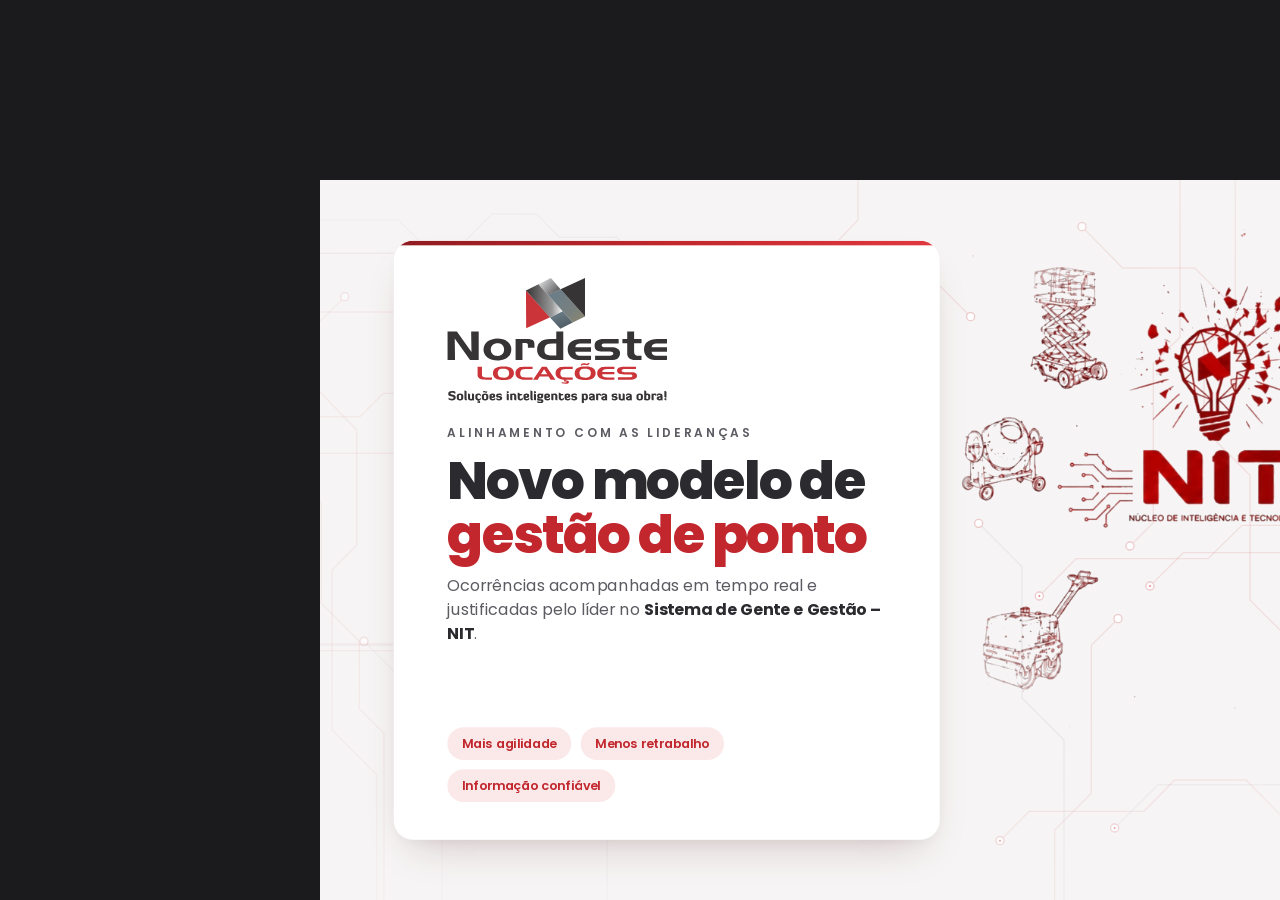
==== index.html @ 75534b96 "feat: apresentação do novo modelo de gestão de ponto (Gente e Gestão + NIT) 14 slides em HTML com tr" ====
<!doctype html>
<html lang="pt-BR">
<head>
<meta charset="utf-8">
<meta name="viewport" content="width=device-width, initial-scale=1">
<title>Novo Modelo de Gestão de Ponto</title>
<link rel="preconnect" href="https://fonts.googleapis.com">
<link rel="preconnect" href="https://fonts.gstatic.com" crossorigin>
<link href="https://fonts.googleapis.com/css2?family=Poppins:wght@300;400;500;600;700;800&display=swap" rel="stylesheet">
<style>
:root{
  --red:#C1272D; --red-2:#E0393F; --red-dark:#8E1B20; --red-soft:#FBE9EA;
  --ink:#2B2B2F; --grey:#5B5B62; --muted:#8C8C94; --line:#E7E2E2;
  --bg:#F6F4F4; --card:#FFFFFF;
  --ease:cubic-bezier(.2,.8,.2,1);
  --shadow:0 30px 60px -30px rgba(80,20,22,.25), 0 8px 24px -12px rgba(0,0,0,.08);
}
*{box-sizing:border-box;margin:0;padding:0}
html,body{height:100%;background:#1b1b1d;overflow:hidden;font-family:Poppins,"Segoe UI",system-ui,sans-serif;color:var(--ink)}
#viewport{position:fixed;inset:0;display:grid;place-items:center}
#stage{position:relative;width:1920px;height:1080px;background:var(--bg);overflow:hidden;transform-origin:center center;flex:none}

/* ---------- persistent background ---------- */
#circuit{position:absolute;inset:0;width:100%;height:100%;pointer-events:none}
#circuit .trace{fill:none;stroke:rgba(193,39,45,.10);stroke-width:2}
#circuit .trace.g{stroke:rgba(90,90,98,.08)}
#circuit .node{fill:#fff;stroke:rgba(193,39,45,.22);stroke-width:2}
#circuit .pulse{fill:none;stroke:var(--red);stroke-width:3;stroke-linecap:round;stroke-dasharray:.04 .96;opacity:.55;animation:pulse 7s linear infinite}
@keyframes pulse{from{stroke-dashoffset:1}to{stroke-dashoffset:0}}
.vignette{position:absolute;inset:0;pointer-events:none;background:radial-gradient(ellipse at 50% 45%,rgba(246,244,244,0) 40%,rgba(246,244,244,.85) 100%)}

/* ---------- chrome ---------- */
#header{position:absolute;top:0;left:0;right:0;height:120px;display:flex;align-items:center;justify-content:space-between;padding:0 110px;z-index:5;transition:opacity .6s,transform .6s var(--ease)}
#header.hide{opacity:0;transform:translateY(-30px)}
#chapter{display:flex;align-items:center;gap:18px;font-size:18px;font-weight:600;letter-spacing:.22em;color:var(--grey);text-transform:uppercase}
#chapter .num{color:#fff;background:var(--red);border-radius:999px;padding:6px 16px;letter-spacing:.1em}
#chapter .txt{transition:opacity .4s}
#footer{position:absolute;left:110px;right:110px;bottom:42px;display:flex;align-items:center;gap:36px;z-index:5;font-size:15px;letter-spacing:.2em;color:var(--muted);font-weight:500;transition:opacity .6s}
#footer.hide{opacity:0}
#footer b{color:var(--red);font-weight:600}
#progress{flex:1;display:flex;gap:10px}
#progress .seg{flex:1;height:5px;border-radius:9px;background:var(--line);overflow:hidden;position:relative}
#progress .seg i{position:absolute;inset:0;background:var(--red);transform:scaleX(0);transform-origin:left;transition:transform .8s var(--ease)}
#count{font-variant-numeric:tabular-nums;color:var(--ink);font-weight:600;letter-spacing:.1em}

/* ---------- slides & transitions ---------- */
.slide{position:absolute;inset:0;padding:150px 110px 120px;opacity:0;visibility:hidden;transform:translateX(90px) scale(.985);filter:blur(10px);
  transition:opacity .8s var(--ease),transform 1s var(--ease),filter .8s var(--ease),visibility 0s linear 1s;z-index:2}
.slide.past{transform:translateX(-90px) scale(.985)}
.slide.active{opacity:1;visibility:visible;transform:none;filter:none;transition:opacity .9s var(--ease) .15s,transform 1.1s var(--ease) .15s,filter .9s var(--ease) .15s,visibility 0s}

.a{opacity:0;transform:var(--from,translateY(40px));transition:opacity .8s var(--ease),transform 1s var(--ease);transition-delay:0s}
.slide.active .a{opacity:1;transform:none;transition-delay:calc(var(--d,0) * 1ms + 250ms)}
.up{--from:translateY(46px)} .dn{--from:translateY(-40px)} .lf{--from:translateX(-60px)} .rt{--from:translateX(60px)}
.sc{--from:scale(.82)} .fd{--from:none}
.draw path,.draw line,.draw circle.d{stroke-dasharray:1;stroke-dashoffset:1}
.slide.active .draw path,.slide.active .draw line,.slide.active .draw circle.d{stroke-dashoffset:0;transition:stroke-dashoffset 1.4s var(--ease);transition-delay:calc(var(--d,0) * 1ms + 250ms)}

/* ---------- type ---------- */
.kicker{display:inline-flex;align-items:center;gap:14px;font-size:20px;font-weight:600;letter-spacing:.24em;color:var(--red);text-transform:uppercase}
.kicker::before{content:"";width:46px;height:3px;background:var(--red);border-radius:3px}
h1.title{font-size:62px;line-height:1.1;font-weight:700;letter-spacing:-.02em;margin-top:16px;max-width:1700px}
h1.title em{font-style:normal;color:var(--red)}
.lead{font-size:27px;line-height:1.5;color:var(--grey);margin-top:22px;max-width:1150px;font-weight:400}
.lead b{color:var(--ink);font-weight:600}

/* ---------- components ---------- */
.card{background:var(--card);border-radius:30px;box-shadow:var(--shadow);border:1px solid rgba(0,0,0,.03);position:relative;overflow:hidden}
.card.top::before{content:"";position:absolute;left:0;right:0;top:0;height:7px;background:linear-gradient(90deg,var(--red-dark),var(--red),var(--red-2))}
.badge{display:inline-grid;place-items:center;width:58px;height:58px;border-radius:50%;background:var(--red-soft);color:var(--red);font-weight:700;font-size:24px;flex:none}
.pill{display:inline-flex;align-items:center;gap:10px;padding:10px 22px;border-radius:999px;font-size:19px;font-weight:600;background:var(--red-soft);color:var(--red)}
.pill.grey{background:#ECEAEA;color:var(--grey)}
.pill.solid{background:var(--red);color:#fff}
.ico{width:38px;height:38px;stroke:var(--red);fill:none;stroke-width:1.8;stroke-linecap:round;stroke-linejoin:round}
.bridge{position:absolute;right:110px;bottom:92px;display:flex;align-items:center;gap:16px;font-size:20px;color:var(--grey);font-weight:500}
.bridge b{color:var(--red);font-weight:600}
.bridge .arr{width:46px;height:46px;border-radius:50%;background:var(--red);display:grid;place-items:center;animation:nudge 1.8s ease-in-out infinite}
.bridge .arr svg{width:22px;height:22px;stroke:#fff;fill:none;stroke-width:2.6}
@keyframes nudge{0%,100%{transform:translateX(0)}50%{transform:translateX(7px)}}
.equip{position:absolute;pointer-events:none;animation:float 8s ease-in-out infinite}
@keyframes float{0%,100%{translate:0 0}50%{translate:0 -14px}}

/* ---------- logo ---------- */
.logo{display:flex;flex-direction:column;align-items:center;line-height:1}
.logo .wm{font-weight:700;color:#3C3C40;letter-spacing:-.01em}
.logo .sub{font-weight:600;color:var(--red);letter-spacing:.12em}
.logo-row{display:flex;align-items:center;gap:14px}

/* ---------- S1 cover ---------- */
#s1 .left{position:absolute;left:110px;top:90px;bottom:90px;width:820px;padding:56px 80px;display:flex;flex-direction:column}
#s1 .hero{position:absolute;right:20px;top:60px;width:960px;-webkit-mask-image:radial-gradient(ellipse 70% 70% at 50% 50%,#000 60%,transparent 100%);mask-image:radial-gradient(ellipse 70% 70% at 50% 50%,#000 60%,transparent 100%)}
#s1 h1{font-size:80px;line-height:1.02;font-weight:800;letter-spacing:-.03em;margin-top:18px}
#s1 h1 span{color:var(--red)}
#s1 .tag{font-size:18px;letter-spacing:.26em;color:var(--grey);font-weight:600;margin-top:30px}
#s1 .sub{font-size:24px;color:var(--grey);margin-top:18px;line-height:1.5}
#s1 .chips{display:flex;gap:14px;margin-top:auto;flex-wrap:wrap}
#s1 .date{position:absolute;right:110px;bottom:110px;display:flex;align-items:center;gap:22px;background:var(--red);color:#fff;border-radius:24px;padding:22px 34px}
#s1 .date small{display:block;font-size:15px;letter-spacing:.22em;opacity:.85}
#s1 .date strong{font-size:38px;font-weight:700}

/* ---------- S2 agenda ---------- */
#s2 .track{position:absolute;left:110px;right:110px;top:470px;height:360px}
#s2 .track svg{position:absolute;left:0;top:0;width:100%;height:100%;overflow:visible}
#s2 .stop{position:absolute;top:0;width:260px;text-align:center;display:flex;flex-direction:column;align-items:center}
#s2 .dot{width:92px;height:92px;border-radius:50%;background:#fff;border:3px solid var(--red);display:grid;place-items:center;font-size:28px;font-weight:700;color:var(--red);box-shadow:var(--shadow)}
#s2 .stop.key .dot{background:var(--red);color:#fff}
#s2 .stop h3{font-size:25px;margin-top:26px;font-weight:600}
#s2 .stop p{font-size:18px;color:var(--grey);margin-top:8px;line-height:1.45}

/* ---------- S3 context ---------- */
.grid3{display:grid;grid-template-columns:repeat(3,1fr);gap:36px;margin-top:64px}
.grid3 .card{padding:48px 44px 50px}
.grid3 h3{font-size:30px;font-weight:600;margin-top:28px}
.grid3 p{font-size:22px;line-height:1.55;color:var(--grey);margin-top:14px}
.callout{margin-top:44px;display:flex;align-items:center;gap:22px;font-size:25px;color:var(--ink);font-weight:500}
.callout::before{content:"";width:8px;height:60px;border-radius:6px;background:var(--red)}

/* ---------- flows ---------- */
.flow{position:relative;display:flex;justify-content:space-between;align-items:stretch;margin-top:60px;gap:0}
.step{width:290px;padding:34px 28px 32px;position:relative;z-index:2}
.step .n{font-size:16px;font-weight:700;letter-spacing:.2em;color:var(--muted)}
.step h4{font-size:24px;font-weight:600;margin-top:14px;line-height:1.25}
.step p{font-size:18px;color:var(--grey);margin-top:10px;line-height:1.5}
.step .ico{margin-bottom:8px}
.flowline{position:absolute;left:0;top:0;width:100%;height:100%;z-index:1;overflow:visible}
.stat-row{display:flex;gap:26px;margin-top:26px}
.stat{flex:1;padding:28px 34px;display:flex;align-items:center;gap:22px}
.stat strong{font-size:46px;font-weight:700;color:var(--red);letter-spacing:-.02em;white-space:nowrap}
.stat span{font-size:19px;color:var(--grey);line-height:1.4}

/* antes = dessaturado */
.old .step{background:#FBFAFA}
.old .step .ico{stroke:#9A9AA0}
.old .step.pain{background:#fff;border:2px solid var(--red)}
.old .step.pain .ico{stroke:var(--red)}

/* ---------- S5 cause/impact ---------- */
#s5 .ci{display:grid;grid-template-columns:1fr 200px 1fr;margin-top:44px;align-items:start}
#s5 .col h3{font-size:22px;letter-spacing:.22em;text-transform:uppercase;font-weight:700;color:var(--grey);margin-bottom:22px;display:flex;align-items:center;gap:14px}
#s5 .col.imp h3{color:var(--red)}
#s5 .item{padding:20px 30px;margin-bottom:18px;display:flex;gap:20px;align-items:center;height:108px}
#s5 .item h4{font-size:23px;font-weight:600}
#s5 .item p{font-size:18px;color:var(--grey);margin-top:4px;line-height:1.4}
#s5 .col.imp .item{border-left:6px solid var(--red)}
#s5 svg.links{width:200px;height:500px;margin-top:55px;overflow:visible}

/* ---------- S6 now ---------- */
#s6 .wrap{display:grid;grid-template-columns:1fr 600px;gap:60px;margin-top:34px}
.live{display:inline-flex;align-items:center;gap:12px;font-weight:600;font-size:19px;color:var(--red);letter-spacing:.14em}
.live i{width:14px;height:14px;border-radius:50%;background:var(--red);box-shadow:0 0 0 0 rgba(193,39,45,.5);animation:live 1.6s infinite}
@keyframes live{0%{box-shadow:0 0 0 0 rgba(193,39,45,.55)}100%{box-shadow:0 0 0 18px rgba(193,39,45,0)}}
.vflow{position:relative;margin-top:30px}
.vstep{display:flex;gap:26px;align-items:center;padding:18px 30px;margin-bottom:16px;position:relative;z-index:2}
.vstep h4{font-size:24px;font-weight:600}
.vstep p{font-size:18px;color:var(--grey);margin-top:3px}
.vstep .badge{width:60px;height:60px}
.vline{position:absolute;left:59px;top:40px;bottom:40px;width:3px;background:var(--line);z-index:1;overflow:hidden;border-radius:3px}
.vline i{position:absolute;left:0;width:3px;height:120px;background:linear-gradient(transparent,var(--red),transparent);animation:down 2.6s linear infinite}
@keyframes down{from{top:-120px}to{top:100%}}
.mail{padding:0;overflow:hidden}
.mail .bar{display:flex;align-items:center;gap:10px;padding:18px 26px;background:#F3F1F1;border-bottom:1px solid var(--line)}
.mail .bar i{width:13px;height:13px;border-radius:50%;background:#DAD5D5}
.mail .bar span{margin-left:12px;font-size:16px;color:var(--muted);letter-spacing:.06em}
.mail .body{padding:26px 36px 30px}
.mail .from{display:flex;gap:16px;align-items:center}
.mail .av{width:54px;height:54px;border-radius:50%;background:var(--red);display:grid;place-items:center;color:#fff;font-weight:700}
.mail .from b{display:block;font-size:20px}
.mail .from small{font-size:16px;color:var(--muted)}
.mail h5{font-size:24px;margin:20px 0 8px;font-weight:600}
.mail table{width:100%;border-collapse:collapse;font-size:20px}
.mail td{padding:11px 0;border-bottom:1px dashed var(--line)}
.mail td:first-child{color:var(--muted);width:42%}
.mail td:last-child{font-weight:600}
.mail .btn{margin-top:22px;background:var(--red);color:#fff;border-radius:16px;padding:20px;text-align:center;font-weight:700;letter-spacing:.12em;font-size:18px}
.notif{position:absolute;right:-24px;top:-30px;background:var(--ink);color:#fff;border-radius:18px;padding:14px 22px;font-size:17px;display:flex;gap:10px;align-items:center;box-shadow:var(--shadow);z-index:3}
.notif i{width:10px;height:10px;border-radius:50%;background:var(--red-2)}

/* ---------- S7 leader ---------- */
#s7 .opts{display:grid;grid-template-columns:1fr 1fr;gap:34px;margin-top:40px}
#s7 .opt{padding:46px 48px}
#s7 .opt h3{font-size:36px;font-weight:700;display:flex;align-items:center;gap:18px}
#s7 .opt p{font-size:22px;color:var(--grey);margin-top:16px;line-height:1.55}
#s7 .opt.ok h3{color:var(--red)}
#s7 .chips{display:flex;gap:14px;flex-wrap:wrap;margin-top:26px}
#s7 .steps4{display:grid;grid-template-columns:repeat(4,1fr);gap:26px;margin-top:44px}
#s7 .s4{padding:28px 30px;display:flex;gap:18px;align-items:center}
#s7 .s4 h4{font-size:21px;font-weight:600;line-height:1.3}

/* ---------- S8 compare ---------- */
#s8 .cmp{margin-top:46px;display:grid;grid-template-columns:330px 1fr 1fr;row-gap:14px;column-gap:24px}
#s8 .hd{font-size:22px;font-weight:700;letter-spacing:.22em;text-transform:uppercase;padding:0 30px 6px;display:flex;align-items:center;gap:14px}
#s8 .hd.before{color:var(--muted)}
#s8 .hd.after{color:var(--red)}
#s8 .lbl{font-size:21px;font-weight:600;display:flex;align-items:center;padding-left:6px;color:var(--ink)}
#s8 .c{padding:22px 30px;font-size:21px;line-height:1.4;border-radius:20px;display:flex;align-items:center;gap:16px;min-height:86px}
#s8 .c.b{background:#EFEDED;color:var(--grey)}
#s8 .c.n{background:#fff;box-shadow:var(--shadow);font-weight:500;border-left:6px solid var(--red)}
#s8 .c.b::before{content:"✕";color:#B0ABAB;font-weight:700}
#s8 .c.n::before{content:"✓";color:var(--red);font-weight:800}

/* ---------- S9 impact ---------- */
#s9 .kpis{display:grid;grid-template-columns:repeat(4,1fr);gap:30px;margin-top:56px}
#s9 .kpi{padding:40px 36px 34px;display:flex;flex-direction:column}
#s9 .kpi .v{font-size:76px;font-weight:800;color:var(--red);letter-spacing:-.03em;line-height:1}
#s9 .kpi .v small{font-size:34px;font-weight:700}
#s9 .kpi h4{font-size:23px;font-weight:600;margin-top:18px}
#s9 .kpi p{font-size:18px;color:var(--grey);margin:10px 0 18px;line-height:1.5}
#s9 .kpi .was{font-size:17px;color:var(--muted);margin-top:auto;padding-top:14px;border-top:1px dashed var(--line)}
#s9 .gains{display:flex;gap:22px;margin-top:40px}
#s9 .gain{flex:1;padding:26px 30px;display:flex;align-items:center;gap:18px;font-size:21px;font-weight:600}

/* ---------- S10 rules ---------- */
#s10 .wrap{display:grid;grid-template-columns:560px 1fr;gap:60px;margin-top:50px;align-items:start}
.ring{position:relative;width:480px;height:480px;display:grid;place-items:center}
.ring svg{position:absolute;inset:0;transform:rotate(-90deg)}
.ring .big{font-size:150px;font-weight:800;color:var(--red);letter-spacing:-.04em;line-height:1}
.ring .big small{font-size:70px}
.ring .cap{font-size:20px;letter-spacing:.2em;color:var(--grey);font-weight:600;text-align:center;margin-top:6px}
#s10 .rule{display:flex;gap:24px;padding:30px 36px;margin-bottom:22px;align-items:center}
#s10 .rule h4{font-size:25px;font-weight:600}
#s10 .rule p{font-size:19px;color:var(--grey);margin-top:6px;line-height:1.45}
#s10 .rule.alert{background:var(--red);color:#fff}
#s10 .rule.alert p{color:rgba(255,255,255,.85)}
#s10 .rule.alert .badge{background:rgba(255,255,255,.18);color:#fff}

/* ---------- S11 atestado ---------- */
#s11 .tl{position:relative;display:grid;grid-template-columns:repeat(4,1fr);gap:30px;margin-top:70px}
#s11 .tl .ln{position:absolute;left:6%;right:6%;top:46px;height:4px;background:var(--line);border-radius:4px;overflow:hidden}
#s11 .tl .ln i{position:absolute;inset:0;background:var(--red);transform:scaleX(0);transform-origin:left}
#s11.active .tl .ln i{transform:scaleX(1);transition:transform 2.4s var(--ease) .6s}
#s11 .ph{display:flex;flex-direction:column;align-items:center;text-align:center}
#s11 .ph .dot{width:96px;height:96px;border-radius:50%;background:#fff;border:3px solid var(--red);display:grid;place-items:center;box-shadow:var(--shadow);position:relative;z-index:2}
#s11 .ph.hot .dot{background:var(--red)}
#s11 .ph.hot .dot .ico{stroke:#fff}
#s11 .ph .when{margin-top:24px}
#s11 .ph h4{font-size:24px;font-weight:600;margin-top:16px;line-height:1.3}
#s11 .ph p{font-size:18px;color:var(--grey);margin-top:10px;line-height:1.5;max-width:330px}
#s11 .must{display:grid;grid-template-columns:repeat(3,1fr);gap:26px;margin-top:56px}
#s11 .must .card{padding:28px 32px;display:flex;gap:20px;align-items:center}
#s11 .must h5{font-size:21px;font-weight:600;line-height:1.35}

/* ---------- S12 veracity ---------- */
#s12 .quote{margin-top:46px;padding:60px 80px;background:var(--red);color:#fff;border-radius:34px;position:relative;overflow:hidden}
#s12 .quote::after{content:"”";position:absolute;right:50px;top:-70px;font-size:360px;opacity:.13;font-weight:800}
#s12 .quote p{font-size:52px;line-height:1.2;font-weight:700;letter-spacing:-.01em;max-width:1400px}
#s12 .quote small{display:block;margin-top:22px;font-size:20px;letter-spacing:.2em;opacity:.85}
#s12 .checks{display:grid;grid-template-columns:repeat(4,1fr);gap:26px;margin-top:40px}
#s12 .chk{padding:32px 30px}
#s12 .chk h4{font-size:23px;font-weight:600;margin-top:18px}
#s12 .chk p{font-size:18px;color:var(--grey);margin-top:8px;line-height:1.5}

/* ---------- S13 next ---------- */
#s13 .wrap{display:grid;grid-template-columns:1fr 560px;gap:60px;margin-top:46px}
#s13 .ms{display:flex;gap:28px;padding:26px 34px;margin-bottom:20px;align-items:center}
#s13 .ms .when{width:170px;flex:none;font-weight:700;color:var(--red);font-size:22px;line-height:1.2}
#s13 .ms h4{font-size:24px;font-weight:600}
#s13 .ms p{font-size:18px;color:var(--grey);margin-top:5px;line-height:1.45}
#s13 .ms.go{border:2px solid var(--red)}
#s13 .contact{padding:44px 44px}
#s13 .contact h3{font-size:22px;letter-spacing:.2em;color:var(--red);font-weight:700}
#s13 .contact .row{display:flex;gap:20px;align-items:center;margin-top:34px}
#s13 .contact .row b{display:block;font-size:26px}
#s13 .contact .row small{font-size:16px;color:var(--muted);letter-spacing:.14em}

/* ---------- S14 handoff ---------- */
#s14{display:flex;align-items:center;justify-content:center;text-align:center;flex-direction:column;padding-top:60px}
#s14 .nit{width:600px}
#s14 h2{font-size:64px;font-weight:700;letter-spacing:-.02em;margin-top:10px}
#s14 h2 em{font-style:normal;color:var(--red)}
#s14 p{font-size:26px;color:var(--grey);margin-top:16px}
#s14 .thanks{margin-top:36px;display:flex;gap:16px;justify-content:center}

/* ---------- notes & help ---------- */
#notes{position:fixed;left:50%;bottom:16px;transform:translateX(-50%) translateY(140%);width:min(1100px,92vw);background:rgba(25,25,28,.94);color:#eee;border-radius:16px;padding:18px 24px;font-size:16px;line-height:1.55;z-index:50;transition:transform .4s var(--ease);font-family:Poppins,system-ui,sans-serif}
#notes.on{transform:translateX(-50%) translateY(0)}
#notes b{color:#ff8a8e;letter-spacing:.12em;font-size:12px;display:block;margin-bottom:6px}
#hint{position:fixed;right:16px;top:14px;color:#aaa;font-size:12px;z-index:50;opacity:.0;transition:opacity .5s;font-family:system-ui}
body:hover #hint{opacity:.6}
@media (prefers-reduced-motion: reduce){*{animation:none!important;transition-duration:.01ms!important}}
</style>
</head>
<body>
<div id="hint">← → navegar · F tela cheia · N notas</div>
<div id="viewport"><div id="stage">

  <svg id="circuit" viewBox="0 0 1920 1080" preserveAspectRatio="none"></svg>
  <div class="vignette"></div>

  <header id="header">
    <img src="assets/logo-nordeste.svg" alt="Nordeste Locações" style="height:64px;width:auto;display:block">
    <div id="chapter"><span class="num">01</span><span class="txt">Contexto</span></div>
  </header>

  <!-- ================= 1 CAPA ================= -->
  <section class="slide" id="s1" data-chapter="0" data-label="Abertura"
    data-notes="Abertura. Hoje vamos alinhar o novo modelo de gestão de ponto. A partir de 23/11/2026, o ponto passa a ser acompanhado em tempo real dentro do Sistema de Gente e Gestão – NIT. Primeiro eu explico o porquê e as regras; depois o NIT faz o treinamento prático.">
    <img class="hero a fd" style="--d:200" src="assets/hero.png" alt="">
    <div class="left card top a lf" style="--d:0">
      <img class="a up" style="--d:300;width:330px;max-width:100%;display:block" src="assets/logo-nordeste-completo.svg" alt="Nordeste Locações – Soluções em engenharia para sua obra">
      <div class="tag a up" style="--d:450">ALINHAMENTO COM AS LIDERANÇAS</div>
      <h1 class="a up" style="--d:550">Novo modelo de <span>gestão de ponto</span></h1>
      <p class="sub a up" style="--d:700">Ocorrências acompanhadas em tempo real e justificadas pelo líder no <b style="color:var(--ink)">Sistema de Gente e Gestão – NIT</b>.</p>
      <div class="chips">
        <span class="pill a up" style="--d:900">Mais agilidade</span>
        <span class="pill a up" style="--d:1000">Menos retrabalho</span>
        <span class="pill a up" style="--d:1100">Informação confiável</span>
      </div>
    </div>
    <div class="date a rt" style="--d:1200">
      <svg class="ico" style="stroke:#fff;width:46px;height:46px" viewBox="0 0 24 24"><rect x="3" y="5" width="18" height="16" rx="3"/><path d="M3 10h18M8 3v4M16 3v4"/></svg>
      <div><small>VIGENTE A PARTIR DE</small><strong>23/11/2026</strong></div>
    </div>
  </section>

  <!-- ================= 2 ROTEIRO ================= -->
  <section class="slide" id="s2" data-chapter="0" data-label="Roteiro"
    data-notes="Este é o caminho de hoje: por que mudar, como era, o que muda, o impacto, as regras e os próximos passos. No final, eu passo a palavra ao NIT.">
    <span class="kicker a up">Roteiro de hoje</span>
    <h1 class="title a up" style="--d:100">Do <em>por quê</em> ao <em>como</em>: o caminho desta conversa</h1>
    <div class="track">
      <svg class="draw" viewBox="0 0 1700 360" preserveAspectRatio="none" style="--d:300">
        <path d="M130 46 H1570" pathLength="1" stroke="#C1272D" stroke-width="4" fill="none" stroke-linecap="round"/>
      </svg>
      <div class="stop a sc" style="left:0;--d:400"><div class="dot">01</div><h3>Contexto</h3><p>Por que estamos mudando</p></div>
      <div class="stop a sc" style="left:288px;--d:550"><div class="dot">02</div><h3>Como era</h3><p>O ciclo semanal por e-mail, suas causas e seu impacto</p></div>
      <div class="stop a sc key" style="left:576px;--d:700"><div class="dot">03</div><h3>O que muda</h3><p>Ponto em tempo real na plataforma</p></div>
      <div class="stop a sc" style="left:864px;--d:850"><div class="dot">04</div><h3>Impacto</h3><p>O que ganhamos com a mudança</p></div>
      <div class="stop a sc key" style="left:1152px;--d:1000"><div class="dot">05</div><h3>Regras</h3><p>Prazos, atestados e veracidade</p></div>
      <div class="stop a sc" style="left:1440px;--d:1150"><div class="dot">06</div><h3>Próximos passos</h3><p>Início e treinamento NIT</p></div>
    </div>
    <div class="bridge a fd" style="--d:1500"><span>Começamos pelo <b>contexto</b></span><span class="arr"><svg viewBox="0 0 24 24"><path d="M5 12h14M13 6l6 6-6 6"/></svg></span></div>
  </section>

  <!-- ================= 3 CONTEXTO ================= -->
  <section class="slide" id="s3" data-chapter="1" data-label="Contexto"
    data-notes="A empresa está em transição: jornadas mudando, incluindo a preparação para o fim da escala 6x1. Para acompanhar, as rotinas precisam ser mais ágeis. O ponto é um dos primeiros processos a evoluir.">
    <img class="equip a fd" src="assets/eq-betoneira.png" style="right:130px;top:150px;width:190px;opacity:.4;--d:600" alt="">
    <span class="kicker a up">01 · Contexto</span>
    <h1 class="title a up" style="--d:100">Estamos em um <em>momento de transição</em></h1>
    <p class="lead a up" style="--d:200">As rotinas internas precisam evoluir junto com a empresa, com mais agilidade e menos tarefas repetitivas.</p>
    <div class="grid3">
      <div class="card top a up" style="--d:350">
        <span class="badge">1</span>
        <h3>Mudanças na jornada</h3>
        <p>Transições na organização das jornadas, incluindo a preparação para o fim da escala 6x1.</p>
      </div>
      <div class="card top a up" style="--d:500">
        <span class="badge">2</span>
        <h3>Processos mais ágeis</h3>
        <p>Simplificar atividades operacionais e fazer a informação circular mais rápido entre líderes e Gente e Gestão.</p>
      </div>
      <div class="card top a up" style="--d:650">
        <span class="badge">3</span>
        <h3>Tempo bem aproveitado</h3>
        <p>Reduzir o trabalho manual para que líderes e Gente e Gestão dediquem tempo ao que realmente é gestão.</p>
      </div>
    </div>
    <div class="callout a lf" style="--d:850">A gestão de ponto é um dos primeiros processos a passar por essa otimização.</div>
    <div class="bridge a fd" style="--d:1100"><span>Mas antes: <b>como fazíamos até hoje?</b></span><span class="arr"><svg viewBox="0 0 24 24"><path d="M5 12h14M13 6l6 6-6 6"/></svg></span></div>
  </section>

  <!-- ================= 4 COMO ERA ================= -->
  <section class="slide old" id="s4" data-chapter="2" data-label="Como era"
    data-notes="Até agora, toda terça o Gente e Gestão montava um relatório por líder, cerca de 15 minutos cada, para aproximadamente 12 líderes: umas 3 horas só de montagem. O líder levava em média 48h para responder e depois ainda havia cerca de 2h por semana de conferência. Quando a resposta vinha divergente, era preciso reconferir.">
    <span class="kicker a up">02 · Como era</span>
    <h1 class="title a up" style="--d:100">Um ciclo <em>semanal, manual</em> e por e-mail</h1>
    <p class="lead a up" style="--d:200">Toda <b>terça-feira</b>, o relatório de ponto da semana anterior era enviado aos líderes e gestores para análise e justificativa.</p>
    <div class="flow" style="height:300px;margin-top:44px">
      <svg class="flowline draw" viewBox="0 0 1700 330" preserveAspectRatio="none" style="--d:500">
        <path d="M290 165 H1410" pathLength="1" stroke="#CFC9C9" stroke-width="3" stroke-dasharray="1" fill="none"/>
      </svg>
      <div class="step card a up" style="--d:350">
        <svg class="ico" viewBox="0 0 24 24"><rect x="3" y="5" width="18" height="16" rx="3"/><path d="M3 10h18M8 3v4M16 3v4"/></svg>
        <div class="n">SEGUNDA</div><h4>Semana fecha</h4><p>Ocorrências ficam paradas até o relatório sair.</p>
      </div>
      <div class="step card a up pain" style="--d:550">
        <svg class="ico" viewBox="0 0 24 24"><path d="M6 3h9l4 4v14H6z"/><path d="M9 12h7M9 16h7M9 8h3"/></svg>
        <div class="n">TERÇA</div><h4>G&amp;G monta 12 relatórios</h4><p>≈15 min por líder, um a um.</p>
      </div>
      <div class="step card a up" style="--d:750">
        <svg class="ico" viewBox="0 0 24 24"><rect x="3" y="5" width="18" height="14" rx="2"/><path d="m3 7 9 6 9-6"/></svg>
        <div class="n">TERÇA</div><h4>E-mail para cada líder</h4><p>Relatório da semana anterior.</p>
      </div>
      <div class="step card a up pain" style="--d:950">
        <svg class="ico" viewBox="0 0 24 24"><circle cx="12" cy="12" r="9"/><path d="M12 7v5l3 2"/></svg>
        <div class="n">ATÉ ~48H</div><h4>Líder analisa e responde</h4><p>Justificativas voltam por e-mail, sem padrão.</p>
      </div>
      <div class="step card a up pain" style="--d:1150">
        <svg class="ico" viewBox="0 0 24 24"><path d="M4 12a8 8 0 0 1 14-5.3M20 12a8 8 0 0 1-14 5.3"/><path d="M18 3v4h-4M6 21v-4h4"/></svg>
        <div class="n">≈2H/SEMANA</div><h4>G&amp;G confere</h4><p>Divergências levam a uma nova conferência.</p>
      </div>
    </div>
    <div class="a up" style="--d:1700;display:flex;justify-content:flex-end;margin-top:18px"><span class="pill solid">↺ Informação divergente = reconferência = retrabalho</span></div>
    <div class="stat-row">
      <div class="stat card a up" style="--d:1300"><strong>12</strong><span>líderes recebendo<br>e-mail toda terça</span></div>
      <div class="stat card a up" style="--d:1400"><strong>~3h</strong><span>de montagem de<br>relatórios por semana</span></div>
      <div class="stat card a up" style="--d:1500"><strong>~48h</strong><span>de espera pelo<br>retorno dos líderes</span></div>
      <div class="stat card a up" style="--d:1600"><strong>~2h</strong><span>de conferência<br>semanal pelo G&amp;G</span></div>
    </div>
  </section>

  <!-- ================= 5 CAUSA x IMPACTO ================= -->
  <section class="slide" id="s5" data-chapter="2" data-label="Causa e impacto"
    data-notes="O problema não era o empenho das pessoas, era o modelo. Cada causa gerava um efeito: informação atrasada gerava retorno lento, e-mail sem padrão gerava divergência, e a conferência manual gerava retrabalho e pendências acumuladas no fechamento.">
    <span class="kicker a up">02 · Causa e impacto</span>
    <h1 class="title a up" style="--d:100">O problema não eram as pessoas, <em>era o modelo</em></h1>
    <div class="ci">
      <div class="col">
        <h3 class="a up" style="--d:250">Causa</h3>
        <div class="item card a lf" style="--d:350"><span class="badge">1</span><div><h4>Relatório semanal e manual</h4><p>Montado um a um, toda terça.</p></div></div>
        <div class="item card a lf" style="--d:500"><span class="badge">2</span><div><h4>Informação chega atrasada</h4><p>A ocorrência só era vista na semana seguinte.</p></div></div>
        <div class="item card a lf" style="--d:650"><span class="badge">3</span><div><h4>Resposta por e-mail, sem padrão</h4><p>Cada líder justificava de um jeito.</p></div></div>
        <div class="item card a lf" style="--d:800"><span class="badge">4</span><div><h4>Conferência 100% manual</h4><p>Tudo dependia de checagem humana.</p></div></div>
      </div>
      <svg class="links draw" viewBox="0 0 200 620" style="--d:1000">
        <path d="M10 59 C100 59 100 59 190 59" pathLength="1" stroke="#C1272D" stroke-width="3" fill="none"/>
        <path d="M10 197 C100 197 100 197 190 197" pathLength="1" stroke="#C1272D" stroke-width="3" fill="none"/>
        <path d="M10 335 C100 335 100 335 190 335" pathLength="1" stroke="#C1272D" stroke-width="3" fill="none"/>
        <path d="M10 473 C100 473 100 473 190 473" pathLength="1" stroke="#C1272D" stroke-width="3" fill="none"/>
      </svg>
      <div class="col imp">
        <h3 class="a up" style="--d:250">Impacto</h3>
        <div class="item card a rt" style="--d:1150"><div><h4>Tempo do G&amp;G em tarefa repetitiva</h4><p>~3h por semana só montando relatórios.</p></div></div>
        <div class="item card a rt" style="--d:1300"><div><h4>Tratativa lenta</h4><p>Até ~10 dias entre a ocorrência e a justificativa.</p></div></div>
        <div class="item card a rt" style="--d:1450"><div><h4>Informações divergentes</h4><p>Justificativas incompletas ou inconsistentes.</p></div></div>
        <div class="item card a rt" style="--d:1600"><div><h4>Retrabalho e acúmulo</h4><p>Reconferência e pendências no fechamento.</p></div></div>
      </div>
    </div>
    <div class="bridge a fd" style="--d:1900"><span>Para atacar a <b>causa</b>, mudamos o modelo</span><span class="arr"><svg viewBox="0 0 24 24"><path d="M5 12h14M13 6l6 6-6 6"/></svg></span></div>
  </section>

  <!-- ================= 6 O QUE MUDA ================= -->
  <section class="slide" id="s6" data-chapter="3" data-label="O que muda"
    data-notes="A partir de 23/11/2026, acaba o e-mail de terça. A plataforma acompanha em tempo real as batidas de todos os colaboradores de todos os CNPJs. Ao detectar atraso, falta ou inconsistência, ela mesma envia um e-mail ao líder informando o colaborador, o dia e a ocorrência. O líder entra na plataforma e justifica.">
    <img class="equip a fd" src="assets/eq-gerador.png" style="right:700px;bottom:110px;width:220px;opacity:.18;--d:1400" alt="">
    <span class="kicker a up">03 · O que muda · a partir de 23/11/2026</span>
    <h1 class="title a up" style="--d:100">O ponto passa a ser acompanhado <em>em tempo real</em></h1>
    <div class="wrap">
      <div>
        <div class="live a up" style="--d:250"><i></i>SISTEMA DE GENTE E GESTÃO – NIT</div>
        <div class="vflow">
          <div class="vline"><i></i></div>
          <div class="vstep card a lf" style="--d:350"><span class="badge"><svg class="ico" viewBox="0 0 24 24"><circle cx="12" cy="12" r="9"/><path d="M12 7v5l3 2"/></svg></span><div><h4>Colaborador bate o ponto</h4><p>Todos os colaboradores, de todos os CNPJs.</p></div></div>
          <div class="vstep card a lf" style="--d:500"><span class="badge"><svg class="ico" viewBox="0 0 24 24"><path d="M3 12h4l3-8 4 16 3-8h4"/></svg></span><div><h4>Plataforma monitora em tempo real</h4><p>Identifica atraso, falta ou inconsistência na hora.</p></div></div>
          <div class="vstep card a lf" style="--d:650"><span class="badge"><svg class="ico" viewBox="0 0 24 24"><rect x="3" y="5" width="18" height="14" rx="2"/><path d="m3 7 9 6 9-6"/></svg></span><div><h4>E-mail automático ao líder</h4><p>Informa o colaborador, o dia e a ocorrência.</p></div></div>
          <div class="vstep card a lf" style="--d:800;border:2px solid var(--red)"><span class="badge" style="background:var(--red)"><svg class="ico" style="stroke:#fff" viewBox="0 0 24 24"><path d="M4 20h4L19 9l-4-4L4 16z"/></svg></span><div><h4>Líder justifica na plataforma</h4><p>Em até 48h. O G&amp;G valida.</p></div></div>
        </div>
      </div>
      <div style="position:relative;margin-top:60px">
        <div class="notif a dn" style="--d:1300"><i></i>Nova ocorrência de ponto</div>
        <div class="card mail a rt" style="--d:950">
          <div class="bar"><i></i><i></i><i></i><span>Caixa de entrada · Líder</span></div>
          <div class="body">
            <div class="from"><span class="av">GG</span><div><b>Sistema de Gente e Gestão</b><small>envio automático</small></div></div>
            <h5>Ocorrência de ponto identificada</h5>
            <table>
              <tr><td>Colaborador</td><td>Nome do colaborador</td></tr>
              <tr><td>Dia</td><td>23/11/2026</td></tr>
              <tr><td>Ocorrência</td><td style="color:var(--red)">Atraso na batida de entrada</td></tr>
              <tr><td>Prazo</td><td>Justificar em até 48h</td></tr>
            </table>
            <div class="btn">JUSTIFICAR NA PLATAFORMA</div>
          </div>
        </div>
      </div>
    </div>
  </section>

  <!-- ================= 7 PAPEL DO LIDER ================= -->
  <section class="slide" id="s7" data-chapter="3" data-label="O papel do líder"
    data-notes="Quando o e-mail chega, o líder não responde o e-mail: ele entra na plataforma e diz se o aviso é procedente ou improcedente e qual foi o motivo. O passo a passo das telas o NIT mostra no treinamento.">
    <span class="kicker a up">03 · O papel do líder</span>
    <h1 class="title a up" style="--d:100">Recebeu o aviso? <em>Analise e justifique na plataforma.</em></h1>
    <div class="steps4">
      <div class="s4 card a up" style="--d:250"><span class="badge">1</span><h4>Recebe o e-mail automático</h4></div>
      <div class="s4 card a up" style="--d:380"><span class="badge">2</span><h4>Acessa a plataforma</h4></div>
      <div class="s4 card a up" style="--d:510"><span class="badge">3</span><h4>Confere o que aconteceu</h4></div>
      <div class="s4 card a up" style="--d:640"><span class="badge" style="background:var(--red);color:#fff">4</span><h4>Registra a justificativa</h4></div>
    </div>
    <div class="opts">
      <div class="opt card top ok a up" style="--d:800">
        <h3><svg class="ico" style="width:44px;height:44px" viewBox="0 0 24 24"><circle cx="12" cy="12" r="9"/><path d="m8 12 3 3 5-6"/></svg>Procedente</h3>
        <p>A ocorrência aconteceu de fato. O líder informa o motivo:</p>
        <div class="chips"><span class="pill">Esquecimento de batida</span><span class="pill">Atraso</span><span class="pill">Falta</span><span class="pill">Atestado</span></div>
      </div>
      <div class="opt card top a up" style="--d:950">
        <h3><svg class="ico" style="width:44px;height:44px;stroke:var(--grey)" viewBox="0 0 24 24"><circle cx="12" cy="12" r="9"/><path d="m9 9 6 6M15 9l-6 6"/></svg>Improcedente</h3>
        <p>O aviso não corresponde à realidade. O líder explica o que de fato aconteceu para o G&amp;G tratar.</p>
        <div class="chips"><span class="pill grey">Detalhes de cada tela: treinamento NIT</span></div>
      </div>
    </div>
    <div class="bridge a fd" style="--d:1200"><span>Lado a lado: <b>antes x agora</b></span><span class="arr"><svg viewBox="0 0 24 24"><path d="M5 12h14M13 6l6 6-6 6"/></svg></span></div>
  </section>

  <!-- ================= 8 ANTES x AGORA ================= -->
  <section class="slide" id="s8" data-chapter="3" data-label="Antes x agora"
    data-notes="Resumo da mudança, linha a linha. Observem que cada linha da coluna da direita resolve uma das causas que vimos no slide de causa e impacto.">
    <span class="kicker a up">03 · Antes x agora</span>
    <h1 class="title a up" style="--d:100">Cada mudança responde a <em>uma causa</em></h1>
    <div class="cmp">
      <div></div>
      <div class="hd before a up" style="--d:200">Antes</div>
      <div class="hd after a up" style="--d:250"><span class="live"><i></i></span>Agora</div>

      <div class="lbl a lf" style="--d:300">Origem da informação</div>
      <div class="c b a up" style="--d:330">Relatório semanal, montado manualmente</div>
      <div class="c n a rt" style="--d:900">Plataforma em tempo real, todos os CNPJs</div>

      <div class="lbl a lf" style="--d:380">Comunicação</div>
      <div class="c b a up" style="--d:410">E-mail toda terça para ~12 líderes</div>
      <div class="c n a rt" style="--d:1000">E-mail automático a cada ocorrência</div>

      <div class="lbl a lf" style="--d:460">Quando o líder fica sabendo</div>
      <div class="c b a up" style="--d:490">Na semana seguinte</div>
      <div class="c n a rt" style="--d:1100">Logo após a ocorrência</div>

      <div class="lbl a lf" style="--d:540">Justificativa</div>
      <div class="c b a up" style="--d:570">Resposta por e-mail, sem padrão</div>
      <div class="c n a rt" style="--d:1200">Registro direto na plataforma, em até 48h</div>

      <div class="lbl a lf" style="--d:620">Conferência do G&amp;G</div>
      <div class="c b a up" style="--d:650">Reconferência de divergências</div>
      <div class="c n a rt" style="--d:1300">Validação de informação já estruturada</div>
    </div>
    <div class="bridge a fd" style="--d:1600"><span>E o que isso <b>gera na prática?</b></span><span class="arr"><svg viewBox="0 0 24 24"><path d="M5 12h14M13 6l6 6-6 6"/></svg></span></div>
  </section>

  <!-- ================= 9 IMPACTO ================= -->
  <section class="slide" id="s9" data-chapter="4" data-label="Impacto"
    data-notes="Impacto. Saem as cerca de 3h semanais de montagem de relatórios, mais de 150 horas por ano. O ciclo de tratativa, que no pior caso chegava a uns 10 dias, cai para no máximo 48h. Zero e-mails manuais às terças. E a informação passa a ser tratada enquanto ainda está fresca, o que reduz divergências e retrabalho.">
    <img class="equip a fd" src="assets/eq-plataforma.png" style="left:120px;bottom:70px;width:190px;opacity:.3;--d:1500" alt="">
    <span class="kicker a up">04 · Impacto</span>
    <h1 class="title a up" style="--d:100">Menos tempo com relatório. <em>Mais tempo para gerir.</em></h1>
    <div class="kpis">
      <div class="kpi card top a up" style="--d:300">
        <div class="v"><span class="count" data-to="3">0</span><small>h/sem</small></div>
        <h4>de montagem eliminadas</h4><p>12 relatórios × 15 min deixam de existir.</p>
        <div class="was">≈ <span class="count" data-to="156">0</span> horas por ano liberadas</div>
      </div>
      <div class="kpi card top a up" style="--d:450">
        <div class="v"><span class="count" data-to="48">0</span><small>h</small></div>
        <h4>ciclo máximo de tratativa</h4><p>Da ocorrência à justificativa registrada.</p>
        <div class="was">Antes: até ~10 dias no pior caso</div>
      </div>
      <div class="kpi card top a up" style="--d:600">
        <div class="v"><span class="count" data-to="0">0</span><small> e-mails</small></div>
        <h4>manuais às terças</h4><p>O aviso sai sozinho, por ocorrência.</p>
        <div class="was">Antes: ~12 e-mails por semana</div>
      </div>
      <div class="kpi card top a up" style="--d:750">
        <div class="v"><span class="count" data-to="100">0</span><small>%</small></div>
        <h4>dos CNPJs monitorados</h4><p>Todos os colaboradores, em tempo real.</p>
        <div class="was">Antes: visão semanal e fragmentada</div>
      </div>
    </div>
    <div class="gains">
      <div class="gain card a up" style="--d:1000"><span class="badge"><svg class="ico" viewBox="0 0 24 24"><path d="m5 12 4 4 10-10"/></svg></span>Informação mais confiável</div>
      <div class="gain card a up" style="--d:1100"><span class="badge"><svg class="ico" viewBox="0 0 24 24"><path d="M4 12a8 8 0 0 1 14-5.3M18 3v4h-4"/></svg></span>Menos retrabalho para o G&amp;G</div>
      <div class="gain card a up" style="--d:1200"><span class="badge"><svg class="ico" viewBox="0 0 24 24"><path d="M3 20h18M6 16V9M11 16V5M16 16v-4"/></svg></span>Fechamento sem acúmulo</div>
    </div>
    <div class="bridge a fd" style="--d:1500"><span>Para funcionar, precisamos de <b>regras claras</b></span><span class="arr"><svg viewBox="0 0 24 24"><path d="M5 12h14M13 6l6 6-6 6"/></svg></span></div>
  </section>

  <!-- ================= 10 REGRAS ================= -->
  <section class="slide" id="s10" data-chapter="5" data-label="Regras"
    data-notes="Regra principal: toda ocorrência precisa ser justificada na plataforma em até 48 horas após o aviso. A justificativa é responsabilidade do líder. A não justificativa no prazo está sujeita a penalidades.">
    <span class="kicker a up">05 · Regras</span>
    <h1 class="title a up" style="--d:100">O prazo continua o mesmo. <em>O canal é que muda.</em></h1>
    <div class="wrap">
      <div class="ring a sc" style="--d:250">
        <svg viewBox="0 0 500 500" class="draw" style="--d:500">
          <circle cx="250" cy="250" r="225" stroke="#EDE7E7" stroke-width="22" fill="none"/>
          <circle class="d" cx="250" cy="250" r="225" pathLength="1" stroke="#C1272D" stroke-width="22" stroke-linecap="round" fill="none"/>
        </svg>
        <div style="text-align:center"><div class="big"><span class="count" data-to="48">0</span><small>h</small></div><div class="cap">PRAZO PARA<br>JUSTIFICAR</div></div>
      </div>
      <div>
        <div class="rule card a rt" style="--d:500"><span class="badge">1</span><div><h4>Toda ocorrência é justificada em até 48h</h4><p>Contadas a partir do e-mail automático: atraso, falta, esquecimento ou qualquer inconsistência.</p></div></div>
        <div class="rule card a rt" style="--d:650"><span class="badge">2</span><div><h4>Somente pela plataforma</h4><p>Justificativas por e-mail, WhatsApp ou verbalmente deixam de ser aceitas.</p></div></div>
        <div class="rule card a rt" style="--d:800"><span class="badge">3</span><div><h4>Responsabilidade do líder</h4><p>Quem recebe o aviso é quem analisa, classifica e justifica.</p></div></div>
        <div class="rule card alert a rt" style="--d:950"><span class="badge">!</span><div><h4>Não justificar gera penalidade</h4><p>A ausência de justificativa no prazo está sujeita a penalidades.</p></div></div>
      </div>
    </div>
  </section>

  <!-- ================= 11 ATESTADOS ================= -->
  <section class="slide" id="s11" data-chapter="5" data-label="Atestados"
    data-notes="Atenção especial aos atestados. O líder justifica em até 48h na plataforma e anexa o atestado. O original físico também precisa ser entregue ao Gente e Gestão em até 48h. Com isso, nós validamos e lançamos no RH ID.">
    <span class="kicker a up">05 · Regras · Atestados</span>
    <h1 class="title a up" style="--d:100">Atestado: <em>justificar, anexar e entregar</em> em até 48h</h1>
    <div class="tl">
      <div class="ln"><i></i></div>
      <div class="ph a up" style="--d:400"><div class="dot"><svg class="ico" viewBox="0 0 24 24"><path d="M12 3v18M3 12h18"/></svg></div><span class="pill grey when">Dia da ausência</span><h4>Colaborador apresenta o atestado</h4><p>A plataforma registra a ocorrência e avisa o líder.</p></div>
      <div class="ph hot a up" style="--d:800"><div class="dot"><svg class="ico" viewBox="0 0 24 24"><path d="M21 12.5 12.5 21a5 5 0 0 1-7-7l9-9a3.5 3.5 0 0 1 5 5l-9 9a2 2 0 0 1-3-3l8-8"/></svg></div><span class="pill solid when">Até 48h</span><h4>Líder justifica e anexa o atestado</h4><p>Registro na plataforma com o arquivo do atestado.</p></div>
      <div class="ph hot a up" style="--d:1200"><div class="dot"><svg class="ico" viewBox="0 0 24 24"><path d="M6 3h9l4 4v14H6z"/><path d="M9 13l2 2 4-4"/></svg></div><span class="pill solid when">Até 48h</span><h4>Original físico entregue ao G&amp;G</h4><p>O documento em papel continua obrigatório.</p></div>
      <div class="ph a up" style="--d:1600"><div class="dot"><svg class="ico" viewBox="0 0 24 24"><path d="m5 12 4 4 10-10"/></svg></div><span class="pill grey when">Gente e Gestão</span><h4>Validação e lançamento no RH ID</h4><p>Gerenciamento e justificativa no sistema do RH.</p></div>
    </div>
    <div class="must">
      <div class="card a up" style="--d:1900"><span class="badge">1</span><h5>Sem anexo, a justificativa de atestado fica incompleta</h5></div>
      <div class="card a up" style="--d:2000"><span class="badge">2</span><h5>Oriente sua equipe: o prazo de 48h vale para o colaborador também</h5></div>
      <div class="card a up" style="--d:2100"><span class="badge">3</span><h5>O original físico precisa corresponder ao arquivo anexado</h5></div>
    </div>
  </section>

  <!-- ================= 12 VERACIDADE ================= -->
  <section class="slide" id="s12" data-chapter="5" data-label="Veracidade"
    data-notes="Agilidade só vale se a informação for verdadeira. Quando o líder valida, ele está dando uma informação oficial para o RH. Por isso: conferir antes de validar.">
    <span class="kicker a up">05 · Regras · Veracidade</span>
    <h1 class="title a up" style="--d:100">Agilidade só funciona com <em>informação verdadeira</em></h1>
    <div class="quote a sc" style="--d:300">
      <p>O líder é responsável pela veracidade da informação que valida.</p>
      <small>GENTE E GESTÃO · NORDESTE LOCAÇÕES</small>
    </div>
    <div class="checks">
      <div class="chk card top a up" style="--d:600"><span class="badge"><svg class="ico" viewBox="0 0 24 24"><circle cx="11" cy="11" r="7"/><path d="m20 20-4-4"/></svg></span><h4>Confira</h4><p>Verifique o que de fato aconteceu antes de justificar.</p></div>
      <div class="chk card top a up" style="--d:750"><span class="badge"><svg class="ico" viewBox="0 0 24 24"><path d="m5 12 4 4 10-10"/></svg></span><h4>Valide</h4><p>A justificativa deve corresponder à realidade.</p></div>
      <div class="chk card top a up" style="--d:900"><span class="badge"><svg class="ico" viewBox="0 0 24 24"><path d="M4 6h16M4 12h16M4 18h10"/></svg></span><h4>Seja claro</h4><p>Evite descrições genéricas ou incompletas.</p></div>
      <div class="chk card top a up" style="--d:1050"><span class="badge"><svg class="ico" viewBox="0 0 24 24"><circle cx="12" cy="12" r="9"/><path d="M12 7v5l3 2"/></svg></span><h4>Em dia</h4><p>Trate as ocorrências sem deixar acumular.</p></div>
    </div>
    <div class="bridge a fd" style="--d:1300"><span>Agora, os <b>próximos passos</b></span><span class="arr"><svg viewBox="0 0 24 24"><path d="M5 12h14M13 6l6 6-6 6"/></svg></span></div>
  </section>

  <!-- ================= 13 PROXIMOS PASSOS ================= -->
  <section class="slide" id="s13" data-chapter="6" data-label="Próximos passos"
    data-notes="Recapitulando: hoje o alinhamento; em seguida, o treinamento do NIT; a partir de 23/11/2026, o novo modelo está valendo e os e-mails de terça acabam. Dúvidas sobre regras e prazos: Gente e Gestão, pelo WhatsApp ou pelo e-mail dp@nordesteloc.com.br.">
    <span class="kicker a up">06 · Próximos passos</span>
    <h1 class="title a up" style="--d:100">Uma mudança que <em>depende de todos</em></h1>
    <div class="wrap">
      <div>
        <div class="ms card a lf" style="--d:300"><div class="when">Hoje</div><div><h4>Alinhamento com as lideranças</h4><p>Novo modelo, regras e responsabilidades.</p></div></div>
        <div class="ms card a lf" style="--d:450"><div class="when">Em seguida</div><div><h4>Treinamento prático com o NIT</h4><p>Acesso, telas e como registrar as justificativas.</p></div></div>
        <div class="ms card go a lf" style="--d:600"><div class="when">23/11/2026</div><div><h4>Novo modelo em vigor</h4><p>Fim dos e-mails de terça. Ocorrências tratadas na plataforma.</p></div></div>
        <div class="ms card a lf" style="--d:750"><div class="when">Todo dia</div><div><h4>Justificar em até 48h</h4><p>Com veracidade e, nos atestados, com anexo e original.</p></div></div>
      </div>
      <div class="contact card top a rt" style="--d:900">
        <h3>DÚVIDAS · GENTE E GESTÃO</h3>
        <div class="row"><span class="badge"><svg class="ico" viewBox="0 0 24 24"><path d="M20 12a8 8 0 0 1-11.8 7L4 20l1.1-4A8 8 0 1 1 20 12z"/></svg></span><div><small>WHATSAPP</small><b>(85) 9 9131-9666</b></div></div>
        <div class="row"><span class="badge"><svg class="ico" viewBox="0 0 24 24"><rect x="3" y="5" width="18" height="14" rx="2"/><path d="m3 7 9 6 9-6"/></svg></span><div><small>E-MAIL</small><b>dp@nordesteloc.com.br</b></div></div>
        <div class="row"><span class="badge"><svg class="ico" viewBox="0 0 24 24"><path d="M9 18h6M10 21h4M12 3a6 6 0 0 0-4 10.5c.7.7 1 1.5 1 2.5h6c0-1 .3-1.8 1-2.5A6 6 0 0 0 12 3z"/></svg></span><div><small>USO DA PLATAFORMA</small><b>NIT · Treinamento</b></div></div>
      </div>
    </div>
  </section>

  <!-- ================= 14 PASSAGEM NIT ================= -->
  <section class="slide" id="s14" data-chapter="6" data-label="Treinamento NIT"
    data-notes="Obrigada! Agora passo a palavra para o NIT, que vai mostrar a plataforma na prática.">
    <img class="equip a fd" src="assets/eq-tesoura.png" style="left:150px;top:220px;width:200px;opacity:.35;--d:700" alt="">
    <img class="equip a fd" src="assets/eq-rolo.png" style="left:230px;bottom:150px;width:250px;opacity:.3;--d:850;animation-delay:-3s" alt="">
    <img class="equip a fd" src="assets/eq-gerador.png" style="right:150px;top:200px;width:270px;opacity:.3;--d:1000;animation-delay:-5s" alt="">
    <img class="equip a fd" src="assets/eq-plataforma.png" style="right:200px;bottom:130px;width:260px;opacity:.3;--d:1150;animation-delay:-2s" alt="">
    <img class="nit a sc" style="--d:200" src="assets/nit.png" alt="NIT – Núcleo de Inteligência e Tecnologia">
    <h2 class="a up" style="--d:500">Agora, a plataforma <em>na prática</em></h2>
    <p class="a up" style="--d:650">Treinamento conduzido pelo NIT: acesso, telas e registro das justificativas.</p>
    <div class="thanks a up" style="--d:800"><span class="pill solid">Obrigado(a)!</span><span class="pill">Vigente a partir de 23/11/2026</span></div>
  </section>

  <footer id="footer">
    <span>NORDESTE LOCAÇÕES &nbsp;|&nbsp; <b>GENTE E GESTÃO</b> + NIT</span>
    <div id="progress"></div>
    <span id="count">01 / 14</span>
  </footer>
</div></div>
<div id="notes"><b>NOTAS DO APRESENTADOR</b><span></span></div>

<script>
(() => {
  const stage = document.getElementById('stage');
  const slides = [...document.querySelectorAll('.slide')];
  const chapters = ['Abertura','Contexto','Como era','O que muda','Impacto','Regras','Próximos passos'];
  const header = document.getElementById('header'), footer = document.getElementById('footer');
  const chNum = document.querySelector('#chapter .num'), chTxt = document.querySelector('#chapter .txt');
  const prog = document.getElementById('progress'), count = document.getElementById('count');
  const notes = document.getElementById('notes'), notesTxt = notes.querySelector('span');
  let cur = -1;

  // scale stage to viewport
  const fit = () => { const s = Math.min(innerWidth/1920, innerHeight/1080); stage.style.transform = `scale(${s})`; };
  addEventListener('resize', fit); fit();

  // progress segments = chapters 1..6
  for (let i=1;i<=6;i++){ const d=document.createElement('div'); d.className='seg'; d.innerHTML='<i></i>'; prog.appendChild(d); }

  // circuit background (deterministic)
  (function circuit(){
    const svg = document.getElementById('circuit'); let seed = 7;
    const rnd = () => (seed = (seed*16807)%2147483647, (seed-1)/2147483646);
    let html = '';
    const lines = [];
    const edges = [[0,1],[1,0],[0,-1],[-1,0]];
    for (let i=0;i<34;i++){
      const side = i%4; let x,y,dx,dy;
      if (side===0){x=0;y=60+rnd()*960;dx=1;dy=0}
      if (side===1){x=1920;y=60+rnd()*960;dx=-1;dy=0}
      if (side===2){x=80+rnd()*1760;y=0;dx=0;dy=1}
      if (side===3){x=80+rnd()*1760;y=1080;dx=0;dy=-1}
      let d = `M${x|0} ${y|0}`; const segs = 2+ (rnd()*3|0);
      for (let s=0;s<segs;s++){
        const L = 60+rnd()*200; x+=dx*L; y+=dy*L; d+=` L${x|0} ${y|0}`;
        const diag = 30+rnd()*40;
        if (dx){ const sy = rnd()<.5?-1:1; x+=dx*diag; y+=sy*diag; } else { const sx = rnd()<.5?-1:1; x+=sx*diag; y+=dy*diag; }
        d+=` L${x|0} ${y|0}`;
      }
      const g = i%3===0 ? ' g':'';
      html += `<path class="trace${g}" d="${d}"/><circle class="node" cx="${x|0}" cy="${y|0}" r="6"/>`;
      if (i%4===1) lines.push(d);
    }
    lines.forEach((d,k)=> html += `<path class="pulse" pathLength="1" d="${d}" style="animation-delay:${-k*1.3}s;animation-duration:${6+k%3*2}s"/>`);
    svg.innerHTML = html;
  })();

  function countUp(slide){
    slide.querySelectorAll('.count').forEach(el => {
      const to = +el.dataset.to; const t0 = performance.now() + 500; const dur = 1600;
      el.textContent = '0';
      const tick = now => { const p = Math.min(1, Math.max(0,(now-t0)/dur)); const e = 1-Math.pow(1-p,3);
        el.textContent = Math.round(to*e).toLocaleString('pt-BR'); if (p<1 && slide.classList.contains('active')) requestAnimationFrame(tick); };
      requestAnimationFrame(tick);
    });
  }

  function go(n){
    n = Math.max(0, Math.min(slides.length-1, n)); if (n===cur) return;
    slides.forEach((s,i)=>{ s.classList.toggle('active', i===n); s.classList.toggle('past', i<n); });
    cur = n; const s = slides[n]; const ch = +s.dataset.chapter;
    header.classList.toggle('hide', n===0); footer.classList.toggle('hide', n===0);
    chNum.textContent = String(ch).padStart(2,'0'); chNum.style.display = ch ? '' : 'none'; chTxt.textContent = s.dataset.label;
    [...prog.children].forEach((seg,i)=>{
      const idx = i+1; const inCh = slides.filter(x=>+x.dataset.chapter===idx); const pos = inCh.indexOf(s);
      seg.firstChild.style.transform = `scaleX(${idx<ch?1: idx===ch ? (pos+1)/inCh.length : 0})`;
    });
    count.textContent = `${String(n+1).padStart(2,'0')} / ${slides.length}`;
    notesTxt.textContent = s.dataset.notes || '';
    history.replaceState(null,'','#'+(n+1));
    countUp(s);
  }

  addEventListener('keydown', e => {
    if (['ArrowRight','PageDown',' ','Enter'].includes(e.key)) { e.preventDefault(); go(cur+1); }
    else if (['ArrowLeft','PageUp','Backspace'].includes(e.key)) { e.preventDefault(); go(cur-1); }
    else if (e.key==='Home') go(0); else if (e.key==='End') go(slides.length-1);
    else if (e.key.toLowerCase()==='f') { document.fullscreenElement ? document.exitFullscreen() : document.documentElement.requestFullscreen(); }
    else if (e.key.toLowerCase()==='n') notes.classList.toggle('on');
  });
  document.getElementById('viewport').addEventListener('click', e => go(cur + (e.clientX > innerWidth/3 ? 1 : -1)));
  let tx=null; addEventListener('touchstart',e=>tx=e.touches[0].clientX,{passive:true});
  addEventListener('touchend',e=>{ if(tx===null)return; const dx=e.changedTouches[0].clientX-tx; if(Math.abs(dx)>50) go(cur+(dx<0?1:-1)); tx=null; });

  const start = parseInt(location.hash.slice(1)) - 1;
  requestAnimationFrame(()=> go(isNaN(start)?0:start));
})();
</script>
</body>
</html>
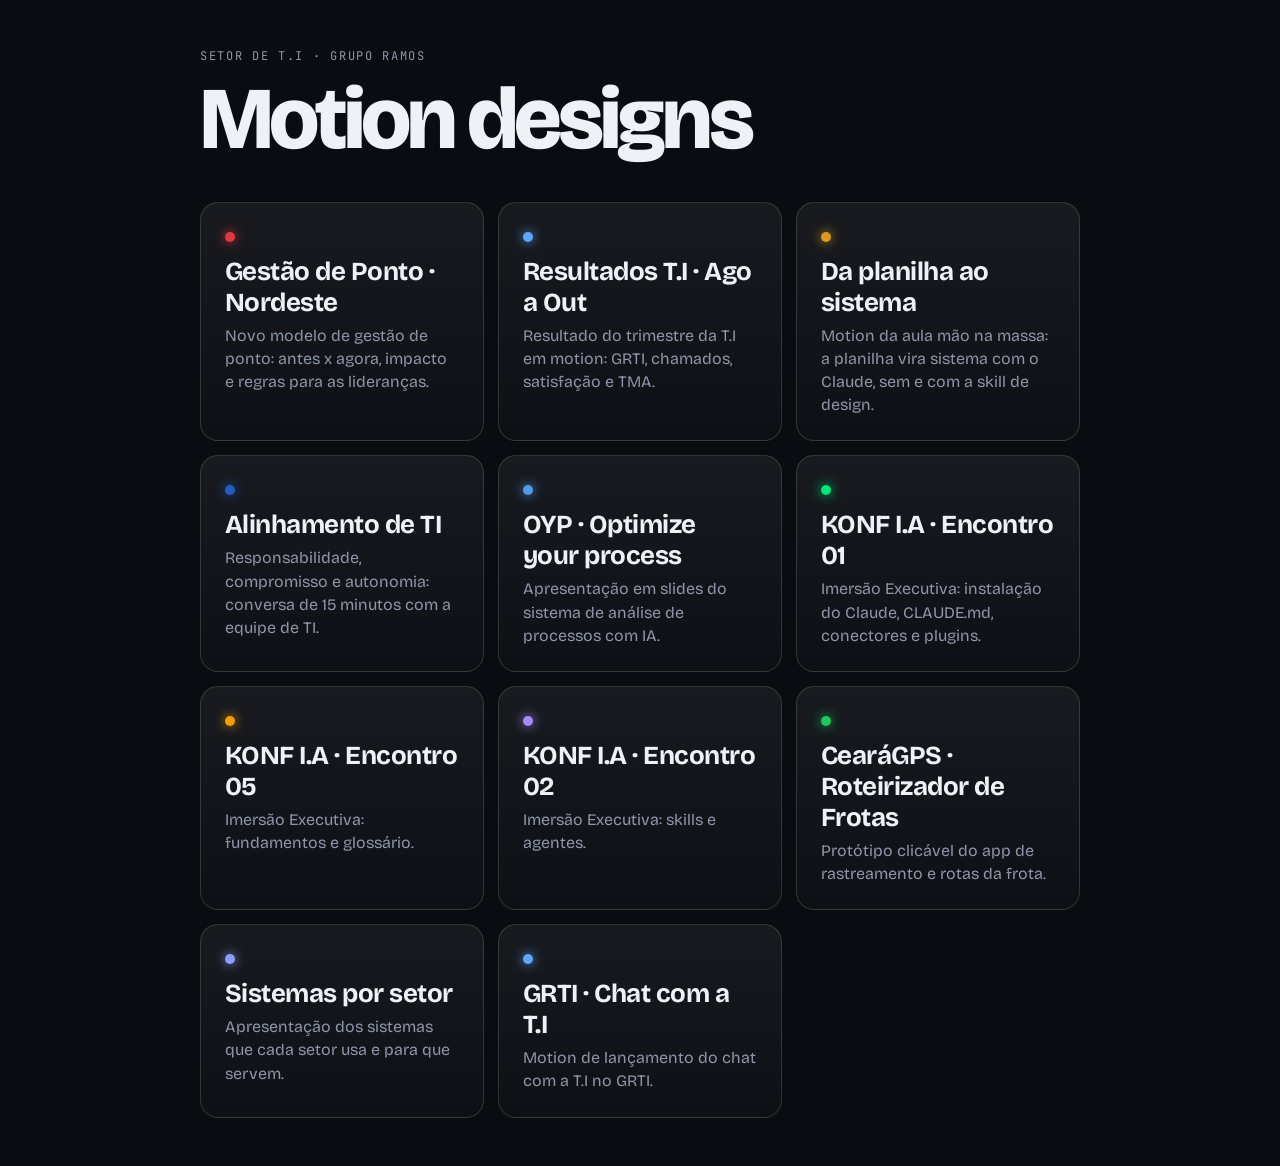
==== commit 590e9b24: "Pages: adiciona gestao-ponto ao site e ao índice Co-Authored-By: Claude Opus 5.5 <noreply@anthropic." ====
--- a/index.html
+++ b/index.html
@@ -2,752 +2,44 @@
 <html lang="pt-BR">
 <head>
 <meta charset="utf-8">
-<meta name="viewport" content="width=device-width, initial-scale=1">
-<title>Novo Modelo de Gestão de Ponto</title>
+<meta name="viewport" content="width=device-width,initial-scale=1">
+<title>Motion Designs</title>
 <link rel="preconnect" href="https://fonts.googleapis.com">
-<link rel="preconnect" href="https://fonts.gstatic.com" crossorigin>
-<link href="https://fonts.googleapis.com/css2?family=Poppins:wght@300;400;500;600;700;800&display=swap" rel="stylesheet">
+<link href="https://fonts.googleapis.com/css2?family=Bricolage+Grotesque:opsz,wght@12..96,400;12..96,800&family=JetBrains+Mono:wght@400&display=swap" rel="stylesheet">
 <style>
-:root{
-  --red:#C1272D; --red-2:#E0393F; --red-dark:#8E1B20; --red-soft:#FBE9EA;
-  --ink:#2B2B2F; --grey:#5B5B62; --muted:#8C8C94; --line:#E7E2E2;
-  --bg:#F6F4F4; --card:#FFFFFF;
-  --ease:cubic-bezier(.2,.8,.2,1);
-  --shadow:0 30px 60px -30px rgba(80,20,22,.25), 0 8px 24px -12px rgba(0,0,0,.08);
-}
-*{box-sizing:border-box;margin:0;padding:0}
-html,body{height:100%;background:#1b1b1d;overflow:hidden;font-family:Poppins,"Segoe UI",system-ui,sans-serif;color:var(--ink)}
-#viewport{position:fixed;inset:0;display:grid;place-items:center}
-#stage{position:relative;width:1920px;height:1080px;background:var(--bg);overflow:hidden;transform-origin:center center;flex:none}
-
-/* ---------- persistent background ---------- */
-#circuit{position:absolute;inset:0;width:100%;height:100%;pointer-events:none}
-#circuit .trace{fill:none;stroke:rgba(193,39,45,.10);stroke-width:2}
-#circuit .trace.g{stroke:rgba(90,90,98,.08)}
-#circuit .node{fill:#fff;stroke:rgba(193,39,45,.22);stroke-width:2}
-#circuit .pulse{fill:none;stroke:var(--red);stroke-width:3;stroke-linecap:round;stroke-dasharray:.04 .96;opacity:.55;animation:pulse 7s linear infinite}
-@keyframes pulse{from{stroke-dashoffset:1}to{stroke-dashoffset:0}}
-.vignette{position:absolute;inset:0;pointer-events:none;background:radial-gradient(ellipse at 50% 45%,rgba(246,244,244,0) 40%,rgba(246,244,244,.85) 100%)}
-
-/* ---------- chrome ---------- */
-#header{position:absolute;top:0;left:0;right:0;height:120px;display:flex;align-items:center;justify-content:space-between;padding:0 110px;z-index:5;transition:opacity .6s,transform .6s var(--ease)}
-#header.hide{opacity:0;transform:translateY(-30px)}
-#chapter{display:flex;align-items:center;gap:18px;font-size:18px;font-weight:600;letter-spacing:.22em;color:var(--grey);text-transform:uppercase}
-#chapter .num{color:#fff;background:var(--red);border-radius:999px;padding:6px 16px;letter-spacing:.1em}
-#chapter .txt{transition:opacity .4s}
-#footer{position:absolute;left:110px;right:110px;bottom:42px;display:flex;align-items:center;gap:36px;z-index:5;font-size:15px;letter-spacing:.2em;color:var(--muted);font-weight:500;transition:opacity .6s}
-#footer.hide{opacity:0}
-#footer b{color:var(--red);font-weight:600}
-#progress{flex:1;display:flex;gap:10px}
-#progress .seg{flex:1;height:5px;border-radius:9px;background:var(--line);overflow:hidden;position:relative}
-#progress .seg i{position:absolute;inset:0;background:var(--red);transform:scaleX(0);transform-origin:left;transition:transform .8s var(--ease)}
-#count{font-variant-numeric:tabular-nums;color:var(--ink);font-weight:600;letter-spacing:.1em}
-
-/* ---------- slides & transitions ---------- */
-.slide{position:absolute;inset:0;padding:150px 110px 120px;opacity:0;visibility:hidden;transform:translateX(90px) scale(.985);filter:blur(10px);
-  transition:opacity .8s var(--ease),transform 1s var(--ease),filter .8s var(--ease),visibility 0s linear 1s;z-index:2}
-.slide.past{transform:translateX(-90px) scale(.985)}
-.slide.active{opacity:1;visibility:visible;transform:none;filter:none;transition:opacity .9s var(--ease) .15s,transform 1.1s var(--ease) .15s,filter .9s var(--ease) .15s,visibility 0s}
-
-.a{opacity:0;transform:var(--from,translateY(40px));transition:opacity .8s var(--ease),transform 1s var(--ease);transition-delay:0s}
-.slide.active .a{opacity:1;transform:none;transition-delay:calc(var(--d,0) * 1ms + 250ms)}
-.up{--from:translateY(46px)} .dn{--from:translateY(-40px)} .lf{--from:translateX(-60px)} .rt{--from:translateX(60px)}
-.sc{--from:scale(.82)} .fd{--from:none}
-.draw path,.draw line,.draw circle.d{stroke-dasharray:1;stroke-dashoffset:1}
-.slide.active .draw path,.slide.active .draw line,.slide.active .draw circle.d{stroke-dashoffset:0;transition:stroke-dashoffset 1.4s var(--ease);transition-delay:calc(var(--d,0) * 1ms + 250ms)}
-
-/* ---------- type ---------- */
-.kicker{display:inline-flex;align-items:center;gap:14px;font-size:20px;font-weight:600;letter-spacing:.24em;color:var(--red);text-transform:uppercase}
-.kicker::before{content:"";width:46px;height:3px;background:var(--red);border-radius:3px}
-h1.title{font-size:62px;line-height:1.1;font-weight:700;letter-spacing:-.02em;margin-top:16px;max-width:1700px}
-h1.title em{font-style:normal;color:var(--red)}
-.lead{font-size:27px;line-height:1.5;color:var(--grey);margin-top:22px;max-width:1150px;font-weight:400}
-.lead b{color:var(--ink);font-weight:600}
-
-/* ---------- components ---------- */
-.card{background:var(--card);border-radius:30px;box-shadow:var(--shadow);border:1px solid rgba(0,0,0,.03);position:relative;overflow:hidden}
-.card.top::before{content:"";position:absolute;left:0;right:0;top:0;height:7px;background:linear-gradient(90deg,var(--red-dark),var(--red),var(--red-2))}
-.badge{display:inline-grid;place-items:center;width:58px;height:58px;border-radius:50%;background:var(--red-soft);color:var(--red);font-weight:700;font-size:24px;flex:none}
-.pill{display:inline-flex;align-items:center;gap:10px;padding:10px 22px;border-radius:999px;font-size:19px;font-weight:600;background:var(--red-soft);color:var(--red)}
-.pill.grey{background:#ECEAEA;color:var(--grey)}
-.pill.solid{background:var(--red);color:#fff}
-.ico{width:38px;height:38px;stroke:var(--red);fill:none;stroke-width:1.8;stroke-linecap:round;stroke-linejoin:round}
-.bridge{position:absolute;right:110px;bottom:92px;display:flex;align-items:center;gap:16px;font-size:20px;color:var(--grey);font-weight:500}
-.bridge b{color:var(--red);font-weight:600}
-.bridge .arr{width:46px;height:46px;border-radius:50%;background:var(--red);display:grid;place-items:center;animation:nudge 1.8s ease-in-out infinite}
-.bridge .arr svg{width:22px;height:22px;stroke:#fff;fill:none;stroke-width:2.6}
-@keyframes nudge{0%,100%{transform:translateX(0)}50%{transform:translateX(7px)}}
-.equip{position:absolute;pointer-events:none;animation:float 8s ease-in-out infinite}
-@keyframes float{0%,100%{translate:0 0}50%{translate:0 -14px}}
-
-/* ---------- logo ---------- */
-.logo{display:flex;flex-direction:column;align-items:center;line-height:1}
-.logo .wm{font-weight:700;color:#3C3C40;letter-spacing:-.01em}
-.logo .sub{font-weight:600;color:var(--red);letter-spacing:.12em}
-.logo-row{display:flex;align-items:center;gap:14px}
-
-/* ---------- S1 cover ---------- */
-#s1 .left{position:absolute;left:110px;top:90px;bottom:90px;width:820px;padding:56px 80px;display:flex;flex-direction:column}
-#s1 .hero{position:absolute;right:20px;top:60px;width:960px;-webkit-mask-image:radial-gradient(ellipse 70% 70% at 50% 50%,#000 60%,transparent 100%);mask-image:radial-gradient(ellipse 70% 70% at 50% 50%,#000 60%,transparent 100%)}
-#s1 h1{font-size:80px;line-height:1.02;font-weight:800;letter-spacing:-.03em;margin-top:18px}
-#s1 h1 span{color:var(--red)}
-#s1 .tag{font-size:18px;letter-spacing:.26em;color:var(--grey);font-weight:600;margin-top:30px}
-#s1 .sub{font-size:24px;color:var(--grey);margin-top:18px;line-height:1.5}
-#s1 .chips{display:flex;gap:14px;margin-top:auto;flex-wrap:wrap}
-#s1 .date{position:absolute;right:110px;bottom:110px;display:flex;align-items:center;gap:22px;background:var(--red);color:#fff;border-radius:24px;padding:22px 34px}
-#s1 .date small{display:block;font-size:15px;letter-spacing:.22em;opacity:.85}
-#s1 .date strong{font-size:38px;font-weight:700}
-
-/* ---------- S2 agenda ---------- */
-#s2 .track{position:absolute;left:110px;right:110px;top:470px;height:360px}
-#s2 .track svg{position:absolute;left:0;top:0;width:100%;height:100%;overflow:visible}
-#s2 .stop{position:absolute;top:0;width:260px;text-align:center;display:flex;flex-direction:column;align-items:center}
-#s2 .dot{width:92px;height:92px;border-radius:50%;background:#fff;border:3px solid var(--red);display:grid;place-items:center;font-size:28px;font-weight:700;color:var(--red);box-shadow:var(--shadow)}
-#s2 .stop.key .dot{background:var(--red);color:#fff}
-#s2 .stop h3{font-size:25px;margin-top:26px;font-weight:600}
-#s2 .stop p{font-size:18px;color:var(--grey);margin-top:8px;line-height:1.45}
-
-/* ---------- S3 context ---------- */
-.grid3{display:grid;grid-template-columns:repeat(3,1fr);gap:36px;margin-top:64px}
-.grid3 .card{padding:48px 44px 50px}
-.grid3 h3{font-size:30px;font-weight:600;margin-top:28px}
-.grid3 p{font-size:22px;line-height:1.55;color:var(--grey);margin-top:14px}
-.callout{margin-top:44px;display:flex;align-items:center;gap:22px;font-size:25px;color:var(--ink);font-weight:500}
-.callout::before{content:"";width:8px;height:60px;border-radius:6px;background:var(--red)}
-
-/* ---------- flows ---------- */
-.flow{position:relative;display:flex;justify-content:space-between;align-items:stretch;margin-top:60px;gap:0}
-.step{width:290px;padding:34px 28px 32px;position:relative;z-index:2}
-.step .n{font-size:16px;font-weight:700;letter-spacing:.2em;color:var(--muted)}
-.step h4{font-size:24px;font-weight:600;margin-top:14px;line-height:1.25}
-.step p{font-size:18px;color:var(--grey);margin-top:10px;line-height:1.5}
-.step .ico{margin-bottom:8px}
-.flowline{position:absolute;left:0;top:0;width:100%;height:100%;z-index:1;overflow:visible}
-.stat-row{display:flex;gap:26px;margin-top:26px}
-.stat{flex:1;padding:28px 34px;display:flex;align-items:center;gap:22px}
-.stat strong{font-size:46px;font-weight:700;color:var(--red);letter-spacing:-.02em;white-space:nowrap}
-.stat span{font-size:19px;color:var(--grey);line-height:1.4}
-
-/* antes = dessaturado */
-.old .step{background:#FBFAFA}
-.old .step .ico{stroke:#9A9AA0}
-.old .step.pain{background:#fff;border:2px solid var(--red)}
-.old .step.pain .ico{stroke:var(--red)}
-
-/* ---------- S5 cause/impact ---------- */
-#s5 .ci{display:grid;grid-template-columns:1fr 200px 1fr;margin-top:44px;align-items:start}
-#s5 .col h3{font-size:22px;letter-spacing:.22em;text-transform:uppercase;font-weight:700;color:var(--grey);margin-bottom:22px;display:flex;align-items:center;gap:14px}
-#s5 .col.imp h3{color:var(--red)}
-#s5 .item{padding:20px 30px;margin-bottom:18px;display:flex;gap:20px;align-items:center;height:108px}
-#s5 .item h4{font-size:23px;font-weight:600}
-#s5 .item p{font-size:18px;color:var(--grey);margin-top:4px;line-height:1.4}
-#s5 .col.imp .item{border-left:6px solid var(--red)}
-#s5 svg.links{width:200px;height:500px;margin-top:55px;overflow:visible}
-
-/* ---------- S6 now ---------- */
-#s6 .wrap{display:grid;grid-template-columns:1fr 600px;gap:60px;margin-top:34px}
-.live{display:inline-flex;align-items:center;gap:12px;font-weight:600;font-size:19px;color:var(--red);letter-spacing:.14em}
-.live i{width:14px;height:14px;border-radius:50%;background:var(--red);box-shadow:0 0 0 0 rgba(193,39,45,.5);animation:live 1.6s infinite}
-@keyframes live{0%{box-shadow:0 0 0 0 rgba(193,39,45,.55)}100%{box-shadow:0 0 0 18px rgba(193,39,45,0)}}
-.vflow{position:relative;margin-top:30px}
-.vstep{display:flex;gap:26px;align-items:center;padding:18px 30px;margin-bottom:16px;position:relative;z-index:2}
-.vstep h4{font-size:24px;font-weight:600}
-.vstep p{font-size:18px;color:var(--grey);margin-top:3px}
-.vstep .badge{width:60px;height:60px}
-.vline{position:absolute;left:59px;top:40px;bottom:40px;width:3px;background:var(--line);z-index:1;overflow:hidden;border-radius:3px}
-.vline i{position:absolute;left:0;width:3px;height:120px;background:linear-gradient(transparent,var(--red),transparent);animation:down 2.6s linear infinite}
-@keyframes down{from{top:-120px}to{top:100%}}
-.mail{padding:0;overflow:hidden}
-.mail .bar{display:flex;align-items:center;gap:10px;padding:18px 26px;background:#F3F1F1;border-bottom:1px solid var(--line)}
-.mail .bar i{width:13px;height:13px;border-radius:50%;background:#DAD5D5}
-.mail .bar span{margin-left:12px;font-size:16px;color:var(--muted);letter-spacing:.06em}
-.mail .body{padding:26px 36px 30px}
-.mail .from{display:flex;gap:16px;align-items:center}
-.mail .av{width:54px;height:54px;border-radius:50%;background:var(--red);display:grid;place-items:center;color:#fff;font-weight:700}
-.mail .from b{display:block;font-size:20px}
-.mail .from small{font-size:16px;color:var(--muted)}
-.mail h5{font-size:24px;margin:20px 0 8px;font-weight:600}
-.mail table{width:100%;border-collapse:collapse;font-size:20px}
-.mail td{padding:11px 0;border-bottom:1px dashed var(--line)}
-.mail td:first-child{color:var(--muted);width:42%}
-.mail td:last-child{font-weight:600}
-.mail .btn{margin-top:22px;background:var(--red);color:#fff;border-radius:16px;padding:20px;text-align:center;font-weight:700;letter-spacing:.12em;font-size:18px}
-.notif{position:absolute;right:-24px;top:-30px;background:var(--ink);color:#fff;border-radius:18px;padding:14px 22px;font-size:17px;display:flex;gap:10px;align-items:center;box-shadow:var(--shadow);z-index:3}
-.notif i{width:10px;height:10px;border-radius:50%;background:var(--red-2)}
-
-/* ---------- S7 leader ---------- */
-#s7 .opts{display:grid;grid-template-columns:1fr 1fr;gap:34px;margin-top:40px}
-#s7 .opt{padding:46px 48px}
-#s7 .opt h3{font-size:36px;font-weight:700;display:flex;align-items:center;gap:18px}
-#s7 .opt p{font-size:22px;color:var(--grey);margin-top:16px;line-height:1.55}
-#s7 .opt.ok h3{color:var(--red)}
-#s7 .chips{display:flex;gap:14px;flex-wrap:wrap;margin-top:26px}
-#s7 .steps4{display:grid;grid-template-columns:repeat(4,1fr);gap:26px;margin-top:44px}
-#s7 .s4{padding:28px 30px;display:flex;gap:18px;align-items:center}
-#s7 .s4 h4{font-size:21px;font-weight:600;line-height:1.3}
-
-/* ---------- S8 compare ---------- */
-#s8 .cmp{margin-top:46px;display:grid;grid-template-columns:330px 1fr 1fr;row-gap:14px;column-gap:24px}
-#s8 .hd{font-size:22px;font-weight:700;letter-spacing:.22em;text-transform:uppercase;padding:0 30px 6px;display:flex;align-items:center;gap:14px}
-#s8 .hd.before{color:var(--muted)}
-#s8 .hd.after{color:var(--red)}
-#s8 .lbl{font-size:21px;font-weight:600;display:flex;align-items:center;padding-left:6px;color:var(--ink)}
-#s8 .c{padding:22px 30px;font-size:21px;line-height:1.4;border-radius:20px;display:flex;align-items:center;gap:16px;min-height:86px}
-#s8 .c.b{background:#EFEDED;color:var(--grey)}
-#s8 .c.n{background:#fff;box-shadow:var(--shadow);font-weight:500;border-left:6px solid var(--red)}
-#s8 .c.b::before{content:"✕";color:#B0ABAB;font-weight:700}
-#s8 .c.n::before{content:"✓";color:var(--red);font-weight:800}
-
-/* ---------- S9 impact ---------- */
-#s9 .kpis{display:grid;grid-template-columns:repeat(4,1fr);gap:30px;margin-top:56px}
-#s9 .kpi{padding:40px 36px 34px;display:flex;flex-direction:column}
-#s9 .kpi .v{font-size:76px;font-weight:800;color:var(--red);letter-spacing:-.03em;line-height:1}
-#s9 .kpi .v small{font-size:34px;font-weight:700}
-#s9 .kpi h4{font-size:23px;font-weight:600;margin-top:18px}
-#s9 .kpi p{font-size:18px;color:var(--grey);margin:10px 0 18px;line-height:1.5}
-#s9 .kpi .was{font-size:17px;color:var(--muted);margin-top:auto;padding-top:14px;border-top:1px dashed var(--line)}
-#s9 .gains{display:flex;gap:22px;margin-top:40px}
-#s9 .gain{flex:1;padding:26px 30px;display:flex;align-items:center;gap:18px;font-size:21px;font-weight:600}
-
-/* ---------- S10 rules ---------- */
-#s10 .wrap{display:grid;grid-template-columns:560px 1fr;gap:60px;margin-top:50px;align-items:start}
-.ring{position:relative;width:480px;height:480px;display:grid;place-items:center}
-.ring svg{position:absolute;inset:0;transform:rotate(-90deg)}
-.ring .big{font-size:150px;font-weight:800;color:var(--red);letter-spacing:-.04em;line-height:1}
-.ring .big small{font-size:70px}
-.ring .cap{font-size:20px;letter-spacing:.2em;color:var(--grey);font-weight:600;text-align:center;margin-top:6px}
-#s10 .rule{display:flex;gap:24px;padding:30px 36px;margin-bottom:22px;align-items:center}
-#s10 .rule h4{font-size:25px;font-weight:600}
-#s10 .rule p{font-size:19px;color:var(--grey);margin-top:6px;line-height:1.45}
-#s10 .rule.alert{background:var(--red);color:#fff}
-#s10 .rule.alert p{color:rgba(255,255,255,.85)}
-#s10 .rule.alert .badge{background:rgba(255,255,255,.18);color:#fff}
-
-/* ---------- S11 atestado ---------- */
-#s11 .tl{position:relative;display:grid;grid-template-columns:repeat(4,1fr);gap:30px;margin-top:70px}
-#s11 .tl .ln{position:absolute;left:6%;right:6%;top:46px;height:4px;background:var(--line);border-radius:4px;overflow:hidden}
-#s11 .tl .ln i{position:absolute;inset:0;background:var(--red);transform:scaleX(0);transform-origin:left}
-#s11.active .tl .ln i{transform:scaleX(1);transition:transform 2.4s var(--ease) .6s}
-#s11 .ph{display:flex;flex-direction:column;align-items:center;text-align:center}
-#s11 .ph .dot{width:96px;height:96px;border-radius:50%;background:#fff;border:3px solid var(--red);display:grid;place-items:center;box-shadow:var(--shadow);position:relative;z-index:2}
-#s11 .ph.hot .dot{background:var(--red)}
-#s11 .ph.hot .dot .ico{stroke:#fff}
-#s11 .ph .when{margin-top:24px}
-#s11 .ph h4{font-size:24px;font-weight:600;margin-top:16px;line-height:1.3}
-#s11 .ph p{font-size:18px;color:var(--grey);margin-top:10px;line-height:1.5;max-width:330px}
-#s11 .must{display:grid;grid-template-columns:repeat(3,1fr);gap:26px;margin-top:56px}
-#s11 .must .card{padding:28px 32px;display:flex;gap:20px;align-items:center}
-#s11 .must h5{font-size:21px;font-weight:600;line-height:1.35}
-
-/* ---------- S12 veracity ---------- */
-#s12 .quote{margin-top:46px;padding:60px 80px;background:var(--red);color:#fff;border-radius:34px;position:relative;overflow:hidden}
-#s12 .quote::after{content:"”";position:absolute;right:50px;top:-70px;font-size:360px;opacity:.13;font-weight:800}
-#s12 .quote p{font-size:52px;line-height:1.2;font-weight:700;letter-spacing:-.01em;max-width:1400px}
-#s12 .quote small{display:block;margin-top:22px;font-size:20px;letter-spacing:.2em;opacity:.85}
-#s12 .checks{display:grid;grid-template-columns:repeat(4,1fr);gap:26px;margin-top:40px}
-#s12 .chk{padding:32px 30px}
-#s12 .chk h4{font-size:23px;font-weight:600;margin-top:18px}
-#s12 .chk p{font-size:18px;color:var(--grey);margin-top:8px;line-height:1.5}
-
-/* ---------- S13 next ---------- */
-#s13 .wrap{display:grid;grid-template-columns:1fr 560px;gap:60px;margin-top:46px}
-#s13 .ms{display:flex;gap:28px;padding:26px 34px;margin-bottom:20px;align-items:center}
-#s13 .ms .when{width:170px;flex:none;font-weight:700;color:var(--red);font-size:22px;line-height:1.2}
-#s13 .ms h4{font-size:24px;font-weight:600}
-#s13 .ms p{font-size:18px;color:var(--grey);margin-top:5px;line-height:1.45}
-#s13 .ms.go{border:2px solid var(--red)}
-#s13 .contact{padding:44px 44px}
-#s13 .contact h3{font-size:22px;letter-spacing:.2em;color:var(--red);font-weight:700}
-#s13 .contact .row{display:flex;gap:20px;align-items:center;margin-top:34px}
-#s13 .contact .row b{display:block;font-size:26px}
-#s13 .contact .row small{font-size:16px;color:var(--muted);letter-spacing:.14em}
-
-/* ---------- S14 handoff ---------- */
-#s14{display:flex;align-items:center;justify-content:center;text-align:center;flex-direction:column;padding-top:60px}
-#s14 .nit{width:600px}
-#s14 h2{font-size:64px;font-weight:700;letter-spacing:-.02em;margin-top:10px}
-#s14 h2 em{font-style:normal;color:var(--red)}
-#s14 p{font-size:26px;color:var(--grey);margin-top:16px}
-#s14 .thanks{margin-top:36px;display:flex;gap:16px;justify-content:center}
-
-/* ---------- notes & help ---------- */
-#notes{position:fixed;left:50%;bottom:16px;transform:translateX(-50%) translateY(140%);width:min(1100px,92vw);background:rgba(25,25,28,.94);color:#eee;border-radius:16px;padding:18px 24px;font-size:16px;line-height:1.55;z-index:50;transition:transform .4s var(--ease);font-family:Poppins,system-ui,sans-serif}
-#notes.on{transform:translateX(-50%) translateY(0)}
-#notes b{color:#ff8a8e;letter-spacing:.12em;font-size:12px;display:block;margin-bottom:6px}
-#hint{position:fixed;right:16px;top:14px;color:#aaa;font-size:12px;z-index:50;opacity:.0;transition:opacity .5s;font-family:system-ui}
-body:hover #hint{opacity:.6}
-@media (prefers-reduced-motion: reduce){*{animation:none!important;transition-duration:.01ms!important}}
+  :root{--bg:#0a0c11;--text:#eef1f6;--muted:#8e96aa;--line:rgba(255,255,255,.14)}
+  *{box-sizing:border-box;margin:0;padding:0}
+  body{min-height:100vh;background:var(--bg);color:var(--text);font-family:"Bricolage Grotesque",system-ui,sans-serif;
+    display:grid;place-items:center;padding:48px 16px}
+  main{width:min(880px,100%)}
+  .k{font-family:"JetBrains Mono",monospace;font-size:12px;letter-spacing:.14em;text-transform:uppercase;color:var(--muted)}
+  h1{font-size:clamp(44px,8vw,88px);font-weight:800;letter-spacing:-.045em;line-height:.95;margin:14px 0 40px}
+  .grid{display:grid;grid-template-columns:repeat(auto-fit,minmax(260px,1fr));gap:14px}
+  a{--c:#8b9dff;display:block;padding:24px;border-radius:18px;border:1px solid var(--line);color:inherit;text-decoration:none;
+    background:linear-gradient(180deg,rgba(255,255,255,.06),rgba(255,255,255,.02));transition:border-color .2s,transform .2s}
+  a:hover{border-color:var(--c);transform:translateY(-2px)}
+  a b{display:block;font-size:26px;letter-spacing:-.02em;margin:10px 0 6px}
+  a span{color:var(--muted);line-height:1.45}
+  a i{display:inline-block;width:10px;height:10px;border-radius:50%;background:var(--c);box-shadow:0 0 12px var(--c)}
 </style>
 </head>
 <body>
-<div id="hint">← → navegar · F tela cheia · N notas</div>
-<div id="viewport"><div id="stage">
-
-  <svg id="circuit" viewBox="0 0 1920 1080" preserveAspectRatio="none"></svg>
-  <div class="vignette"></div>
-
-  <header id="header">
-    <img src="assets/logo-nordeste.svg" alt="Nordeste Locações" style="height:64px;width:auto;display:block">
-    <div id="chapter"><span class="num">01</span><span class="txt">Contexto</span></div>
-  </header>
-
-  <!-- ================= 1 CAPA ================= -->
-  <section class="slide" id="s1" data-chapter="0" data-label="Abertura"
-    data-notes="Abertura. Hoje vamos alinhar o novo modelo de gestão de ponto. A partir de 23/11/2026, o ponto passa a ser acompanhado em tempo real dentro do Sistema de Gente e Gestão – NIT. Primeiro eu explico o porquê e as regras; depois o NIT faz o treinamento prático.">
-    <img class="hero a fd" style="--d:200" src="assets/hero.png" alt="">
-    <div class="left card top a lf" style="--d:0">
-      <img class="a up" style="--d:300;width:330px;max-width:100%;display:block" src="assets/logo-nordeste-completo.svg" alt="Nordeste Locações – Soluções em engenharia para sua obra">
-      <div class="tag a up" style="--d:450">ALINHAMENTO COM AS LIDERANÇAS</div>
-      <h1 class="a up" style="--d:550">Novo modelo de <span>gestão de ponto</span></h1>
-      <p class="sub a up" style="--d:700">Ocorrências acompanhadas em tempo real e justificadas pelo líder no <b style="color:var(--ink)">Sistema de Gente e Gestão – NIT</b>.</p>
-      <div class="chips">
-        <span class="pill a up" style="--d:900">Mais agilidade</span>
-        <span class="pill a up" style="--d:1000">Menos retrabalho</span>
-        <span class="pill a up" style="--d:1100">Informação confiável</span>
-      </div>
-    </div>
-    <div class="date a rt" style="--d:1200">
-      <svg class="ico" style="stroke:#fff;width:46px;height:46px" viewBox="0 0 24 24"><rect x="3" y="5" width="18" height="16" rx="3"/><path d="M3 10h18M8 3v4M16 3v4"/></svg>
-      <div><small>VIGENTE A PARTIR DE</small><strong>23/11/2026</strong></div>
-    </div>
-  </section>
-
-  <!-- ================= 2 ROTEIRO ================= -->
-  <section class="slide" id="s2" data-chapter="0" data-label="Roteiro"
-    data-notes="Este é o caminho de hoje: por que mudar, como era, o que muda, o impacto, as regras e os próximos passos. No final, eu passo a palavra ao NIT.">
-    <span class="kicker a up">Roteiro de hoje</span>
-    <h1 class="title a up" style="--d:100">Do <em>por quê</em> ao <em>como</em>: o caminho desta conversa</h1>
-    <div class="track">
-      <svg class="draw" viewBox="0 0 1700 360" preserveAspectRatio="none" style="--d:300">
-        <path d="M130 46 H1570" pathLength="1" stroke="#C1272D" stroke-width="4" fill="none" stroke-linecap="round"/>
-      </svg>
-      <div class="stop a sc" style="left:0;--d:400"><div class="dot">01</div><h3>Contexto</h3><p>Por que estamos mudando</p></div>
-      <div class="stop a sc" style="left:288px;--d:550"><div class="dot">02</div><h3>Como era</h3><p>O ciclo semanal por e-mail, suas causas e seu impacto</p></div>
-      <div class="stop a sc key" style="left:576px;--d:700"><div class="dot">03</div><h3>O que muda</h3><p>Ponto em tempo real na plataforma</p></div>
-      <div class="stop a sc" style="left:864px;--d:850"><div class="dot">04</div><h3>Impacto</h3><p>O que ganhamos com a mudança</p></div>
-      <div class="stop a sc key" style="left:1152px;--d:1000"><div class="dot">05</div><h3>Regras</h3><p>Prazos, atestados e veracidade</p></div>
-      <div class="stop a sc" style="left:1440px;--d:1150"><div class="dot">06</div><h3>Próximos passos</h3><p>Início e treinamento NIT</p></div>
-    </div>
-    <div class="bridge a fd" style="--d:1500"><span>Começamos pelo <b>contexto</b></span><span class="arr"><svg viewBox="0 0 24 24"><path d="M5 12h14M13 6l6 6-6 6"/></svg></span></div>
-  </section>
-
-  <!-- ================= 3 CONTEXTO ================= -->
-  <section class="slide" id="s3" data-chapter="1" data-label="Contexto"
-    data-notes="A empresa está em transição: jornadas mudando, incluindo a preparação para o fim da escala 6x1. Para acompanhar, as rotinas precisam ser mais ágeis. O ponto é um dos primeiros processos a evoluir.">
-    <img class="equip a fd" src="assets/eq-betoneira.png" style="right:130px;top:150px;width:190px;opacity:.4;--d:600" alt="">
-    <span class="kicker a up">01 · Contexto</span>
-    <h1 class="title a up" style="--d:100">Estamos em um <em>momento de transição</em></h1>
-    <p class="lead a up" style="--d:200">As rotinas internas precisam evoluir junto com a empresa, com mais agilidade e menos tarefas repetitivas.</p>
-    <div class="grid3">
-      <div class="card top a up" style="--d:350">
-        <span class="badge">1</span>
-        <h3>Mudanças na jornada</h3>
-        <p>Transições na organização das jornadas, incluindo a preparação para o fim da escala 6x1.</p>
-      </div>
-      <div class="card top a up" style="--d:500">
-        <span class="badge">2</span>
-        <h3>Processos mais ágeis</h3>
-        <p>Simplificar atividades operacionais e fazer a informação circular mais rápido entre líderes e Gente e Gestão.</p>
-      </div>
-      <div class="card top a up" style="--d:650">
-        <span class="badge">3</span>
-        <h3>Tempo bem aproveitado</h3>
-        <p>Reduzir o trabalho manual para que líderes e Gente e Gestão dediquem tempo ao que realmente é gestão.</p>
-      </div>
-    </div>
-    <div class="callout a lf" style="--d:850">A gestão de ponto é um dos primeiros processos a passar por essa otimização.</div>
-    <div class="bridge a fd" style="--d:1100"><span>Mas antes: <b>como fazíamos até hoje?</b></span><span class="arr"><svg viewBox="0 0 24 24"><path d="M5 12h14M13 6l6 6-6 6"/></svg></span></div>
-  </section>
-
-  <!-- ================= 4 COMO ERA ================= -->
-  <section class="slide old" id="s4" data-chapter="2" data-label="Como era"
-    data-notes="Até agora, toda terça o Gente e Gestão montava um relatório por líder, cerca de 15 minutos cada, para aproximadamente 12 líderes: umas 3 horas só de montagem. O líder levava em média 48h para responder e depois ainda havia cerca de 2h por semana de conferência. Quando a resposta vinha divergente, era preciso reconferir.">
-    <span class="kicker a up">02 · Como era</span>
-    <h1 class="title a up" style="--d:100">Um ciclo <em>semanal, manual</em> e por e-mail</h1>
-    <p class="lead a up" style="--d:200">Toda <b>terça-feira</b>, o relatório de ponto da semana anterior era enviado aos líderes e gestores para análise e justificativa.</p>
-    <div class="flow" style="height:300px;margin-top:44px">
-      <svg class="flowline draw" viewBox="0 0 1700 330" preserveAspectRatio="none" style="--d:500">
-        <path d="M290 165 H1410" pathLength="1" stroke="#CFC9C9" stroke-width="3" stroke-dasharray="1" fill="none"/>
-      </svg>
-      <div class="step card a up" style="--d:350">
-        <svg class="ico" viewBox="0 0 24 24"><rect x="3" y="5" width="18" height="16" rx="3"/><path d="M3 10h18M8 3v4M16 3v4"/></svg>
-        <div class="n">SEGUNDA</div><h4>Semana fecha</h4><p>Ocorrências ficam paradas até o relatório sair.</p>
-      </div>
-      <div class="step card a up pain" style="--d:550">
-        <svg class="ico" viewBox="0 0 24 24"><path d="M6 3h9l4 4v14H6z"/><path d="M9 12h7M9 16h7M9 8h3"/></svg>
-        <div class="n">TERÇA</div><h4>G&amp;G monta 12 relatórios</h4><p>≈15 min por líder, um a um.</p>
-      </div>
-      <div class="step card a up" style="--d:750">
-        <svg class="ico" viewBox="0 0 24 24"><rect x="3" y="5" width="18" height="14" rx="2"/><path d="m3 7 9 6 9-6"/></svg>
-        <div class="n">TERÇA</div><h4>E-mail para cada líder</h4><p>Relatório da semana anterior.</p>
-      </div>
-      <div class="step card a up pain" style="--d:950">
-        <svg class="ico" viewBox="0 0 24 24"><circle cx="12" cy="12" r="9"/><path d="M12 7v5l3 2"/></svg>
-        <div class="n">ATÉ ~48H</div><h4>Líder analisa e responde</h4><p>Justificativas voltam por e-mail, sem padrão.</p>
-      </div>
-      <div class="step card a up pain" style="--d:1150">
-        <svg class="ico" viewBox="0 0 24 24"><path d="M4 12a8 8 0 0 1 14-5.3M20 12a8 8 0 0 1-14 5.3"/><path d="M18 3v4h-4M6 21v-4h4"/></svg>
-        <div class="n">≈2H/SEMANA</div><h4>G&amp;G confere</h4><p>Divergências levam a uma nova conferência.</p>
-      </div>
-    </div>
-    <div class="a up" style="--d:1700;display:flex;justify-content:flex-end;margin-top:18px"><span class="pill solid">↺ Informação divergente = reconferência = retrabalho</span></div>
-    <div class="stat-row">
-      <div class="stat card a up" style="--d:1300"><strong>12</strong><span>líderes recebendo<br>e-mail toda terça</span></div>
-      <div class="stat card a up" style="--d:1400"><strong>~3h</strong><span>de montagem de<br>relatórios por semana</span></div>
-      <div class="stat card a up" style="--d:1500"><strong>~48h</strong><span>de espera pelo<br>retorno dos líderes</span></div>
-      <div class="stat card a up" style="--d:1600"><strong>~2h</strong><span>de conferência<br>semanal pelo G&amp;G</span></div>
-    </div>
-  </section>
-
-  <!-- ================= 5 CAUSA x IMPACTO ================= -->
-  <section class="slide" id="s5" data-chapter="2" data-label="Causa e impacto"
-    data-notes="O problema não era o empenho das pessoas, era o modelo. Cada causa gerava um efeito: informação atrasada gerava retorno lento, e-mail sem padrão gerava divergência, e a conferência manual gerava retrabalho e pendências acumuladas no fechamento.">
-    <span class="kicker a up">02 · Causa e impacto</span>
-    <h1 class="title a up" style="--d:100">O problema não eram as pessoas, <em>era o modelo</em></h1>
-    <div class="ci">
-      <div class="col">
-        <h3 class="a up" style="--d:250">Causa</h3>
-        <div class="item card a lf" style="--d:350"><span class="badge">1</span><div><h4>Relatório semanal e manual</h4><p>Montado um a um, toda terça.</p></div></div>
-        <div class="item card a lf" style="--d:500"><span class="badge">2</span><div><h4>Informação chega atrasada</h4><p>A ocorrência só era vista na semana seguinte.</p></div></div>
-        <div class="item card a lf" style="--d:650"><span class="badge">3</span><div><h4>Resposta por e-mail, sem padrão</h4><p>Cada líder justificava de um jeito.</p></div></div>
-        <div class="item card a lf" style="--d:800"><span class="badge">4</span><div><h4>Conferência 100% manual</h4><p>Tudo dependia de checagem humana.</p></div></div>
-      </div>
-      <svg class="links draw" viewBox="0 0 200 620" style="--d:1000">
-        <path d="M10 59 C100 59 100 59 190 59" pathLength="1" stroke="#C1272D" stroke-width="3" fill="none"/>
-        <path d="M10 197 C100 197 100 197 190 197" pathLength="1" stroke="#C1272D" stroke-width="3" fill="none"/>
-        <path d="M10 335 C100 335 100 335 190 335" pathLength="1" stroke="#C1272D" stroke-width="3" fill="none"/>
-        <path d="M10 473 C100 473 100 473 190 473" pathLength="1" stroke="#C1272D" stroke-width="3" fill="none"/>
-      </svg>
-      <div class="col imp">
-        <h3 class="a up" style="--d:250">Impacto</h3>
-        <div class="item card a rt" style="--d:1150"><div><h4>Tempo do G&amp;G em tarefa repetitiva</h4><p>~3h por semana só montando relatórios.</p></div></div>
-        <div class="item card a rt" style="--d:1300"><div><h4>Tratativa lenta</h4><p>Até ~10 dias entre a ocorrência e a justificativa.</p></div></div>
-        <div class="item card a rt" style="--d:1450"><div><h4>Informações divergentes</h4><p>Justificativas incompletas ou inconsistentes.</p></div></div>
-        <div class="item card a rt" style="--d:1600"><div><h4>Retrabalho e acúmulo</h4><p>Reconferência e pendências no fechamento.</p></div></div>
-      </div>
-    </div>
-    <div class="bridge a fd" style="--d:1900"><span>Para atacar a <b>causa</b>, mudamos o modelo</span><span class="arr"><svg viewBox="0 0 24 24"><path d="M5 12h14M13 6l6 6-6 6"/></svg></span></div>
-  </section>
-
-  <!-- ================= 6 O QUE MUDA ================= -->
-  <section class="slide" id="s6" data-chapter="3" data-label="O que muda"
-    data-notes="A partir de 23/11/2026, acaba o e-mail de terça. A plataforma acompanha em tempo real as batidas de todos os colaboradores de todos os CNPJs. Ao detectar atraso, falta ou inconsistência, ela mesma envia um e-mail ao líder informando o colaborador, o dia e a ocorrência. O líder entra na plataforma e justifica.">
-    <img class="equip a fd" src="assets/eq-gerador.png" style="right:700px;bottom:110px;width:220px;opacity:.18;--d:1400" alt="">
-    <span class="kicker a up">03 · O que muda · a partir de 23/11/2026</span>
-    <h1 class="title a up" style="--d:100">O ponto passa a ser acompanhado <em>em tempo real</em></h1>
-    <div class="wrap">
-      <div>
-        <div class="live a up" style="--d:250"><i></i>SISTEMA DE GENTE E GESTÃO – NIT</div>
-        <div class="vflow">
-          <div class="vline"><i></i></div>
-          <div class="vstep card a lf" style="--d:350"><span class="badge"><svg class="ico" viewBox="0 0 24 24"><circle cx="12" cy="12" r="9"/><path d="M12 7v5l3 2"/></svg></span><div><h4>Colaborador bate o ponto</h4><p>Todos os colaboradores, de todos os CNPJs.</p></div></div>
-          <div class="vstep card a lf" style="--d:500"><span class="badge"><svg class="ico" viewBox="0 0 24 24"><path d="M3 12h4l3-8 4 16 3-8h4"/></svg></span><div><h4>Plataforma monitora em tempo real</h4><p>Identifica atraso, falta ou inconsistência na hora.</p></div></div>
-          <div class="vstep card a lf" style="--d:650"><span class="badge"><svg class="ico" viewBox="0 0 24 24"><rect x="3" y="5" width="18" height="14" rx="2"/><path d="m3 7 9 6 9-6"/></svg></span><div><h4>E-mail automático ao líder</h4><p>Informa o colaborador, o dia e a ocorrência.</p></div></div>
-          <div class="vstep card a lf" style="--d:800;border:2px solid var(--red)"><span class="badge" style="background:var(--red)"><svg class="ico" style="stroke:#fff" viewBox="0 0 24 24"><path d="M4 20h4L19 9l-4-4L4 16z"/></svg></span><div><h4>Líder justifica na plataforma</h4><p>Em até 48h. O G&amp;G valida.</p></div></div>
-        </div>
-      </div>
-      <div style="position:relative;margin-top:60px">
-        <div class="notif a dn" style="--d:1300"><i></i>Nova ocorrência de ponto</div>
-        <div class="card mail a rt" style="--d:950">
-          <div class="bar"><i></i><i></i><i></i><span>Caixa de entrada · Líder</span></div>
-          <div class="body">
-            <div class="from"><span class="av">GG</span><div><b>Sistema de Gente e Gestão</b><small>envio automático</small></div></div>
-            <h5>Ocorrência de ponto identificada</h5>
-            <table>
-              <tr><td>Colaborador</td><td>Nome do colaborador</td></tr>
-              <tr><td>Dia</td><td>23/11/2026</td></tr>
-              <tr><td>Ocorrência</td><td style="color:var(--red)">Atraso na batida de entrada</td></tr>
-              <tr><td>Prazo</td><td>Justificar em até 48h</td></tr>
-            </table>
-            <div class="btn">JUSTIFICAR NA PLATAFORMA</div>
-          </div>
-        </div>
-      </div>
-    </div>
-  </section>
-
-  <!-- ================= 7 PAPEL DO LIDER ================= -->
-  <section class="slide" id="s7" data-chapter="3" data-label="O papel do líder"
-    data-notes="Quando o e-mail chega, o líder não responde o e-mail: ele entra na plataforma e diz se o aviso é procedente ou improcedente e qual foi o motivo. O passo a passo das telas o NIT mostra no treinamento.">
-    <span class="kicker a up">03 · O papel do líder</span>
-    <h1 class="title a up" style="--d:100">Recebeu o aviso? <em>Analise e justifique na plataforma.</em></h1>
-    <div class="steps4">
-      <div class="s4 card a up" style="--d:250"><span class="badge">1</span><h4>Recebe o e-mail automático</h4></div>
-      <div class="s4 card a up" style="--d:380"><span class="badge">2</span><h4>Acessa a plataforma</h4></div>
-      <div class="s4 card a up" style="--d:510"><span class="badge">3</span><h4>Confere o que aconteceu</h4></div>
-      <div class="s4 card a up" style="--d:640"><span class="badge" style="background:var(--red);color:#fff">4</span><h4>Registra a justificativa</h4></div>
-    </div>
-    <div class="opts">
-      <div class="opt card top ok a up" style="--d:800">
-        <h3><svg class="ico" style="width:44px;height:44px" viewBox="0 0 24 24"><circle cx="12" cy="12" r="9"/><path d="m8 12 3 3 5-6"/></svg>Procedente</h3>
-        <p>A ocorrência aconteceu de fato. O líder informa o motivo:</p>
-        <div class="chips"><span class="pill">Esquecimento de batida</span><span class="pill">Atraso</span><span class="pill">Falta</span><span class="pill">Atestado</span></div>
-      </div>
-      <div class="opt card top a up" style="--d:950">
-        <h3><svg class="ico" style="width:44px;height:44px;stroke:var(--grey)" viewBox="0 0 24 24"><circle cx="12" cy="12" r="9"/><path d="m9 9 6 6M15 9l-6 6"/></svg>Improcedente</h3>
-        <p>O aviso não corresponde à realidade. O líder explica o que de fato aconteceu para o G&amp;G tratar.</p>
-        <div class="chips"><span class="pill grey">Detalhes de cada tela: treinamento NIT</span></div>
-      </div>
-    </div>
-    <div class="bridge a fd" style="--d:1200"><span>Lado a lado: <b>antes x agora</b></span><span class="arr"><svg viewBox="0 0 24 24"><path d="M5 12h14M13 6l6 6-6 6"/></svg></span></div>
-  </section>
-
-  <!-- ================= 8 ANTES x AGORA ================= -->
-  <section class="slide" id="s8" data-chapter="3" data-label="Antes x agora"
-    data-notes="Resumo da mudança, linha a linha. Observem que cada linha da coluna da direita resolve uma das causas que vimos no slide de causa e impacto.">
-    <span class="kicker a up">03 · Antes x agora</span>
-    <h1 class="title a up" style="--d:100">Cada mudança responde a <em>uma causa</em></h1>
-    <div class="cmp">
-      <div></div>
-      <div class="hd before a up" style="--d:200">Antes</div>
-      <div class="hd after a up" style="--d:250"><span class="live"><i></i></span>Agora</div>
-
-      <div class="lbl a lf" style="--d:300">Origem da informação</div>
-      <div class="c b a up" style="--d:330">Relatório semanal, montado manualmente</div>
-      <div class="c n a rt" style="--d:900">Plataforma em tempo real, todos os CNPJs</div>
-
-      <div class="lbl a lf" style="--d:380">Comunicação</div>
-      <div class="c b a up" style="--d:410">E-mail toda terça para ~12 líderes</div>
-      <div class="c n a rt" style="--d:1000">E-mail automático a cada ocorrência</div>
-
-      <div class="lbl a lf" style="--d:460">Quando o líder fica sabendo</div>
-      <div class="c b a up" style="--d:490">Na semana seguinte</div>
-      <div class="c n a rt" style="--d:1100">Logo após a ocorrência</div>
-
-      <div class="lbl a lf" style="--d:540">Justificativa</div>
-      <div class="c b a up" style="--d:570">Resposta por e-mail, sem padrão</div>
-      <div class="c n a rt" style="--d:1200">Registro direto na plataforma, em até 48h</div>
-
-      <div class="lbl a lf" style="--d:620">Conferência do G&amp;G</div>
-      <div class="c b a up" style="--d:650">Reconferência de divergências</div>
-      <div class="c n a rt" style="--d:1300">Validação de informação já estruturada</div>
-    </div>
-    <div class="bridge a fd" style="--d:1600"><span>E o que isso <b>gera na prática?</b></span><span class="arr"><svg viewBox="0 0 24 24"><path d="M5 12h14M13 6l6 6-6 6"/></svg></span></div>
-  </section>
-
-  <!-- ================= 9 IMPACTO ================= -->
-  <section class="slide" id="s9" data-chapter="4" data-label="Impacto"
-    data-notes="Impacto. Saem as cerca de 3h semanais de montagem de relatórios, mais de 150 horas por ano. O ciclo de tratativa, que no pior caso chegava a uns 10 dias, cai para no máximo 48h. Zero e-mails manuais às terças. E a informação passa a ser tratada enquanto ainda está fresca, o que reduz divergências e retrabalho.">
-    <img class="equip a fd" src="assets/eq-plataforma.png" style="left:120px;bottom:70px;width:190px;opacity:.3;--d:1500" alt="">
-    <span class="kicker a up">04 · Impacto</span>
-    <h1 class="title a up" style="--d:100">Menos tempo com relatório. <em>Mais tempo para gerir.</em></h1>
-    <div class="kpis">
-      <div class="kpi card top a up" style="--d:300">
-        <div class="v"><span class="count" data-to="3">0</span><small>h/sem</small></div>
-        <h4>de montagem eliminadas</h4><p>12 relatórios × 15 min deixam de existir.</p>
-        <div class="was">≈ <span class="count" data-to="156">0</span> horas por ano liberadas</div>
-      </div>
-      <div class="kpi card top a up" style="--d:450">
-        <div class="v"><span class="count" data-to="48">0</span><small>h</small></div>
-        <h4>ciclo máximo de tratativa</h4><p>Da ocorrência à justificativa registrada.</p>
-        <div class="was">Antes: até ~10 dias no pior caso</div>
-      </div>
-      <div class="kpi card top a up" style="--d:600">
-        <div class="v"><span class="count" data-to="0">0</span><small> e-mails</small></div>
-        <h4>manuais às terças</h4><p>O aviso sai sozinho, por ocorrência.</p>
-        <div class="was">Antes: ~12 e-mails por semana</div>
-      </div>
-      <div class="kpi card top a up" style="--d:750">
-        <div class="v"><span class="count" data-to="100">0</span><small>%</small></div>
-        <h4>dos CNPJs monitorados</h4><p>Todos os colaboradores, em tempo real.</p>
-        <div class="was">Antes: visão semanal e fragmentada</div>
-      </div>
-    </div>
-    <div class="gains">
-      <div class="gain card a up" style="--d:1000"><span class="badge"><svg class="ico" viewBox="0 0 24 24"><path d="m5 12 4 4 10-10"/></svg></span>Informação mais confiável</div>
-      <div class="gain card a up" style="--d:1100"><span class="badge"><svg class="ico" viewBox="0 0 24 24"><path d="M4 12a8 8 0 0 1 14-5.3M18 3v4h-4"/></svg></span>Menos retrabalho para o G&amp;G</div>
-      <div class="gain card a up" style="--d:1200"><span class="badge"><svg class="ico" viewBox="0 0 24 24"><path d="M3 20h18M6 16V9M11 16V5M16 16v-4"/></svg></span>Fechamento sem acúmulo</div>
-    </div>
-    <div class="bridge a fd" style="--d:1500"><span>Para funcionar, precisamos de <b>regras claras</b></span><span class="arr"><svg viewBox="0 0 24 24"><path d="M5 12h14M13 6l6 6-6 6"/></svg></span></div>
-  </section>
-
-  <!-- ================= 10 REGRAS ================= -->
-  <section class="slide" id="s10" data-chapter="5" data-label="Regras"
-    data-notes="Regra principal: toda ocorrência precisa ser justificada na plataforma em até 48 horas após o aviso. A justificativa é responsabilidade do líder. A não justificativa no prazo está sujeita a penalidades.">
-    <span class="kicker a up">05 · Regras</span>
-    <h1 class="title a up" style="--d:100">O prazo continua o mesmo. <em>O canal é que muda.</em></h1>
-    <div class="wrap">
-      <div class="ring a sc" style="--d:250">
-        <svg viewBox="0 0 500 500" class="draw" style="--d:500">
-          <circle cx="250" cy="250" r="225" stroke="#EDE7E7" stroke-width="22" fill="none"/>
-          <circle class="d" cx="250" cy="250" r="225" pathLength="1" stroke="#C1272D" stroke-width="22" stroke-linecap="round" fill="none"/>
-        </svg>
-        <div style="text-align:center"><div class="big"><span class="count" data-to="48">0</span><small>h</small></div><div class="cap">PRAZO PARA<br>JUSTIFICAR</div></div>
-      </div>
-      <div>
-        <div class="rule card a rt" style="--d:500"><span class="badge">1</span><div><h4>Toda ocorrência é justificada em até 48h</h4><p>Contadas a partir do e-mail automático: atraso, falta, esquecimento ou qualquer inconsistência.</p></div></div>
-        <div class="rule card a rt" style="--d:650"><span class="badge">2</span><div><h4>Somente pela plataforma</h4><p>Justificativas por e-mail, WhatsApp ou verbalmente deixam de ser aceitas.</p></div></div>
-        <div class="rule card a rt" style="--d:800"><span class="badge">3</span><div><h4>Responsabilidade do líder</h4><p>Quem recebe o aviso é quem analisa, classifica e justifica.</p></div></div>
-        <div class="rule card alert a rt" style="--d:950"><span class="badge">!</span><div><h4>Não justificar gera penalidade</h4><p>A ausência de justificativa no prazo está sujeita a penalidades.</p></div></div>
-      </div>
-    </div>
-  </section>
-
-  <!-- ================= 11 ATESTADOS ================= -->
-  <section class="slide" id="s11" data-chapter="5" data-label="Atestados"
-    data-notes="Atenção especial aos atestados. O líder justifica em até 48h na plataforma e anexa o atestado. O original físico também precisa ser entregue ao Gente e Gestão em até 48h. Com isso, nós validamos e lançamos no RH ID.">
-    <span class="kicker a up">05 · Regras · Atestados</span>
-    <h1 class="title a up" style="--d:100">Atestado: <em>justificar, anexar e entregar</em> em até 48h</h1>
-    <div class="tl">
-      <div class="ln"><i></i></div>
-      <div class="ph a up" style="--d:400"><div class="dot"><svg class="ico" viewBox="0 0 24 24"><path d="M12 3v18M3 12h18"/></svg></div><span class="pill grey when">Dia da ausência</span><h4>Colaborador apresenta o atestado</h4><p>A plataforma registra a ocorrência e avisa o líder.</p></div>
-      <div class="ph hot a up" style="--d:800"><div class="dot"><svg class="ico" viewBox="0 0 24 24"><path d="M21 12.5 12.5 21a5 5 0 0 1-7-7l9-9a3.5 3.5 0 0 1 5 5l-9 9a2 2 0 0 1-3-3l8-8"/></svg></div><span class="pill solid when">Até 48h</span><h4>Líder justifica e anexa o atestado</h4><p>Registro na plataforma com o arquivo do atestado.</p></div>
-      <div class="ph hot a up" style="--d:1200"><div class="dot"><svg class="ico" viewBox="0 0 24 24"><path d="M6 3h9l4 4v14H6z"/><path d="M9 13l2 2 4-4"/></svg></div><span class="pill solid when">Até 48h</span><h4>Original físico entregue ao G&amp;G</h4><p>O documento em papel continua obrigatório.</p></div>
-      <div class="ph a up" style="--d:1600"><div class="dot"><svg class="ico" viewBox="0 0 24 24"><path d="m5 12 4 4 10-10"/></svg></div><span class="pill grey when">Gente e Gestão</span><h4>Validação e lançamento no RH ID</h4><p>Gerenciamento e justificativa no sistema do RH.</p></div>
-    </div>
-    <div class="must">
-      <div class="card a up" style="--d:1900"><span class="badge">1</span><h5>Sem anexo, a justificativa de atestado fica incompleta</h5></div>
-      <div class="card a up" style="--d:2000"><span class="badge">2</span><h5>Oriente sua equipe: o prazo de 48h vale para o colaborador também</h5></div>
-      <div class="card a up" style="--d:2100"><span class="badge">3</span><h5>O original físico precisa corresponder ao arquivo anexado</h5></div>
-    </div>
-  </section>
-
-  <!-- ================= 12 VERACIDADE ================= -->
-  <section class="slide" id="s12" data-chapter="5" data-label="Veracidade"
-    data-notes="Agilidade só vale se a informação for verdadeira. Quando o líder valida, ele está dando uma informação oficial para o RH. Por isso: conferir antes de validar.">
-    <span class="kicker a up">05 · Regras · Veracidade</span>
-    <h1 class="title a up" style="--d:100">Agilidade só funciona com <em>informação verdadeira</em></h1>
-    <div class="quote a sc" style="--d:300">
-      <p>O líder é responsável pela veracidade da informação que valida.</p>
-      <small>GENTE E GESTÃO · NORDESTE LOCAÇÕES</small>
-    </div>
-    <div class="checks">
-      <div class="chk card top a up" style="--d:600"><span class="badge"><svg class="ico" viewBox="0 0 24 24"><circle cx="11" cy="11" r="7"/><path d="m20 20-4-4"/></svg></span><h4>Confira</h4><p>Verifique o que de fato aconteceu antes de justificar.</p></div>
-      <div class="chk card top a up" style="--d:750"><span class="badge"><svg class="ico" viewBox="0 0 24 24"><path d="m5 12 4 4 10-10"/></svg></span><h4>Valide</h4><p>A justificativa deve corresponder à realidade.</p></div>
-      <div class="chk card top a up" style="--d:900"><span class="badge"><svg class="ico" viewBox="0 0 24 24"><path d="M4 6h16M4 12h16M4 18h10"/></svg></span><h4>Seja claro</h4><p>Evite descrições genéricas ou incompletas.</p></div>
-      <div class="chk card top a up" style="--d:1050"><span class="badge"><svg class="ico" viewBox="0 0 24 24"><circle cx="12" cy="12" r="9"/><path d="M12 7v5l3 2"/></svg></span><h4>Em dia</h4><p>Trate as ocorrências sem deixar acumular.</p></div>
-    </div>
-    <div class="bridge a fd" style="--d:1300"><span>Agora, os <b>próximos passos</b></span><span class="arr"><svg viewBox="0 0 24 24"><path d="M5 12h14M13 6l6 6-6 6"/></svg></span></div>
-  </section>
-
-  <!-- ================= 13 PROXIMOS PASSOS ================= -->
-  <section class="slide" id="s13" data-chapter="6" data-label="Próximos passos"
-    data-notes="Recapitulando: hoje o alinhamento; em seguida, o treinamento do NIT; a partir de 23/11/2026, o novo modelo está valendo e os e-mails de terça acabam. Dúvidas sobre regras e prazos: Gente e Gestão, pelo WhatsApp ou pelo e-mail dp@nordesteloc.com.br.">
-    <span class="kicker a up">06 · Próximos passos</span>
-    <h1 class="title a up" style="--d:100">Uma mudança que <em>depende de todos</em></h1>
-    <div class="wrap">
-      <div>
-        <div class="ms card a lf" style="--d:300"><div class="when">Hoje</div><div><h4>Alinhamento com as lideranças</h4><p>Novo modelo, regras e responsabilidades.</p></div></div>
-        <div class="ms card a lf" style="--d:450"><div class="when">Em seguida</div><div><h4>Treinamento prático com o NIT</h4><p>Acesso, telas e como registrar as justificativas.</p></div></div>
-        <div class="ms card go a lf" style="--d:600"><div class="when">23/11/2026</div><div><h4>Novo modelo em vigor</h4><p>Fim dos e-mails de terça. Ocorrências tratadas na plataforma.</p></div></div>
-        <div class="ms card a lf" style="--d:750"><div class="when">Todo dia</div><div><h4>Justificar em até 48h</h4><p>Com veracidade e, nos atestados, com anexo e original.</p></div></div>
-      </div>
-      <div class="contact card top a rt" style="--d:900">
-        <h3>DÚVIDAS · GENTE E GESTÃO</h3>
-        <div class="row"><span class="badge"><svg class="ico" viewBox="0 0 24 24"><path d="M20 12a8 8 0 0 1-11.8 7L4 20l1.1-4A8 8 0 1 1 20 12z"/></svg></span><div><small>WHATSAPP</small><b>(85) 9 9131-9666</b></div></div>
-        <div class="row"><span class="badge"><svg class="ico" viewBox="0 0 24 24"><rect x="3" y="5" width="18" height="14" rx="2"/><path d="m3 7 9 6 9-6"/></svg></span><div><small>E-MAIL</small><b>dp@nordesteloc.com.br</b></div></div>
-        <div class="row"><span class="badge"><svg class="ico" viewBox="0 0 24 24"><path d="M9 18h6M10 21h4M12 3a6 6 0 0 0-4 10.5c.7.7 1 1.5 1 2.5h6c0-1 .3-1.8 1-2.5A6 6 0 0 0 12 3z"/></svg></span><div><small>USO DA PLATAFORMA</small><b>NIT · Treinamento</b></div></div>
-      </div>
-    </div>
-  </section>
-
-  <!-- ================= 14 PASSAGEM NIT ================= -->
-  <section class="slide" id="s14" data-chapter="6" data-label="Treinamento NIT"
-    data-notes="Obrigada! Agora passo a palavra para o NIT, que vai mostrar a plataforma na prática.">
-    <img class="equip a fd" src="assets/eq-tesoura.png" style="left:150px;top:220px;width:200px;opacity:.35;--d:700" alt="">
-    <img class="equip a fd" src="assets/eq-rolo.png" style="left:230px;bottom:150px;width:250px;opacity:.3;--d:850;animation-delay:-3s" alt="">
-    <img class="equip a fd" src="assets/eq-gerador.png" style="right:150px;top:200px;width:270px;opacity:.3;--d:1000;animation-delay:-5s" alt="">
-    <img class="equip a fd" src="assets/eq-plataforma.png" style="right:200px;bottom:130px;width:260px;opacity:.3;--d:1150;animation-delay:-2s" alt="">
-    <img class="nit a sc" style="--d:200" src="assets/nit.png" alt="NIT – Núcleo de Inteligência e Tecnologia">
-    <h2 class="a up" style="--d:500">Agora, a plataforma <em>na prática</em></h2>
-    <p class="a up" style="--d:650">Treinamento conduzido pelo NIT: acesso, telas e registro das justificativas.</p>
-    <div class="thanks a up" style="--d:800"><span class="pill solid">Obrigado(a)!</span><span class="pill">Vigente a partir de 23/11/2026</span></div>
-  </section>
-
-  <footer id="footer">
-    <span>NORDESTE LOCAÇÕES &nbsp;|&nbsp; <b>GENTE E GESTÃO</b> + NIT</span>
-    <div id="progress"></div>
-    <span id="count">01 / 14</span>
-  </footer>
-</div></div>
-<div id="notes"><b>NOTAS DO APRESENTADOR</b><span></span></div>
-
-<script>
-(() => {
-  const stage = document.getElementById('stage');
-  const slides = [...document.querySelectorAll('.slide')];
-  const chapters = ['Abertura','Contexto','Como era','O que muda','Impacto','Regras','Próximos passos'];
-  const header = document.getElementById('header'), footer = document.getElementById('footer');
-  const chNum = document.querySelector('#chapter .num'), chTxt = document.querySelector('#chapter .txt');
-  const prog = document.getElementById('progress'), count = document.getElementById('count');
-  const notes = document.getElementById('notes'), notesTxt = notes.querySelector('span');
-  let cur = -1;
-
-  // scale stage to viewport
-  const fit = () => { const s = Math.min(innerWidth/1920, innerHeight/1080); stage.style.transform = `scale(${s})`; };
-  addEventListener('resize', fit); fit();
-
-  // progress segments = chapters 1..6
-  for (let i=1;i<=6;i++){ const d=document.createElement('div'); d.className='seg'; d.innerHTML='<i></i>'; prog.appendChild(d); }
-
-  // circuit background (deterministic)
-  (function circuit(){
-    const svg = document.getElementById('circuit'); let seed = 7;
-    const rnd = () => (seed = (seed*16807)%2147483647, (seed-1)/2147483646);
-    let html = '';
-    const lines = [];
-    const edges = [[0,1],[1,0],[0,-1],[-1,0]];
-    for (let i=0;i<34;i++){
-      const side = i%4; let x,y,dx,dy;
-      if (side===0){x=0;y=60+rnd()*960;dx=1;dy=0}
-      if (side===1){x=1920;y=60+rnd()*960;dx=-1;dy=0}
-      if (side===2){x=80+rnd()*1760;y=0;dx=0;dy=1}
-      if (side===3){x=80+rnd()*1760;y=1080;dx=0;dy=-1}
-      let d = `M${x|0} ${y|0}`; const segs = 2+ (rnd()*3|0);
-      for (let s=0;s<segs;s++){
-        const L = 60+rnd()*200; x+=dx*L; y+=dy*L; d+=` L${x|0} ${y|0}`;
-        const diag = 30+rnd()*40;
-        if (dx){ const sy = rnd()<.5?-1:1; x+=dx*diag; y+=sy*diag; } else { const sx = rnd()<.5?-1:1; x+=sx*diag; y+=dy*diag; }
-        d+=` L${x|0} ${y|0}`;
-      }
-      const g = i%3===0 ? ' g':'';
-      html += `<path class="trace${g}" d="${d}"/><circle class="node" cx="${x|0}" cy="${y|0}" r="6"/>`;
-      if (i%4===1) lines.push(d);
-    }
-    lines.forEach((d,k)=> html += `<path class="pulse" pathLength="1" d="${d}" style="animation-delay:${-k*1.3}s;animation-duration:${6+k%3*2}s"/>`);
-    svg.innerHTML = html;
-  })();
-
-  function countUp(slide){
-    slide.querySelectorAll('.count').forEach(el => {
-      const to = +el.dataset.to; const t0 = performance.now() + 500; const dur = 1600;
-      el.textContent = '0';
-      const tick = now => { const p = Math.min(1, Math.max(0,(now-t0)/dur)); const e = 1-Math.pow(1-p,3);
-        el.textContent = Math.round(to*e).toLocaleString('pt-BR'); if (p<1 && slide.classList.contains('active')) requestAnimationFrame(tick); };
-      requestAnimationFrame(tick);
-    });
-  }
-
-  function go(n){
-    n = Math.max(0, Math.min(slides.length-1, n)); if (n===cur) return;
-    slides.forEach((s,i)=>{ s.classList.toggle('active', i===n); s.classList.toggle('past', i<n); });
-    cur = n; const s = slides[n]; const ch = +s.dataset.chapter;
-    header.classList.toggle('hide', n===0); footer.classList.toggle('hide', n===0);
-    chNum.textContent = String(ch).padStart(2,'0'); chNum.style.display = ch ? '' : 'none'; chTxt.textContent = s.dataset.label;
-    [...prog.children].forEach((seg,i)=>{
-      const idx = i+1; const inCh = slides.filter(x=>+x.dataset.chapter===idx); const pos = inCh.indexOf(s);
-      seg.firstChild.style.transform = `scaleX(${idx<ch?1: idx===ch ? (pos+1)/inCh.length : 0})`;
-    });
-    count.textContent = `${String(n+1).padStart(2,'0')} / ${slides.length}`;
-    notesTxt.textContent = s.dataset.notes || '';
-    history.replaceState(null,'','#'+(n+1));
-    countUp(s);
-  }
-
-  addEventListener('keydown', e => {
-    if (['ArrowRight','PageDown',' ','Enter'].includes(e.key)) { e.preventDefault(); go(cur+1); }
-    else if (['ArrowLeft','PageUp','Backspace'].includes(e.key)) { e.preventDefault(); go(cur-1); }
-    else if (e.key==='Home') go(0); else if (e.key==='End') go(slides.length-1);
-    else if (e.key.toLowerCase()==='f') { document.fullscreenElement ? document.exitFullscreen() : document.documentElement.requestFullscreen(); }
-    else if (e.key.toLowerCase()==='n') notes.classList.toggle('on');
-  });
-  document.getElementById('viewport').addEventListener('click', e => go(cur + (e.clientX > innerWidth/3 ? 1 : -1)));
-  let tx=null; addEventListener('touchstart',e=>tx=e.touches[0].clientX,{passive:true});
-  addEventListener('touchend',e=>{ if(tx===null)return; const dx=e.changedTouches[0].clientX-tx; if(Math.abs(dx)>50) go(cur+(dx<0?1:-1)); tx=null; });
-
-  const start = parseInt(location.hash.slice(1)) - 1;
-  requestAnimationFrame(()=> go(isNaN(start)?0:start));
-})();
-</script>
+<main>
+  <div class="k">Setor de T.I · Grupo Ramos</div>
+  <h1>Motion designs</h1>
+  <div class="grid">
+    <a href="gestao-ponto/" style="--c:#e0393f"><i></i><b>Gestão de Ponto · Nordeste</b><span>Novo modelo de gestão de ponto: antes x agora, impacto e regras para as lideranças.</span></a>
+    <a href="resultados-ti/" style="--c:#60a5fa"><i></i><b>Resultados T.I · Ago a Out</b><span>Resultado do trimestre da T.I em motion: GRTI, chamados, satisfação e TMA.</span></a>
+    <a href="aula-planilha-sistema/" style="--c:#d99a1e"><i></i><b>Da planilha ao sistema</b><span>Motion da aula mão na massa: a planilha vira sistema com o Claude, sem e com a skill de design.</span></a>
+    <a href="alinhamento-ti/" style="--c:#245dc1"><i></i><b>Alinhamento de TI</b><span>Responsabilidade, compromisso e autonomia: conversa de 15 minutos com a equipe de TI.</span></a>
+    <a href="oyp-apresentacao/" style="--c:#4f9be8"><i></i><b>OYP · Optimize your process</b><span>Apresentação em slides do sistema de análise de processos com IA.</span></a>
+    <a href="konfia-encontro-01/" style="--c:#00e676"><i></i><b>KONF I.A · Encontro 01</b><span>Imersão Executiva: instalação do Claude, CLAUDE.md, conectores e plugins.</span></a>
+    <a href="konfia-encontro-05/" style="--c:#f59e0b"><i></i><b>KONF I.A · Encontro 05</b><span>Imersão Executiva: fundamentos e glossário.</span></a>
+    <a href="konfia-encontro-02/" style="--c:#a78bfa"><i></i><b>KONF I.A · Encontro 02</b><span>Imersão Executiva: skills e agentes.</span></a>
+    <a href="roteirizador-frotas/" style="--c:#22c55e"><i></i><b>CearáGPS · Roteirizador de Frotas</b><span>Protótipo clicável do app de rastreamento e rotas da frota.</span></a>
+    <a href="treinamento-sistemas/" style="--c:#8b9dff"><i></i><b>Sistemas por setor</b><span>Apresentação dos sistemas que cada setor usa e para que servem.</span></a>
+    <a href="grti-motion/" style="--c:#60a5fa"><i></i><b>GRTI · Chat com a T.I</b><span>Motion de lançamento do chat com a T.I no GRTI.</span></a>
+  </div>
+</main>
 </body>
 </html>
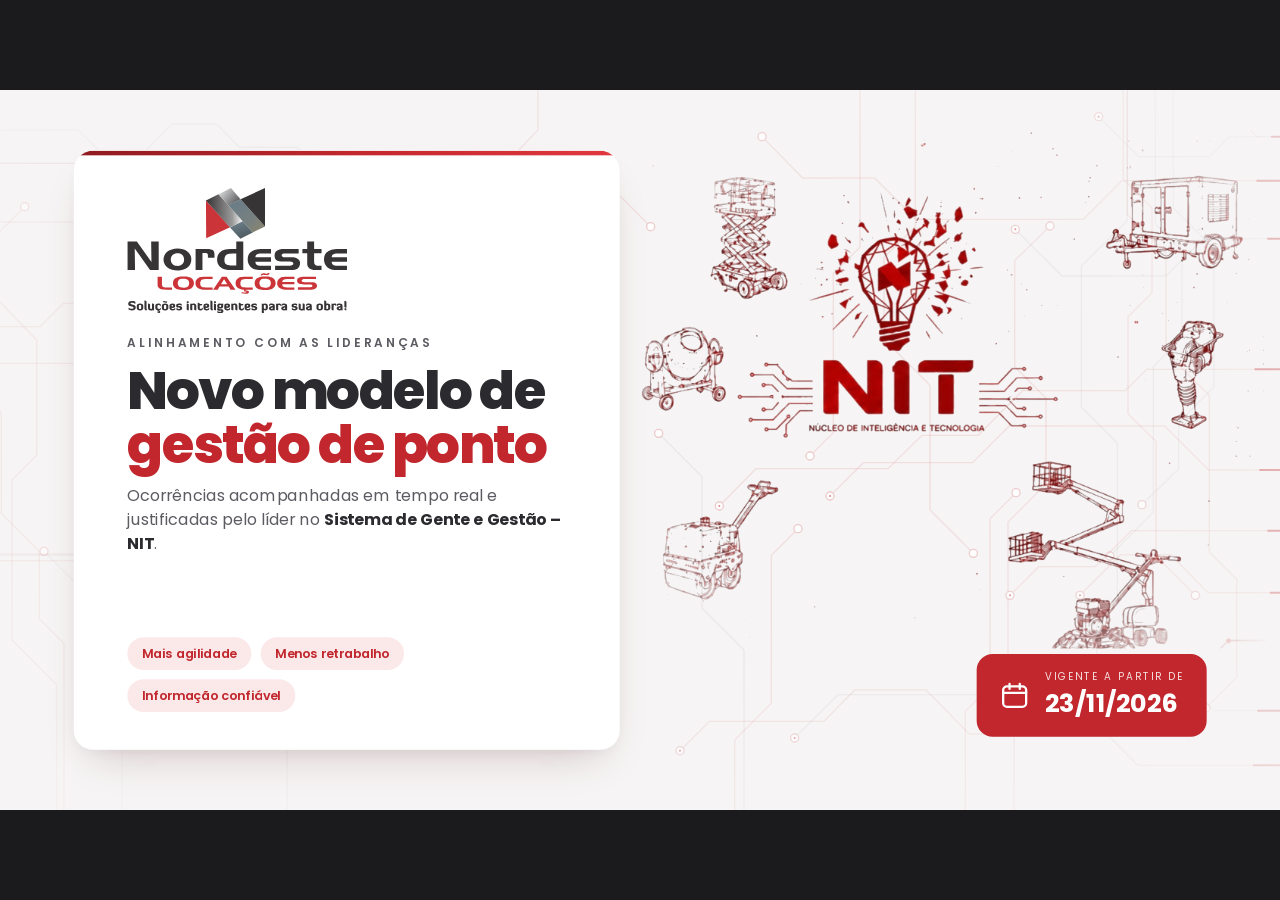
==== commit 7da85797: "fix: centraliza o palco em telas menores que 1920x1080 O grid com place-items:center deslocava o pal" ====
--- a/index.html
+++ b/index.html
@@ -2,44 +2,752 @@
 <html lang="pt-BR">
 <head>
 <meta charset="utf-8">
-<meta name="viewport" content="width=device-width,initial-scale=1">
-<title>Motion Designs</title>
+<meta name="viewport" content="width=device-width, initial-scale=1">
+<title>Novo Modelo de Gestão de Ponto</title>
 <link rel="preconnect" href="https://fonts.googleapis.com">
-<link href="https://fonts.googleapis.com/css2?family=Bricolage+Grotesque:opsz,wght@12..96,400;12..96,800&family=JetBrains+Mono:wght@400&display=swap" rel="stylesheet">
+<link rel="preconnect" href="https://fonts.gstatic.com" crossorigin>
+<link href="https://fonts.googleapis.com/css2?family=Poppins:wght@300;400;500;600;700;800&display=swap" rel="stylesheet">
 <style>
-  :root{--bg:#0a0c11;--text:#eef1f6;--muted:#8e96aa;--line:rgba(255,255,255,.14)}
-  *{box-sizing:border-box;margin:0;padding:0}
-  body{min-height:100vh;background:var(--bg);color:var(--text);font-family:"Bricolage Grotesque",system-ui,sans-serif;
-    display:grid;place-items:center;padding:48px 16px}
-  main{width:min(880px,100%)}
-  .k{font-family:"JetBrains Mono",monospace;font-size:12px;letter-spacing:.14em;text-transform:uppercase;color:var(--muted)}
-  h1{font-size:clamp(44px,8vw,88px);font-weight:800;letter-spacing:-.045em;line-height:.95;margin:14px 0 40px}
-  .grid{display:grid;grid-template-columns:repeat(auto-fit,minmax(260px,1fr));gap:14px}
-  a{--c:#8b9dff;display:block;padding:24px;border-radius:18px;border:1px solid var(--line);color:inherit;text-decoration:none;
-    background:linear-gradient(180deg,rgba(255,255,255,.06),rgba(255,255,255,.02));transition:border-color .2s,transform .2s}
-  a:hover{border-color:var(--c);transform:translateY(-2px)}
-  a b{display:block;font-size:26px;letter-spacing:-.02em;margin:10px 0 6px}
-  a span{color:var(--muted);line-height:1.45}
-  a i{display:inline-block;width:10px;height:10px;border-radius:50%;background:var(--c);box-shadow:0 0 12px var(--c)}
+:root{
+  --red:#C1272D; --red-2:#E0393F; --red-dark:#8E1B20; --red-soft:#FBE9EA;
+  --ink:#2B2B2F; --grey:#5B5B62; --muted:#8C8C94; --line:#E7E2E2;
+  --bg:#F6F4F4; --card:#FFFFFF;
+  --ease:cubic-bezier(.2,.8,.2,1);
+  --shadow:0 30px 60px -30px rgba(80,20,22,.25), 0 8px 24px -12px rgba(0,0,0,.08);
+}
+*{box-sizing:border-box;margin:0;padding:0}
+html,body{height:100%;background:#1b1b1d;overflow:hidden;font-family:Poppins,"Segoe UI",system-ui,sans-serif;color:var(--ink)}
+#viewport{position:fixed;inset:0;overflow:hidden}
+#stage{position:absolute;left:50%;top:50%;width:1920px;height:1080px;background:var(--bg);overflow:hidden;transform-origin:center center}
+
+/* ---------- persistent background ---------- */
+#circuit{position:absolute;inset:0;width:100%;height:100%;pointer-events:none}
+#circuit .trace{fill:none;stroke:rgba(193,39,45,.10);stroke-width:2}
+#circuit .trace.g{stroke:rgba(90,90,98,.08)}
+#circuit .node{fill:#fff;stroke:rgba(193,39,45,.22);stroke-width:2}
+#circuit .pulse{fill:none;stroke:var(--red);stroke-width:3;stroke-linecap:round;stroke-dasharray:.04 .96;opacity:.55;animation:pulse 7s linear infinite}
+@keyframes pulse{from{stroke-dashoffset:1}to{stroke-dashoffset:0}}
+.vignette{position:absolute;inset:0;pointer-events:none;background:radial-gradient(ellipse at 50% 45%,rgba(246,244,244,0) 40%,rgba(246,244,244,.85) 100%)}
+
+/* ---------- chrome ---------- */
+#header{position:absolute;top:0;left:0;right:0;height:120px;display:flex;align-items:center;justify-content:space-between;padding:0 110px;z-index:5;transition:opacity .6s,transform .6s var(--ease)}
+#header.hide{opacity:0;transform:translateY(-30px)}
+#chapter{display:flex;align-items:center;gap:18px;font-size:18px;font-weight:600;letter-spacing:.22em;color:var(--grey);text-transform:uppercase}
+#chapter .num{color:#fff;background:var(--red);border-radius:999px;padding:6px 16px;letter-spacing:.1em}
+#chapter .txt{transition:opacity .4s}
+#footer{position:absolute;left:110px;right:110px;bottom:42px;display:flex;align-items:center;gap:36px;z-index:5;font-size:15px;letter-spacing:.2em;color:var(--muted);font-weight:500;transition:opacity .6s}
+#footer.hide{opacity:0}
+#footer b{color:var(--red);font-weight:600}
+#progress{flex:1;display:flex;gap:10px}
+#progress .seg{flex:1;height:5px;border-radius:9px;background:var(--line);overflow:hidden;position:relative}
+#progress .seg i{position:absolute;inset:0;background:var(--red);transform:scaleX(0);transform-origin:left;transition:transform .8s var(--ease)}
+#count{font-variant-numeric:tabular-nums;color:var(--ink);font-weight:600;letter-spacing:.1em}
+
+/* ---------- slides & transitions ---------- */
+.slide{position:absolute;inset:0;padding:150px 110px 120px;opacity:0;visibility:hidden;transform:translateX(90px) scale(.985);filter:blur(10px);
+  transition:opacity .8s var(--ease),transform 1s var(--ease),filter .8s var(--ease),visibility 0s linear 1s;z-index:2}
+.slide.past{transform:translateX(-90px) scale(.985)}
+.slide.active{opacity:1;visibility:visible;transform:none;filter:none;transition:opacity .9s var(--ease) .15s,transform 1.1s var(--ease) .15s,filter .9s var(--ease) .15s,visibility 0s}
+
+.a{opacity:0;transform:var(--from,translateY(40px));transition:opacity .8s var(--ease),transform 1s var(--ease);transition-delay:0s}
+.slide.active .a{opacity:1;transform:none;transition-delay:calc(var(--d,0) * 1ms + 250ms)}
+.up{--from:translateY(46px)} .dn{--from:translateY(-40px)} .lf{--from:translateX(-60px)} .rt{--from:translateX(60px)}
+.sc{--from:scale(.82)} .fd{--from:none}
+.draw path,.draw line,.draw circle.d{stroke-dasharray:1;stroke-dashoffset:1}
+.slide.active .draw path,.slide.active .draw line,.slide.active .draw circle.d{stroke-dashoffset:0;transition:stroke-dashoffset 1.4s var(--ease);transition-delay:calc(var(--d,0) * 1ms + 250ms)}
+
+/* ---------- type ---------- */
+.kicker{display:inline-flex;align-items:center;gap:14px;font-size:20px;font-weight:600;letter-spacing:.24em;color:var(--red);text-transform:uppercase}
+.kicker::before{content:"";width:46px;height:3px;background:var(--red);border-radius:3px}
+h1.title{font-size:62px;line-height:1.1;font-weight:700;letter-spacing:-.02em;margin-top:16px;max-width:1700px}
+h1.title em{font-style:normal;color:var(--red)}
+.lead{font-size:27px;line-height:1.5;color:var(--grey);margin-top:22px;max-width:1150px;font-weight:400}
+.lead b{color:var(--ink);font-weight:600}
+
+/* ---------- components ---------- */
+.card{background:var(--card);border-radius:30px;box-shadow:var(--shadow);border:1px solid rgba(0,0,0,.03);position:relative;overflow:hidden}
+.card.top::before{content:"";position:absolute;left:0;right:0;top:0;height:7px;background:linear-gradient(90deg,var(--red-dark),var(--red),var(--red-2))}
+.badge{display:inline-grid;place-items:center;width:58px;height:58px;border-radius:50%;background:var(--red-soft);color:var(--red);font-weight:700;font-size:24px;flex:none}
+.pill{display:inline-flex;align-items:center;gap:10px;padding:10px 22px;border-radius:999px;font-size:19px;font-weight:600;background:var(--red-soft);color:var(--red)}
+.pill.grey{background:#ECEAEA;color:var(--grey)}
+.pill.solid{background:var(--red);color:#fff}
+.ico{width:38px;height:38px;stroke:var(--red);fill:none;stroke-width:1.8;stroke-linecap:round;stroke-linejoin:round}
+.bridge{position:absolute;right:110px;bottom:92px;display:flex;align-items:center;gap:16px;font-size:20px;color:var(--grey);font-weight:500}
+.bridge b{color:var(--red);font-weight:600}
+.bridge .arr{width:46px;height:46px;border-radius:50%;background:var(--red);display:grid;place-items:center;animation:nudge 1.8s ease-in-out infinite}
+.bridge .arr svg{width:22px;height:22px;stroke:#fff;fill:none;stroke-width:2.6}
+@keyframes nudge{0%,100%{transform:translateX(0)}50%{transform:translateX(7px)}}
+.equip{position:absolute;pointer-events:none;animation:float 8s ease-in-out infinite}
+@keyframes float{0%,100%{translate:0 0}50%{translate:0 -14px}}
+
+/* ---------- logo ---------- */
+.logo{display:flex;flex-direction:column;align-items:center;line-height:1}
+.logo .wm{font-weight:700;color:#3C3C40;letter-spacing:-.01em}
+.logo .sub{font-weight:600;color:var(--red);letter-spacing:.12em}
+.logo-row{display:flex;align-items:center;gap:14px}
+
+/* ---------- S1 cover ---------- */
+#s1 .left{position:absolute;left:110px;top:90px;bottom:90px;width:820px;padding:56px 80px;display:flex;flex-direction:column}
+#s1 .hero{position:absolute;right:20px;top:60px;width:960px;-webkit-mask-image:radial-gradient(ellipse 70% 70% at 50% 50%,#000 60%,transparent 100%);mask-image:radial-gradient(ellipse 70% 70% at 50% 50%,#000 60%,transparent 100%)}
+#s1 h1{font-size:80px;line-height:1.02;font-weight:800;letter-spacing:-.03em;margin-top:18px}
+#s1 h1 span{color:var(--red)}
+#s1 .tag{font-size:18px;letter-spacing:.26em;color:var(--grey);font-weight:600;margin-top:30px}
+#s1 .sub{font-size:24px;color:var(--grey);margin-top:18px;line-height:1.5}
+#s1 .chips{display:flex;gap:14px;margin-top:auto;flex-wrap:wrap}
+#s1 .date{position:absolute;right:110px;bottom:110px;display:flex;align-items:center;gap:22px;background:var(--red);color:#fff;border-radius:24px;padding:22px 34px}
+#s1 .date small{display:block;font-size:15px;letter-spacing:.22em;opacity:.85}
+#s1 .date strong{font-size:38px;font-weight:700}
+
+/* ---------- S2 agenda ---------- */
+#s2 .track{position:absolute;left:110px;right:110px;top:470px;height:360px}
+#s2 .track svg{position:absolute;left:0;top:0;width:100%;height:100%;overflow:visible}
+#s2 .stop{position:absolute;top:0;width:260px;text-align:center;display:flex;flex-direction:column;align-items:center}
+#s2 .dot{width:92px;height:92px;border-radius:50%;background:#fff;border:3px solid var(--red);display:grid;place-items:center;font-size:28px;font-weight:700;color:var(--red);box-shadow:var(--shadow)}
+#s2 .stop.key .dot{background:var(--red);color:#fff}
+#s2 .stop h3{font-size:25px;margin-top:26px;font-weight:600}
+#s2 .stop p{font-size:18px;color:var(--grey);margin-top:8px;line-height:1.45}
+
+/* ---------- S3 context ---------- */
+.grid3{display:grid;grid-template-columns:repeat(3,1fr);gap:36px;margin-top:64px}
+.grid3 .card{padding:48px 44px 50px}
+.grid3 h3{font-size:30px;font-weight:600;margin-top:28px}
+.grid3 p{font-size:22px;line-height:1.55;color:var(--grey);margin-top:14px}
+.callout{margin-top:44px;display:flex;align-items:center;gap:22px;font-size:25px;color:var(--ink);font-weight:500}
+.callout::before{content:"";width:8px;height:60px;border-radius:6px;background:var(--red)}
+
+/* ---------- flows ---------- */
+.flow{position:relative;display:flex;justify-content:space-between;align-items:stretch;margin-top:60px;gap:0}
+.step{width:290px;padding:34px 28px 32px;position:relative;z-index:2}
+.step .n{font-size:16px;font-weight:700;letter-spacing:.2em;color:var(--muted)}
+.step h4{font-size:24px;font-weight:600;margin-top:14px;line-height:1.25}
+.step p{font-size:18px;color:var(--grey);margin-top:10px;line-height:1.5}
+.step .ico{margin-bottom:8px}
+.flowline{position:absolute;left:0;top:0;width:100%;height:100%;z-index:1;overflow:visible}
+.stat-row{display:flex;gap:26px;margin-top:26px}
+.stat{flex:1;padding:28px 34px;display:flex;align-items:center;gap:22px}
+.stat strong{font-size:46px;font-weight:700;color:var(--red);letter-spacing:-.02em;white-space:nowrap}
+.stat span{font-size:19px;color:var(--grey);line-height:1.4}
+
+/* antes = dessaturado */
+.old .step{background:#FBFAFA}
+.old .step .ico{stroke:#9A9AA0}
+.old .step.pain{background:#fff;border:2px solid var(--red)}
+.old .step.pain .ico{stroke:var(--red)}
+
+/* ---------- S5 cause/impact ---------- */
+#s5 .ci{display:grid;grid-template-columns:1fr 200px 1fr;margin-top:44px;align-items:start}
+#s5 .col h3{font-size:22px;letter-spacing:.22em;text-transform:uppercase;font-weight:700;color:var(--grey);margin-bottom:22px;display:flex;align-items:center;gap:14px}
+#s5 .col.imp h3{color:var(--red)}
+#s5 .item{padding:20px 30px;margin-bottom:18px;display:flex;gap:20px;align-items:center;height:108px}
+#s5 .item h4{font-size:23px;font-weight:600}
+#s5 .item p{font-size:18px;color:var(--grey);margin-top:4px;line-height:1.4}
+#s5 .col.imp .item{border-left:6px solid var(--red)}
+#s5 svg.links{width:200px;height:500px;margin-top:55px;overflow:visible}
+
+/* ---------- S6 now ---------- */
+#s6 .wrap{display:grid;grid-template-columns:1fr 600px;gap:60px;margin-top:34px}
+.live{display:inline-flex;align-items:center;gap:12px;font-weight:600;font-size:19px;color:var(--red);letter-spacing:.14em}
+.live i{width:14px;height:14px;border-radius:50%;background:var(--red);box-shadow:0 0 0 0 rgba(193,39,45,.5);animation:live 1.6s infinite}
+@keyframes live{0%{box-shadow:0 0 0 0 rgba(193,39,45,.55)}100%{box-shadow:0 0 0 18px rgba(193,39,45,0)}}
+.vflow{position:relative;margin-top:30px}
+.vstep{display:flex;gap:26px;align-items:center;padding:18px 30px;margin-bottom:16px;position:relative;z-index:2}
+.vstep h4{font-size:24px;font-weight:600}
+.vstep p{font-size:18px;color:var(--grey);margin-top:3px}
+.vstep .badge{width:60px;height:60px}
+.vline{position:absolute;left:59px;top:40px;bottom:40px;width:3px;background:var(--line);z-index:1;overflow:hidden;border-radius:3px}
+.vline i{position:absolute;left:0;width:3px;height:120px;background:linear-gradient(transparent,var(--red),transparent);animation:down 2.6s linear infinite}
+@keyframes down{from{top:-120px}to{top:100%}}
+.mail{padding:0;overflow:hidden}
+.mail .bar{display:flex;align-items:center;gap:10px;padding:18px 26px;background:#F3F1F1;border-bottom:1px solid var(--line)}
+.mail .bar i{width:13px;height:13px;border-radius:50%;background:#DAD5D5}
+.mail .bar span{margin-left:12px;font-size:16px;color:var(--muted);letter-spacing:.06em}
+.mail .body{padding:26px 36px 30px}
+.mail .from{display:flex;gap:16px;align-items:center}
+.mail .av{width:54px;height:54px;border-radius:50%;background:var(--red);display:grid;place-items:center;color:#fff;font-weight:700}
+.mail .from b{display:block;font-size:20px}
+.mail .from small{font-size:16px;color:var(--muted)}
+.mail h5{font-size:24px;margin:20px 0 8px;font-weight:600}
+.mail table{width:100%;border-collapse:collapse;font-size:20px}
+.mail td{padding:11px 0;border-bottom:1px dashed var(--line)}
+.mail td:first-child{color:var(--muted);width:42%}
+.mail td:last-child{font-weight:600}
+.mail .btn{margin-top:22px;background:var(--red);color:#fff;border-radius:16px;padding:20px;text-align:center;font-weight:700;letter-spacing:.12em;font-size:18px}
+.notif{position:absolute;right:-24px;top:-30px;background:var(--ink);color:#fff;border-radius:18px;padding:14px 22px;font-size:17px;display:flex;gap:10px;align-items:center;box-shadow:var(--shadow);z-index:3}
+.notif i{width:10px;height:10px;border-radius:50%;background:var(--red-2)}
+
+/* ---------- S7 leader ---------- */
+#s7 .opts{display:grid;grid-template-columns:1fr 1fr;gap:34px;margin-top:40px}
+#s7 .opt{padding:46px 48px}
+#s7 .opt h3{font-size:36px;font-weight:700;display:flex;align-items:center;gap:18px}
+#s7 .opt p{font-size:22px;color:var(--grey);margin-top:16px;line-height:1.55}
+#s7 .opt.ok h3{color:var(--red)}
+#s7 .chips{display:flex;gap:14px;flex-wrap:wrap;margin-top:26px}
+#s7 .steps4{display:grid;grid-template-columns:repeat(4,1fr);gap:26px;margin-top:44px}
+#s7 .s4{padding:28px 30px;display:flex;gap:18px;align-items:center}
+#s7 .s4 h4{font-size:21px;font-weight:600;line-height:1.3}
+
+/* ---------- S8 compare ---------- */
+#s8 .cmp{margin-top:46px;display:grid;grid-template-columns:330px 1fr 1fr;row-gap:14px;column-gap:24px}
+#s8 .hd{font-size:22px;font-weight:700;letter-spacing:.22em;text-transform:uppercase;padding:0 30px 6px;display:flex;align-items:center;gap:14px}
+#s8 .hd.before{color:var(--muted)}
+#s8 .hd.after{color:var(--red)}
+#s8 .lbl{font-size:21px;font-weight:600;display:flex;align-items:center;padding-left:6px;color:var(--ink)}
+#s8 .c{padding:22px 30px;font-size:21px;line-height:1.4;border-radius:20px;display:flex;align-items:center;gap:16px;min-height:86px}
+#s8 .c.b{background:#EFEDED;color:var(--grey)}
+#s8 .c.n{background:#fff;box-shadow:var(--shadow);font-weight:500;border-left:6px solid var(--red)}
+#s8 .c.b::before{content:"✕";color:#B0ABAB;font-weight:700}
+#s8 .c.n::before{content:"✓";color:var(--red);font-weight:800}
+
+/* ---------- S9 impact ---------- */
+#s9 .kpis{display:grid;grid-template-columns:repeat(4,1fr);gap:30px;margin-top:56px}
+#s9 .kpi{padding:40px 36px 34px;display:flex;flex-direction:column}
+#s9 .kpi .v{font-size:76px;font-weight:800;color:var(--red);letter-spacing:-.03em;line-height:1}
+#s9 .kpi .v small{font-size:34px;font-weight:700}
+#s9 .kpi h4{font-size:23px;font-weight:600;margin-top:18px}
+#s9 .kpi p{font-size:18px;color:var(--grey);margin:10px 0 18px;line-height:1.5}
+#s9 .kpi .was{font-size:17px;color:var(--muted);margin-top:auto;padding-top:14px;border-top:1px dashed var(--line)}
+#s9 .gains{display:flex;gap:22px;margin-top:40px}
+#s9 .gain{flex:1;padding:26px 30px;display:flex;align-items:center;gap:18px;font-size:21px;font-weight:600}
+
+/* ---------- S10 rules ---------- */
+#s10 .wrap{display:grid;grid-template-columns:560px 1fr;gap:60px;margin-top:50px;align-items:start}
+.ring{position:relative;width:480px;height:480px;display:grid;place-items:center}
+.ring svg{position:absolute;inset:0;transform:rotate(-90deg)}
+.ring .big{font-size:150px;font-weight:800;color:var(--red);letter-spacing:-.04em;line-height:1}
+.ring .big small{font-size:70px}
+.ring .cap{font-size:20px;letter-spacing:.2em;color:var(--grey);font-weight:600;text-align:center;margin-top:6px}
+#s10 .rule{display:flex;gap:24px;padding:30px 36px;margin-bottom:22px;align-items:center}
+#s10 .rule h4{font-size:25px;font-weight:600}
+#s10 .rule p{font-size:19px;color:var(--grey);margin-top:6px;line-height:1.45}
+#s10 .rule.alert{background:var(--red);color:#fff}
+#s10 .rule.alert p{color:rgba(255,255,255,.85)}
+#s10 .rule.alert .badge{background:rgba(255,255,255,.18);color:#fff}
+
+/* ---------- S11 atestado ---------- */
+#s11 .tl{position:relative;display:grid;grid-template-columns:repeat(4,1fr);gap:30px;margin-top:70px}
+#s11 .tl .ln{position:absolute;left:6%;right:6%;top:46px;height:4px;background:var(--line);border-radius:4px;overflow:hidden}
+#s11 .tl .ln i{position:absolute;inset:0;background:var(--red);transform:scaleX(0);transform-origin:left}
+#s11.active .tl .ln i{transform:scaleX(1);transition:transform 2.4s var(--ease) .6s}
+#s11 .ph{display:flex;flex-direction:column;align-items:center;text-align:center}
+#s11 .ph .dot{width:96px;height:96px;border-radius:50%;background:#fff;border:3px solid var(--red);display:grid;place-items:center;box-shadow:var(--shadow);position:relative;z-index:2}
+#s11 .ph.hot .dot{background:var(--red)}
+#s11 .ph.hot .dot .ico{stroke:#fff}
+#s11 .ph .when{margin-top:24px}
+#s11 .ph h4{font-size:24px;font-weight:600;margin-top:16px;line-height:1.3}
+#s11 .ph p{font-size:18px;color:var(--grey);margin-top:10px;line-height:1.5;max-width:330px}
+#s11 .must{display:grid;grid-template-columns:repeat(3,1fr);gap:26px;margin-top:56px}
+#s11 .must .card{padding:28px 32px;display:flex;gap:20px;align-items:center}
+#s11 .must h5{font-size:21px;font-weight:600;line-height:1.35}
+
+/* ---------- S12 veracity ---------- */
+#s12 .quote{margin-top:46px;padding:60px 80px;background:var(--red);color:#fff;border-radius:34px;position:relative;overflow:hidden}
+#s12 .quote::after{content:"”";position:absolute;right:50px;top:-70px;font-size:360px;opacity:.13;font-weight:800}
+#s12 .quote p{font-size:52px;line-height:1.2;font-weight:700;letter-spacing:-.01em;max-width:1400px}
+#s12 .quote small{display:block;margin-top:22px;font-size:20px;letter-spacing:.2em;opacity:.85}
+#s12 .checks{display:grid;grid-template-columns:repeat(4,1fr);gap:26px;margin-top:40px}
+#s12 .chk{padding:32px 30px}
+#s12 .chk h4{font-size:23px;font-weight:600;margin-top:18px}
+#s12 .chk p{font-size:18px;color:var(--grey);margin-top:8px;line-height:1.5}
+
+/* ---------- S13 next ---------- */
+#s13 .wrap{display:grid;grid-template-columns:1fr 560px;gap:60px;margin-top:46px}
+#s13 .ms{display:flex;gap:28px;padding:26px 34px;margin-bottom:20px;align-items:center}
+#s13 .ms .when{width:170px;flex:none;font-weight:700;color:var(--red);font-size:22px;line-height:1.2}
+#s13 .ms h4{font-size:24px;font-weight:600}
+#s13 .ms p{font-size:18px;color:var(--grey);margin-top:5px;line-height:1.45}
+#s13 .ms.go{border:2px solid var(--red)}
+#s13 .contact{padding:44px 44px}
+#s13 .contact h3{font-size:22px;letter-spacing:.2em;color:var(--red);font-weight:700}
+#s13 .contact .row{display:flex;gap:20px;align-items:center;margin-top:34px}
+#s13 .contact .row b{display:block;font-size:26px}
+#s13 .contact .row small{font-size:16px;color:var(--muted);letter-spacing:.14em}
+
+/* ---------- S14 handoff ---------- */
+#s14{display:flex;align-items:center;justify-content:center;text-align:center;flex-direction:column;padding-top:60px}
+#s14 .nit{width:600px}
+#s14 h2{font-size:64px;font-weight:700;letter-spacing:-.02em;margin-top:10px}
+#s14 h2 em{font-style:normal;color:var(--red)}
+#s14 p{font-size:26px;color:var(--grey);margin-top:16px}
+#s14 .thanks{margin-top:36px;display:flex;gap:16px;justify-content:center}
+
+/* ---------- notes & help ---------- */
+#notes{position:fixed;left:50%;bottom:16px;transform:translateX(-50%) translateY(140%);width:min(1100px,92vw);background:rgba(25,25,28,.94);color:#eee;border-radius:16px;padding:18px 24px;font-size:16px;line-height:1.55;z-index:50;transition:transform .4s var(--ease);font-family:Poppins,system-ui,sans-serif}
+#notes.on{transform:translateX(-50%) translateY(0)}
+#notes b{color:#ff8a8e;letter-spacing:.12em;font-size:12px;display:block;margin-bottom:6px}
+#hint{position:fixed;right:16px;top:14px;color:#aaa;font-size:12px;z-index:50;opacity:.0;transition:opacity .5s;font-family:system-ui}
+body:hover #hint{opacity:.6}
+@media (prefers-reduced-motion: reduce){*{animation:none!important;transition-duration:.01ms!important}}
 </style>
 </head>
 <body>
-<main>
-  <div class="k">Setor de T.I · Grupo Ramos</div>
-  <h1>Motion designs</h1>
-  <div class="grid">
-    <a href="gestao-ponto/" style="--c:#e0393f"><i></i><b>Gestão de Ponto · Nordeste</b><span>Novo modelo de gestão de ponto: antes x agora, impacto e regras para as lideranças.</span></a>
-    <a href="resultados-ti/" style="--c:#60a5fa"><i></i><b>Resultados T.I · Ago a Out</b><span>Resultado do trimestre da T.I em motion: GRTI, chamados, satisfação e TMA.</span></a>
-    <a href="aula-planilha-sistema/" style="--c:#d99a1e"><i></i><b>Da planilha ao sistema</b><span>Motion da aula mão na massa: a planilha vira sistema com o Claude, sem e com a skill de design.</span></a>
-    <a href="alinhamento-ti/" style="--c:#245dc1"><i></i><b>Alinhamento de TI</b><span>Responsabilidade, compromisso e autonomia: conversa de 15 minutos com a equipe de TI.</span></a>
-    <a href="oyp-apresentacao/" style="--c:#4f9be8"><i></i><b>OYP · Optimize your process</b><span>Apresentação em slides do sistema de análise de processos com IA.</span></a>
-    <a href="konfia-encontro-01/" style="--c:#00e676"><i></i><b>KONF I.A · Encontro 01</b><span>Imersão Executiva: instalação do Claude, CLAUDE.md, conectores e plugins.</span></a>
-    <a href="konfia-encontro-05/" style="--c:#f59e0b"><i></i><b>KONF I.A · Encontro 05</b><span>Imersão Executiva: fundamentos e glossário.</span></a>
-    <a href="konfia-encontro-02/" style="--c:#a78bfa"><i></i><b>KONF I.A · Encontro 02</b><span>Imersão Executiva: skills e agentes.</span></a>
-    <a href="roteirizador-frotas/" style="--c:#22c55e"><i></i><b>CearáGPS · Roteirizador de Frotas</b><span>Protótipo clicável do app de rastreamento e rotas da frota.</span></a>
-    <a href="treinamento-sistemas/" style="--c:#8b9dff"><i></i><b>Sistemas por setor</b><span>Apresentação dos sistemas que cada setor usa e para que servem.</span></a>
-    <a href="grti-motion/" style="--c:#60a5fa"><i></i><b>GRTI · Chat com a T.I</b><span>Motion de lançamento do chat com a T.I no GRTI.</span></a>
-  </div>
-</main>
+<div id="hint">← → navegar · F tela cheia · N notas</div>
+<div id="viewport"><div id="stage">
+
+  <svg id="circuit" viewBox="0 0 1920 1080" preserveAspectRatio="none"></svg>
+  <div class="vignette"></div>
+
+  <header id="header">
+    <img src="assets/logo-nordeste.svg" alt="Nordeste Locações" style="height:64px;width:auto;display:block">
+    <div id="chapter"><span class="num">01</span><span class="txt">Contexto</span></div>
+  </header>
+
+  <!-- ================= 1 CAPA ================= -->
+  <section class="slide" id="s1" data-chapter="0" data-label="Abertura"
+    data-notes="Abertura. Hoje vamos alinhar o novo modelo de gestão de ponto. A partir de 23/11/2026, o ponto passa a ser acompanhado em tempo real dentro do Sistema de Gente e Gestão – NIT. Primeiro eu explico o porquê e as regras; depois o NIT faz o treinamento prático.">
+    <img class="hero a fd" style="--d:200" src="assets/hero.png" alt="">
+    <div class="left card top a lf" style="--d:0">
+      <img class="a up" style="--d:300;width:330px;max-width:100%;display:block" src="assets/logo-nordeste-completo.svg" alt="Nordeste Locações – Soluções em engenharia para sua obra">
+      <div class="tag a up" style="--d:450">ALINHAMENTO COM AS LIDERANÇAS</div>
+      <h1 class="a up" style="--d:550">Novo modelo de <span>gestão de ponto</span></h1>
+      <p class="sub a up" style="--d:700">Ocorrências acompanhadas em tempo real e justificadas pelo líder no <b style="color:var(--ink)">Sistema de Gente e Gestão – NIT</b>.</p>
+      <div class="chips">
+        <span class="pill a up" style="--d:900">Mais agilidade</span>
+        <span class="pill a up" style="--d:1000">Menos retrabalho</span>
+        <span class="pill a up" style="--d:1100">Informação confiável</span>
+      </div>
+    </div>
+    <div class="date a rt" style="--d:1200">
+      <svg class="ico" style="stroke:#fff;width:46px;height:46px" viewBox="0 0 24 24"><rect x="3" y="5" width="18" height="16" rx="3"/><path d="M3 10h18M8 3v4M16 3v4"/></svg>
+      <div><small>VIGENTE A PARTIR DE</small><strong>23/11/2026</strong></div>
+    </div>
+  </section>
+
+  <!-- ================= 2 ROTEIRO ================= -->
+  <section class="slide" id="s2" data-chapter="0" data-label="Roteiro"
+    data-notes="Este é o caminho de hoje: por que mudar, como era, o que muda, o impacto, as regras e os próximos passos. No final, eu passo a palavra ao NIT.">
+    <span class="kicker a up">Roteiro de hoje</span>
+    <h1 class="title a up" style="--d:100">Do <em>por quê</em> ao <em>como</em>: o caminho desta conversa</h1>
+    <div class="track">
+      <svg class="draw" viewBox="0 0 1700 360" preserveAspectRatio="none" style="--d:300">
+        <path d="M130 46 H1570" pathLength="1" stroke="#C1272D" stroke-width="4" fill="none" stroke-linecap="round"/>
+      </svg>
+      <div class="stop a sc" style="left:0;--d:400"><div class="dot">01</div><h3>Contexto</h3><p>Por que estamos mudando</p></div>
+      <div class="stop a sc" style="left:288px;--d:550"><div class="dot">02</div><h3>Como era</h3><p>O ciclo semanal por e-mail, suas causas e seu impacto</p></div>
+      <div class="stop a sc key" style="left:576px;--d:700"><div class="dot">03</div><h3>O que muda</h3><p>Ponto em tempo real na plataforma</p></div>
+      <div class="stop a sc" style="left:864px;--d:850"><div class="dot">04</div><h3>Impacto</h3><p>O que ganhamos com a mudança</p></div>
+      <div class="stop a sc key" style="left:1152px;--d:1000"><div class="dot">05</div><h3>Regras</h3><p>Prazos, atestados e veracidade</p></div>
+      <div class="stop a sc" style="left:1440px;--d:1150"><div class="dot">06</div><h3>Próximos passos</h3><p>Início e treinamento NIT</p></div>
+    </div>
+    <div class="bridge a fd" style="--d:1500"><span>Começamos pelo <b>contexto</b></span><span class="arr"><svg viewBox="0 0 24 24"><path d="M5 12h14M13 6l6 6-6 6"/></svg></span></div>
+  </section>
+
+  <!-- ================= 3 CONTEXTO ================= -->
+  <section class="slide" id="s3" data-chapter="1" data-label="Contexto"
+    data-notes="A empresa está em transição: jornadas mudando, incluindo a preparação para o fim da escala 6x1. Para acompanhar, as rotinas precisam ser mais ágeis. O ponto é um dos primeiros processos a evoluir.">
+    <img class="equip a fd" src="assets/eq-betoneira.png" style="right:130px;top:150px;width:190px;opacity:.4;--d:600" alt="">
+    <span class="kicker a up">01 · Contexto</span>
+    <h1 class="title a up" style="--d:100">Estamos em um <em>momento de transição</em></h1>
+    <p class="lead a up" style="--d:200">As rotinas internas precisam evoluir junto com a empresa, com mais agilidade e menos tarefas repetitivas.</p>
+    <div class="grid3">
+      <div class="card top a up" style="--d:350">
+        <span class="badge">1</span>
+        <h3>Mudanças na jornada</h3>
+        <p>Transições na organização das jornadas, incluindo a preparação para o fim da escala 6x1.</p>
+      </div>
+      <div class="card top a up" style="--d:500">
+        <span class="badge">2</span>
+        <h3>Processos mais ágeis</h3>
+        <p>Simplificar atividades operacionais e fazer a informação circular mais rápido entre líderes e Gente e Gestão.</p>
+      </div>
+      <div class="card top a up" style="--d:650">
+        <span class="badge">3</span>
+        <h3>Tempo bem aproveitado</h3>
+        <p>Reduzir o trabalho manual para que líderes e Gente e Gestão dediquem tempo ao que realmente é gestão.</p>
+      </div>
+    </div>
+    <div class="callout a lf" style="--d:850">A gestão de ponto é um dos primeiros processos a passar por essa otimização.</div>
+    <div class="bridge a fd" style="--d:1100"><span>Mas antes: <b>como fazíamos até hoje?</b></span><span class="arr"><svg viewBox="0 0 24 24"><path d="M5 12h14M13 6l6 6-6 6"/></svg></span></div>
+  </section>
+
+  <!-- ================= 4 COMO ERA ================= -->
+  <section class="slide old" id="s4" data-chapter="2" data-label="Como era"
+    data-notes="Até agora, toda terça o Gente e Gestão montava um relatório por líder, cerca de 15 minutos cada, para aproximadamente 12 líderes: umas 3 horas só de montagem. O líder levava em média 48h para responder e depois ainda havia cerca de 2h por semana de conferência. Quando a resposta vinha divergente, era preciso reconferir.">
+    <span class="kicker a up">02 · Como era</span>
+    <h1 class="title a up" style="--d:100">Um ciclo <em>semanal, manual</em> e por e-mail</h1>
+    <p class="lead a up" style="--d:200">Toda <b>terça-feira</b>, o relatório de ponto da semana anterior era enviado aos líderes e gestores para análise e justificativa.</p>
+    <div class="flow" style="height:300px;margin-top:44px">
+      <svg class="flowline draw" viewBox="0 0 1700 330" preserveAspectRatio="none" style="--d:500">
+        <path d="M290 165 H1410" pathLength="1" stroke="#CFC9C9" stroke-width="3" stroke-dasharray="1" fill="none"/>
+      </svg>
+      <div class="step card a up" style="--d:350">
+        <svg class="ico" viewBox="0 0 24 24"><rect x="3" y="5" width="18" height="16" rx="3"/><path d="M3 10h18M8 3v4M16 3v4"/></svg>
+        <div class="n">SEGUNDA</div><h4>Semana fecha</h4><p>Ocorrências ficam paradas até o relatório sair.</p>
+      </div>
+      <div class="step card a up pain" style="--d:550">
+        <svg class="ico" viewBox="0 0 24 24"><path d="M6 3h9l4 4v14H6z"/><path d="M9 12h7M9 16h7M9 8h3"/></svg>
+        <div class="n">TERÇA</div><h4>G&amp;G monta 12 relatórios</h4><p>≈15 min por líder, um a um.</p>
+      </div>
+      <div class="step card a up" style="--d:750">
+        <svg class="ico" viewBox="0 0 24 24"><rect x="3" y="5" width="18" height="14" rx="2"/><path d="m3 7 9 6 9-6"/></svg>
+        <div class="n">TERÇA</div><h4>E-mail para cada líder</h4><p>Relatório da semana anterior.</p>
+      </div>
+      <div class="step card a up pain" style="--d:950">
+        <svg class="ico" viewBox="0 0 24 24"><circle cx="12" cy="12" r="9"/><path d="M12 7v5l3 2"/></svg>
+        <div class="n">ATÉ ~48H</div><h4>Líder analisa e responde</h4><p>Justificativas voltam por e-mail, sem padrão.</p>
+      </div>
+      <div class="step card a up pain" style="--d:1150">
+        <svg class="ico" viewBox="0 0 24 24"><path d="M4 12a8 8 0 0 1 14-5.3M20 12a8 8 0 0 1-14 5.3"/><path d="M18 3v4h-4M6 21v-4h4"/></svg>
+        <div class="n">≈2H/SEMANA</div><h4>G&amp;G confere</h4><p>Divergências levam a uma nova conferência.</p>
+      </div>
+    </div>
+    <div class="a up" style="--d:1700;display:flex;justify-content:flex-end;margin-top:18px"><span class="pill solid">↺ Informação divergente = reconferência = retrabalho</span></div>
+    <div class="stat-row">
+      <div class="stat card a up" style="--d:1300"><strong>12</strong><span>líderes recebendo<br>e-mail toda terça</span></div>
+      <div class="stat card a up" style="--d:1400"><strong>~3h</strong><span>de montagem de<br>relatórios por semana</span></div>
+      <div class="stat card a up" style="--d:1500"><strong>~48h</strong><span>de espera pelo<br>retorno dos líderes</span></div>
+      <div class="stat card a up" style="--d:1600"><strong>~2h</strong><span>de conferência<br>semanal pelo G&amp;G</span></div>
+    </div>
+  </section>
+
+  <!-- ================= 5 CAUSA x IMPACTO ================= -->
+  <section class="slide" id="s5" data-chapter="2" data-label="Causa e impacto"
+    data-notes="O problema não era o empenho das pessoas, era o modelo. Cada causa gerava um efeito: informação atrasada gerava retorno lento, e-mail sem padrão gerava divergência, e a conferência manual gerava retrabalho e pendências acumuladas no fechamento.">
+    <span class="kicker a up">02 · Causa e impacto</span>
+    <h1 class="title a up" style="--d:100">O problema não eram as pessoas, <em>era o modelo</em></h1>
+    <div class="ci">
+      <div class="col">
+        <h3 class="a up" style="--d:250">Causa</h3>
+        <div class="item card a lf" style="--d:350"><span class="badge">1</span><div><h4>Relatório semanal e manual</h4><p>Montado um a um, toda terça.</p></div></div>
+        <div class="item card a lf" style="--d:500"><span class="badge">2</span><div><h4>Informação chega atrasada</h4><p>A ocorrência só era vista na semana seguinte.</p></div></div>
+        <div class="item card a lf" style="--d:650"><span class="badge">3</span><div><h4>Resposta por e-mail, sem padrão</h4><p>Cada líder justificava de um jeito.</p></div></div>
+        <div class="item card a lf" style="--d:800"><span class="badge">4</span><div><h4>Conferência 100% manual</h4><p>Tudo dependia de checagem humana.</p></div></div>
+      </div>
+      <svg class="links draw" viewBox="0 0 200 620" style="--d:1000">
+        <path d="M10 59 C100 59 100 59 190 59" pathLength="1" stroke="#C1272D" stroke-width="3" fill="none"/>
+        <path d="M10 197 C100 197 100 197 190 197" pathLength="1" stroke="#C1272D" stroke-width="3" fill="none"/>
+        <path d="M10 335 C100 335 100 335 190 335" pathLength="1" stroke="#C1272D" stroke-width="3" fill="none"/>
+        <path d="M10 473 C100 473 100 473 190 473" pathLength="1" stroke="#C1272D" stroke-width="3" fill="none"/>
+      </svg>
+      <div class="col imp">
+        <h3 class="a up" style="--d:250">Impacto</h3>
+        <div class="item card a rt" style="--d:1150"><div><h4>Tempo do G&amp;G em tarefa repetitiva</h4><p>~3h por semana só montando relatórios.</p></div></div>
+        <div class="item card a rt" style="--d:1300"><div><h4>Tratativa lenta</h4><p>Até ~10 dias entre a ocorrência e a justificativa.</p></div></div>
+        <div class="item card a rt" style="--d:1450"><div><h4>Informações divergentes</h4><p>Justificativas incompletas ou inconsistentes.</p></div></div>
+        <div class="item card a rt" style="--d:1600"><div><h4>Retrabalho e acúmulo</h4><p>Reconferência e pendências no fechamento.</p></div></div>
+      </div>
+    </div>
+    <div class="bridge a fd" style="--d:1900"><span>Para atacar a <b>causa</b>, mudamos o modelo</span><span class="arr"><svg viewBox="0 0 24 24"><path d="M5 12h14M13 6l6 6-6 6"/></svg></span></div>
+  </section>
+
+  <!-- ================= 6 O QUE MUDA ================= -->
+  <section class="slide" id="s6" data-chapter="3" data-label="O que muda"
+    data-notes="A partir de 23/11/2026, acaba o e-mail de terça. A plataforma acompanha em tempo real as batidas de todos os colaboradores de todos os CNPJs. Ao detectar atraso, falta ou inconsistência, ela mesma envia um e-mail ao líder informando o colaborador, o dia e a ocorrência. O líder entra na plataforma e justifica.">
+    <img class="equip a fd" src="assets/eq-gerador.png" style="right:700px;bottom:110px;width:220px;opacity:.18;--d:1400" alt="">
+    <span class="kicker a up">03 · O que muda · a partir de 23/11/2026</span>
+    <h1 class="title a up" style="--d:100">O ponto passa a ser acompanhado <em>em tempo real</em></h1>
+    <div class="wrap">
+      <div>
+        <div class="live a up" style="--d:250"><i></i>SISTEMA DE GENTE E GESTÃO – NIT</div>
+        <div class="vflow">
+          <div class="vline"><i></i></div>
+          <div class="vstep card a lf" style="--d:350"><span class="badge"><svg class="ico" viewBox="0 0 24 24"><circle cx="12" cy="12" r="9"/><path d="M12 7v5l3 2"/></svg></span><div><h4>Colaborador bate o ponto</h4><p>Todos os colaboradores, de todos os CNPJs.</p></div></div>
+          <div class="vstep card a lf" style="--d:500"><span class="badge"><svg class="ico" viewBox="0 0 24 24"><path d="M3 12h4l3-8 4 16 3-8h4"/></svg></span><div><h4>Plataforma monitora em tempo real</h4><p>Identifica atraso, falta ou inconsistência na hora.</p></div></div>
+          <div class="vstep card a lf" style="--d:650"><span class="badge"><svg class="ico" viewBox="0 0 24 24"><rect x="3" y="5" width="18" height="14" rx="2"/><path d="m3 7 9 6 9-6"/></svg></span><div><h4>E-mail automático ao líder</h4><p>Informa o colaborador, o dia e a ocorrência.</p></div></div>
+          <div class="vstep card a lf" style="--d:800;border:2px solid var(--red)"><span class="badge" style="background:var(--red)"><svg class="ico" style="stroke:#fff" viewBox="0 0 24 24"><path d="M4 20h4L19 9l-4-4L4 16z"/></svg></span><div><h4>Líder justifica na plataforma</h4><p>Em até 48h. O G&amp;G valida.</p></div></div>
+        </div>
+      </div>
+      <div style="position:relative;margin-top:60px">
+        <div class="notif a dn" style="--d:1300"><i></i>Nova ocorrência de ponto</div>
+        <div class="card mail a rt" style="--d:950">
+          <div class="bar"><i></i><i></i><i></i><span>Caixa de entrada · Líder</span></div>
+          <div class="body">
+            <div class="from"><span class="av">GG</span><div><b>Sistema de Gente e Gestão</b><small>envio automático</small></div></div>
+            <h5>Ocorrência de ponto identificada</h5>
+            <table>
+              <tr><td>Colaborador</td><td>Nome do colaborador</td></tr>
+              <tr><td>Dia</td><td>23/11/2026</td></tr>
+              <tr><td>Ocorrência</td><td style="color:var(--red)">Atraso na batida de entrada</td></tr>
+              <tr><td>Prazo</td><td>Justificar em até 48h</td></tr>
+            </table>
+            <div class="btn">JUSTIFICAR NA PLATAFORMA</div>
+          </div>
+        </div>
+      </div>
+    </div>
+  </section>
+
+  <!-- ================= 7 PAPEL DO LIDER ================= -->
+  <section class="slide" id="s7" data-chapter="3" data-label="O papel do líder"
+    data-notes="Quando o e-mail chega, o líder não responde o e-mail: ele entra na plataforma e diz se o aviso é procedente ou improcedente e qual foi o motivo. O passo a passo das telas o NIT mostra no treinamento.">
+    <span class="kicker a up">03 · O papel do líder</span>
+    <h1 class="title a up" style="--d:100">Recebeu o aviso? <em>Analise e justifique na plataforma.</em></h1>
+    <div class="steps4">
+      <div class="s4 card a up" style="--d:250"><span class="badge">1</span><h4>Recebe o e-mail automático</h4></div>
+      <div class="s4 card a up" style="--d:380"><span class="badge">2</span><h4>Acessa a plataforma</h4></div>
+      <div class="s4 card a up" style="--d:510"><span class="badge">3</span><h4>Confere o que aconteceu</h4></div>
+      <div class="s4 card a up" style="--d:640"><span class="badge" style="background:var(--red);color:#fff">4</span><h4>Registra a justificativa</h4></div>
+    </div>
+    <div class="opts">
+      <div class="opt card top ok a up" style="--d:800">
+        <h3><svg class="ico" style="width:44px;height:44px" viewBox="0 0 24 24"><circle cx="12" cy="12" r="9"/><path d="m8 12 3 3 5-6"/></svg>Procedente</h3>
+        <p>A ocorrência aconteceu de fato. O líder informa o motivo:</p>
+        <div class="chips"><span class="pill">Esquecimento de batida</span><span class="pill">Atraso</span><span class="pill">Falta</span><span class="pill">Atestado</span></div>
+      </div>
+      <div class="opt card top a up" style="--d:950">
+        <h3><svg class="ico" style="width:44px;height:44px;stroke:var(--grey)" viewBox="0 0 24 24"><circle cx="12" cy="12" r="9"/><path d="m9 9 6 6M15 9l-6 6"/></svg>Improcedente</h3>
+        <p>O aviso não corresponde à realidade. O líder explica o que de fato aconteceu para o G&amp;G tratar.</p>
+        <div class="chips"><span class="pill grey">Detalhes de cada tela: treinamento NIT</span></div>
+      </div>
+    </div>
+    <div class="bridge a fd" style="--d:1200"><span>Lado a lado: <b>antes x agora</b></span><span class="arr"><svg viewBox="0 0 24 24"><path d="M5 12h14M13 6l6 6-6 6"/></svg></span></div>
+  </section>
+
+  <!-- ================= 8 ANTES x AGORA ================= -->
+  <section class="slide" id="s8" data-chapter="3" data-label="Antes x agora"
+    data-notes="Resumo da mudança, linha a linha. Observem que cada linha da coluna da direita resolve uma das causas que vimos no slide de causa e impacto.">
+    <span class="kicker a up">03 · Antes x agora</span>
+    <h1 class="title a up" style="--d:100">Cada mudança responde a <em>uma causa</em></h1>
+    <div class="cmp">
+      <div></div>
+      <div class="hd before a up" style="--d:200">Antes</div>
+      <div class="hd after a up" style="--d:250"><span class="live"><i></i></span>Agora</div>
+
+      <div class="lbl a lf" style="--d:300">Origem da informação</div>
+      <div class="c b a up" style="--d:330">Relatório semanal, montado manualmente</div>
+      <div class="c n a rt" style="--d:900">Plataforma em tempo real, todos os CNPJs</div>
+
+      <div class="lbl a lf" style="--d:380">Comunicação</div>
+      <div class="c b a up" style="--d:410">E-mail toda terça para ~12 líderes</div>
+      <div class="c n a rt" style="--d:1000">E-mail automático a cada ocorrência</div>
+
+      <div class="lbl a lf" style="--d:460">Quando o líder fica sabendo</div>
+      <div class="c b a up" style="--d:490">Na semana seguinte</div>
+      <div class="c n a rt" style="--d:1100">Logo após a ocorrência</div>
+
+      <div class="lbl a lf" style="--d:540">Justificativa</div>
+      <div class="c b a up" style="--d:570">Resposta por e-mail, sem padrão</div>
+      <div class="c n a rt" style="--d:1200">Registro direto na plataforma, em até 48h</div>
+
+      <div class="lbl a lf" style="--d:620">Conferência do G&amp;G</div>
+      <div class="c b a up" style="--d:650">Reconferência de divergências</div>
+      <div class="c n a rt" style="--d:1300">Validação de informação já estruturada</div>
+    </div>
+    <div class="bridge a fd" style="--d:1600"><span>E o que isso <b>gera na prática?</b></span><span class="arr"><svg viewBox="0 0 24 24"><path d="M5 12h14M13 6l6 6-6 6"/></svg></span></div>
+  </section>
+
+  <!-- ================= 9 IMPACTO ================= -->
+  <section class="slide" id="s9" data-chapter="4" data-label="Impacto"
+    data-notes="Impacto. Saem as cerca de 3h semanais de montagem de relatórios, mais de 150 horas por ano. O ciclo de tratativa, que no pior caso chegava a uns 10 dias, cai para no máximo 48h. Zero e-mails manuais às terças. E a informação passa a ser tratada enquanto ainda está fresca, o que reduz divergências e retrabalho.">
+    <img class="equip a fd" src="assets/eq-plataforma.png" style="left:120px;bottom:70px;width:190px;opacity:.3;--d:1500" alt="">
+    <span class="kicker a up">04 · Impacto</span>
+    <h1 class="title a up" style="--d:100">Menos tempo com relatório. <em>Mais tempo para gerir.</em></h1>
+    <div class="kpis">
+      <div class="kpi card top a up" style="--d:300">
+        <div class="v"><span class="count" data-to="3">0</span><small>h/sem</small></div>
+        <h4>de montagem eliminadas</h4><p>12 relatórios × 15 min deixam de existir.</p>
+        <div class="was">≈ <span class="count" data-to="156">0</span> horas por ano liberadas</div>
+      </div>
+      <div class="kpi card top a up" style="--d:450">
+        <div class="v"><span class="count" data-to="48">0</span><small>h</small></div>
+        <h4>ciclo máximo de tratativa</h4><p>Da ocorrência à justificativa registrada.</p>
+        <div class="was">Antes: até ~10 dias no pior caso</div>
+      </div>
+      <div class="kpi card top a up" style="--d:600">
+        <div class="v"><span class="count" data-to="0">0</span><small> e-mails</small></div>
+        <h4>manuais às terças</h4><p>O aviso sai sozinho, por ocorrência.</p>
+        <div class="was">Antes: ~12 e-mails por semana</div>
+      </div>
+      <div class="kpi card top a up" style="--d:750">
+        <div class="v"><span class="count" data-to="100">0</span><small>%</small></div>
+        <h4>dos CNPJs monitorados</h4><p>Todos os colaboradores, em tempo real.</p>
+        <div class="was">Antes: visão semanal e fragmentada</div>
+      </div>
+    </div>
+    <div class="gains">
+      <div class="gain card a up" style="--d:1000"><span class="badge"><svg class="ico" viewBox="0 0 24 24"><path d="m5 12 4 4 10-10"/></svg></span>Informação mais confiável</div>
+      <div class="gain card a up" style="--d:1100"><span class="badge"><svg class="ico" viewBox="0 0 24 24"><path d="M4 12a8 8 0 0 1 14-5.3M18 3v4h-4"/></svg></span>Menos retrabalho para o G&amp;G</div>
+      <div class="gain card a up" style="--d:1200"><span class="badge"><svg class="ico" viewBox="0 0 24 24"><path d="M3 20h18M6 16V9M11 16V5M16 16v-4"/></svg></span>Fechamento sem acúmulo</div>
+    </div>
+    <div class="bridge a fd" style="--d:1500"><span>Para funcionar, precisamos de <b>regras claras</b></span><span class="arr"><svg viewBox="0 0 24 24"><path d="M5 12h14M13 6l6 6-6 6"/></svg></span></div>
+  </section>
+
+  <!-- ================= 10 REGRAS ================= -->
+  <section class="slide" id="s10" data-chapter="5" data-label="Regras"
+    data-notes="Regra principal: toda ocorrência precisa ser justificada na plataforma em até 48 horas após o aviso. A justificativa é responsabilidade do líder. A não justificativa no prazo está sujeita a penalidades.">
+    <span class="kicker a up">05 · Regras</span>
+    <h1 class="title a up" style="--d:100">O prazo continua o mesmo. <em>O canal é que muda.</em></h1>
+    <div class="wrap">
+      <div class="ring a sc" style="--d:250">
+        <svg viewBox="0 0 500 500" class="draw" style="--d:500">
+          <circle cx="250" cy="250" r="225" stroke="#EDE7E7" stroke-width="22" fill="none"/>
+          <circle class="d" cx="250" cy="250" r="225" pathLength="1" stroke="#C1272D" stroke-width="22" stroke-linecap="round" fill="none"/>
+        </svg>
+        <div style="text-align:center"><div class="big"><span class="count" data-to="48">0</span><small>h</small></div><div class="cap">PRAZO PARA<br>JUSTIFICAR</div></div>
+      </div>
+      <div>
+        <div class="rule card a rt" style="--d:500"><span class="badge">1</span><div><h4>Toda ocorrência é justificada em até 48h</h4><p>Contadas a partir do e-mail automático: atraso, falta, esquecimento ou qualquer inconsistência.</p></div></div>
+        <div class="rule card a rt" style="--d:650"><span class="badge">2</span><div><h4>Somente pela plataforma</h4><p>Justificativas por e-mail, WhatsApp ou verbalmente deixam de ser aceitas.</p></div></div>
+        <div class="rule card a rt" style="--d:800"><span class="badge">3</span><div><h4>Responsabilidade do líder</h4><p>Quem recebe o aviso é quem analisa, classifica e justifica.</p></div></div>
+        <div class="rule card alert a rt" style="--d:950"><span class="badge">!</span><div><h4>Não justificar gera penalidade</h4><p>A ausência de justificativa no prazo está sujeita a penalidades.</p></div></div>
+      </div>
+    </div>
+  </section>
+
+  <!-- ================= 11 ATESTADOS ================= -->
+  <section class="slide" id="s11" data-chapter="5" data-label="Atestados"
+    data-notes="Atenção especial aos atestados. O líder justifica em até 48h na plataforma e anexa o atestado. O original físico também precisa ser entregue ao Gente e Gestão em até 48h. Com isso, nós validamos e lançamos no RH ID.">
+    <span class="kicker a up">05 · Regras · Atestados</span>
+    <h1 class="title a up" style="--d:100">Atestado: <em>justificar, anexar e entregar</em> em até 48h</h1>
+    <div class="tl">
+      <div class="ln"><i></i></div>
+      <div class="ph a up" style="--d:400"><div class="dot"><svg class="ico" viewBox="0 0 24 24"><path d="M12 3v18M3 12h18"/></svg></div><span class="pill grey when">Dia da ausência</span><h4>Colaborador apresenta o atestado</h4><p>A plataforma registra a ocorrência e avisa o líder.</p></div>
+      <div class="ph hot a up" style="--d:800"><div class="dot"><svg class="ico" viewBox="0 0 24 24"><path d="M21 12.5 12.5 21a5 5 0 0 1-7-7l9-9a3.5 3.5 0 0 1 5 5l-9 9a2 2 0 0 1-3-3l8-8"/></svg></div><span class="pill solid when">Até 48h</span><h4>Líder justifica e anexa o atestado</h4><p>Registro na plataforma com o arquivo do atestado.</p></div>
+      <div class="ph hot a up" style="--d:1200"><div class="dot"><svg class="ico" viewBox="0 0 24 24"><path d="M6 3h9l4 4v14H6z"/><path d="M9 13l2 2 4-4"/></svg></div><span class="pill solid when">Até 48h</span><h4>Original físico entregue ao G&amp;G</h4><p>O documento em papel continua obrigatório.</p></div>
+      <div class="ph a up" style="--d:1600"><div class="dot"><svg class="ico" viewBox="0 0 24 24"><path d="m5 12 4 4 10-10"/></svg></div><span class="pill grey when">Gente e Gestão</span><h4>Validação e lançamento no RH ID</h4><p>Gerenciamento e justificativa no sistema do RH.</p></div>
+    </div>
+    <div class="must">
+      <div class="card a up" style="--d:1900"><span class="badge">1</span><h5>Sem anexo, a justificativa de atestado fica incompleta</h5></div>
+      <div class="card a up" style="--d:2000"><span class="badge">2</span><h5>Oriente sua equipe: o prazo de 48h vale para o colaborador também</h5></div>
+      <div class="card a up" style="--d:2100"><span class="badge">3</span><h5>O original físico precisa corresponder ao arquivo anexado</h5></div>
+    </div>
+  </section>
+
+  <!-- ================= 12 VERACIDADE ================= -->
+  <section class="slide" id="s12" data-chapter="5" data-label="Veracidade"
+    data-notes="Agilidade só vale se a informação for verdadeira. Quando o líder valida, ele está dando uma informação oficial para o RH. Por isso: conferir antes de validar.">
+    <span class="kicker a up">05 · Regras · Veracidade</span>
+    <h1 class="title a up" style="--d:100">Agilidade só funciona com <em>informação verdadeira</em></h1>
+    <div class="quote a sc" style="--d:300">
+      <p>O líder é responsável pela veracidade da informação que valida.</p>
+      <small>GENTE E GESTÃO · NORDESTE LOCAÇÕES</small>
+    </div>
+    <div class="checks">
+      <div class="chk card top a up" style="--d:600"><span class="badge"><svg class="ico" viewBox="0 0 24 24"><circle cx="11" cy="11" r="7"/><path d="m20 20-4-4"/></svg></span><h4>Confira</h4><p>Verifique o que de fato aconteceu antes de justificar.</p></div>
+      <div class="chk card top a up" style="--d:750"><span class="badge"><svg class="ico" viewBox="0 0 24 24"><path d="m5 12 4 4 10-10"/></svg></span><h4>Valide</h4><p>A justificativa deve corresponder à realidade.</p></div>
+      <div class="chk card top a up" style="--d:900"><span class="badge"><svg class="ico" viewBox="0 0 24 24"><path d="M4 6h16M4 12h16M4 18h10"/></svg></span><h4>Seja claro</h4><p>Evite descrições genéricas ou incompletas.</p></div>
+      <div class="chk card top a up" style="--d:1050"><span class="badge"><svg class="ico" viewBox="0 0 24 24"><circle cx="12" cy="12" r="9"/><path d="M12 7v5l3 2"/></svg></span><h4>Em dia</h4><p>Trate as ocorrências sem deixar acumular.</p></div>
+    </div>
+    <div class="bridge a fd" style="--d:1300"><span>Agora, os <b>próximos passos</b></span><span class="arr"><svg viewBox="0 0 24 24"><path d="M5 12h14M13 6l6 6-6 6"/></svg></span></div>
+  </section>
+
+  <!-- ================= 13 PROXIMOS PASSOS ================= -->
+  <section class="slide" id="s13" data-chapter="6" data-label="Próximos passos"
+    data-notes="Recapitulando: hoje o alinhamento; em seguida, o treinamento do NIT; a partir de 23/11/2026, o novo modelo está valendo e os e-mails de terça acabam. Dúvidas sobre regras e prazos: Gente e Gestão, pelo WhatsApp ou pelo e-mail dp@nordesteloc.com.br.">
+    <span class="kicker a up">06 · Próximos passos</span>
+    <h1 class="title a up" style="--d:100">Uma mudança que <em>depende de todos</em></h1>
+    <div class="wrap">
+      <div>
+        <div class="ms card a lf" style="--d:300"><div class="when">Hoje</div><div><h4>Alinhamento com as lideranças</h4><p>Novo modelo, regras e responsabilidades.</p></div></div>
+        <div class="ms card a lf" style="--d:450"><div class="when">Em seguida</div><div><h4>Treinamento prático com o NIT</h4><p>Acesso, telas e como registrar as justificativas.</p></div></div>
+        <div class="ms card go a lf" style="--d:600"><div class="when">23/11/2026</div><div><h4>Novo modelo em vigor</h4><p>Fim dos e-mails de terça. Ocorrências tratadas na plataforma.</p></div></div>
+        <div class="ms card a lf" style="--d:750"><div class="when">Todo dia</div><div><h4>Justificar em até 48h</h4><p>Com veracidade e, nos atestados, com anexo e original.</p></div></div>
+      </div>
+      <div class="contact card top a rt" style="--d:900">
+        <h3>DÚVIDAS · GENTE E GESTÃO</h3>
+        <div class="row"><span class="badge"><svg class="ico" viewBox="0 0 24 24"><path d="M20 12a8 8 0 0 1-11.8 7L4 20l1.1-4A8 8 0 1 1 20 12z"/></svg></span><div><small>WHATSAPP</small><b>(85) 9 9131-9666</b></div></div>
+        <div class="row"><span class="badge"><svg class="ico" viewBox="0 0 24 24"><rect x="3" y="5" width="18" height="14" rx="2"/><path d="m3 7 9 6 9-6"/></svg></span><div><small>E-MAIL</small><b>dp@nordesteloc.com.br</b></div></div>
+        <div class="row"><span class="badge"><svg class="ico" viewBox="0 0 24 24"><path d="M9 18h6M10 21h4M12 3a6 6 0 0 0-4 10.5c.7.7 1 1.5 1 2.5h6c0-1 .3-1.8 1-2.5A6 6 0 0 0 12 3z"/></svg></span><div><small>USO DA PLATAFORMA</small><b>NIT · Treinamento</b></div></div>
+      </div>
+    </div>
+  </section>
+
+  <!-- ================= 14 PASSAGEM NIT ================= -->
+  <section class="slide" id="s14" data-chapter="6" data-label="Treinamento NIT"
+    data-notes="Obrigada! Agora passo a palavra para o NIT, que vai mostrar a plataforma na prática.">
+    <img class="equip a fd" src="assets/eq-tesoura.png" style="left:150px;top:220px;width:200px;opacity:.35;--d:700" alt="">
+    <img class="equip a fd" src="assets/eq-rolo.png" style="left:230px;bottom:150px;width:250px;opacity:.3;--d:850;animation-delay:-3s" alt="">
+    <img class="equip a fd" src="assets/eq-gerador.png" style="right:150px;top:200px;width:270px;opacity:.3;--d:1000;animation-delay:-5s" alt="">
+    <img class="equip a fd" src="assets/eq-plataforma.png" style="right:200px;bottom:130px;width:260px;opacity:.3;--d:1150;animation-delay:-2s" alt="">
+    <img class="nit a sc" style="--d:200" src="assets/nit.png" alt="NIT – Núcleo de Inteligência e Tecnologia">
+    <h2 class="a up" style="--d:500">Agora, a plataforma <em>na prática</em></h2>
+    <p class="a up" style="--d:650">Treinamento conduzido pelo NIT: acesso, telas e registro das justificativas.</p>
+    <div class="thanks a up" style="--d:800"><span class="pill solid">Obrigado(a)!</span><span class="pill">Vigente a partir de 23/11/2026</span></div>
+  </section>
+
+  <footer id="footer">
+    <span>NORDESTE LOCAÇÕES &nbsp;|&nbsp; <b>GENTE E GESTÃO</b> + NIT</span>
+    <div id="progress"></div>
+    <span id="count">01 / 14</span>
+  </footer>
+</div></div>
+<div id="notes"><b>NOTAS DO APRESENTADOR</b><span></span></div>
+
+<script>
+(() => {
+  const stage = document.getElementById('stage');
+  const slides = [...document.querySelectorAll('.slide')];
+  const chapters = ['Abertura','Contexto','Como era','O que muda','Impacto','Regras','Próximos passos'];
+  const header = document.getElementById('header'), footer = document.getElementById('footer');
+  const chNum = document.querySelector('#chapter .num'), chTxt = document.querySelector('#chapter .txt');
+  const prog = document.getElementById('progress'), count = document.getElementById('count');
+  const notes = document.getElementById('notes'), notesTxt = notes.querySelector('span');
+  let cur = -1;
+
+  // scale stage to viewport
+  const fit = () => { const s = Math.min(innerWidth/1920, innerHeight/1080); stage.style.transform = `translate(-50%,-50%) scale(${s})`; };
+  addEventListener('resize', fit); fit();
+
+  // progress segments = chapters 1..6
+  for (let i=1;i<=6;i++){ const d=document.createElement('div'); d.className='seg'; d.innerHTML='<i></i>'; prog.appendChild(d); }
+
+  // circuit background (deterministic)
+  (function circuit(){
+    const svg = document.getElementById('circuit'); let seed = 7;
+    const rnd = () => (seed = (seed*16807)%2147483647, (seed-1)/2147483646);
+    let html = '';
+    const lines = [];
+    const edges = [[0,1],[1,0],[0,-1],[-1,0]];
+    for (let i=0;i<34;i++){
+      const side = i%4; let x,y,dx,dy;
+      if (side===0){x=0;y=60+rnd()*960;dx=1;dy=0}
+      if (side===1){x=1920;y=60+rnd()*960;dx=-1;dy=0}
+      if (side===2){x=80+rnd()*1760;y=0;dx=0;dy=1}
+      if (side===3){x=80+rnd()*1760;y=1080;dx=0;dy=-1}
+      let d = `M${x|0} ${y|0}`; const segs = 2+ (rnd()*3|0);
+      for (let s=0;s<segs;s++){
+        const L = 60+rnd()*200; x+=dx*L; y+=dy*L; d+=` L${x|0} ${y|0}`;
+        const diag = 30+rnd()*40;
+        if (dx){ const sy = rnd()<.5?-1:1; x+=dx*diag; y+=sy*diag; } else { const sx = rnd()<.5?-1:1; x+=sx*diag; y+=dy*diag; }
+        d+=` L${x|0} ${y|0}`;
+      }
+      const g = i%3===0 ? ' g':'';
+      html += `<path class="trace${g}" d="${d}"/><circle class="node" cx="${x|0}" cy="${y|0}" r="6"/>`;
+      if (i%4===1) lines.push(d);
+    }
+    lines.forEach((d,k)=> html += `<path class="pulse" pathLength="1" d="${d}" style="animation-delay:${-k*1.3}s;animation-duration:${6+k%3*2}s"/>`);
+    svg.innerHTML = html;
+  })();
+
+  function countUp(slide){
+    slide.querySelectorAll('.count').forEach(el => {
+      const to = +el.dataset.to; const t0 = performance.now() + 500; const dur = 1600;
+      el.textContent = '0';
+      const tick = now => { const p = Math.min(1, Math.max(0,(now-t0)/dur)); const e = 1-Math.pow(1-p,3);
+        el.textContent = Math.round(to*e).toLocaleString('pt-BR'); if (p<1 && slide.classList.contains('active')) requestAnimationFrame(tick); };
+      requestAnimationFrame(tick);
+    });
+  }
+
+  function go(n){
+    n = Math.max(0, Math.min(slides.length-1, n)); if (n===cur) return;
+    slides.forEach((s,i)=>{ s.classList.toggle('active', i===n); s.classList.toggle('past', i<n); });
+    cur = n; const s = slides[n]; const ch = +s.dataset.chapter;
+    header.classList.toggle('hide', n===0); footer.classList.toggle('hide', n===0);
+    chNum.textContent = String(ch).padStart(2,'0'); chNum.style.display = ch ? '' : 'none'; chTxt.textContent = s.dataset.label;
+    [...prog.children].forEach((seg,i)=>{
+      const idx = i+1; const inCh = slides.filter(x=>+x.dataset.chapter===idx); const pos = inCh.indexOf(s);
+      seg.firstChild.style.transform = `scaleX(${idx<ch?1: idx===ch ? (pos+1)/inCh.length : 0})`;
+    });
+    count.textContent = `${String(n+1).padStart(2,'0')} / ${slides.length}`;
+    notesTxt.textContent = s.dataset.notes || '';
+    history.replaceState(null,'','#'+(n+1));
+    countUp(s);
+  }
+
+  addEventListener('keydown', e => {
+    if (['ArrowRight','PageDown',' ','Enter'].includes(e.key)) { e.preventDefault(); go(cur+1); }
+    else if (['ArrowLeft','PageUp','Backspace'].includes(e.key)) { e.preventDefault(); go(cur-1); }
+    else if (e.key==='Home') go(0); else if (e.key==='End') go(slides.length-1);
+    else if (e.key.toLowerCase()==='f') { document.fullscreenElement ? document.exitFullscreen() : document.documentElement.requestFullscreen(); }
+    else if (e.key.toLowerCase()==='n') notes.classList.toggle('on');
+  });
+  document.getElementById('viewport').addEventListener('click', e => go(cur + (e.clientX > innerWidth/3 ? 1 : -1)));
+  let tx=null; addEventListener('touchstart',e=>tx=e.touches[0].clientX,{passive:true});
+  addEventListener('touchend',e=>{ if(tx===null)return; const dx=e.changedTouches[0].clientX-tx; if(Math.abs(dx)>50) go(cur+(dx<0?1:-1)); tx=null; });
+
+  const start = parseInt(location.hash.slice(1)) - 1;
+  requestAnimationFrame(()=> go(isNaN(start)?0:start));
+})();
+</script>
 </body>
 </html>
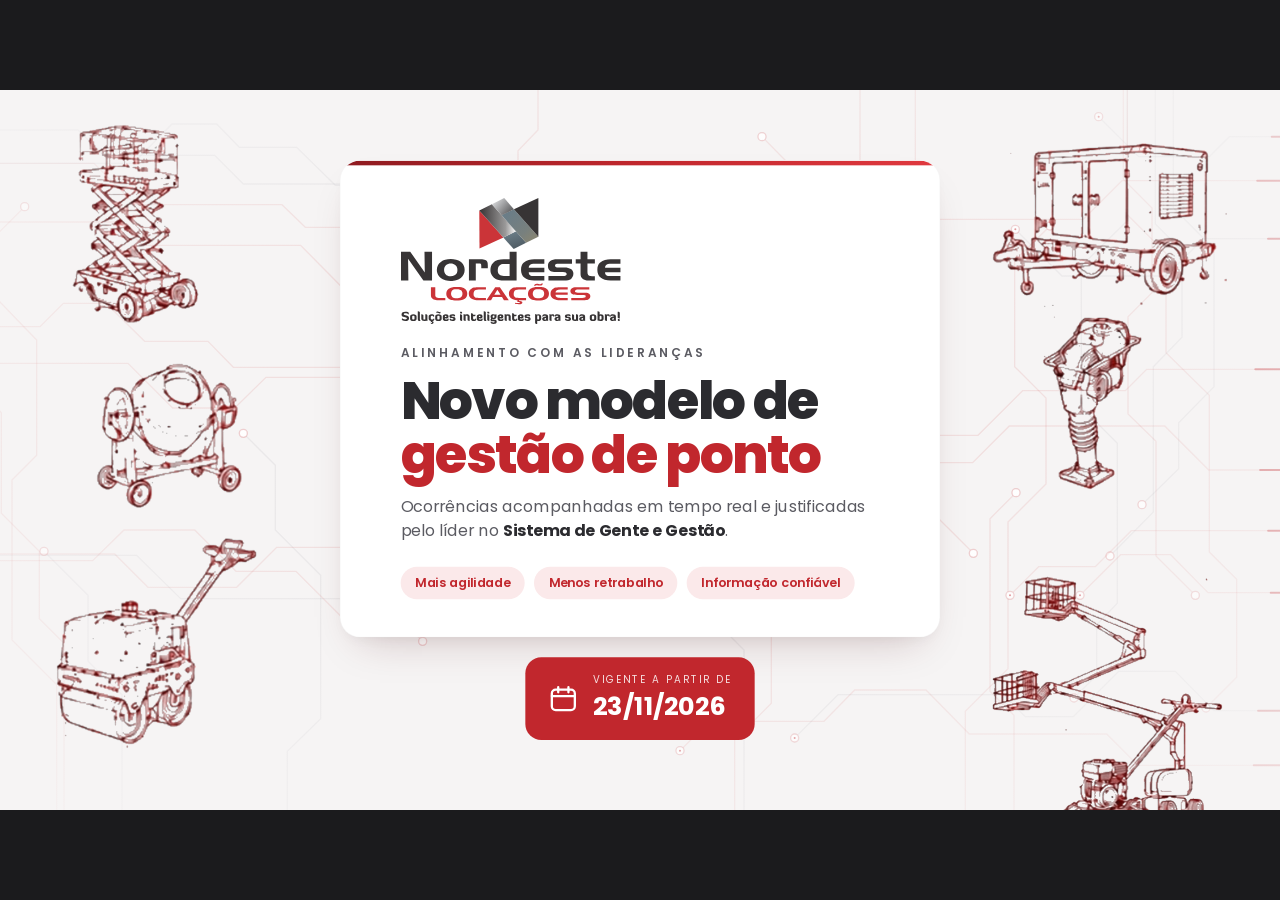
==== commit 871aff5a: "feat: ajustes da apresentação de gestão de ponto - Capa: wallpaper de equipamentos, card central, se" ====
--- a/index.html
+++ b/index.html
@@ -87,25 +87,17 @@
 .logo-row{display:flex;align-items:center;gap:14px}
 
 /* ---------- S1 cover ---------- */
-#s1 .left{position:absolute;left:110px;top:90px;bottom:90px;width:820px;padding:56px 80px;display:flex;flex-direction:column}
-#s1 .hero{position:absolute;right:20px;top:60px;width:960px;-webkit-mask-image:radial-gradient(ellipse 70% 70% at 50% 50%,#000 60%,transparent 100%);mask-image:radial-gradient(ellipse 70% 70% at 50% 50%,#000 60%,transparent 100%)}
-#s1 h1{font-size:80px;line-height:1.02;font-weight:800;letter-spacing:-.03em;margin-top:18px}
-#s1 h1 span{color:var(--red)}
-#s1 .tag{font-size:18px;letter-spacing:.26em;color:var(--grey);font-weight:600;margin-top:30px}
-#s1 .sub{font-size:24px;color:var(--grey);margin-top:18px;line-height:1.5}
-#s1 .chips{display:flex;gap:14px;margin-top:auto;flex-wrap:wrap}
-#s1 .date{position:absolute;right:110px;bottom:110px;display:flex;align-items:center;gap:22px;background:var(--red);color:#fff;border-radius:24px;padding:22px 34px}
-#s1 .date small{display:block;font-size:15px;letter-spacing:.22em;opacity:.85}
-#s1 .date strong{font-size:38px;font-weight:700}
-
-/* ---------- S2 agenda ---------- */
-#s2 .track{position:absolute;left:110px;right:110px;top:470px;height:360px}
-#s2 .track svg{position:absolute;left:0;top:0;width:100%;height:100%;overflow:visible}
-#s2 .stop{position:absolute;top:0;width:260px;text-align:center;display:flex;flex-direction:column;align-items:center}
-#s2 .dot{width:92px;height:92px;border-radius:50%;background:#fff;border:3px solid var(--red);display:grid;place-items:center;font-size:28px;font-weight:700;color:var(--red);box-shadow:var(--shadow)}
-#s2 .stop.key .dot{background:var(--red);color:#fff}
-#s2 .stop h3{font-size:25px;margin-top:26px;font-weight:600}
-#s2 .stop p{font-size:18px;color:var(--grey);margin-top:8px;line-height:1.45}
+.cover{padding:0;display:flex;flex-direction:column;align-items:center;justify-content:center;gap:30px}
+.cover .left{position:relative;z-index:3;width:900px;padding:56px 90px;display:flex;flex-direction:column}
+.cover .wall{position:absolute;inset:0;z-index:1}
+.cover h1{font-size:80px;line-height:1.02;font-weight:800;letter-spacing:-.03em;margin-top:18px}
+.cover h1 span{color:var(--red)}
+.cover .tag{font-size:18px;letter-spacing:.26em;color:var(--grey);font-weight:600;margin-top:30px}
+.cover .sub{font-size:24px;color:var(--grey);margin-top:18px;line-height:1.5}
+.cover .chips{display:flex;gap:14px;margin-top:36px;flex-wrap:wrap}
+.cover .date{position:relative;z-index:3;display:flex;align-items:center;gap:22px;background:var(--red);color:#fff;border-radius:24px;padding:22px 34px}
+.cover .date small{display:block;font-size:15px;letter-spacing:.22em;opacity:.85}
+.cover .date strong{font-size:38px;font-weight:700}
 
 /* ---------- S3 context ---------- */
 .grid3{display:grid;grid-template-columns:repeat(3,1fr);gap:36px;margin-top:64px}
@@ -150,7 +142,19 @@
 .live i{width:14px;height:14px;border-radius:50%;background:var(--red);box-shadow:0 0 0 0 rgba(193,39,45,.5);animation:live 1.6s infinite}
 @keyframes live{0%{box-shadow:0 0 0 0 rgba(193,39,45,.55)}100%{box-shadow:0 0 0 18px rgba(193,39,45,0)}}
 .vflow{position:relative;margin-top:30px}
-.vstep{display:flex;gap:26px;align-items:center;padding:18px 30px;margin-bottom:16px;position:relative;z-index:2}
+.vstep{display:flex;gap:26px;align-items:center;padding:14px 30px;margin-bottom:12px;position:relative;z-index:2}
+.vstep.big{flex-direction:column;align-items:stretch;gap:16px;padding:20px 30px 22px;margin-bottom:0}
+.vstep.big .hd{display:flex;gap:26px;align-items:center}
+.branches{display:grid;grid-template-columns:1.25fr 1fr;gap:22px;padding-top:16px;border-top:1px dashed var(--line)}
+.br{display:flex;flex-direction:column;gap:8px;min-width:0}
+.br h5{font-size:21px;font-weight:700;display:flex;align-items:center;gap:10px}
+.br h5 .ico{width:28px;height:28px}
+.br.ok h5{color:var(--red)}
+.br.no h5{color:var(--grey)}
+.br.no h5 .ico{stroke:var(--grey)}
+.br p{font-size:16px;color:var(--grey);line-height:1.4}
+.br .chips{display:flex;gap:8px;flex-wrap:wrap}
+.br .pill{font-size:15px;padding:6px 14px}
 .vstep h4{font-size:24px;font-weight:600}
 .vstep p{font-size:18px;color:var(--grey);margin-top:3px}
 .vstep .badge{width:60px;height:60px}
@@ -175,17 +179,6 @@
 .notif{position:absolute;right:-24px;top:-30px;background:var(--ink);color:#fff;border-radius:18px;padding:14px 22px;font-size:17px;display:flex;gap:10px;align-items:center;box-shadow:var(--shadow);z-index:3}
 .notif i{width:10px;height:10px;border-radius:50%;background:var(--red-2)}
 
-/* ---------- S7 leader ---------- */
-#s7 .opts{display:grid;grid-template-columns:1fr 1fr;gap:34px;margin-top:40px}
-#s7 .opt{padding:46px 48px}
-#s7 .opt h3{font-size:36px;font-weight:700;display:flex;align-items:center;gap:18px}
-#s7 .opt p{font-size:22px;color:var(--grey);margin-top:16px;line-height:1.55}
-#s7 .opt.ok h3{color:var(--red)}
-#s7 .chips{display:flex;gap:14px;flex-wrap:wrap;margin-top:26px}
-#s7 .steps4{display:grid;grid-template-columns:repeat(4,1fr);gap:26px;margin-top:44px}
-#s7 .s4{padding:28px 30px;display:flex;gap:18px;align-items:center}
-#s7 .s4 h4{font-size:21px;font-weight:600;line-height:1.3}
-
 /* ---------- S8 compare ---------- */
 #s8 .cmp{margin-top:46px;display:grid;grid-template-columns:330px 1fr 1fr;row-gap:14px;column-gap:24px}
 #s8 .hd{font-size:22px;font-weight:700;letter-spacing:.22em;text-transform:uppercase;padding:0 30px 6px;display:flex;align-items:center;gap:14px}
@@ -210,7 +203,7 @@
 #s9 .gain{flex:1;padding:26px 30px;display:flex;align-items:center;gap:18px;font-size:21px;font-weight:600}
 
 /* ---------- S10 rules ---------- */
-#s10 .wrap{display:grid;grid-template-columns:560px 1fr;gap:60px;margin-top:50px;align-items:start}
+#s10 .wrap{display:grid;grid-template-columns:560px 1fr;gap:60px;margin-top:50px;align-items:center}
 .ring{position:relative;width:480px;height:480px;display:grid;place-items:center}
 .ring svg{position:absolute;inset:0;transform:rotate(-90deg)}
 .ring .big{font-size:150px;font-weight:800;color:var(--red);letter-spacing:-.04em;line-height:1}
@@ -256,19 +249,11 @@
 #s13 .ms h4{font-size:24px;font-weight:600}
 #s13 .ms p{font-size:18px;color:var(--grey);margin-top:5px;line-height:1.45}
 #s13 .ms.go{border:2px solid var(--red)}
-#s13 .contact{padding:44px 44px}
+#s13 .contact{padding:44px 44px 48px;align-self:start}
 #s13 .contact h3{font-size:22px;letter-spacing:.2em;color:var(--red);font-weight:700}
 #s13 .contact .row{display:flex;gap:20px;align-items:center;margin-top:34px}
 #s13 .contact .row b{display:block;font-size:26px}
 #s13 .contact .row small{font-size:16px;color:var(--muted);letter-spacing:.14em}
-
-/* ---------- S14 handoff ---------- */
-#s14{display:flex;align-items:center;justify-content:center;text-align:center;flex-direction:column;padding-top:60px}
-#s14 .nit{width:600px}
-#s14 h2{font-size:64px;font-weight:700;letter-spacing:-.02em;margin-top:10px}
-#s14 h2 em{font-style:normal;color:var(--red)}
-#s14 p{font-size:26px;color:var(--grey);margin-top:16px}
-#s14 .thanks{margin-top:36px;display:flex;gap:16px;justify-content:center}
 
 /* ---------- notes & help ---------- */
 #notes{position:fixed;left:50%;bottom:16px;transform:translateX(-50%) translateY(140%);width:min(1100px,92vw);background:rgba(25,25,28,.94);color:#eee;border-radius:16px;padding:18px 24px;font-size:16px;line-height:1.55;z-index:50;transition:transform .4s var(--ease);font-family:Poppins,system-ui,sans-serif}
@@ -292,14 +277,21 @@
   </header>
 
   <!-- ================= 1 CAPA ================= -->
-  <section class="slide" id="s1" data-chapter="0" data-label="Abertura"
+  <section class="slide cover" id="s1" data-chapter="0" data-label="Abertura"
     data-notes="Abertura. Hoje vamos alinhar o novo modelo de gestão de ponto. A partir de 23/11/2026, o ponto passa a ser acompanhado em tempo real dentro do Sistema de Gente e Gestão – NIT. Primeiro eu explico o porquê e as regras; depois o NIT faz o treinamento prático.">
-    <img class="hero a fd" style="--d:200" src="assets/hero.png" alt="">
+    <div class="wall" aria-hidden="true">
+      <img class="equip a fd" src="assets/eq-tesoura.png"     style="left:90px;top:40px;width:230px;--d:200" alt="">
+      <img class="equip a fd" src="assets/eq-betoneira.png"   style="left:130px;top:395px;width:250px;--d:350;animation-delay:-2s" alt="">
+      <img class="equip a fd" src="assets/eq-rolo.png"        style="left:70px;bottom:50px;width:330px;--d:500;animation-delay:-4s" alt="">
+      <img class="equip a fd" src="assets/eq-gerador.png"     style="right:80px;top:70px;width:360px;--d:250;animation-delay:-1s" alt="">
+      <img class="equip a fd" src="assets/eq-compactador.png" style="right:190px;top:320px;width:180px;--d:400;animation-delay:-3s" alt="">
+      <img class="equip a fd" src="assets/eq-plataforma.png"  style="right:60px;bottom:-24px;width:380px;--d:550;animation-delay:-5s" alt="">
+    </div>
     <div class="left card top a lf" style="--d:0">
       <img class="a up" style="--d:300;width:330px;max-width:100%;display:block" src="assets/logo-nordeste-completo.svg" alt="Nordeste Locações – Soluções em engenharia para sua obra">
       <div class="tag a up" style="--d:450">ALINHAMENTO COM AS LIDERANÇAS</div>
       <h1 class="a up" style="--d:550">Novo modelo de <span>gestão de ponto</span></h1>
-      <p class="sub a up" style="--d:700">Ocorrências acompanhadas em tempo real e justificadas pelo líder no <b style="color:var(--ink)">Sistema de Gente e Gestão – NIT</b>.</p>
+      <p class="sub a up" style="--d:700">Ocorrências acompanhadas em tempo real e justificadas pelo líder no <b style="color:var(--ink)">Sistema de Gente e Gestão</b>.</p>
       <div class="chips">
         <span class="pill a up" style="--d:900">Mais agilidade</span>
         <span class="pill a up" style="--d:1000">Menos retrabalho</span>
@@ -310,25 +302,6 @@
       <svg class="ico" style="stroke:#fff;width:46px;height:46px" viewBox="0 0 24 24"><rect x="3" y="5" width="18" height="16" rx="3"/><path d="M3 10h18M8 3v4M16 3v4"/></svg>
       <div><small>VIGENTE A PARTIR DE</small><strong>23/11/2026</strong></div>
     </div>
-  </section>
-
-  <!-- ================= 2 ROTEIRO ================= -->
-  <section class="slide" id="s2" data-chapter="0" data-label="Roteiro"
-    data-notes="Este é o caminho de hoje: por que mudar, como era, o que muda, o impacto, as regras e os próximos passos. No final, eu passo a palavra ao NIT.">
-    <span class="kicker a up">Roteiro de hoje</span>
-    <h1 class="title a up" style="--d:100">Do <em>por quê</em> ao <em>como</em>: o caminho desta conversa</h1>
-    <div class="track">
-      <svg class="draw" viewBox="0 0 1700 360" preserveAspectRatio="none" style="--d:300">
-        <path d="M130 46 H1570" pathLength="1" stroke="#C1272D" stroke-width="4" fill="none" stroke-linecap="round"/>
-      </svg>
-      <div class="stop a sc" style="left:0;--d:400"><div class="dot">01</div><h3>Contexto</h3><p>Por que estamos mudando</p></div>
-      <div class="stop a sc" style="left:288px;--d:550"><div class="dot">02</div><h3>Como era</h3><p>O ciclo semanal por e-mail, suas causas e seu impacto</p></div>
-      <div class="stop a sc key" style="left:576px;--d:700"><div class="dot">03</div><h3>O que muda</h3><p>Ponto em tempo real na plataforma</p></div>
-      <div class="stop a sc" style="left:864px;--d:850"><div class="dot">04</div><h3>Impacto</h3><p>O que ganhamos com a mudança</p></div>
-      <div class="stop a sc key" style="left:1152px;--d:1000"><div class="dot">05</div><h3>Regras</h3><p>Prazos, atestados e veracidade</p></div>
-      <div class="stop a sc" style="left:1440px;--d:1150"><div class="dot">06</div><h3>Próximos passos</h3><p>Início e treinamento NIT</p></div>
-    </div>
-    <div class="bridge a fd" style="--d:1500"><span>Começamos pelo <b>contexto</b></span><span class="arr"><svg viewBox="0 0 24 24"><path d="M5 12h14M13 6l6 6-6 6"/></svg></span></div>
   </section>
 
   <!-- ================= 3 CONTEXTO ================= -->
@@ -356,12 +329,12 @@
       </div>
     </div>
     <div class="callout a lf" style="--d:850">A gestão de ponto é um dos primeiros processos a passar por essa otimização.</div>
-    <div class="bridge a fd" style="--d:1100"><span>Mas antes: <b>como fazíamos até hoje?</b></span><span class="arr"><svg viewBox="0 0 24 24"><path d="M5 12h14M13 6l6 6-6 6"/></svg></span></div>
+    <div class="bridge a fd" style="--d:1100"><span>Primeiro, <b>o antes</b>: como o ponto era tratado até a semana passada</span><span class="arr"><svg viewBox="0 0 24 24"><path d="M5 12h14M13 6l6 6-6 6"/></svg></span></div>
   </section>
 
   <!-- ================= 4 COMO ERA ================= -->
   <section class="slide old" id="s4" data-chapter="2" data-label="Como era"
-    data-notes="Até agora, toda terça o Gente e Gestão montava um relatório por líder, cerca de 15 minutos cada, para aproximadamente 12 líderes: umas 3 horas só de montagem. O líder levava em média 48h para responder e depois ainda havia cerca de 2h por semana de conferência. Quando a resposta vinha divergente, era preciso reconferir.">
+    data-notes="Até agora, toda terça o Gente e Gestão montava um relatório por líder, cerca de 15 minutos cada, para 13 líderes: umas 3 horas só de montagem. O líder levava em média 48h para responder e depois ainda havia cerca de 2h por semana de conferência. Quando a resposta vinha divergente, era preciso reconferir.">
     <span class="kicker a up">02 · Como era</span>
     <h1 class="title a up" style="--d:100">Um ciclo <em>semanal, manual</em> e por e-mail</h1>
     <p class="lead a up" style="--d:200">Toda <b>terça-feira</b>, o relatório de ponto da semana anterior era enviado aos líderes e gestores para análise e justificativa.</p>
@@ -375,7 +348,7 @@
       </div>
       <div class="step card a up pain" style="--d:550">
         <svg class="ico" viewBox="0 0 24 24"><path d="M6 3h9l4 4v14H6z"/><path d="M9 12h7M9 16h7M9 8h3"/></svg>
-        <div class="n">TERÇA</div><h4>G&amp;G monta 12 relatórios</h4><p>≈15 min por líder, um a um.</p>
+        <div class="n">TERÇA</div><h4>G&amp;G monta 13 relatórios</h4><p>≈15 min por líder, um a um.</p>
       </div>
       <div class="step card a up" style="--d:750">
         <svg class="ico" viewBox="0 0 24 24"><rect x="3" y="5" width="18" height="14" rx="2"/><path d="m3 7 9 6 9-6"/></svg>
@@ -392,7 +365,7 @@
     </div>
     <div class="a up" style="--d:1700;display:flex;justify-content:flex-end;margin-top:18px"><span class="pill solid">↺ Informação divergente = reconferência = retrabalho</span></div>
     <div class="stat-row">
-      <div class="stat card a up" style="--d:1300"><strong>12</strong><span>líderes recebendo<br>e-mail toda terça</span></div>
+      <div class="stat card a up" style="--d:1300"><strong>13</strong><span>líderes recebendo<br>e-mail toda terça</span></div>
       <div class="stat card a up" style="--d:1400"><strong>~3h</strong><span>de montagem de<br>relatórios por semana</span></div>
       <div class="stat card a up" style="--d:1500"><strong>~48h</strong><span>de espera pelo<br>retorno dos líderes</span></div>
       <div class="stat card a up" style="--d:1600"><strong>~2h</strong><span>de conferência<br>semanal pelo G&amp;G</span></div>
@@ -431,19 +404,25 @@
 
   <!-- ================= 6 O QUE MUDA ================= -->
   <section class="slide" id="s6" data-chapter="3" data-label="O que muda"
-    data-notes="A partir de 23/11/2026, acaba o e-mail de terça. A plataforma acompanha em tempo real as batidas de todos os colaboradores de todos os CNPJs. Ao detectar atraso, falta ou inconsistência, ela mesma envia um e-mail ao líder informando o colaborador, o dia e a ocorrência. O líder entra na plataforma e justifica.">
+    data-notes="A partir de 23/11/2026, acaba o e-mail de terça. A plataforma acompanha em tempo real as batidas de todos os colaboradores de todos os CNPJs. Ao detectar atraso, falta ou inconsistência, ela mesma envia um e-mail ao líder informando o colaborador, o dia e a ocorrência. O líder entra na plataforma e diz se o aviso é procedente ou improcedente e qual foi o motivo. O passo a passo das telas o NIT mostra no treinamento.">
     <img class="equip a fd" src="assets/eq-gerador.png" style="right:700px;bottom:110px;width:220px;opacity:.18;--d:1400" alt="">
     <span class="kicker a up">03 · O que muda · a partir de 23/11/2026</span>
     <h1 class="title a up" style="--d:100">O ponto passa a ser acompanhado <em>em tempo real</em></h1>
     <div class="wrap">
       <div>
-        <div class="live a up" style="--d:250"><i></i>SISTEMA DE GENTE E GESTÃO – NIT</div>
+        <div class="live a up" style="--d:250"><i></i>SISTEMA DE GENTE E GESTÃO</div>
         <div class="vflow">
           <div class="vline"><i></i></div>
           <div class="vstep card a lf" style="--d:350"><span class="badge"><svg class="ico" viewBox="0 0 24 24"><circle cx="12" cy="12" r="9"/><path d="M12 7v5l3 2"/></svg></span><div><h4>Colaborador bate o ponto</h4><p>Todos os colaboradores, de todos os CNPJs.</p></div></div>
           <div class="vstep card a lf" style="--d:500"><span class="badge"><svg class="ico" viewBox="0 0 24 24"><path d="M3 12h4l3-8 4 16 3-8h4"/></svg></span><div><h4>Plataforma monitora em tempo real</h4><p>Identifica atraso, falta ou inconsistência na hora.</p></div></div>
           <div class="vstep card a lf" style="--d:650"><span class="badge"><svg class="ico" viewBox="0 0 24 24"><rect x="3" y="5" width="18" height="14" rx="2"/><path d="m3 7 9 6 9-6"/></svg></span><div><h4>E-mail automático ao líder</h4><p>Informa o colaborador, o dia e a ocorrência.</p></div></div>
-          <div class="vstep card a lf" style="--d:800;border:2px solid var(--red)"><span class="badge" style="background:var(--red)"><svg class="ico" style="stroke:#fff" viewBox="0 0 24 24"><path d="M4 20h4L19 9l-4-4L4 16z"/></svg></span><div><h4>Líder justifica na plataforma</h4><p>Em até 48h. O G&amp;G valida.</p></div></div>
+          <div class="vstep big card a lf" style="--d:800;border:2px solid var(--red)">
+            <div class="hd"><span class="badge" style="background:var(--red)"><svg class="ico" style="stroke:#fff" viewBox="0 0 24 24"><path d="M4 20h4L19 9l-4-4L4 16z"/></svg></span><div><h4>Líder justifica na plataforma</h4><p>Em até 24h. O G&amp;G valida.</p></div></div>
+            <div class="branches">
+              <div class="br ok"><h5><svg class="ico" viewBox="0 0 24 24"><circle cx="12" cy="12" r="9"/><path d="m8 12 3 3 5-6"/></svg>Procedente</h5><p>Aconteceu de fato. O líder informa o motivo:</p><div class="chips"><span class="pill">Esquecimento de batida</span><span class="pill">Atraso</span><span class="pill">Falta</span><span class="pill">Atestado</span></div></div>
+              <div class="br no"><h5><svg class="ico" viewBox="0 0 24 24"><circle cx="12" cy="12" r="9"/><path d="m9 9 6 6M15 9l-6 6"/></svg>Improcedente</h5><p>O aviso não condiz com a realidade. O líder explica o que de fato aconteceu para o G&amp;G tratar.</p></div>
+            </div>
+          </div>
         </div>
       </div>
       <div style="position:relative;margin-top:60px">
@@ -457,39 +436,13 @@
               <tr><td>Colaborador</td><td>Nome do colaborador</td></tr>
               <tr><td>Dia</td><td>23/11/2026</td></tr>
               <tr><td>Ocorrência</td><td style="color:var(--red)">Atraso na batida de entrada</td></tr>
-              <tr><td>Prazo</td><td>Justificar em até 48h</td></tr>
+              <tr><td>Prazo</td><td>Justificar em até 24h</td></tr>
             </table>
             <div class="btn">JUSTIFICAR NA PLATAFORMA</div>
           </div>
         </div>
       </div>
     </div>
-  </section>
-
-  <!-- ================= 7 PAPEL DO LIDER ================= -->
-  <section class="slide" id="s7" data-chapter="3" data-label="O papel do líder"
-    data-notes="Quando o e-mail chega, o líder não responde o e-mail: ele entra na plataforma e diz se o aviso é procedente ou improcedente e qual foi o motivo. O passo a passo das telas o NIT mostra no treinamento.">
-    <span class="kicker a up">03 · O papel do líder</span>
-    <h1 class="title a up" style="--d:100">Recebeu o aviso? <em>Analise e justifique na plataforma.</em></h1>
-    <div class="steps4">
-      <div class="s4 card a up" style="--d:250"><span class="badge">1</span><h4>Recebe o e-mail automático</h4></div>
-      <div class="s4 card a up" style="--d:380"><span class="badge">2</span><h4>Acessa a plataforma</h4></div>
-      <div class="s4 card a up" style="--d:510"><span class="badge">3</span><h4>Confere o que aconteceu</h4></div>
-      <div class="s4 card a up" style="--d:640"><span class="badge" style="background:var(--red);color:#fff">4</span><h4>Registra a justificativa</h4></div>
-    </div>
-    <div class="opts">
-      <div class="opt card top ok a up" style="--d:800">
-        <h3><svg class="ico" style="width:44px;height:44px" viewBox="0 0 24 24"><circle cx="12" cy="12" r="9"/><path d="m8 12 3 3 5-6"/></svg>Procedente</h3>
-        <p>A ocorrência aconteceu de fato. O líder informa o motivo:</p>
-        <div class="chips"><span class="pill">Esquecimento de batida</span><span class="pill">Atraso</span><span class="pill">Falta</span><span class="pill">Atestado</span></div>
-      </div>
-      <div class="opt card top a up" style="--d:950">
-        <h3><svg class="ico" style="width:44px;height:44px;stroke:var(--grey)" viewBox="0 0 24 24"><circle cx="12" cy="12" r="9"/><path d="m9 9 6 6M15 9l-6 6"/></svg>Improcedente</h3>
-        <p>O aviso não corresponde à realidade. O líder explica o que de fato aconteceu para o G&amp;G tratar.</p>
-        <div class="chips"><span class="pill grey">Detalhes de cada tela: treinamento NIT</span></div>
-      </div>
-    </div>
-    <div class="bridge a fd" style="--d:1200"><span>Lado a lado: <b>antes x agora</b></span><span class="arr"><svg viewBox="0 0 24 24"><path d="M5 12h14M13 6l6 6-6 6"/></svg></span></div>
   </section>
 
   <!-- ================= 8 ANTES x AGORA ================= -->
@@ -507,7 +460,7 @@
       <div class="c n a rt" style="--d:900">Plataforma em tempo real, todos os CNPJs</div>
 
       <div class="lbl a lf" style="--d:380">Comunicação</div>
-      <div class="c b a up" style="--d:410">E-mail toda terça para ~12 líderes</div>
+      <div class="c b a up" style="--d:410">E-mail toda terça para 13 líderes</div>
       <div class="c n a rt" style="--d:1000">E-mail automático a cada ocorrência</div>
 
       <div class="lbl a lf" style="--d:460">Quando o líder fica sabendo</div>
@@ -516,7 +469,7 @@
 
       <div class="lbl a lf" style="--d:540">Justificativa</div>
       <div class="c b a up" style="--d:570">Resposta por e-mail, sem padrão</div>
-      <div class="c n a rt" style="--d:1200">Registro direto na plataforma, em até 48h</div>
+      <div class="c n a rt" style="--d:1200">Registro direto na plataforma, em até 24h</div>
 
       <div class="lbl a lf" style="--d:620">Conferência do G&amp;G</div>
       <div class="c b a up" style="--d:650">Reconferência de divergências</div>
@@ -527,25 +480,25 @@
 
   <!-- ================= 9 IMPACTO ================= -->
   <section class="slide" id="s9" data-chapter="4" data-label="Impacto"
-    data-notes="Impacto. Saem as cerca de 3h semanais de montagem de relatórios, mais de 150 horas por ano. O ciclo de tratativa, que no pior caso chegava a uns 10 dias, cai para no máximo 48h. Zero e-mails manuais às terças. E a informação passa a ser tratada enquanto ainda está fresca, o que reduz divergências e retrabalho.">
+    data-notes="Impacto. Saem as cerca de 3h semanais de montagem de relatórios, mais de 150 horas por ano. O ciclo de tratativa, que no pior caso chegava a uns 10 dias, cai para no máximo 24h. Zero e-mails manuais às terças. E a informação passa a ser tratada enquanto ainda está fresca, o que reduz divergências e retrabalho.">
     <img class="equip a fd" src="assets/eq-plataforma.png" style="left:120px;bottom:70px;width:190px;opacity:.3;--d:1500" alt="">
     <span class="kicker a up">04 · Impacto</span>
     <h1 class="title a up" style="--d:100">Menos tempo com relatório. <em>Mais tempo para gerir.</em></h1>
     <div class="kpis">
       <div class="kpi card top a up" style="--d:300">
         <div class="v"><span class="count" data-to="3">0</span><small>h/sem</small></div>
-        <h4>de montagem eliminadas</h4><p>12 relatórios × 15 min deixam de existir.</p>
+        <h4>de montagem eliminadas</h4><p>13 relatórios × 15 min deixam de existir.</p>
         <div class="was">≈ <span class="count" data-to="156">0</span> horas por ano liberadas</div>
       </div>
       <div class="kpi card top a up" style="--d:450">
-        <div class="v"><span class="count" data-to="48">0</span><small>h</small></div>
+        <div class="v"><span class="count" data-to="24">0</span><small>h</small></div>
         <h4>ciclo máximo de tratativa</h4><p>Da ocorrência à justificativa registrada.</p>
         <div class="was">Antes: até ~10 dias no pior caso</div>
       </div>
       <div class="kpi card top a up" style="--d:600">
         <div class="v"><span class="count" data-to="0">0</span><small> e-mails</small></div>
         <h4>manuais às terças</h4><p>O aviso sai sozinho, por ocorrência.</p>
-        <div class="was">Antes: ~12 e-mails por semana</div>
+        <div class="was">Antes: 13 e-mails por semana</div>
       </div>
       <div class="kpi card top a up" style="--d:750">
         <div class="v"><span class="count" data-to="100">0</span><small>%</small></div>
@@ -563,41 +516,40 @@
 
   <!-- ================= 10 REGRAS ================= -->
   <section class="slide" id="s10" data-chapter="5" data-label="Regras"
-    data-notes="Regra principal: toda ocorrência precisa ser justificada na plataforma em até 48 horas após o aviso. A justificativa é responsabilidade do líder. A não justificativa no prazo está sujeita a penalidades.">
+    data-notes="Regra principal: toda ocorrência precisa ser justificada na plataforma em até 24 horas após o aviso. A justificativa é responsabilidade do líder.">
     <span class="kicker a up">05 · Regras</span>
-    <h1 class="title a up" style="--d:100">O prazo continua o mesmo. <em>O canal é que muda.</em></h1>
+    <h1 class="title a up" style="--d:100">Novo canal, novo prazo: <em>24 horas para justificar</em></h1>
     <div class="wrap">
       <div class="ring a sc" style="--d:250">
         <svg viewBox="0 0 500 500" class="draw" style="--d:500">
           <circle cx="250" cy="250" r="225" stroke="#EDE7E7" stroke-width="22" fill="none"/>
           <circle class="d" cx="250" cy="250" r="225" pathLength="1" stroke="#C1272D" stroke-width="22" stroke-linecap="round" fill="none"/>
         </svg>
-        <div style="text-align:center"><div class="big"><span class="count" data-to="48">0</span><small>h</small></div><div class="cap">PRAZO PARA<br>JUSTIFICAR</div></div>
+        <div style="text-align:center"><div class="big"><span class="count" data-to="24">0</span><small>h</small></div><div class="cap">PRAZO PARA<br>JUSTIFICAR</div></div>
       </div>
       <div>
-        <div class="rule card a rt" style="--d:500"><span class="badge">1</span><div><h4>Toda ocorrência é justificada em até 48h</h4><p>Contadas a partir do e-mail automático: atraso, falta, esquecimento ou qualquer inconsistência.</p></div></div>
+        <div class="rule card a rt" style="--d:500"><span class="badge">1</span><div><h4>Toda ocorrência é justificada em até 24h</h4><p>Contadas a partir do e-mail automático: atraso, falta, esquecimento ou qualquer inconsistência.</p></div></div>
         <div class="rule card a rt" style="--d:650"><span class="badge">2</span><div><h4>Somente pela plataforma</h4><p>Justificativas por e-mail, WhatsApp ou verbalmente deixam de ser aceitas.</p></div></div>
         <div class="rule card a rt" style="--d:800"><span class="badge">3</span><div><h4>Responsabilidade do líder</h4><p>Quem recebe o aviso é quem analisa, classifica e justifica.</p></div></div>
-        <div class="rule card alert a rt" style="--d:950"><span class="badge">!</span><div><h4>Não justificar gera penalidade</h4><p>A ausência de justificativa no prazo está sujeita a penalidades.</p></div></div>
       </div>
     </div>
   </section>
 
   <!-- ================= 11 ATESTADOS ================= -->
   <section class="slide" id="s11" data-chapter="5" data-label="Atestados"
-    data-notes="Atenção especial aos atestados. O líder justifica em até 48h na plataforma e anexa o atestado. O original físico também precisa ser entregue ao Gente e Gestão em até 48h. Com isso, nós validamos e lançamos no RH ID.">
+    data-notes="Atenção especial aos atestados. O líder justifica em até 24h na plataforma e anexa o atestado. O original físico precisa ser entregue ao Gente e Gestão em até 48h. Com isso, nós validamos e lançamos no RH ID.">
     <span class="kicker a up">05 · Regras · Atestados</span>
-    <h1 class="title a up" style="--d:100">Atestado: <em>justificar, anexar e entregar</em> em até 48h</h1>
+    <h1 class="title a up" style="--d:100">Atestado: <em>24h</em> para justificar, <em>48h</em> para o original</h1>
     <div class="tl">
       <div class="ln"><i></i></div>
       <div class="ph a up" style="--d:400"><div class="dot"><svg class="ico" viewBox="0 0 24 24"><path d="M12 3v18M3 12h18"/></svg></div><span class="pill grey when">Dia da ausência</span><h4>Colaborador apresenta o atestado</h4><p>A plataforma registra a ocorrência e avisa o líder.</p></div>
-      <div class="ph hot a up" style="--d:800"><div class="dot"><svg class="ico" viewBox="0 0 24 24"><path d="M21 12.5 12.5 21a5 5 0 0 1-7-7l9-9a3.5 3.5 0 0 1 5 5l-9 9a2 2 0 0 1-3-3l8-8"/></svg></div><span class="pill solid when">Até 48h</span><h4>Líder justifica e anexa o atestado</h4><p>Registro na plataforma com o arquivo do atestado.</p></div>
+      <div class="ph hot a up" style="--d:800"><div class="dot"><svg class="ico" viewBox="0 0 24 24"><path d="M21 12.5 12.5 21a5 5 0 0 1-7-7l9-9a3.5 3.5 0 0 1 5 5l-9 9a2 2 0 0 1-3-3l8-8"/></svg></div><span class="pill solid when">Até 24h</span><h4>Líder justifica e anexa o atestado</h4><p>Registro na plataforma com o arquivo do atestado.</p></div>
       <div class="ph hot a up" style="--d:1200"><div class="dot"><svg class="ico" viewBox="0 0 24 24"><path d="M6 3h9l4 4v14H6z"/><path d="M9 13l2 2 4-4"/></svg></div><span class="pill solid when">Até 48h</span><h4>Original físico entregue ao G&amp;G</h4><p>O documento em papel continua obrigatório.</p></div>
       <div class="ph a up" style="--d:1600"><div class="dot"><svg class="ico" viewBox="0 0 24 24"><path d="m5 12 4 4 10-10"/></svg></div><span class="pill grey when">Gente e Gestão</span><h4>Validação e lançamento no RH ID</h4><p>Gerenciamento e justificativa no sistema do RH.</p></div>
     </div>
     <div class="must">
       <div class="card a up" style="--d:1900"><span class="badge">1</span><h5>Sem anexo, a justificativa de atestado fica incompleta</h5></div>
-      <div class="card a up" style="--d:2000"><span class="badge">2</span><h5>Oriente sua equipe: o prazo de 48h vale para o colaborador também</h5></div>
+      <div class="card a up" style="--d:2000"><span class="badge">2</span><h5>Oriente sua equipe: o original do atestado deve chegar em até 48h</h5></div>
       <div class="card a up" style="--d:2100"><span class="badge">3</span><h5>O original físico precisa corresponder ao arquivo anexado</h5></div>
     </div>
   </section>
@@ -630,28 +582,42 @@
         <div class="ms card a lf" style="--d:300"><div class="when">Hoje</div><div><h4>Alinhamento com as lideranças</h4><p>Novo modelo, regras e responsabilidades.</p></div></div>
         <div class="ms card a lf" style="--d:450"><div class="when">Em seguida</div><div><h4>Treinamento prático com o NIT</h4><p>Acesso, telas e como registrar as justificativas.</p></div></div>
         <div class="ms card go a lf" style="--d:600"><div class="when">23/11/2026</div><div><h4>Novo modelo em vigor</h4><p>Fim dos e-mails de terça. Ocorrências tratadas na plataforma.</p></div></div>
-        <div class="ms card a lf" style="--d:750"><div class="when">Todo dia</div><div><h4>Justificar em até 48h</h4><p>Com veracidade e, nos atestados, com anexo e original.</p></div></div>
+        <div class="ms card a lf" style="--d:750"><div class="when">Todo dia</div><div><h4>Justificar em até 24h</h4><p>Com veracidade e, nos atestados, com anexo e original.</p></div></div>
       </div>
       <div class="contact card top a rt" style="--d:900">
         <h3>DÚVIDAS · GENTE E GESTÃO</h3>
         <div class="row"><span class="badge"><svg class="ico" viewBox="0 0 24 24"><path d="M20 12a8 8 0 0 1-11.8 7L4 20l1.1-4A8 8 0 1 1 20 12z"/></svg></span><div><small>WHATSAPP</small><b>(85) 9 9131-9666</b></div></div>
         <div class="row"><span class="badge"><svg class="ico" viewBox="0 0 24 24"><rect x="3" y="5" width="18" height="14" rx="2"/><path d="m3 7 9 6 9-6"/></svg></span><div><small>E-MAIL</small><b>dp@nordesteloc.com.br</b></div></div>
-        <div class="row"><span class="badge"><svg class="ico" viewBox="0 0 24 24"><path d="M9 18h6M10 21h4M12 3a6 6 0 0 0-4 10.5c.7.7 1 1.5 1 2.5h6c0-1 .3-1.8 1-2.5A6 6 0 0 0 12 3z"/></svg></span><div><small>USO DA PLATAFORMA</small><b>NIT · Treinamento</b></div></div>
-      </div>
-    </div>
-  </section>
-
-  <!-- ================= 14 PASSAGEM NIT ================= -->
-  <section class="slide" id="s14" data-chapter="6" data-label="Treinamento NIT"
-    data-notes="Obrigada! Agora passo a palavra para o NIT, que vai mostrar a plataforma na prática.">
-    <img class="equip a fd" src="assets/eq-tesoura.png" style="left:150px;top:220px;width:200px;opacity:.35;--d:700" alt="">
-    <img class="equip a fd" src="assets/eq-rolo.png" style="left:230px;bottom:150px;width:250px;opacity:.3;--d:850;animation-delay:-3s" alt="">
-    <img class="equip a fd" src="assets/eq-gerador.png" style="right:150px;top:200px;width:270px;opacity:.3;--d:1000;animation-delay:-5s" alt="">
-    <img class="equip a fd" src="assets/eq-plataforma.png" style="right:200px;bottom:130px;width:260px;opacity:.3;--d:1150;animation-delay:-2s" alt="">
-    <img class="nit a sc" style="--d:200" src="assets/nit.png" alt="NIT – Núcleo de Inteligência e Tecnologia">
-    <h2 class="a up" style="--d:500">Agora, a plataforma <em>na prática</em></h2>
-    <p class="a up" style="--d:650">Treinamento conduzido pelo NIT: acesso, telas e registro das justificativas.</p>
-    <div class="thanks a up" style="--d:800"><span class="pill solid">Obrigado(a)!</span><span class="pill">Vigente a partir de 23/11/2026</span></div>
+      </div>
+    </div>
+  </section>
+
+  <!-- ================= 12 ENCERRAMENTO ================= -->
+  <section class="slide cover" id="s14" data-chapter="6" data-label="Encerramento"
+    data-notes="Para fechar: a plataforma já está ativa. Agora o NIT conduz o treinamento prático, com o acesso, as telas, o registro das justificativas e o manual de uso da ferramenta. Dúvidas sobre regras e prazos, falem com o Gente e Gestão. Agradeço a atenção de todos.">
+    <div class="wall" aria-hidden="true">
+      <img class="equip a fd" src="assets/eq-tesoura.png"     style="left:90px;top:40px;width:230px;--d:200" alt="">
+      <img class="equip a fd" src="assets/eq-betoneira.png"   style="left:130px;top:395px;width:250px;--d:350;animation-delay:-2s" alt="">
+      <img class="equip a fd" src="assets/eq-rolo.png"        style="left:70px;bottom:50px;width:330px;--d:500;animation-delay:-4s" alt="">
+      <img class="equip a fd" src="assets/eq-gerador.png"     style="right:80px;top:70px;width:360px;--d:250;animation-delay:-1s" alt="">
+      <img class="equip a fd" src="assets/eq-compactador.png" style="right:190px;top:320px;width:180px;--d:400;animation-delay:-3s" alt="">
+      <img class="equip a fd" src="assets/eq-plataforma.png"  style="right:60px;bottom:-24px;width:380px;--d:550;animation-delay:-5s" alt="">
+    </div>
+    <div class="left card top a lf" style="--d:0">
+      <img class="a up" style="--d:300;width:330px;max-width:100%;display:block" src="assets/logo-nordeste-completo.svg" alt="Nordeste Locações – Soluções inteligentes para sua obra">
+      <div class="tag a up" style="--d:450">A PLATAFORMA JÁ ESTÁ ATIVA</div>
+      <h1 class="a up" style="--d:550;font-size:70px">Agora, a plataforma <span>na prática</span></h1>
+      <p class="sub a up" style="--d:700">O treinamento será conduzido pelo <b style="color:var(--ink)">NIT</b>, com o passo a passo da ferramenta.</p>
+      <div class="chips">
+        <span class="pill a up" style="--d:900">Acesso e telas</span>
+        <span class="pill a up" style="--d:1000">Registro das justificativas</span>
+        <span class="pill a up" style="--d:1100">Manual de uso</span>
+      </div>
+    </div>
+    <div class="date a rt" style="--d:1200">
+      <svg class="ico" style="stroke:#fff;width:46px;height:46px" viewBox="0 0 24 24"><circle cx="12" cy="12" r="9"/><path d="m8 12 3 3 5-6"/></svg>
+      <div><small>PLATAFORMA ATIVA</small><strong>Agradecemos a atenção de todos!</strong></div>
+    </div>
   </section>
 
   <footer id="footer">
@@ -722,7 +688,7 @@
     n = Math.max(0, Math.min(slides.length-1, n)); if (n===cur) return;
     slides.forEach((s,i)=>{ s.classList.toggle('active', i===n); s.classList.toggle('past', i<n); });
     cur = n; const s = slides[n]; const ch = +s.dataset.chapter;
-    header.classList.toggle('hide', n===0); footer.classList.toggle('hide', n===0);
+    const edge = n===0 || n===slides.length-1; header.classList.toggle('hide', edge); footer.classList.toggle('hide', edge);
     chNum.textContent = String(ch).padStart(2,'0'); chNum.style.display = ch ? '' : 'none'; chTxt.textContent = s.dataset.label;
     [...prog.children].forEach((seg,i)=>{
       const idx = i+1; const inCh = slides.filter(x=>+x.dataset.chapter===idx); const pos = inCh.indexOf(s);
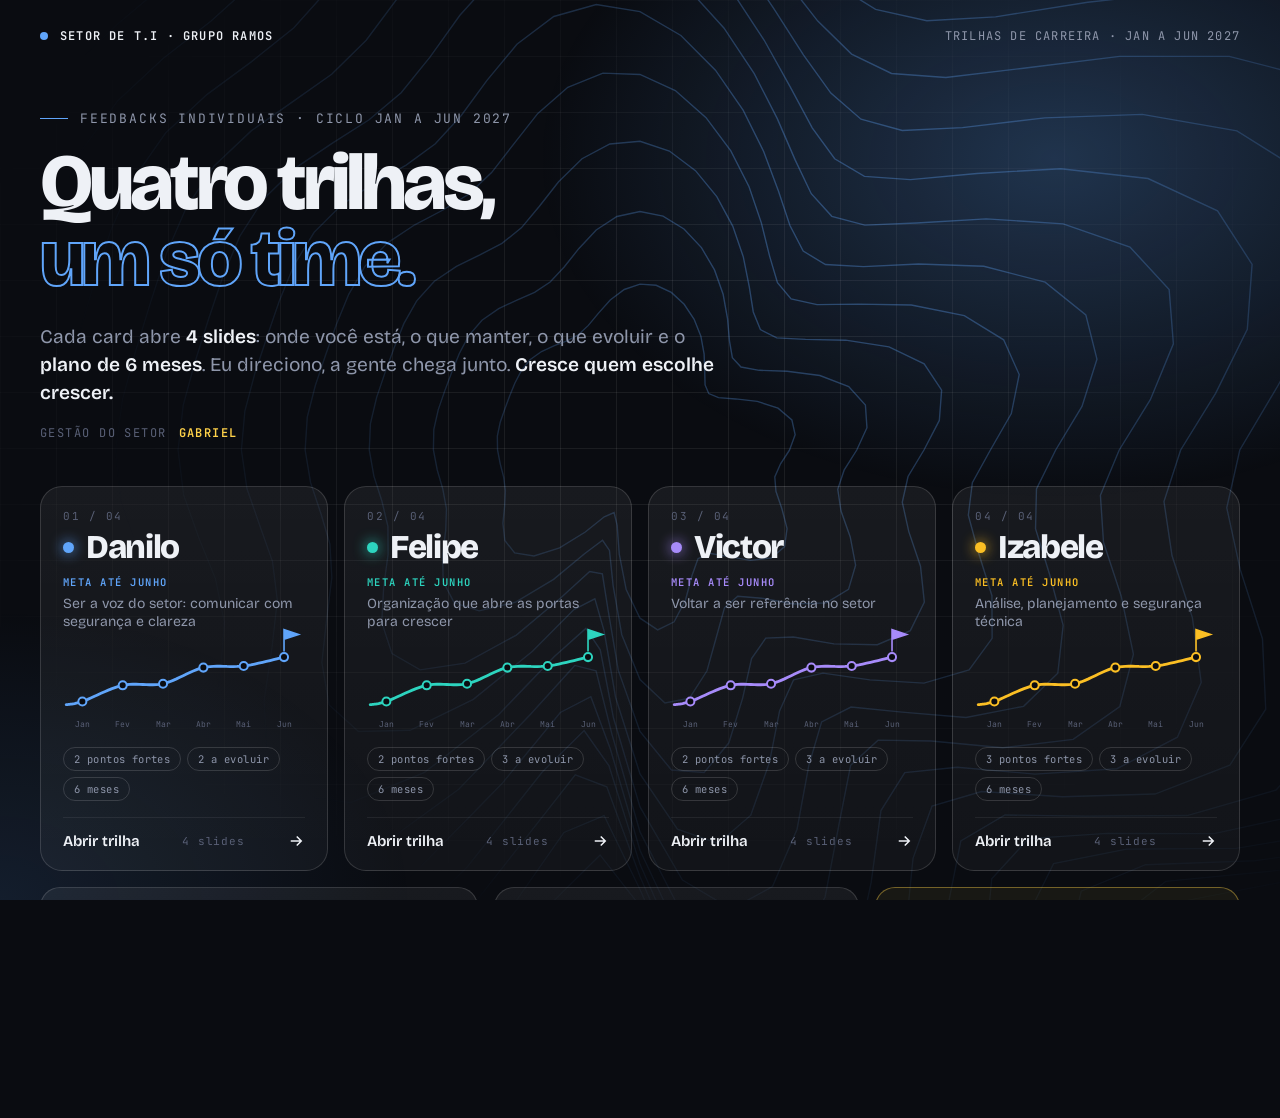
==== commit 5e42bf42: "feat: trilhas de carreira 2027 com cards e 4 slides por pessoa Índice com 4 cards (Danilo, Felipe, V" ====
--- a/index.html
+++ b/index.html
@@ -2,717 +2,151 @@
 <html lang="pt-BR">
 <head>
 <meta charset="utf-8">
-<meta name="viewport" content="width=device-width, initial-scale=1">
-<title>Novo Modelo de Gestão de Ponto</title>
+<meta name="viewport" content="width=device-width,initial-scale=1">
+<meta name="robots" content="noindex,nofollow">
+<title>Trilhas de Carreira 2027</title>
 <link rel="preconnect" href="https://fonts.googleapis.com">
 <link rel="preconnect" href="https://fonts.gstatic.com" crossorigin>
-<link href="https://fonts.googleapis.com/css2?family=Poppins:wght@300;400;500;600;700;800&display=swap" rel="stylesheet">
+<link href="https://fonts.googleapis.com/css2?family=Bricolage+Grotesque:opsz,wght@12..96,400;12..96,600;12..96,800&family=JetBrains+Mono:wght@400;600&display=swap" rel="stylesheet">
+<link rel="stylesheet" href="base.css">
 <style>
-:root{
-  --red:#C1272D; --red-2:#E0393F; --red-dark:#8E1B20; --red-soft:#FBE9EA;
-  --ink:#2B2B2F; --grey:#5B5B62; --muted:#8C8C94; --line:#E7E2E2;
-  --bg:#F6F4F4; --card:#FFFFFF;
-  --ease:cubic-bezier(.2,.8,.2,1);
-  --shadow:0 30px 60px -30px rgba(80,20,22,.25), 0 8px 24px -12px rgba(0,0,0,.08);
+html,body{overflow-x:hidden}
+body{min-height:100%}
+.page{position:relative;z-index:1;width:min(1360px,100%);margin:0 auto;padding:110px 40px 56px}
+.hero h1{font-size:clamp(48px,6.2vw,104px);font-weight:800;line-height:.9;letter-spacing:-.05em;margin:20px 0 24px}
+.hero .lead{font-size:clamp(17px,1.5vw,23px);color:var(--muted);line-height:1.45;max-width:58ch}
+.hero .lead b{color:var(--text);font-weight:600}
+.sign{display:flex;align-items:center;gap:12px;margin-top:18px;font-family:var(--mono);font-size:12px;letter-spacing:.12em;text-transform:uppercase;color:var(--dim)}
+.sign b{color:var(--gold);font-weight:600}
+
+/* cards das pessoas */
+.cards{display:grid;grid-template-columns:repeat(4,minmax(0,1fr));gap:16px;margin-top:clamp(28px,5vh,52px)}
+.card{--c:#60a5fa;position:relative;display:flex;flex-direction:column;padding:22px 22px 20px;border-radius:22px;text-decoration:none;color:inherit;overflow:hidden;
+  border:1px solid var(--line2);background:linear-gradient(180deg,var(--panel2),var(--panel));
+  transition:border-color .3s,transform .4s var(--ease),box-shadow .4s}
+.card::before{content:"";position:absolute;inset:0;pointer-events:none;opacity:0;transition:opacity .4s;
+  background:radial-gradient(80% 60% at 70% 0%,color-mix(in oklab,var(--c) 22%,transparent),transparent 70%)}
+.card:hover,.card:focus-visible{border-color:var(--c);transform:translateY(-4px);box-shadow:0 24px 60px -30px color-mix(in oklab,var(--c) 70%,transparent);outline:none}
+.card:hover::before,.card:focus-visible::before{opacity:1}
+.card .num{font-family:var(--mono);font-size:11px;letter-spacing:.14em;color:var(--dim)}
+.card .nm{display:flex;align-items:center;gap:12px;margin-top:8px;font-size:clamp(30px,2.6vw,42px);font-weight:800;letter-spacing:-.04em;line-height:1}
+.card .nm i{width:11px;height:11px;border-radius:50%;background:var(--c);box-shadow:0 0 14px var(--c);flex:none}
+.card .meta{margin-top:12px;min-height:3.9em;font-size:clamp(14px,1.05vw,16px);line-height:1.3;color:var(--muted)}
+.card .meta b{display:block;font-family:var(--mono);font-size:10.5px;font-weight:600;letter-spacing:.14em;text-transform:uppercase;color:var(--c);margin-bottom:5px}
+.mini{display:block;width:100%;height:auto;margin:14px 0 6px;overflow:visible}
+.mini .base{fill:none;stroke:var(--line2);stroke-width:2;stroke-dasharray:2 7;stroke-linecap:round}
+.mini .pg{fill:none;stroke:var(--c);stroke-width:3.5;stroke-linecap:round;stroke-dasharray:1;stroke-dashoffset:1;transition:stroke-dashoffset .3s}
+.on .mini .pg{stroke-dashoffset:0;transition:stroke-dashoffset calc(1.6s * var(--sp)) var(--ease) calc((var(--d,0ms) * var(--sp)) + calc(500ms * var(--sp)))}
+.card:hover .mini .pg{filter:drop-shadow(0 0 6px var(--c))}
+.mini .dt{fill:var(--bg);stroke:var(--c);stroke-width:2.5;transform-box:fill-box;transform-origin:center;transform:scale(0);transition:transform .3s}
+.on .mini .dt{transform:none;transition:transform calc(.6s * var(--sp)) cubic-bezier(.3,1.6,.5,1) calc((var(--d,0ms) * var(--sp)) + calc(500ms * var(--sp)))}
+.mini text{font-family:var(--mono);font-size:10px;fill:var(--dim);text-anchor:middle}
+.mini .fl{fill:var(--c)}
+.stats{display:flex;flex-wrap:wrap;gap:6px;margin-top:auto;padding-top:12px}
+.stats span{padding:4px 10px;border-radius:999px;border:1px solid var(--line2);font-family:var(--mono);font-size:10.5px;letter-spacing:.04em;color:var(--muted)}
+.cta{display:flex;align-items:center;justify-content:space-between;margin-top:16px;padding-top:14px;border-top:1px solid var(--line);font-size:15px;font-weight:600}
+.cta svg{width:18px;height:18px;transition:transform .3s var(--ease)}
+.card:hover .cta svg{transform:translateX(5px)}
+.cta small{font-family:var(--mono);font-size:11px;font-weight:400;letter-spacing:.08em;color:var(--dim)}
+
+/* como vamos caminhar */
+.walk{display:grid;grid-template-columns:1.2fr 1fr 1fr;gap:16px;margin-top:16px}
+.box{padding:20px 22px;border-radius:20px;border:1px solid var(--line2);background:linear-gradient(180deg,var(--panel2),var(--panel))}
+.box h3{font-family:var(--mono);font-size:11px;font-weight:600;letter-spacing:.14em;text-transform:uppercase;color:var(--muted);margin-bottom:10px}
+.box p{font-size:clamp(14px,1.1vw,17px);line-height:1.45;color:var(--text)}
+.box.gold{border-color:color-mix(in oklab,var(--gold) 40%,transparent);background:color-mix(in oklab,var(--gold) 6%,transparent)}
+.box.gold h3{color:var(--gold)}
+.months{display:grid;grid-template-columns:repeat(6,1fr);gap:6px;margin-top:4px}
+.months div{text-align:center}
+.months b{display:block;height:6px;border-radius:3px;background:var(--line2);margin-bottom:8px;position:relative;overflow:hidden}
+.months b::after{content:"";position:absolute;inset:0;background:linear-gradient(90deg,#60a5fa,#2dd4bf,#a78bfa,#fbbf24);background-size:600% 100%;transform:scaleX(0);transform-origin:left;transition:transform .3s}
+.on .months b::after{transform:none;transition:transform calc(.6s * var(--sp)) var(--ease) calc((var(--d,0ms) * var(--sp)) + calc(500ms * var(--sp)))}
+.months span{font-family:var(--mono);font-size:11px;letter-spacing:.06em;color:var(--muted)}
+.months em{display:block;font-style:normal;font-size:12px;color:var(--dim);margin-top:4px;line-height:1.25}
+.foot{margin-top:28px;font-family:var(--mono);font-size:11px;letter-spacing:.12em;text-transform:uppercase;color:var(--dim)}
+
+@media (max-width:1180px){ .cards{grid-template-columns:repeat(2,minmax(0,1fr))} .walk{grid-template-columns:1fr 1fr} .walk .box:first-child{grid-column:1/-1} }
+@media (max-width:640px){
+  .page{padding:92px 16px 40px}
+  .cards,.walk{grid-template-columns:1fr}
+  .top .where{display:none}
 }
-*{box-sizing:border-box;margin:0;padding:0}
-html,body{height:100%;background:#1b1b1d;overflow:hidden;font-family:Poppins,"Segoe UI",system-ui,sans-serif;color:var(--ink)}
-#viewport{position:fixed;inset:0;overflow:hidden}
-#stage{position:absolute;left:50%;top:50%;width:1920px;height:1080px;background:var(--bg);overflow:hidden;transform-origin:center center}
-
-/* ---------- persistent background ---------- */
-#circuit{position:absolute;inset:0;width:100%;height:100%;pointer-events:none}
-#circuit .trace{fill:none;stroke:rgba(193,39,45,.10);stroke-width:2}
-#circuit .trace.g{stroke:rgba(90,90,98,.08)}
-#circuit .node{fill:#fff;stroke:rgba(193,39,45,.22);stroke-width:2}
-#circuit .pulse{fill:none;stroke:var(--red);stroke-width:3;stroke-linecap:round;stroke-dasharray:.04 .96;opacity:.55;animation:pulse 7s linear infinite}
-@keyframes pulse{from{stroke-dashoffset:1}to{stroke-dashoffset:0}}
-.vignette{position:absolute;inset:0;pointer-events:none;background:radial-gradient(ellipse at 50% 45%,rgba(246,244,244,0) 40%,rgba(246,244,244,.85) 100%)}
-
-/* ---------- chrome ---------- */
-#header{position:absolute;top:0;left:0;right:0;height:120px;display:flex;align-items:center;justify-content:space-between;padding:0 110px;z-index:5;transition:opacity .6s,transform .6s var(--ease)}
-#header.hide{opacity:0;transform:translateY(-30px)}
-#chapter{display:flex;align-items:center;gap:18px;font-size:18px;font-weight:600;letter-spacing:.22em;color:var(--grey);text-transform:uppercase}
-#chapter .num{color:#fff;background:var(--red);border-radius:999px;padding:6px 16px;letter-spacing:.1em}
-#chapter .txt{transition:opacity .4s}
-#footer{position:absolute;left:110px;right:110px;bottom:42px;display:flex;align-items:center;gap:36px;z-index:5;font-size:15px;letter-spacing:.2em;color:var(--muted);font-weight:500;transition:opacity .6s}
-#footer.hide{opacity:0}
-#footer b{color:var(--red);font-weight:600}
-#progress{flex:1;display:flex;gap:10px}
-#progress .seg{flex:1;height:5px;border-radius:9px;background:var(--line);overflow:hidden;position:relative}
-#progress .seg i{position:absolute;inset:0;background:var(--red);transform:scaleX(0);transform-origin:left;transition:transform .8s var(--ease)}
-#count{font-variant-numeric:tabular-nums;color:var(--ink);font-weight:600;letter-spacing:.1em}
-
-/* ---------- slides & transitions ---------- */
-.slide{position:absolute;inset:0;padding:150px 110px 120px;opacity:0;visibility:hidden;transform:translateX(90px) scale(.985);filter:blur(10px);
-  transition:opacity .8s var(--ease),transform 1s var(--ease),filter .8s var(--ease),visibility 0s linear 1s;z-index:2}
-.slide.past{transform:translateX(-90px) scale(.985)}
-.slide.active{opacity:1;visibility:visible;transform:none;filter:none;transition:opacity .9s var(--ease) .15s,transform 1.1s var(--ease) .15s,filter .9s var(--ease) .15s,visibility 0s}
-
-.a{opacity:0;transform:var(--from,translateY(40px));transition:opacity .8s var(--ease),transform 1s var(--ease);transition-delay:0s}
-.slide.active .a{opacity:1;transform:none;transition-delay:calc(var(--d,0) * 1ms + 250ms)}
-.up{--from:translateY(46px)} .dn{--from:translateY(-40px)} .lf{--from:translateX(-60px)} .rt{--from:translateX(60px)}
-.sc{--from:scale(.82)} .fd{--from:none}
-.draw path,.draw line,.draw circle.d{stroke-dasharray:1;stroke-dashoffset:1}
-.slide.active .draw path,.slide.active .draw line,.slide.active .draw circle.d{stroke-dashoffset:0;transition:stroke-dashoffset 1.4s var(--ease);transition-delay:calc(var(--d,0) * 1ms + 250ms)}
-
-/* ---------- type ---------- */
-.kicker{display:inline-flex;align-items:center;gap:14px;font-size:20px;font-weight:600;letter-spacing:.24em;color:var(--red);text-transform:uppercase}
-.kicker::before{content:"";width:46px;height:3px;background:var(--red);border-radius:3px}
-h1.title{font-size:62px;line-height:1.1;font-weight:700;letter-spacing:-.02em;margin-top:16px;max-width:1700px}
-h1.title em{font-style:normal;color:var(--red)}
-.lead{font-size:27px;line-height:1.5;color:var(--grey);margin-top:22px;max-width:1150px;font-weight:400}
-.lead b{color:var(--ink);font-weight:600}
-
-/* ---------- components ---------- */
-.card{background:var(--card);border-radius:30px;box-shadow:var(--shadow);border:1px solid rgba(0,0,0,.03);position:relative;overflow:hidden}
-.card.top::before{content:"";position:absolute;left:0;right:0;top:0;height:7px;background:linear-gradient(90deg,var(--red-dark),var(--red),var(--red-2))}
-.badge{display:inline-grid;place-items:center;width:58px;height:58px;border-radius:50%;background:var(--red-soft);color:var(--red);font-weight:700;font-size:24px;flex:none}
-.pill{display:inline-flex;align-items:center;gap:10px;padding:10px 22px;border-radius:999px;font-size:19px;font-weight:600;background:var(--red-soft);color:var(--red)}
-.pill.grey{background:#ECEAEA;color:var(--grey)}
-.pill.solid{background:var(--red);color:#fff}
-.ico{width:38px;height:38px;stroke:var(--red);fill:none;stroke-width:1.8;stroke-linecap:round;stroke-linejoin:round}
-.bridge{position:absolute;right:110px;bottom:92px;display:flex;align-items:center;gap:16px;font-size:20px;color:var(--grey);font-weight:500}
-.bridge b{color:var(--red);font-weight:600}
-.bridge .arr{width:46px;height:46px;border-radius:50%;background:var(--red);display:grid;place-items:center;animation:nudge 1.8s ease-in-out infinite}
-.bridge .arr svg{width:22px;height:22px;stroke:#fff;fill:none;stroke-width:2.6}
-@keyframes nudge{0%,100%{transform:translateX(0)}50%{transform:translateX(7px)}}
-.equip{position:absolute;pointer-events:none;animation:float 8s ease-in-out infinite}
-@keyframes float{0%,100%{translate:0 0}50%{translate:0 -14px}}
-
-/* ---------- logo ---------- */
-.logo{display:flex;flex-direction:column;align-items:center;line-height:1}
-.logo .wm{font-weight:700;color:#3C3C40;letter-spacing:-.01em}
-.logo .sub{font-weight:600;color:var(--red);letter-spacing:.12em}
-.logo-row{display:flex;align-items:center;gap:14px}
-
-/* ---------- S1 cover ---------- */
-.cover{padding:0;display:flex;flex-direction:column;align-items:center;justify-content:center;gap:30px}
-.cover .left{position:relative;z-index:3;width:900px;padding:56px 90px;display:flex;flex-direction:column}
-.cover .wall{position:absolute;inset:0;z-index:1}
-.cover h1{font-size:80px;line-height:1.02;font-weight:800;letter-spacing:-.03em;margin-top:18px}
-.cover h1 span{color:var(--red)}
-.cover .tag{font-size:18px;letter-spacing:.26em;color:var(--grey);font-weight:600;margin-top:30px}
-.cover .sub{font-size:24px;color:var(--grey);margin-top:18px;line-height:1.5}
-.cover .chips{display:flex;gap:14px;margin-top:36px;flex-wrap:wrap}
-.cover .date{position:relative;z-index:3;display:flex;align-items:center;gap:22px;background:var(--red);color:#fff;border-radius:24px;padding:22px 34px}
-.cover .date small{display:block;font-size:15px;letter-spacing:.22em;opacity:.85}
-.cover .date strong{font-size:38px;font-weight:700}
-
-/* ---------- S3 context ---------- */
-.grid3{display:grid;grid-template-columns:repeat(3,1fr);gap:36px;margin-top:64px}
-.grid3 .card{padding:48px 44px 50px}
-.grid3 h3{font-size:30px;font-weight:600;margin-top:28px}
-.grid3 p{font-size:22px;line-height:1.55;color:var(--grey);margin-top:14px}
-.callout{margin-top:44px;display:flex;align-items:center;gap:22px;font-size:25px;color:var(--ink);font-weight:500}
-.callout::before{content:"";width:8px;height:60px;border-radius:6px;background:var(--red)}
-
-/* ---------- flows ---------- */
-.flow{position:relative;display:flex;justify-content:space-between;align-items:stretch;margin-top:60px;gap:0}
-.step{width:290px;padding:34px 28px 32px;position:relative;z-index:2}
-.step .n{font-size:16px;font-weight:700;letter-spacing:.2em;color:var(--muted)}
-.step h4{font-size:24px;font-weight:600;margin-top:14px;line-height:1.25}
-.step p{font-size:18px;color:var(--grey);margin-top:10px;line-height:1.5}
-.step .ico{margin-bottom:8px}
-.flowline{position:absolute;left:0;top:0;width:100%;height:100%;z-index:1;overflow:visible}
-.stat-row{display:flex;gap:26px;margin-top:26px}
-.stat{flex:1;padding:28px 34px;display:flex;align-items:center;gap:22px}
-.stat strong{font-size:46px;font-weight:700;color:var(--red);letter-spacing:-.02em;white-space:nowrap}
-.stat span{font-size:19px;color:var(--grey);line-height:1.4}
-
-/* antes = dessaturado */
-.old .step{background:#FBFAFA}
-.old .step .ico{stroke:#9A9AA0}
-.old .step.pain{background:#fff;border:2px solid var(--red)}
-.old .step.pain .ico{stroke:var(--red)}
-
-/* ---------- S5 cause/impact ---------- */
-#s5 .ci{display:grid;grid-template-columns:1fr 200px 1fr;margin-top:44px;align-items:start}
-#s5 .col h3{font-size:22px;letter-spacing:.22em;text-transform:uppercase;font-weight:700;color:var(--grey);margin-bottom:22px;display:flex;align-items:center;gap:14px}
-#s5 .col.imp h3{color:var(--red)}
-#s5 .item{padding:20px 30px;margin-bottom:18px;display:flex;gap:20px;align-items:center;height:108px}
-#s5 .item h4{font-size:23px;font-weight:600}
-#s5 .item p{font-size:18px;color:var(--grey);margin-top:4px;line-height:1.4}
-#s5 .col.imp .item{border-left:6px solid var(--red)}
-#s5 svg.links{width:200px;height:500px;margin-top:55px;overflow:visible}
-
-/* ---------- S6 now ---------- */
-#s6 .wrap{display:grid;grid-template-columns:1fr 600px;gap:60px;margin-top:34px}
-.live{display:inline-flex;align-items:center;gap:12px;font-weight:600;font-size:19px;color:var(--red);letter-spacing:.14em}
-.live i{width:14px;height:14px;border-radius:50%;background:var(--red);box-shadow:0 0 0 0 rgba(193,39,45,.5);animation:live 1.6s infinite}
-@keyframes live{0%{box-shadow:0 0 0 0 rgba(193,39,45,.55)}100%{box-shadow:0 0 0 18px rgba(193,39,45,0)}}
-.vflow{position:relative;margin-top:30px}
-.vstep{display:flex;gap:26px;align-items:center;padding:14px 30px;margin-bottom:12px;position:relative;z-index:2}
-.vstep.big{flex-direction:column;align-items:stretch;gap:16px;padding:20px 30px 22px;margin-bottom:0}
-.vstep.big .hd{display:flex;gap:26px;align-items:center}
-.branches{display:grid;grid-template-columns:1.25fr 1fr;gap:22px;padding-top:16px;border-top:1px dashed var(--line)}
-.br{display:flex;flex-direction:column;gap:8px;min-width:0}
-.br h5{font-size:21px;font-weight:700;display:flex;align-items:center;gap:10px}
-.br h5 .ico{width:28px;height:28px}
-.br.ok h5{color:var(--red)}
-.br.no h5{color:var(--grey)}
-.br.no h5 .ico{stroke:var(--grey)}
-.br p{font-size:16px;color:var(--grey);line-height:1.4}
-.br .chips{display:flex;gap:8px;flex-wrap:wrap}
-.br .pill{font-size:15px;padding:6px 14px}
-.vstep h4{font-size:24px;font-weight:600}
-.vstep p{font-size:18px;color:var(--grey);margin-top:3px}
-.vstep .badge{width:60px;height:60px}
-.vline{position:absolute;left:59px;top:40px;bottom:40px;width:3px;background:var(--line);z-index:1;overflow:hidden;border-radius:3px}
-.vline i{position:absolute;left:0;width:3px;height:120px;background:linear-gradient(transparent,var(--red),transparent);animation:down 2.6s linear infinite}
-@keyframes down{from{top:-120px}to{top:100%}}
-.mail{padding:0;overflow:hidden}
-.mail .bar{display:flex;align-items:center;gap:10px;padding:18px 26px;background:#F3F1F1;border-bottom:1px solid var(--line)}
-.mail .bar i{width:13px;height:13px;border-radius:50%;background:#DAD5D5}
-.mail .bar span{margin-left:12px;font-size:16px;color:var(--muted);letter-spacing:.06em}
-.mail .body{padding:26px 36px 30px}
-.mail .from{display:flex;gap:16px;align-items:center}
-.mail .av{width:54px;height:54px;border-radius:50%;background:var(--red);display:grid;place-items:center;color:#fff;font-weight:700}
-.mail .from b{display:block;font-size:20px}
-.mail .from small{font-size:16px;color:var(--muted)}
-.mail h5{font-size:24px;margin:20px 0 8px;font-weight:600}
-.mail table{width:100%;border-collapse:collapse;font-size:20px}
-.mail td{padding:11px 0;border-bottom:1px dashed var(--line)}
-.mail td:first-child{color:var(--muted);width:42%}
-.mail td:last-child{font-weight:600}
-.mail .btn{margin-top:22px;background:var(--red);color:#fff;border-radius:16px;padding:20px;text-align:center;font-weight:700;letter-spacing:.12em;font-size:18px}
-.notif{position:absolute;right:-24px;top:-30px;background:var(--ink);color:#fff;border-radius:18px;padding:14px 22px;font-size:17px;display:flex;gap:10px;align-items:center;box-shadow:var(--shadow);z-index:3}
-.notif i{width:10px;height:10px;border-radius:50%;background:var(--red-2)}
-
-/* ---------- S8 compare ---------- */
-#s8 .cmp{margin-top:46px;display:grid;grid-template-columns:330px 1fr 1fr;row-gap:14px;column-gap:24px}
-#s8 .hd{font-size:22px;font-weight:700;letter-spacing:.22em;text-transform:uppercase;padding:0 30px 6px;display:flex;align-items:center;gap:14px}
-#s8 .hd.before{color:var(--muted)}
-#s8 .hd.after{color:var(--red)}
-#s8 .lbl{font-size:21px;font-weight:600;display:flex;align-items:center;padding-left:6px;color:var(--ink)}
-#s8 .c{padding:22px 30px;font-size:21px;line-height:1.4;border-radius:20px;display:flex;align-items:center;gap:16px;min-height:86px}
-#s8 .c.b{background:#EFEDED;color:var(--grey)}
-#s8 .c.n{background:#fff;box-shadow:var(--shadow);font-weight:500;border-left:6px solid var(--red)}
-#s8 .c.b::before{content:"✕";color:#B0ABAB;font-weight:700}
-#s8 .c.n::before{content:"✓";color:var(--red);font-weight:800}
-
-/* ---------- S9 impact ---------- */
-#s9 .kpis{display:grid;grid-template-columns:repeat(4,1fr);gap:30px;margin-top:56px}
-#s9 .kpi{padding:40px 36px 34px;display:flex;flex-direction:column}
-#s9 .kpi .v{font-size:76px;font-weight:800;color:var(--red);letter-spacing:-.03em;line-height:1}
-#s9 .kpi .v small{font-size:34px;font-weight:700}
-#s9 .kpi h4{font-size:23px;font-weight:600;margin-top:18px}
-#s9 .kpi p{font-size:18px;color:var(--grey);margin:10px 0 18px;line-height:1.5}
-#s9 .kpi .was{font-size:17px;color:var(--muted);margin-top:auto;padding-top:14px;border-top:1px dashed var(--line)}
-#s9 .gains{display:flex;gap:22px;margin-top:40px}
-#s9 .gain{flex:1;padding:26px 30px;display:flex;align-items:center;gap:18px;font-size:21px;font-weight:600}
-
-/* ---------- S10 rules ---------- */
-#s10 .wrap{display:grid;grid-template-columns:560px 1fr;gap:60px;margin-top:50px;align-items:center}
-.ring{position:relative;width:480px;height:480px;display:grid;place-items:center}
-.ring svg{position:absolute;inset:0;transform:rotate(-90deg)}
-.ring .big{font-size:150px;font-weight:800;color:var(--red);letter-spacing:-.04em;line-height:1}
-.ring .big small{font-size:70px}
-.ring .cap{font-size:20px;letter-spacing:.2em;color:var(--grey);font-weight:600;text-align:center;margin-top:6px}
-#s10 .rule{display:flex;gap:24px;padding:30px 36px;margin-bottom:22px;align-items:center}
-#s10 .rule h4{font-size:25px;font-weight:600}
-#s10 .rule p{font-size:19px;color:var(--grey);margin-top:6px;line-height:1.45}
-#s10 .rule.alert{background:var(--red);color:#fff}
-#s10 .rule.alert p{color:rgba(255,255,255,.85)}
-#s10 .rule.alert .badge{background:rgba(255,255,255,.18);color:#fff}
-
-/* ---------- S11 atestado ---------- */
-#s11 .tl{position:relative;display:grid;grid-template-columns:repeat(4,1fr);gap:30px;margin-top:70px}
-#s11 .tl .ln{position:absolute;left:6%;right:6%;top:46px;height:4px;background:var(--line);border-radius:4px;overflow:hidden}
-#s11 .tl .ln i{position:absolute;inset:0;background:var(--red);transform:scaleX(0);transform-origin:left}
-#s11.active .tl .ln i{transform:scaleX(1);transition:transform 2.4s var(--ease) .6s}
-#s11 .ph{display:flex;flex-direction:column;align-items:center;text-align:center}
-#s11 .ph .dot{width:96px;height:96px;border-radius:50%;background:#fff;border:3px solid var(--red);display:grid;place-items:center;box-shadow:var(--shadow);position:relative;z-index:2}
-#s11 .ph.hot .dot{background:var(--red)}
-#s11 .ph.hot .dot .ico{stroke:#fff}
-#s11 .ph .when{margin-top:24px}
-#s11 .ph h4{font-size:24px;font-weight:600;margin-top:16px;line-height:1.3}
-#s11 .ph p{font-size:18px;color:var(--grey);margin-top:10px;line-height:1.5;max-width:330px}
-#s11 .must{display:grid;grid-template-columns:repeat(3,1fr);gap:26px;margin-top:56px}
-#s11 .must .card{padding:28px 32px;display:flex;gap:20px;align-items:center}
-#s11 .must h5{font-size:21px;font-weight:600;line-height:1.35}
-
-/* ---------- S12 veracity ---------- */
-#s12 .quote{margin-top:46px;padding:60px 80px;background:var(--red);color:#fff;border-radius:34px;position:relative;overflow:hidden}
-#s12 .quote::after{content:"”";position:absolute;right:50px;top:-70px;font-size:360px;opacity:.13;font-weight:800}
-#s12 .quote p{font-size:52px;line-height:1.2;font-weight:700;letter-spacing:-.01em;max-width:1400px}
-#s12 .quote small{display:block;margin-top:22px;font-size:20px;letter-spacing:.2em;opacity:.85}
-#s12 .checks{display:grid;grid-template-columns:repeat(4,1fr);gap:26px;margin-top:40px}
-#s12 .chk{padding:32px 30px}
-#s12 .chk h4{font-size:23px;font-weight:600;margin-top:18px}
-#s12 .chk p{font-size:18px;color:var(--grey);margin-top:8px;line-height:1.5}
-
-/* ---------- S13 next ---------- */
-#s13 .wrap{display:grid;grid-template-columns:1fr 560px;gap:60px;margin-top:46px}
-#s13 .ms{display:flex;gap:28px;padding:26px 34px;margin-bottom:20px;align-items:center}
-#s13 .ms .when{width:170px;flex:none;font-weight:700;color:var(--red);font-size:22px;line-height:1.2}
-#s13 .ms h4{font-size:24px;font-weight:600}
-#s13 .ms p{font-size:18px;color:var(--grey);margin-top:5px;line-height:1.45}
-#s13 .ms.go{border:2px solid var(--red)}
-#s13 .contact{padding:44px 44px 48px;align-self:start}
-#s13 .contact h3{font-size:22px;letter-spacing:.2em;color:var(--red);font-weight:700}
-#s13 .contact .row{display:flex;gap:20px;align-items:center;margin-top:34px}
-#s13 .contact .row b{display:block;font-size:26px}
-#s13 .contact .row small{font-size:16px;color:var(--muted);letter-spacing:.14em}
-
-/* ---------- notes & help ---------- */
-#notes{position:fixed;left:50%;bottom:16px;transform:translateX(-50%) translateY(140%);width:min(1100px,92vw);background:rgba(25,25,28,.94);color:#eee;border-radius:16px;padding:18px 24px;font-size:16px;line-height:1.55;z-index:50;transition:transform .4s var(--ease);font-family:Poppins,system-ui,sans-serif}
-#notes.on{transform:translateX(-50%) translateY(0)}
-#notes b{color:#ff8a8e;letter-spacing:.12em;font-size:12px;display:block;margin-bottom:6px}
-#hint{position:fixed;right:16px;top:14px;color:#aaa;font-size:12px;z-index:50;opacity:.0;transition:opacity .5s;font-family:system-ui}
-body:hover #hint{opacity:.6}
-@media (prefers-reduced-motion: reduce){*{animation:none!important;transition-duration:.01ms!important}}
 </style>
 </head>
 <body>
-<div id="hint">← → navegar · F tela cheia · N notas</div>
-<div id="viewport"><div id="stage">
+<div class="bg"><div class="glow"></div><div class="grid"></div><svg class="topo" id="topo" viewBox="-500 -500 1000 1000" aria-hidden="true"></svg></div>
 
-  <svg id="circuit" viewBox="0 0 1920 1080" preserveAspectRatio="none"></svg>
-  <div class="vignette"></div>
+<header class="top">
+  <div class="brand"><span class="pulse-dot"></span><b id="brandTxt"></b></div>
+  <div class="where" id="whereTxt"></div>
+</header>
 
-  <header id="header">
-    <img src="assets/logo-nordeste.svg" alt="Nordeste Locações" style="height:64px;width:auto;display:block">
-    <div id="chapter"><span class="num">01</span><span class="txt">Contexto</span></div>
-  </header>
-
-  <!-- ================= 1 CAPA ================= -->
-  <section class="slide cover" id="s1" data-chapter="0" data-label="Abertura"
-    data-notes="Abertura. Hoje vamos alinhar o novo modelo de gestão de ponto. A partir de 23/11/2026, o ponto passa a ser acompanhado em tempo real dentro do Sistema de Gente e Gestão – NIT. Primeiro eu explico o porquê e as regras; depois o NIT faz o treinamento prático.">
-    <div class="wall" aria-hidden="true">
-      <img class="equip a fd" src="assets/eq-tesoura.png"     style="left:90px;top:40px;width:230px;--d:200" alt="">
-      <img class="equip a fd" src="assets/eq-betoneira.png"   style="left:130px;top:395px;width:250px;--d:350;animation-delay:-2s" alt="">
-      <img class="equip a fd" src="assets/eq-rolo.png"        style="left:70px;bottom:50px;width:330px;--d:500;animation-delay:-4s" alt="">
-      <img class="equip a fd" src="assets/eq-gerador.png"     style="right:80px;top:70px;width:360px;--d:250;animation-delay:-1s" alt="">
-      <img class="equip a fd" src="assets/eq-compactador.png" style="right:190px;top:320px;width:180px;--d:400;animation-delay:-3s" alt="">
-      <img class="equip a fd" src="assets/eq-plataforma.png"  style="right:60px;bottom:-24px;width:380px;--d:550;animation-delay:-5s" alt="">
-    </div>
-    <div class="left card top a lf" style="--d:0">
-      <img class="a up" style="--d:300;width:330px;max-width:100%;display:block" src="assets/logo-nordeste-completo.svg" alt="Nordeste Locações – Soluções em engenharia para sua obra">
-      <div class="tag a up" style="--d:450">ALINHAMENTO COM AS LIDERANÇAS</div>
-      <h1 class="a up" style="--d:550">Novo modelo de <span>gestão de ponto</span></h1>
-      <p class="sub a up" style="--d:700">Ocorrências acompanhadas em tempo real e justificadas pelo líder no <b style="color:var(--ink)">Sistema de Gente e Gestão</b>.</p>
-      <div class="chips">
-        <span class="pill a up" style="--d:900">Mais agilidade</span>
-        <span class="pill a up" style="--d:1000">Menos retrabalho</span>
-        <span class="pill a up" style="--d:1100">Informação confiável</span>
-      </div>
-    </div>
-    <div class="date a rt" style="--d:1200">
-      <svg class="ico" style="stroke:#fff;width:46px;height:46px" viewBox="0 0 24 24"><rect x="3" y="5" width="18" height="16" rx="3"/><path d="M3 10h18M8 3v4M16 3v4"/></svg>
-      <div><small>VIGENTE A PARTIR DE</small><strong>23/11/2026</strong></div>
-    </div>
+<main class="page">
+  <section class="hero">
+    <div class="kicker a" style="--d:0ms"><i></i><span id="kick"></span></div>
+    <h1>
+      <span class="line"><span style="--d:120ms">Quatro trilhas,</span></span>
+      <span class="line"><span class="outline" style="--d:260ms">um só time.</span></span>
+    </h1>
+    <p class="lead a" style="--d:420ms">Cada card abre <b>4 slides</b>: onde você está, o que manter, o que evoluir e o <b>plano de 6 meses</b>. Eu direciono, a gente chega junto. <b id="lema"></b></p>
+    <div class="sign a" style="--d:520ms"><span>Gestão do setor</span><b id="gestor"></b></div>
   </section>
 
-  <!-- ================= 3 CONTEXTO ================= -->
-  <section class="slide" id="s3" data-chapter="1" data-label="Contexto"
-    data-notes="A empresa está em transição: jornadas mudando, incluindo a preparação para o fim da escala 6x1. Para acompanhar, as rotinas precisam ser mais ágeis. O ponto é um dos primeiros processos a evoluir.">
-    <img class="equip a fd" src="assets/eq-betoneira.png" style="right:130px;top:150px;width:190px;opacity:.4;--d:600" alt="">
-    <span class="kicker a up">01 · Contexto</span>
-    <h1 class="title a up" style="--d:100">Estamos em um <em>momento de transição</em></h1>
-    <p class="lead a up" style="--d:200">As rotinas internas precisam evoluir junto com a empresa, com mais agilidade e menos tarefas repetitivas.</p>
-    <div class="grid3">
-      <div class="card top a up" style="--d:350">
-        <span class="badge">1</span>
-        <h3>Mudanças na jornada</h3>
-        <p>Transições na organização das jornadas, incluindo a preparação para o fim da escala 6x1.</p>
-      </div>
-      <div class="card top a up" style="--d:500">
-        <span class="badge">2</span>
-        <h3>Processos mais ágeis</h3>
-        <p>Simplificar atividades operacionais e fazer a informação circular mais rápido entre líderes e Gente e Gestão.</p>
-      </div>
-      <div class="card top a up" style="--d:650">
-        <span class="badge">3</span>
-        <h3>Tempo bem aproveitado</h3>
-        <p>Reduzir o trabalho manual para que líderes e Gente e Gestão dediquem tempo ao que realmente é gestão.</p>
-      </div>
+  <section class="cards" id="cards" aria-label="Pessoas"></section>
+
+  <section class="walk">
+    <div class="box a" style="--d:900ms">
+      <h3>O semestre</h3>
+      <div class="months" id="months"></div>
     </div>
-    <div class="callout a lf" style="--d:850">A gestão de ponto é um dos primeiros processos a passar por essa otimização.</div>
-    <div class="bridge a fd" style="--d:1100"><span>Primeiro, <b>o antes</b>: como o ponto era tratado até a semana passada</span><span class="arr"><svg viewBox="0 0 24 24"><path d="M5 12h14M13 6l6 6-6 6"/></svg></span></div>
+    <div class="box a" style="--d:1000ms"><h3>Seu compromisso</h3><p id="cVoce"></p></div>
+    <div class="box gold a" style="--d:1100ms"><h3>Meu compromisso como gestor</h3><p id="cGestor"></p></div>
   </section>
 
-  <!-- ================= 4 COMO ERA ================= -->
-  <section class="slide old" id="s4" data-chapter="2" data-label="Como era"
-    data-notes="Até agora, toda terça o Gente e Gestão montava um relatório por líder, cerca de 15 minutos cada, para 13 líderes: umas 3 horas só de montagem. O líder levava em média 48h para responder e depois ainda havia cerca de 2h por semana de conferência. Quando a resposta vinha divergente, era preciso reconferir.">
-    <span class="kicker a up">02 · Como era</span>
-    <h1 class="title a up" style="--d:100">Um ciclo <em>semanal, manual</em> e por e-mail</h1>
-    <p class="lead a up" style="--d:200">Toda <b>terça-feira</b>, o relatório de ponto da semana anterior era enviado aos líderes e gestores para análise e justificativa.</p>
-    <div class="flow" style="height:300px;margin-top:44px">
-      <svg class="flowline draw" viewBox="0 0 1700 330" preserveAspectRatio="none" style="--d:500">
-        <path d="M290 165 H1410" pathLength="1" stroke="#CFC9C9" stroke-width="3" stroke-dasharray="1" fill="none"/>
-      </svg>
-      <div class="step card a up" style="--d:350">
-        <svg class="ico" viewBox="0 0 24 24"><rect x="3" y="5" width="18" height="16" rx="3"/><path d="M3 10h18M8 3v4M16 3v4"/></svg>
-        <div class="n">SEGUNDA</div><h4>Semana fecha</h4><p>Ocorrências ficam paradas até o relatório sair.</p>
-      </div>
-      <div class="step card a up pain" style="--d:550">
-        <svg class="ico" viewBox="0 0 24 24"><path d="M6 3h9l4 4v14H6z"/><path d="M9 12h7M9 16h7M9 8h3"/></svg>
-        <div class="n">TERÇA</div><h4>G&amp;G monta 13 relatórios</h4><p>≈15 min por líder, um a um.</p>
-      </div>
-      <div class="step card a up" style="--d:750">
-        <svg class="ico" viewBox="0 0 24 24"><rect x="3" y="5" width="18" height="14" rx="2"/><path d="m3 7 9 6 9-6"/></svg>
-        <div class="n">TERÇA</div><h4>E-mail para cada líder</h4><p>Relatório da semana anterior.</p>
-      </div>
-      <div class="step card a up pain" style="--d:950">
-        <svg class="ico" viewBox="0 0 24 24"><circle cx="12" cy="12" r="9"/><path d="M12 7v5l3 2"/></svg>
-        <div class="n">ATÉ ~48H</div><h4>Líder analisa e responde</h4><p>Justificativas voltam por e-mail, sem padrão.</p>
-      </div>
-      <div class="step card a up pain" style="--d:1150">
-        <svg class="ico" viewBox="0 0 24 24"><path d="M4 12a8 8 0 0 1 14-5.3M20 12a8 8 0 0 1-14 5.3"/><path d="M18 3v4h-4M6 21v-4h4"/></svg>
-        <div class="n">≈2H/SEMANA</div><h4>G&amp;G confere</h4><p>Divergências levam a uma nova conferência.</p>
-      </div>
-    </div>
-    <div class="a up" style="--d:1700;display:flex;justify-content:flex-end;margin-top:18px"><span class="pill solid">↺ Informação divergente = reconferência = retrabalho</span></div>
-    <div class="stat-row">
-      <div class="stat card a up" style="--d:1300"><strong>13</strong><span>líderes recebendo<br>e-mail toda terça</span></div>
-      <div class="stat card a up" style="--d:1400"><strong>~3h</strong><span>de montagem de<br>relatórios por semana</span></div>
-      <div class="stat card a up" style="--d:1500"><strong>~48h</strong><span>de espera pelo<br>retorno dos líderes</span></div>
-      <div class="stat card a up" style="--d:1600"><strong>~2h</strong><span>de conferência<br>semanal pelo G&amp;G</span></div>
-    </div>
-  </section>
+  <div class="foot a" style="--d:1200ms">Clique num card para abrir · No deck: setas para navegar, Esc volta para cá</div>
+</main>
 
-  <!-- ================= 5 CAUSA x IMPACTO ================= -->
-  <section class="slide" id="s5" data-chapter="2" data-label="Causa e impacto"
-    data-notes="O problema não era o empenho das pessoas, era o modelo. Cada causa gerava um efeito: informação atrasada gerava retorno lento, e-mail sem padrão gerava divergência, e a conferência manual gerava retrabalho e pendências acumuladas no fechamento.">
-    <span class="kicker a up">02 · Causa e impacto</span>
-    <h1 class="title a up" style="--d:100">O problema não eram as pessoas, <em>era o modelo</em></h1>
-    <div class="ci">
-      <div class="col">
-        <h3 class="a up" style="--d:250">Causa</h3>
-        <div class="item card a lf" style="--d:350"><span class="badge">1</span><div><h4>Relatório semanal e manual</h4><p>Montado um a um, toda terça.</p></div></div>
-        <div class="item card a lf" style="--d:500"><span class="badge">2</span><div><h4>Informação chega atrasada</h4><p>A ocorrência só era vista na semana seguinte.</p></div></div>
-        <div class="item card a lf" style="--d:650"><span class="badge">3</span><div><h4>Resposta por e-mail, sem padrão</h4><p>Cada líder justificava de um jeito.</p></div></div>
-        <div class="item card a lf" style="--d:800"><span class="badge">4</span><div><h4>Conferência 100% manual</h4><p>Tudo dependia de checagem humana.</p></div></div>
-      </div>
-      <svg class="links draw" viewBox="0 0 200 620" style="--d:1000">
-        <path d="M10 59 C100 59 100 59 190 59" pathLength="1" stroke="#C1272D" stroke-width="3" fill="none"/>
-        <path d="M10 197 C100 197 100 197 190 197" pathLength="1" stroke="#C1272D" stroke-width="3" fill="none"/>
-        <path d="M10 335 C100 335 100 335 190 335" pathLength="1" stroke="#C1272D" stroke-width="3" fill="none"/>
-        <path d="M10 473 C100 473 100 473 190 473" pathLength="1" stroke="#C1272D" stroke-width="3" fill="none"/>
-      </svg>
-      <div class="col imp">
-        <h3 class="a up" style="--d:250">Impacto</h3>
-        <div class="item card a rt" style="--d:1150"><div><h4>Tempo do G&amp;G em tarefa repetitiva</h4><p>~3h por semana só montando relatórios.</p></div></div>
-        <div class="item card a rt" style="--d:1300"><div><h4>Tratativa lenta</h4><p>Até ~10 dias entre a ocorrência e a justificativa.</p></div></div>
-        <div class="item card a rt" style="--d:1450"><div><h4>Informações divergentes</h4><p>Justificativas incompletas ou inconsistentes.</p></div></div>
-        <div class="item card a rt" style="--d:1600"><div><h4>Retrabalho e acúmulo</h4><p>Reconferência e pendências no fechamento.</p></div></div>
-      </div>
-    </div>
-    <div class="bridge a fd" style="--d:1900"><span>Para atacar a <b>causa</b>, mudamos o modelo</span><span class="arr"><svg viewBox="0 0 24 24"><path d="M5 12h14M13 6l6 6-6 6"/></svg></span></div>
-  </section>
-
-  <!-- ================= 6 O QUE MUDA ================= -->
-  <section class="slide" id="s6" data-chapter="3" data-label="O que muda"
-    data-notes="A partir de 23/11/2026, acaba o e-mail de terça. A plataforma acompanha em tempo real as batidas de todos os colaboradores de todos os CNPJs. Ao detectar atraso, falta ou inconsistência, ela mesma envia um e-mail ao líder informando o colaborador, o dia e a ocorrência. O líder entra na plataforma e diz se o aviso é procedente ou improcedente e qual foi o motivo. O passo a passo das telas o NIT mostra no treinamento.">
-    <img class="equip a fd" src="assets/eq-gerador.png" style="right:700px;bottom:110px;width:220px;opacity:.18;--d:1400" alt="">
-    <span class="kicker a up">03 · O que muda · a partir de 23/11/2026</span>
-    <h1 class="title a up" style="--d:100">O ponto passa a ser acompanhado <em>em tempo real</em></h1>
-    <div class="wrap">
-      <div>
-        <div class="live a up" style="--d:250"><i></i>SISTEMA DE GENTE E GESTÃO</div>
-        <div class="vflow">
-          <div class="vline"><i></i></div>
-          <div class="vstep card a lf" style="--d:350"><span class="badge"><svg class="ico" viewBox="0 0 24 24"><circle cx="12" cy="12" r="9"/><path d="M12 7v5l3 2"/></svg></span><div><h4>Colaborador bate o ponto</h4><p>Todos os colaboradores, de todos os CNPJs.</p></div></div>
-          <div class="vstep card a lf" style="--d:500"><span class="badge"><svg class="ico" viewBox="0 0 24 24"><path d="M3 12h4l3-8 4 16 3-8h4"/></svg></span><div><h4>Plataforma monitora em tempo real</h4><p>Identifica atraso, falta ou inconsistência na hora.</p></div></div>
-          <div class="vstep card a lf" style="--d:650"><span class="badge"><svg class="ico" viewBox="0 0 24 24"><rect x="3" y="5" width="18" height="14" rx="2"/><path d="m3 7 9 6 9-6"/></svg></span><div><h4>E-mail automático ao líder</h4><p>Informa o colaborador, o dia e a ocorrência.</p></div></div>
-          <div class="vstep big card a lf" style="--d:800;border:2px solid var(--red)">
-            <div class="hd"><span class="badge" style="background:var(--red)"><svg class="ico" style="stroke:#fff" viewBox="0 0 24 24"><path d="M4 20h4L19 9l-4-4L4 16z"/></svg></span><div><h4>Líder justifica na plataforma</h4><p>Em até 24h. O G&amp;G valida.</p></div></div>
-            <div class="branches">
-              <div class="br ok"><h5><svg class="ico" viewBox="0 0 24 24"><circle cx="12" cy="12" r="9"/><path d="m8 12 3 3 5-6"/></svg>Procedente</h5><p>Aconteceu de fato. O líder informa o motivo:</p><div class="chips"><span class="pill">Esquecimento de batida</span><span class="pill">Atraso</span><span class="pill">Falta</span><span class="pill">Atestado</span></div></div>
-              <div class="br no"><h5><svg class="ico" viewBox="0 0 24 24"><circle cx="12" cy="12" r="9"/><path d="m9 9 6 6M15 9l-6 6"/></svg>Improcedente</h5><p>O aviso não condiz com a realidade. O líder explica o que de fato aconteceu para o G&amp;G tratar.</p></div>
-            </div>
-          </div>
-        </div>
-      </div>
-      <div style="position:relative;margin-top:60px">
-        <div class="notif a dn" style="--d:1300"><i></i>Nova ocorrência de ponto</div>
-        <div class="card mail a rt" style="--d:950">
-          <div class="bar"><i></i><i></i><i></i><span>Caixa de entrada · Líder</span></div>
-          <div class="body">
-            <div class="from"><span class="av">GG</span><div><b>Sistema de Gente e Gestão</b><small>envio automático</small></div></div>
-            <h5>Ocorrência de ponto identificada</h5>
-            <table>
-              <tr><td>Colaborador</td><td>Nome do colaborador</td></tr>
-              <tr><td>Dia</td><td>23/11/2026</td></tr>
-              <tr><td>Ocorrência</td><td style="color:var(--red)">Atraso na batida de entrada</td></tr>
-              <tr><td>Prazo</td><td>Justificar em até 24h</td></tr>
-            </table>
-            <div class="btn">JUSTIFICAR NA PLATAFORMA</div>
-          </div>
-        </div>
-      </div>
-    </div>
-  </section>
-
-  <!-- ================= 8 ANTES x AGORA ================= -->
-  <section class="slide" id="s8" data-chapter="3" data-label="Antes x agora"
-    data-notes="Resumo da mudança, linha a linha. Observem que cada linha da coluna da direita resolve uma das causas que vimos no slide de causa e impacto.">
-    <span class="kicker a up">03 · Antes x agora</span>
-    <h1 class="title a up" style="--d:100">Cada mudança responde a <em>uma causa</em></h1>
-    <div class="cmp">
-      <div></div>
-      <div class="hd before a up" style="--d:200">Antes</div>
-      <div class="hd after a up" style="--d:250"><span class="live"><i></i></span>Agora</div>
-
-      <div class="lbl a lf" style="--d:300">Origem da informação</div>
-      <div class="c b a up" style="--d:330">Relatório semanal, montado manualmente</div>
-      <div class="c n a rt" style="--d:900">Plataforma em tempo real, todos os CNPJs</div>
-
-      <div class="lbl a lf" style="--d:380">Comunicação</div>
-      <div class="c b a up" style="--d:410">E-mail toda terça para 13 líderes</div>
-      <div class="c n a rt" style="--d:1000">E-mail automático a cada ocorrência</div>
-
-      <div class="lbl a lf" style="--d:460">Quando o líder fica sabendo</div>
-      <div class="c b a up" style="--d:490">Na semana seguinte</div>
-      <div class="c n a rt" style="--d:1100">Logo após a ocorrência</div>
-
-      <div class="lbl a lf" style="--d:540">Justificativa</div>
-      <div class="c b a up" style="--d:570">Resposta por e-mail, sem padrão</div>
-      <div class="c n a rt" style="--d:1200">Registro direto na plataforma, em até 24h</div>
-
-      <div class="lbl a lf" style="--d:620">Conferência do G&amp;G</div>
-      <div class="c b a up" style="--d:650">Reconferência de divergências</div>
-      <div class="c n a rt" style="--d:1300">Validação de informação já estruturada</div>
-    </div>
-    <div class="bridge a fd" style="--d:1600"><span>E o que isso <b>gera na prática?</b></span><span class="arr"><svg viewBox="0 0 24 24"><path d="M5 12h14M13 6l6 6-6 6"/></svg></span></div>
-  </section>
-
-  <!-- ================= 9 IMPACTO ================= -->
-  <section class="slide" id="s9" data-chapter="4" data-label="Impacto"
-    data-notes="Impacto. Saem as cerca de 3h semanais de montagem de relatórios, mais de 150 horas por ano. O ciclo de tratativa, que no pior caso chegava a uns 10 dias, cai para no máximo 24h. Zero e-mails manuais às terças. E a informação passa a ser tratada enquanto ainda está fresca, o que reduz divergências e retrabalho.">
-    <img class="equip a fd" src="assets/eq-plataforma.png" style="left:120px;bottom:70px;width:190px;opacity:.3;--d:1500" alt="">
-    <span class="kicker a up">04 · Impacto</span>
-    <h1 class="title a up" style="--d:100">Menos tempo com relatório. <em>Mais tempo para gerir.</em></h1>
-    <div class="kpis">
-      <div class="kpi card top a up" style="--d:300">
-        <div class="v"><span class="count" data-to="3">0</span><small>h/sem</small></div>
-        <h4>de montagem eliminadas</h4><p>13 relatórios × 15 min deixam de existir.</p>
-        <div class="was">≈ <span class="count" data-to="156">0</span> horas por ano liberadas</div>
-      </div>
-      <div class="kpi card top a up" style="--d:450">
-        <div class="v"><span class="count" data-to="24">0</span><small>h</small></div>
-        <h4>ciclo máximo de tratativa</h4><p>Da ocorrência à justificativa registrada.</p>
-        <div class="was">Antes: até ~10 dias no pior caso</div>
-      </div>
-      <div class="kpi card top a up" style="--d:600">
-        <div class="v"><span class="count" data-to="0">0</span><small> e-mails</small></div>
-        <h4>manuais às terças</h4><p>O aviso sai sozinho, por ocorrência.</p>
-        <div class="was">Antes: 13 e-mails por semana</div>
-      </div>
-      <div class="kpi card top a up" style="--d:750">
-        <div class="v"><span class="count" data-to="100">0</span><small>%</small></div>
-        <h4>dos CNPJs monitorados</h4><p>Todos os colaboradores, em tempo real.</p>
-        <div class="was">Antes: visão semanal e fragmentada</div>
-      </div>
-    </div>
-    <div class="gains">
-      <div class="gain card a up" style="--d:1000"><span class="badge"><svg class="ico" viewBox="0 0 24 24"><path d="m5 12 4 4 10-10"/></svg></span>Informação mais confiável</div>
-      <div class="gain card a up" style="--d:1100"><span class="badge"><svg class="ico" viewBox="0 0 24 24"><path d="M4 12a8 8 0 0 1 14-5.3M18 3v4h-4"/></svg></span>Menos retrabalho para o G&amp;G</div>
-      <div class="gain card a up" style="--d:1200"><span class="badge"><svg class="ico" viewBox="0 0 24 24"><path d="M3 20h18M6 16V9M11 16V5M16 16v-4"/></svg></span>Fechamento sem acúmulo</div>
-    </div>
-    <div class="bridge a fd" style="--d:1500"><span>Para funcionar, precisamos de <b>regras claras</b></span><span class="arr"><svg viewBox="0 0 24 24"><path d="M5 12h14M13 6l6 6-6 6"/></svg></span></div>
-  </section>
-
-  <!-- ================= 10 REGRAS ================= -->
-  <section class="slide" id="s10" data-chapter="5" data-label="Regras"
-    data-notes="Regra principal: toda ocorrência precisa ser justificada na plataforma em até 24 horas após o aviso. A justificativa é responsabilidade do líder.">
-    <span class="kicker a up">05 · Regras</span>
-    <h1 class="title a up" style="--d:100">Novo canal, novo prazo: <em>24 horas para justificar</em></h1>
-    <div class="wrap">
-      <div class="ring a sc" style="--d:250">
-        <svg viewBox="0 0 500 500" class="draw" style="--d:500">
-          <circle cx="250" cy="250" r="225" stroke="#EDE7E7" stroke-width="22" fill="none"/>
-          <circle class="d" cx="250" cy="250" r="225" pathLength="1" stroke="#C1272D" stroke-width="22" stroke-linecap="round" fill="none"/>
-        </svg>
-        <div style="text-align:center"><div class="big"><span class="count" data-to="24">0</span><small>h</small></div><div class="cap">PRAZO PARA<br>JUSTIFICAR</div></div>
-      </div>
-      <div>
-        <div class="rule card a rt" style="--d:500"><span class="badge">1</span><div><h4>Toda ocorrência é justificada em até 24h</h4><p>Contadas a partir do e-mail automático: atraso, falta, esquecimento ou qualquer inconsistência.</p></div></div>
-        <div class="rule card a rt" style="--d:650"><span class="badge">2</span><div><h4>Somente pela plataforma</h4><p>Justificativas por e-mail, WhatsApp ou verbalmente deixam de ser aceitas.</p></div></div>
-        <div class="rule card a rt" style="--d:800"><span class="badge">3</span><div><h4>Responsabilidade do líder</h4><p>Quem recebe o aviso é quem analisa, classifica e justifica.</p></div></div>
-      </div>
-    </div>
-  </section>
-
-  <!-- ================= 11 ATESTADOS ================= -->
-  <section class="slide" id="s11" data-chapter="5" data-label="Atestados"
-    data-notes="Atenção especial aos atestados. O líder justifica em até 24h na plataforma e anexa o atestado. O original físico precisa ser entregue ao Gente e Gestão em até 48h. Com isso, nós validamos e lançamos no RH ID.">
-    <span class="kicker a up">05 · Regras · Atestados</span>
-    <h1 class="title a up" style="--d:100">Atestado: <em>24h</em> para justificar, <em>48h</em> para o original</h1>
-    <div class="tl">
-      <div class="ln"><i></i></div>
-      <div class="ph a up" style="--d:400"><div class="dot"><svg class="ico" viewBox="0 0 24 24"><path d="M12 3v18M3 12h18"/></svg></div><span class="pill grey when">Dia da ausência</span><h4>Colaborador apresenta o atestado</h4><p>A plataforma registra a ocorrência e avisa o líder.</p></div>
-      <div class="ph hot a up" style="--d:800"><div class="dot"><svg class="ico" viewBox="0 0 24 24"><path d="M21 12.5 12.5 21a5 5 0 0 1-7-7l9-9a3.5 3.5 0 0 1 5 5l-9 9a2 2 0 0 1-3-3l8-8"/></svg></div><span class="pill solid when">Até 24h</span><h4>Líder justifica e anexa o atestado</h4><p>Registro na plataforma com o arquivo do atestado.</p></div>
-      <div class="ph hot a up" style="--d:1200"><div class="dot"><svg class="ico" viewBox="0 0 24 24"><path d="M6 3h9l4 4v14H6z"/><path d="M9 13l2 2 4-4"/></svg></div><span class="pill solid when">Até 48h</span><h4>Original físico entregue ao G&amp;G</h4><p>O documento em papel continua obrigatório.</p></div>
-      <div class="ph a up" style="--d:1600"><div class="dot"><svg class="ico" viewBox="0 0 24 24"><path d="m5 12 4 4 10-10"/></svg></div><span class="pill grey when">Gente e Gestão</span><h4>Validação e lançamento no RH ID</h4><p>Gerenciamento e justificativa no sistema do RH.</p></div>
-    </div>
-    <div class="must">
-      <div class="card a up" style="--d:1900"><span class="badge">1</span><h5>Sem anexo, a justificativa de atestado fica incompleta</h5></div>
-      <div class="card a up" style="--d:2000"><span class="badge">2</span><h5>Oriente sua equipe: o original do atestado deve chegar em até 48h</h5></div>
-      <div class="card a up" style="--d:2100"><span class="badge">3</span><h5>O original físico precisa corresponder ao arquivo anexado</h5></div>
-    </div>
-  </section>
-
-  <!-- ================= 12 VERACIDADE ================= -->
-  <section class="slide" id="s12" data-chapter="5" data-label="Veracidade"
-    data-notes="Agilidade só vale se a informação for verdadeira. Quando o líder valida, ele está dando uma informação oficial para o RH. Por isso: conferir antes de validar.">
-    <span class="kicker a up">05 · Regras · Veracidade</span>
-    <h1 class="title a up" style="--d:100">Agilidade só funciona com <em>informação verdadeira</em></h1>
-    <div class="quote a sc" style="--d:300">
-      <p>O líder é responsável pela veracidade da informação que valida.</p>
-      <small>GENTE E GESTÃO · NORDESTE LOCAÇÕES</small>
-    </div>
-    <div class="checks">
-      <div class="chk card top a up" style="--d:600"><span class="badge"><svg class="ico" viewBox="0 0 24 24"><circle cx="11" cy="11" r="7"/><path d="m20 20-4-4"/></svg></span><h4>Confira</h4><p>Verifique o que de fato aconteceu antes de justificar.</p></div>
-      <div class="chk card top a up" style="--d:750"><span class="badge"><svg class="ico" viewBox="0 0 24 24"><path d="m5 12 4 4 10-10"/></svg></span><h4>Valide</h4><p>A justificativa deve corresponder à realidade.</p></div>
-      <div class="chk card top a up" style="--d:900"><span class="badge"><svg class="ico" viewBox="0 0 24 24"><path d="M4 6h16M4 12h16M4 18h10"/></svg></span><h4>Seja claro</h4><p>Evite descrições genéricas ou incompletas.</p></div>
-      <div class="chk card top a up" style="--d:1050"><span class="badge"><svg class="ico" viewBox="0 0 24 24"><circle cx="12" cy="12" r="9"/><path d="M12 7v5l3 2"/></svg></span><h4>Em dia</h4><p>Trate as ocorrências sem deixar acumular.</p></div>
-    </div>
-    <div class="bridge a fd" style="--d:1300"><span>Agora, os <b>próximos passos</b></span><span class="arr"><svg viewBox="0 0 24 24"><path d="M5 12h14M13 6l6 6-6 6"/></svg></span></div>
-  </section>
-
-  <!-- ================= 13 PROXIMOS PASSOS ================= -->
-  <section class="slide" id="s13" data-chapter="6" data-label="Próximos passos"
-    data-notes="Recapitulando: hoje o alinhamento; em seguida, o treinamento do NIT; a partir de 23/11/2026, o novo modelo está valendo e os e-mails de terça acabam. Dúvidas sobre regras e prazos: Gente e Gestão, pelo WhatsApp ou pelo e-mail dp@nordesteloc.com.br.">
-    <span class="kicker a up">06 · Próximos passos</span>
-    <h1 class="title a up" style="--d:100">Uma mudança que <em>depende de todos</em></h1>
-    <div class="wrap">
-      <div>
-        <div class="ms card a lf" style="--d:300"><div class="when">Hoje</div><div><h4>Alinhamento com as lideranças</h4><p>Novo modelo, regras e responsabilidades.</p></div></div>
-        <div class="ms card a lf" style="--d:450"><div class="when">Em seguida</div><div><h4>Treinamento prático com o NIT</h4><p>Acesso, telas e como registrar as justificativas.</p></div></div>
-        <div class="ms card go a lf" style="--d:600"><div class="when">23/11/2026</div><div><h4>Novo modelo em vigor</h4><p>Fim dos e-mails de terça. Ocorrências tratadas na plataforma.</p></div></div>
-        <div class="ms card a lf" style="--d:750"><div class="when">Todo dia</div><div><h4>Justificar em até 24h</h4><p>Com veracidade e, nos atestados, com anexo e original.</p></div></div>
-      </div>
-      <div class="contact card top a rt" style="--d:900">
-        <h3>DÚVIDAS · GENTE E GESTÃO</h3>
-        <div class="row"><span class="badge"><svg class="ico" viewBox="0 0 24 24"><path d="M20 12a8 8 0 0 1-11.8 7L4 20l1.1-4A8 8 0 1 1 20 12z"/></svg></span><div><small>WHATSAPP</small><b>(85) 9 9131-9666</b></div></div>
-        <div class="row"><span class="badge"><svg class="ico" viewBox="0 0 24 24"><rect x="3" y="5" width="18" height="14" rx="2"/><path d="m3 7 9 6 9-6"/></svg></span><div><small>E-MAIL</small><b>dp@nordesteloc.com.br</b></div></div>
-      </div>
-    </div>
-  </section>
-
-  <!-- ================= 12 ENCERRAMENTO ================= -->
-  <section class="slide cover" id="s14" data-chapter="6" data-label="Encerramento"
-    data-notes="Para fechar: a plataforma já está ativa. Agora o NIT conduz o treinamento prático, com o acesso, as telas, o registro das justificativas e o manual de uso da ferramenta. Dúvidas sobre regras e prazos, falem com o Gente e Gestão. Agradeço a atenção de todos.">
-    <div class="wall" aria-hidden="true">
-      <img class="equip a fd" src="assets/eq-tesoura.png"     style="left:90px;top:40px;width:230px;--d:200" alt="">
-      <img class="equip a fd" src="assets/eq-betoneira.png"   style="left:130px;top:395px;width:250px;--d:350;animation-delay:-2s" alt="">
-      <img class="equip a fd" src="assets/eq-rolo.png"        style="left:70px;bottom:50px;width:330px;--d:500;animation-delay:-4s" alt="">
-      <img class="equip a fd" src="assets/eq-gerador.png"     style="right:80px;top:70px;width:360px;--d:250;animation-delay:-1s" alt="">
-      <img class="equip a fd" src="assets/eq-compactador.png" style="right:190px;top:320px;width:180px;--d:400;animation-delay:-3s" alt="">
-      <img class="equip a fd" src="assets/eq-plataforma.png"  style="right:60px;bottom:-24px;width:380px;--d:550;animation-delay:-5s" alt="">
-    </div>
-    <div class="left card top a lf" style="--d:0">
-      <img class="a up" style="--d:300;width:330px;max-width:100%;display:block" src="assets/logo-nordeste-completo.svg" alt="Nordeste Locações – Soluções inteligentes para sua obra">
-      <div class="tag a up" style="--d:450">A PLATAFORMA JÁ ESTÁ ATIVA</div>
-      <h1 class="a up" style="--d:550;font-size:70px">Agora, a plataforma <span>na prática</span></h1>
-      <p class="sub a up" style="--d:700">O treinamento será conduzido pelo <b style="color:var(--ink)">NIT</b>, com o passo a passo da ferramenta.</p>
-      <div class="chips">
-        <span class="pill a up" style="--d:900">Acesso e telas</span>
-        <span class="pill a up" style="--d:1000">Registro das justificativas</span>
-        <span class="pill a up" style="--d:1100">Manual de uso</span>
-      </div>
-    </div>
-    <div class="date a rt" style="--d:1200">
-      <svg class="ico" style="stroke:#fff;width:46px;height:46px" viewBox="0 0 24 24"><circle cx="12" cy="12" r="9"/><path d="m8 12 3 3 5-6"/></svg>
-      <div><small>PLATAFORMA ATIVA</small><strong>Agradecemos a atenção de todos!</strong></div>
-    </div>
-  </section>
-
-  <footer id="footer">
-    <span>NORDESTE LOCAÇÕES &nbsp;|&nbsp; <b>GENTE E GESTÃO</b> + NIT</span>
-    <div id="progress"></div>
-    <span id="count">01 / 14</span>
-  </footer>
-</div></div>
-<div id="notes"><b>NOTAS DO APRESENTADOR</b><span></span></div>
-
+<script src="base.js"></script>
+<script src="dados.js"></script>
 <script>
 (() => {
-  const stage = document.getElementById('stage');
-  const slides = [...document.querySelectorAll('.slide')];
-  const chapters = ['Abertura','Contexto','Como era','O que muda','Impacto','Regras','Próximos passos'];
-  const header = document.getElementById('header'), footer = document.getElementById('footer');
-  const chNum = document.querySelector('#chapter .num'), chTxt = document.querySelector('#chapter .txt');
-  const prog = document.getElementById('progress'), count = document.getElementById('count');
-  const notes = document.getElementById('notes'), notesTxt = notes.querySelector('span');
-  let cur = -1;
+  const D = window.FEEDBACKS, { esc, pad } = window.MD;
+  MD.topo(document.getElementById("topo"));
+  document.getElementById("brandTxt").textContent = `${D.equipe} · ${D.empresa}`;
+  document.getElementById("whereTxt").textContent = `Trilhas de carreira · ${D.ciclo}`;
+  document.getElementById("kick").textContent = `Feedbacks individuais · ciclo ${D.ciclo}`;
+  document.getElementById("lema").textContent = D.lema;
+  document.getElementById("gestor").textContent = D.gestor;
+  document.getElementById("cVoce").textContent = D.compromisso.voce;
+  document.getElementById("cGestor").textContent = D.compromisso.gestor;
 
-  // scale stage to viewport
-  const fit = () => { const s = Math.min(innerWidth/1920, innerHeight/1080); stage.style.transform = `translate(-50%,-50%) scale(${s})`; };
-  addEventListener('resize', fit); fit();
+  // linha do semestre: foco geral de cada mês
+  const focos = ["Começar", "Criar ritmo", "Checkpoint", "Aprofundar", "Multiplicar", "Balanço"];
+  document.getElementById("months").innerHTML = D.meses.map((m, i) =>
+    `<div style="--d:${1000 + i * 120}ms"><b style="--d:${1000 + i * 120}ms"></b><span>${m}</span><em>${focos[i]}</em></div>`).join("");
 
-  // progress segments = chapters 1..6
-  for (let i=1;i<=6;i++){ const d=document.createElement('div'); d.className='seg'; d.innerHTML='<i></i>'; prog.appendChild(d); }
+  // mini trilha de cada card: 6 meses subindo até a meta
+  const W = 300, H = 96;
+  const P = [[4, H - 22]].concat(D.meses.map((m, i) => [24 + i * 50, H - 30 - i * 11 + (i % 2 && i < 5 ? -5 : 4)]));
+  const c = MD.curve(P, 12);
+  const mini = (d) => `<svg class="mini" viewBox="0 0 ${W} ${H + 8}" aria-hidden="true">
+      <path class="base" d="${c.d}"/><path class="pg" pathLength="1" d="${c.d}" style="--d:${d}ms"/>
+      ${P.slice(1).map((q, i) => `<circle class="dt" cx="${q[0]}" cy="${q[1]}" r="5" style="--d:${d + 200 + i * 170}ms"/><text x="${q[0]}" y="${H + 6}">${D.meses[i]}</text>`).join("")}
+      <path class="fl" d="M${P[6][0]} ${P[6][1] - 7} V${P[6][1] - 34} L${P[6][0] + 18} ${P[6][1] - 28} L${P[6][0]} ${P[6][1] - 22}" style="stroke:var(--c);stroke-width:2"/></svg>`;
 
-  // circuit background (deterministic)
-  (function circuit(){
-    const svg = document.getElementById('circuit'); let seed = 7;
-    const rnd = () => (seed = (seed*16807)%2147483647, (seed-1)/2147483646);
-    let html = '';
-    const lines = [];
-    const edges = [[0,1],[1,0],[0,-1],[-1,0]];
-    for (let i=0;i<34;i++){
-      const side = i%4; let x,y,dx,dy;
-      if (side===0){x=0;y=60+rnd()*960;dx=1;dy=0}
-      if (side===1){x=1920;y=60+rnd()*960;dx=-1;dy=0}
-      if (side===2){x=80+rnd()*1760;y=0;dx=0;dy=1}
-      if (side===3){x=80+rnd()*1760;y=1080;dx=0;dy=-1}
-      let d = `M${x|0} ${y|0}`; const segs = 2+ (rnd()*3|0);
-      for (let s=0;s<segs;s++){
-        const L = 60+rnd()*200; x+=dx*L; y+=dy*L; d+=` L${x|0} ${y|0}`;
-        const diag = 30+rnd()*40;
-        if (dx){ const sy = rnd()<.5?-1:1; x+=dx*diag; y+=sy*diag; } else { const sx = rnd()<.5?-1:1; x+=sx*diag; y+=dy*diag; }
-        d+=` L${x|0} ${y|0}`;
-      }
-      const g = i%3===0 ? ' g':'';
-      html += `<path class="trace${g}" d="${d}"/><circle class="node" cx="${x|0}" cy="${y|0}" r="6"/>`;
-      if (i%4===1) lines.push(d);
-    }
-    lines.forEach((d,k)=> html += `<path class="pulse" pathLength="1" d="${d}" style="animation-delay:${-k*1.3}s;animation-duration:${6+k%3*2}s"/>`);
-    svg.innerHTML = html;
-  })();
+  document.getElementById("cards").innerHTML = D.pessoas.map((p, i) => {
+    const d = 560 + i * 120;
+    return `<a class="card a" href="deck.html?p=${p.id}" style="--d:${d}ms;--c:${p.cor}" aria-label="Abrir os slides de ${esc(p.nome)}">
+      <span class="num">${pad(i + 1)} / ${pad(D.pessoas.length)}</span>
+      <span class="nm"><i></i>${esc(p.nome)}</span>
+      <span class="meta"><b>Meta até junho</b>${esc(p.meta)}</span>
+      ${mini(d)}
+      <span class="stats"><span>${p.manter.length} pontos fortes</span><span>${p.evoluir.length} a evoluir</span><span>6 meses</span></span>
+      <span class="cta">Abrir trilha <small>4 slides</small><svg viewBox="0 0 24 24" fill="none" stroke="currentColor" stroke-width="2"><path d="M5 12h14M13 6l6 6-6 6"/></svg></span>
+    </a>`;
+  }).join("");
 
-  function countUp(slide){
-    slide.querySelectorAll('.count').forEach(el => {
-      const to = +el.dataset.to; const t0 = performance.now() + 500; const dur = 1600;
-      el.textContent = '0';
-      const tick = now => { const p = Math.min(1, Math.max(0,(now-t0)/dur)); const e = 1-Math.pow(1-p,3);
-        el.textContent = Math.round(to*e).toLocaleString('pt-BR'); if (p<1 && slide.classList.contains('active')) requestAnimationFrame(tick); };
-      requestAnimationFrame(tick);
-    });
-  }
-
-  function go(n){
-    n = Math.max(0, Math.min(slides.length-1, n)); if (n===cur) return;
-    slides.forEach((s,i)=>{ s.classList.toggle('active', i===n); s.classList.toggle('past', i<n); });
-    cur = n; const s = slides[n]; const ch = +s.dataset.chapter;
-    const edge = n===0 || n===slides.length-1; header.classList.toggle('hide', edge); footer.classList.toggle('hide', edge);
-    chNum.textContent = String(ch).padStart(2,'0'); chNum.style.display = ch ? '' : 'none'; chTxt.textContent = s.dataset.label;
-    [...prog.children].forEach((seg,i)=>{
-      const idx = i+1; const inCh = slides.filter(x=>+x.dataset.chapter===idx); const pos = inCh.indexOf(s);
-      seg.firstChild.style.transform = `scaleX(${idx<ch?1: idx===ch ? (pos+1)/inCh.length : 0})`;
-    });
-    count.textContent = `${String(n+1).padStart(2,'0')} / ${slides.length}`;
-    notesTxt.textContent = s.dataset.notes || '';
-    history.replaceState(null,'','#'+(n+1));
-    countUp(s);
-  }
-
-  addEventListener('keydown', e => {
-    if (['ArrowRight','PageDown',' ','Enter'].includes(e.key)) { e.preventDefault(); go(cur+1); }
-    else if (['ArrowLeft','PageUp','Backspace'].includes(e.key)) { e.preventDefault(); go(cur-1); }
-    else if (e.key==='Home') go(0); else if (e.key==='End') go(slides.length-1);
-    else if (e.key.toLowerCase()==='f') { document.fullscreenElement ? document.exitFullscreen() : document.documentElement.requestFullscreen(); }
-    else if (e.key.toLowerCase()==='n') notes.classList.toggle('on');
-  });
-  document.getElementById('viewport').addEventListener('click', e => go(cur + (e.clientX > innerWidth/3 ? 1 : -1)));
-  let tx=null; addEventListener('touchstart',e=>tx=e.touches[0].clientX,{passive:true});
-  addEventListener('touchend',e=>{ if(tx===null)return; const dx=e.changedTouches[0].clientX-tx; if(Math.abs(dx)>50) go(cur+(dx<0?1:-1)); tx=null; });
-
-  const start = parseInt(location.hash.slice(1)) - 1;
-  requestAnimationFrame(()=> go(isNaN(start)?0:start));
+  setTimeout(() => document.body.classList.add("on"), 60);
 })();
 </script>
 </body>
--- a/base.css
+++ b/base.css
@@ -0,0 +1,73 @@
+/* Base visual compartilhada: índice de cards e deck individual */
+@property --accent { syntax: '<color>'; inherits: true; initial-value: #60a5fa; }
+:root{--sp:1.6; --T:3600ms;
+  --bg:#0a0c11; --bg2:#11141c;
+  --panel:rgba(255,255,255,.035); --panel2:rgba(255,255,255,.06);
+  --line:rgba(255,255,255,.07); --line2:rgba(255,255,255,.14);
+  --text:#eef1f6; --muted:#8e96aa; --dim:#596076;
+  --accent:#60a5fa; --gold:#ffd24a;
+  --display:"Bricolage Grotesque", ui-sans-serif, system-ui, sans-serif;
+  --mono:"JetBrains Mono", ui-monospace, Menlo, monospace;
+  --ease:cubic-bezier(.2,.8,.2,1);
+  transition:--accent 1s ease;
+}
+*{box-sizing:border-box;margin:0;padding:0}
+html,body{height:100%;background:var(--bg);color:var(--text);font-family:var(--display);-webkit-font-smoothing:antialiased}
+button{font:inherit;color:inherit}
+a{color:inherit}
+
+/* fundo: brilho, grade e curvas de nível */
+.bg{position:fixed;inset:0;pointer-events:none;z-index:0;overflow:hidden}
+.bg .glow{position:absolute;inset:-40%;
+  background:
+    radial-gradient(32% 30% at 68% 32%, color-mix(in oklab, var(--accent) 26%, transparent), transparent 70%),
+    radial-gradient(26% 26% at 22% 78%, color-mix(in oklab, var(--accent) 12%, transparent), transparent 70%);
+  animation:drift 26s ease-in-out infinite alternate}
+.bg .grid{position:absolute;inset:0;
+  background-image:linear-gradient(var(--line) 1px,transparent 1px),linear-gradient(90deg,var(--line) 1px,transparent 1px);
+  background-size:56px 56px;
+  -webkit-mask:radial-gradient(75% 70% at 50% 45%,#000 25%,transparent 80%);
+          mask:radial-gradient(75% 70% at 50% 45%,#000 25%,transparent 80%);
+  animation:pan 30s linear infinite}
+.bg .topo{position:absolute;left:50%;top:50%;width:150vmax;height:150vmax;margin:-75vmax 0 0 -75vmax;animation:spin 180s linear infinite;
+  -webkit-mask:radial-gradient(60% 60% at 62% 38%,#000 10%,transparent 70%);mask:radial-gradient(60% 60% at 62% 38%,#000 10%,transparent 70%)}
+.bg .topo path{fill:none;stroke:color-mix(in oklab,var(--accent) 34%,transparent);stroke-width:1.4;vector-effect:non-scaling-stroke}
+.bg .scan{position:absolute;left:0;right:0;height:30vh;top:-30vh;
+  background:linear-gradient(transparent, color-mix(in oklab, var(--accent) 7%, transparent), transparent)}
+.bg .scan.go{animation:scan 1.4s var(--ease)}
+@keyframes drift{to{transform:translate(-7%,5%) rotate(7deg)}}
+@keyframes pan{to{background-position:56px 56px}}
+@keyframes scan{to{top:110vh}}
+@keyframes spin{to{transform:rotate(360deg)}}
+
+/* moldura superior */
+.top{position:fixed;top:0;left:0;right:0;z-index:5;height:72px;display:flex;align-items:center;justify-content:space-between;gap:16px;padding:0 40px;
+  font-family:var(--mono);font-size:12px;letter-spacing:.1em;text-transform:uppercase;color:var(--muted)}
+.brand{display:flex;align-items:center;gap:12px}
+.brand b{color:var(--text);font-weight:600}
+.pulse-dot{width:8px;height:8px;border-radius:50%;background:var(--accent);animation:ping 2.2s infinite;flex:none}
+@keyframes ping{0%{box-shadow:0 0 0 0 color-mix(in oklab,var(--accent) 70%,transparent)}100%{box-shadow:0 0 0 12px transparent}}
+.back{display:inline-flex;align-items:center;gap:8px;padding:7px 12px 7px 9px;border-radius:10px;border:1px solid var(--line2);background:var(--panel);text-decoration:none;color:var(--text);transition:background .2s,border-color .2s}
+.back:hover{background:var(--panel2);border-color:var(--accent)}
+.back svg{width:14px;height:14px}
+
+/* tipografia de apoio */
+.kicker{font-family:var(--mono);font-size:13px;letter-spacing:.14em;text-transform:uppercase;color:var(--muted);display:flex;align-items:center;gap:12px}
+.kicker i{width:28px;height:1px;background:var(--accent);flex:none}
+.outline{color:transparent;-webkit-text-stroke:2px var(--accent)}
+.acc{color:var(--accent)}
+.chip{padding:8px 15px;border-radius:999px;border:1px solid var(--line2);background:var(--panel);font-size:clamp(13px,1vw,15px);display:inline-flex;align-items:center;gap:9px}
+.chip i{width:7px;height:7px;border-radius:50%;background:var(--c,var(--accent));box-shadow:0 0 10px var(--c,var(--accent))}
+
+/* entrada em cascata: tudo que está dentro de .on entra */
+.a{opacity:0;transform:translateY(26px);filter:blur(8px);transition:opacity .4s,transform .4s,filter .4s}
+.on .a{opacity:1;transform:none;filter:none;transition:opacity calc(.8s * var(--sp)) var(--ease),transform calc(1s * var(--sp)) var(--ease),filter calc(.8s * var(--sp)) var(--ease);transition-delay:calc((var(--d,0ms) * var(--sp)) + calc(250ms * var(--sp)))}
+.line{display:block;overflow:hidden;padding-bottom:.06em}
+.line>span{display:block;transform:translateY(110%);transition:transform .4s}
+.on .line>span{transform:none;transition:transform calc(1.1s * var(--sp)) var(--ease) calc((var(--d,0ms) * var(--sp)) + calc(250ms * var(--sp)))}
+
+@media (max-width:900px){ .top{padding:0 16px} }
+@media (prefers-reduced-motion:reduce){
+  *,*::before,*::after{animation-duration:.01ms!important;animation-iteration-count:1!important}
+  .a{filter:none!important;transform:none!important}
+}
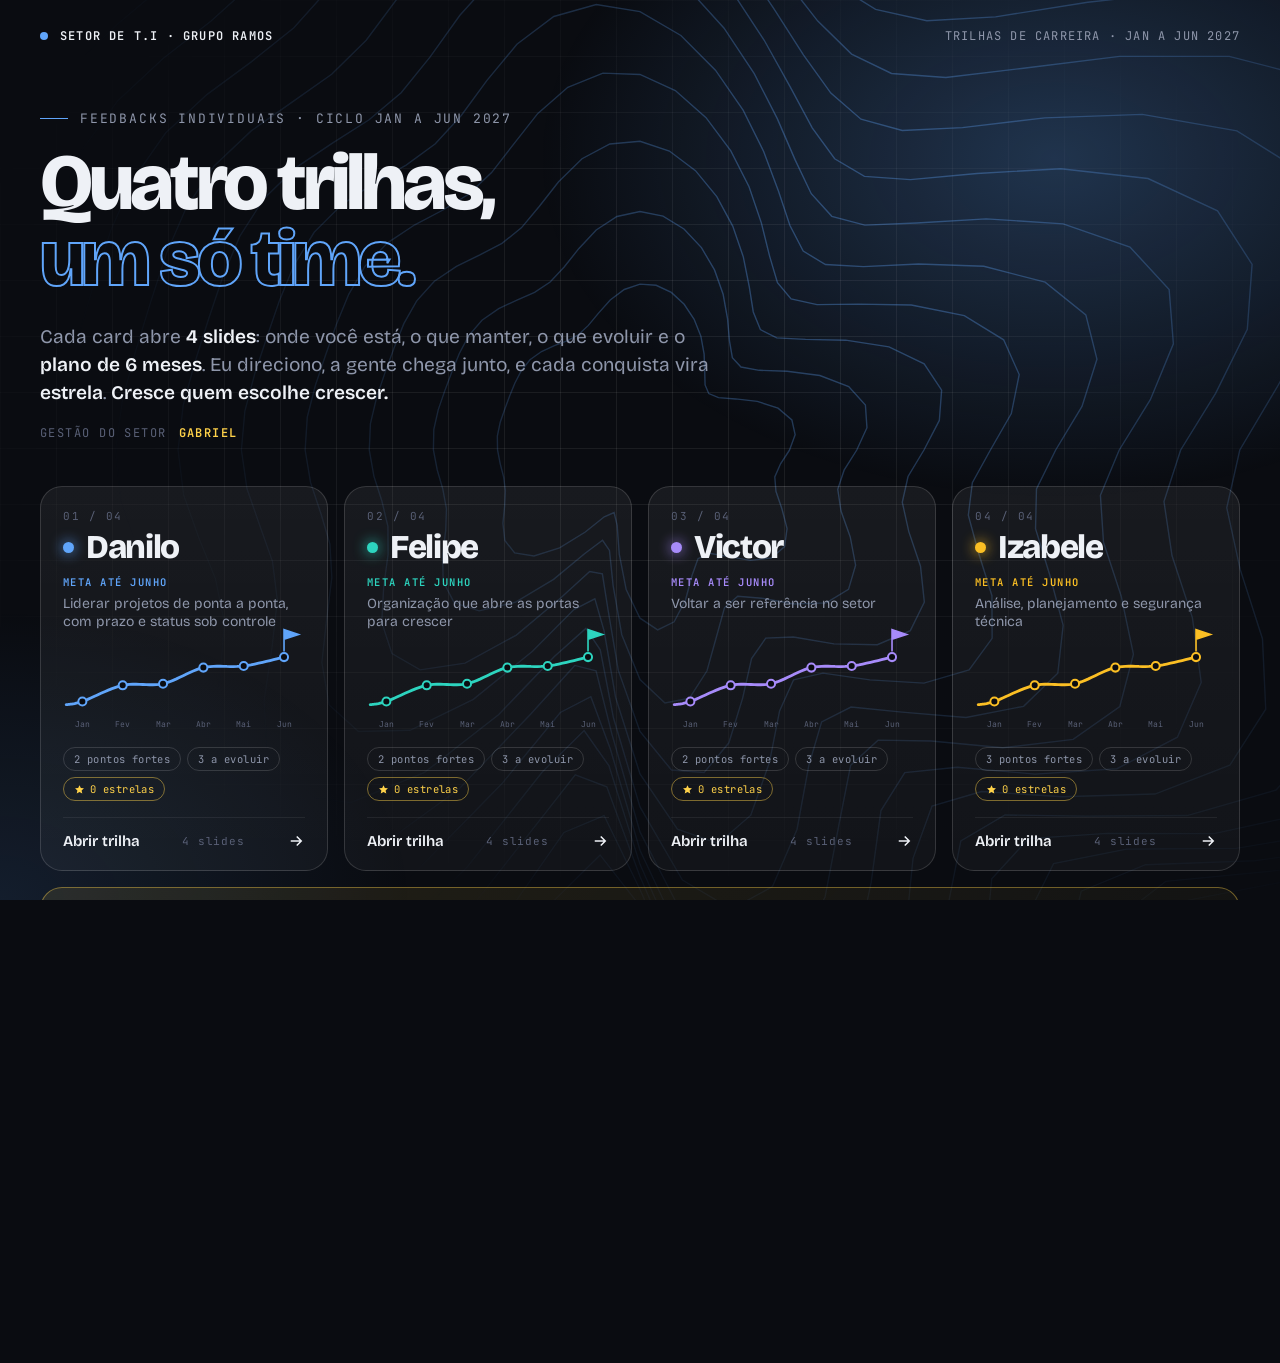
==== commit 8868580e: "feat: estrela de carreira e check-in diario para todos - Indice ganha secao explicando a estrela: se" ====
--- a/index.html
+++ b/index.html
@@ -8,7 +8,7 @@
 <link rel="preconnect" href="https://fonts.googleapis.com">
 <link rel="preconnect" href="https://fonts.gstatic.com" crossorigin>
 <link href="https://fonts.googleapis.com/css2?family=Bricolage+Grotesque:opsz,wght@12..96,400;12..96,600;12..96,800&family=JetBrains+Mono:wght@400;600&display=swap" rel="stylesheet">
-<link rel="stylesheet" href="base.css">
+<link rel="stylesheet" href="base.css?v=2">
 <style>
 html,body{overflow-x:hidden}
 body{min-height:100%}
@@ -63,12 +63,44 @@
 .on .months b::after{transform:none;transition:transform calc(.6s * var(--sp)) var(--ease) calc((var(--d,0ms) * var(--sp)) + calc(500ms * var(--sp)))}
 .months span{font-family:var(--mono);font-size:11px;letter-spacing:.06em;color:var(--muted)}
 .months em{display:block;font-style:normal;font-size:12px;color:var(--dim);margin-top:4px;line-height:1.25}
+.stats span.st{display:inline-flex;align-items:center;gap:5px;color:var(--gold);border-color:color-mix(in oklab,var(--gold) 45%,transparent)}
+.stats span.st svg{width:11px;height:11px;fill:var(--gold)}
+
+/* estrela de carreira */
+.estrela{display:grid;grid-template-columns:1.15fr 1fr 1fr;gap:16px;margin-top:16px;padding:24px;border-radius:22px;position:relative;overflow:hidden;
+  border:1px solid color-mix(in oklab,var(--gold) 40%,transparent);background:linear-gradient(135deg,color-mix(in oklab,var(--gold) 10%,transparent),color-mix(in oklab,var(--gold) 3%,transparent))}
+.estrela h3{display:flex;align-items:center;gap:8px;font-family:var(--mono);font-size:11px;font-weight:600;letter-spacing:.14em;text-transform:uppercase;color:var(--gold);margin-bottom:10px}
+.estrela h3 svg{width:14px;height:14px;fill:var(--gold)}
+.estrela h2{font-size:clamp(24px,2.2vw,34px);font-weight:800;letter-spacing:-.03em;line-height:1.05}
+.estrela p{margin-top:10px;font-size:clamp(14px,1.05vw,16px);line-height:1.45;color:var(--muted)}
+.estrela .col+.col{padding-left:16px;border-left:1px solid color-mix(in oklab,var(--gold) 22%,transparent)}
+.week{display:flex;align-items:center;gap:8px;margin-top:4px}
+.day{display:flex;flex-direction:column;align-items:center;gap:6px;font-family:var(--mono);font-size:10px;letter-spacing:.06em;color:var(--muted)}
+.day i{width:30px;height:30px;border-radius:50%;border:2px solid var(--line2);display:grid;place-items:center;transition:background .3s,border-color .3s}
+.day i svg{width:14px;height:14px;fill:none;stroke:#0a0c11;stroke-width:3;stroke-linecap:round;stroke-linejoin:round;opacity:0;transition:opacity .3s}
+.on .day i{background:var(--gold);border-color:var(--gold);transition:background calc(.35s * var(--sp)) var(--ease) calc((var(--d,0ms) * var(--sp)) + calc(250ms * var(--sp))),border-color calc(.35s * var(--sp)) var(--ease) calc((var(--d,0ms) * var(--sp)) + calc(250ms * var(--sp)))}
+.on .day i svg{opacity:1;transition:opacity calc(.3s * var(--sp)) calc((var(--d,0ms) * var(--sp)) + calc(350ms * var(--sp)))}
+.week .eq{font-family:var(--mono);font-size:16px;color:var(--gold);margin:0 2px 16px}
+.big{width:46px;height:46px;margin-bottom:16px;fill:var(--gold);transform:scale(0) rotate(-40deg);transition:transform .3s;filter:drop-shadow(0 0 12px color-mix(in oklab,var(--gold) 70%,transparent))}
+.on .big{transform:none;transition:transform calc(.8s * var(--sp)) cubic-bezier(.3,1.6,.5,1) calc((var(--d,0ms) * var(--sp)) + calc(250ms * var(--sp)))}
+.big svg{width:100%;height:100%;display:block;animation:glow 2.6s ease-in-out infinite alternate}
+@keyframes glow{to{filter:drop-shadow(0 0 4px var(--gold)) brightness(1.15)}}
+.semana{margin-top:2px!important;font-weight:600;color:var(--text)!important}
+.ways{list-style:none;display:grid;gap:9px}
+.ways li{display:grid;grid-template-columns:16px 1fr;gap:10px;align-items:start;font-size:clamp(13px,1vw,15px);line-height:1.35;color:var(--muted)}
+.ways li svg{width:15px;height:15px;fill:var(--gold);margin-top:2px}
+.ways li b{color:var(--text);font-weight:700}
 .foot{margin-top:28px;font-family:var(--mono);font-size:11px;letter-spacing:.12em;text-transform:uppercase;color:var(--dim)}
 
-@media (max-width:1180px){ .cards{grid-template-columns:repeat(2,minmax(0,1fr))} .walk{grid-template-columns:1fr 1fr} .walk .box:first-child{grid-column:1/-1} }
+@media (max-width:1180px){ .cards{grid-template-columns:repeat(2,minmax(0,1fr))} .walk{grid-template-columns:1fr 1fr} .walk .box:first-child{grid-column:1/-1}
+  .estrela{grid-template-columns:1fr 1fr} .estrela .col:first-child{grid-column:1/-1} .estrela .col:nth-child(2){padding-left:0;border-left:0} }
 @media (max-width:640px){
   .page{padding:92px 16px 40px}
-  .cards,.walk{grid-template-columns:1fr}
+  .cards,.walk,.estrela{grid-template-columns:1fr}
+  .estrela{padding:20px 18px}
+  .estrela .col+.col{padding-left:0;border-left:0;padding-top:16px;border-top:1px solid color-mix(in oklab,var(--gold) 22%,transparent)}
+  .day i{width:26px;height:26px}
+  .months{gap:3px} .months em{font-size:9px;overflow-wrap:anywhere}
   .top .where{display:none}
 }
 </style>
@@ -88,11 +120,13 @@
       <span class="line"><span style="--d:120ms">Quatro trilhas,</span></span>
       <span class="line"><span class="outline" style="--d:260ms">um só time.</span></span>
     </h1>
-    <p class="lead a" style="--d:420ms">Cada card abre <b>4 slides</b>: onde você está, o que manter, o que evoluir e o <b>plano de 6 meses</b>. Eu direciono, a gente chega junto. <b id="lema"></b></p>
+    <p class="lead a" style="--d:420ms">Cada card abre <b>4 slides</b>: onde você está, o que manter, o que evoluir e o <b>plano de 6 meses</b>. Eu direciono, a gente chega junto, e cada conquista vira <b>estrela</b>. <b id="lema"></b></p>
     <div class="sign a" style="--d:520ms"><span>Gestão do setor</span><b id="gestor"></b></div>
   </section>
 
   <section class="cards" id="cards" aria-label="Pessoas"></section>
+
+  <section class="estrela a" id="estrela" style="--d:900ms" aria-label="Estrela de carreira"></section>
 
   <section class="walk">
     <div class="box a" style="--d:900ms">
@@ -106,11 +140,11 @@
   <div class="foot a" style="--d:1200ms">Clique num card para abrir · No deck: setas para navegar, Esc volta para cá</div>
 </main>
 
-<script src="base.js"></script>
-<script src="dados.js"></script>
+<script src="base.js?v=2"></script>
+<script src="dados.js?v=2"></script>
 <script>
 (() => {
-  const D = window.FEEDBACKS, { esc, pad } = window.MD;
+  const D = window.FEEDBACKS, E = D.estrelas, { esc, pad } = window.MD;
   MD.topo(document.getElementById("topo"));
   document.getElementById("brandTxt").textContent = `${D.equipe} · ${D.empresa}`;
   document.getElementById("whereTxt").textContent = `Trilhas de carreira · ${D.ciclo}`;
@@ -141,10 +175,30 @@
       <span class="nm"><i></i>${esc(p.nome)}</span>
       <span class="meta"><b>Meta até junho</b>${esc(p.meta)}</span>
       ${mini(d)}
-      <span class="stats"><span>${p.manter.length} pontos fortes</span><span>${p.evoluir.length} a evoluir</span><span>6 meses</span></span>
+      <span class="stats"><span>${p.manter.length} pontos fortes</span><span>${p.evoluir.length} a evoluir</span><span class="st">${MD.STAR}${MD.estrelas(p, E).total} estrela${MD.estrelas(p, E).total === 1 ? "" : "s"}</span></span>
       <span class="cta">Abrir trilha <small>4 slides</small><svg viewBox="0 0 24 24" fill="none" stroke="currentColor" stroke-width="2"><path d="M5 12h14M13 6l6 6-6 6"/></svg></span>
     </a>`;
   }).join("");
+
+  // estrela de carreira: regra geral, check-in da semana e outras formas de ganhar
+  const dias = ["Seg", "Ter", "Qua", "Qui", "Sex"], OK = '<svg viewBox="0 0 24 24"><path d="M5 12.5l4.5 4.5L19 7.5"/></svg>';
+  document.getElementById("estrela").innerHTML = `
+    <div class="col">
+      <h3>${MD.STAR}${esc(E.titulo)} · vale para todos</h3>
+      <h2>${esc(E.chamada)}</h2>
+      <p>${esc(E.texto)}</p>
+    </div>
+    <div class="col">
+      <h3>Check-in diário</h3>
+      <div class="week">${dias.map((d, i) => `<span class="day" style="--d:${1100 + i * 220}ms"><i>${OK}</i>${d}</span>`).join("")}
+        <span class="eq">=</span><span class="big" style="--d:${1100 + 5 * 220 + 150}ms">${MD.STAR}</span></div>
+      <p class="semana">${esc(E.semana)}</p>
+      <p>${esc(E.checkin)}</p>
+    </div>
+    <div class="col">
+      <h3>Também vale estrela</h3>
+      <ul class="ways">${E.fontes.filter(f => f.id !== "checkin").map(f => `<li>${MD.STAR}<span><b>${esc(f.t)}.</b> ${esc(f.d)}</span></li>`).join("")}</ul>
+    </div>`;
 
   setTimeout(() => document.body.classList.add("on"), 60);
 })();
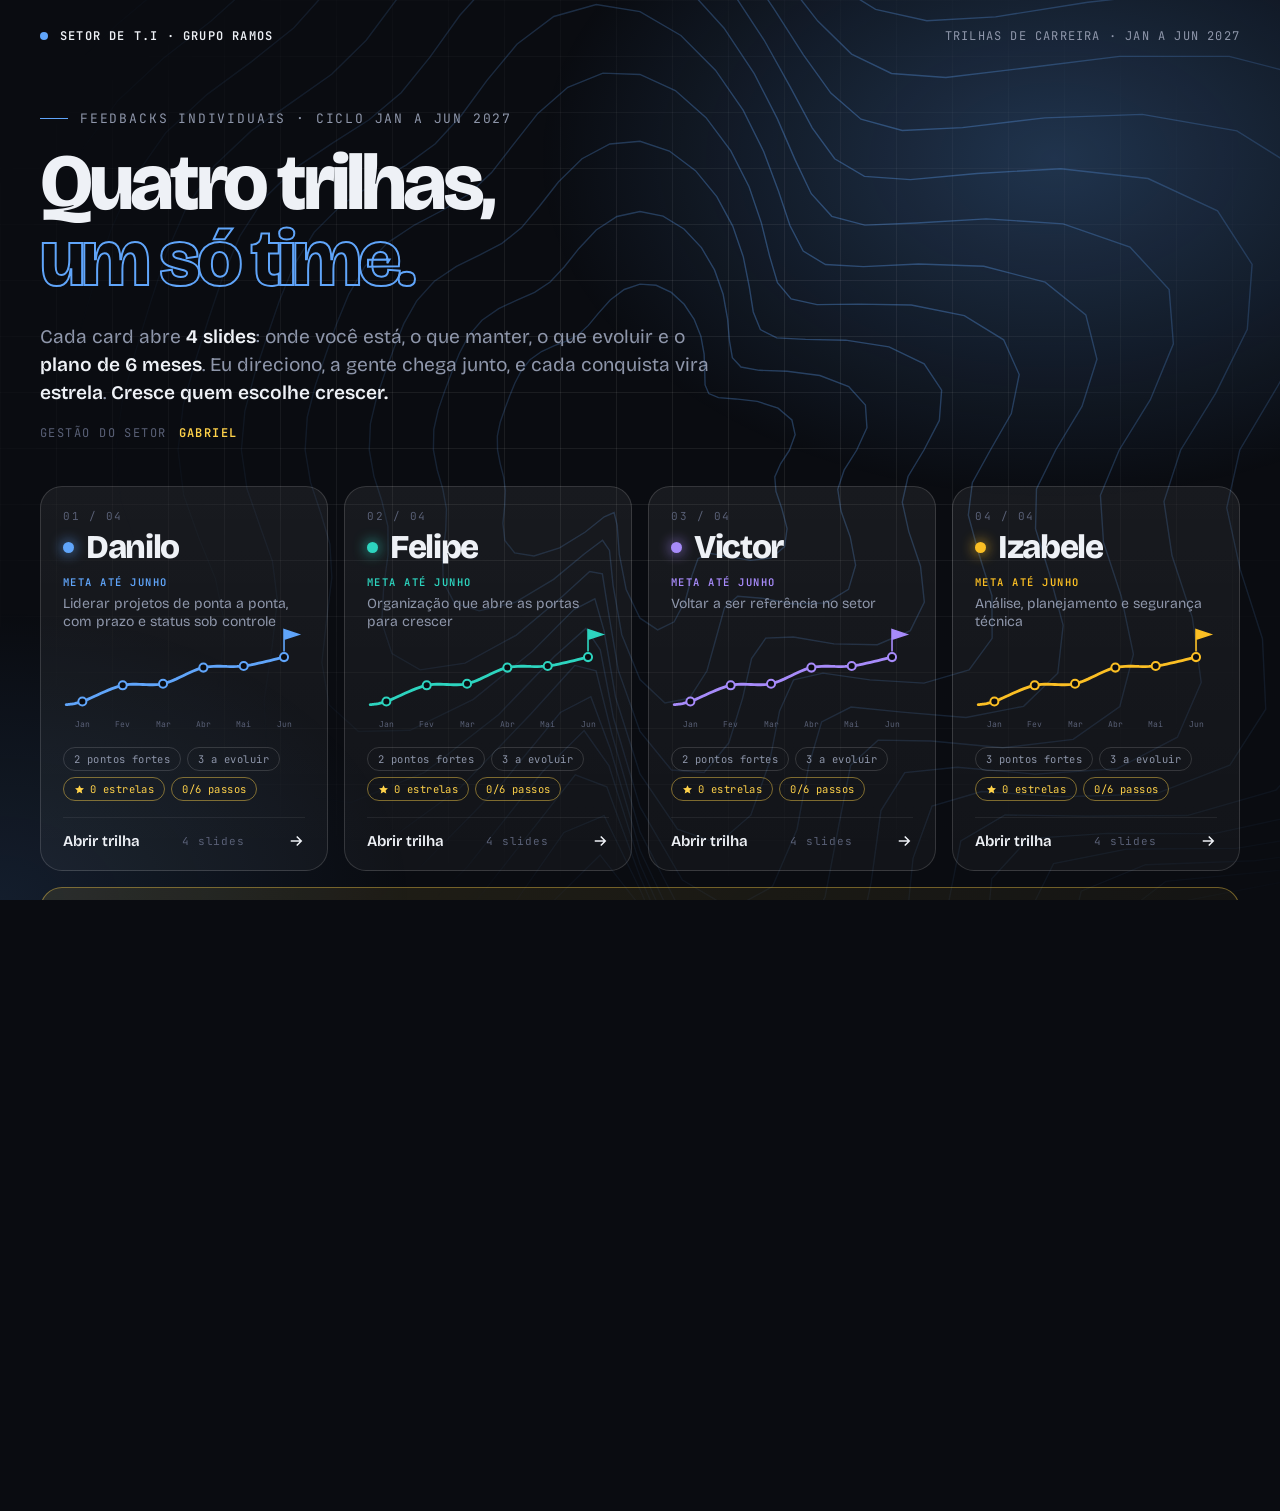
==== commit 18bf7e2c: "feat: estrela semanal fecha no mes e 4 estrelas avancam 1 passo do PDI - estrela "semana" por semana" ====
--- a/index.html
+++ b/index.html
@@ -8,7 +8,7 @@
 <link rel="preconnect" href="https://fonts.googleapis.com">
 <link rel="preconnect" href="https://fonts.gstatic.com" crossorigin>
 <link href="https://fonts.googleapis.com/css2?family=Bricolage+Grotesque:opsz,wght@12..96,400;12..96,600;12..96,800&family=JetBrains+Mono:wght@400;600&display=swap" rel="stylesheet">
-<link rel="stylesheet" href="base.css?v=2">
+<link rel="stylesheet" href="base.css?v=3">
 <style>
 html,body{overflow-x:hidden}
 body{min-height:100%}
@@ -90,6 +90,18 @@
 .ways li{display:grid;grid-template-columns:16px 1fr;gap:10px;align-items:start;font-size:clamp(13px,1vw,15px);line-height:1.35;color:var(--muted)}
 .ways li svg{width:15px;height:15px;fill:var(--gold);margin-top:2px}
 .ways li b{color:var(--text);font-weight:700}
+.crit{list-style:none;display:grid;gap:7px;margin-top:12px}
+.crit li{display:flex;align-items:center;gap:9px;font-size:clamp(13px,1vw,15px);line-height:1.3;color:var(--text)}
+.crit li svg{width:16px;height:16px;flex:none;padding:2px;border-radius:50%;background:var(--gold);fill:none;stroke:#0a0c11;stroke-width:3.4;stroke-linecap:round;stroke-linejoin:round}
+.month{display:flex;align-items:center;gap:5px;flex-wrap:wrap;margin-bottom:4px}
+.ms{width:28px;height:28px;fill:var(--gold);transform:scale(0) rotate(-40deg);transition:transform .3s;filter:drop-shadow(0 0 8px color-mix(in oklab,var(--gold) 60%,transparent))}
+.ms svg,.passo svg{width:100%;height:100%;display:block}
+.on .ms,.on .passo{transform:none;transition:transform calc(.7s * var(--sp)) cubic-bezier(.3,1.6,.5,1) calc((var(--d,0ms) * var(--sp)) + calc(250ms * var(--sp)))}
+.month .eq{margin:0 4px}
+.passo{display:inline-flex;flex-direction:column;padding:7px 13px;border-radius:12px;background:var(--gold);color:#0a0c11;font-weight:800;font-size:16px;letter-spacing:-.01em;line-height:1.05;transform:scale(0);transition:transform .3s;box-shadow:0 0 22px color-mix(in oklab,var(--gold) 45%,transparent)}
+.passo small{font-family:var(--mono);font-size:9.5px;font-weight:600;letter-spacing:.12em;text-transform:uppercase}
+.estrela h3.dq{margin:18px 0 10px}
+.estrela p.nota{font-size:12.5px;color:var(--dim)}
 .foot{margin-top:28px;font-family:var(--mono);font-size:11px;letter-spacing:.12em;text-transform:uppercase;color:var(--dim)}
 
 @media (max-width:1180px){ .cards{grid-template-columns:repeat(2,minmax(0,1fr))} .walk{grid-template-columns:1fr 1fr} .walk .box:first-child{grid-column:1/-1}
@@ -140,8 +152,8 @@
   <div class="foot a" style="--d:1200ms">Clique num card para abrir · No deck: setas para navegar, Esc volta para cá</div>
 </main>
 
-<script src="base.js?v=2"></script>
-<script src="dados.js?v=2"></script>
+<script src="base.js?v=3"></script>
+<script src="dados.js?v=3"></script>
 <script>
 (() => {
   const D = window.FEEDBACKS, E = D.estrelas, { esc, pad } = window.MD;
@@ -169,35 +181,42 @@
       <path class="fl" d="M${P[6][0]} ${P[6][1] - 7} V${P[6][1] - 34} L${P[6][0] + 18} ${P[6][1] - 28} L${P[6][0]} ${P[6][1] - 22}" style="stroke:var(--c);stroke-width:2"/></svg>`;
 
   document.getElementById("cards").innerHTML = D.pessoas.map((p, i) => {
-    const d = 560 + i * 120;
+    const d = 560 + i * 120, st = MD.estrelas(p, E, D.meses);
     return `<a class="card a" href="deck.html?p=${p.id}" style="--d:${d}ms;--c:${p.cor}" aria-label="Abrir os slides de ${esc(p.nome)}">
       <span class="num">${pad(i + 1)} / ${pad(D.pessoas.length)}</span>
       <span class="nm"><i></i>${esc(p.nome)}</span>
       <span class="meta"><b>Meta até junho</b>${esc(p.meta)}</span>
       ${mini(d)}
-      <span class="stats"><span>${p.manter.length} pontos fortes</span><span>${p.evoluir.length} a evoluir</span><span class="st">${MD.STAR}${MD.estrelas(p, E).total} estrela${MD.estrelas(p, E).total === 1 ? "" : "s"}</span></span>
+      <span class="stats"><span>${p.manter.length} pontos fortes</span><span>${p.evoluir.length} a evoluir</span><span class="st">${MD.STAR}${st.total} estrela${st.total === 1 ? "" : "s"}</span><span class="st">${st.passos}/${D.meses.length} passos</span></span>
       <span class="cta">Abrir trilha <small>4 slides</small><svg viewBox="0 0 24 24" fill="none" stroke="currentColor" stroke-width="2"><path d="M5 12h14M13 6l6 6-6 6"/></svg></span>
     </a>`;
   }).join("");
 
-  // estrela de carreira: regra geral, check-in da semana e outras formas de ganhar
+  // estrela de carreira: semana cumprida vira estrela, 4 no mês viram 1 passo do PDI
   const dias = ["Seg", "Ter", "Qua", "Qui", "Sex"], OK = '<svg viewBox="0 0 24 24"><path d="M5 12.5l4.5 4.5L19 7.5"/></svg>';
+  const t0 = 1100 + 5 * 220 + 150, t1 = t0 + 450;
   document.getElementById("estrela").innerHTML = `
     <div class="col">
       <h3>${MD.STAR}${esc(E.titulo)} · vale para todos</h3>
       <h2>${esc(E.chamada)}</h2>
       <p>${esc(E.texto)}</p>
-    </div>
-    <div class="col">
-      <h3>Check-in diário</h3>
-      <div class="week">${dias.map((d, i) => `<span class="day" style="--d:${1100 + i * 220}ms"><i>${OK}</i>${d}</span>`).join("")}
-        <span class="eq">=</span><span class="big" style="--d:${1100 + 5 * 220 + 150}ms">${MD.STAR}</span></div>
-      <p class="semana">${esc(E.semana)}</p>
       <p>${esc(E.checkin)}</p>
     </div>
     <div class="col">
-      <h3>Também vale estrela</h3>
-      <ul class="ways">${E.fontes.filter(f => f.id !== "checkin").map(f => `<li>${MD.STAR}<span><b>${esc(f.t)}.</b> ${esc(f.d)}</span></li>`).join("")}</ul>
+      <h3>Toda semana</h3>
+      <div class="week">${dias.map((d, i) => `<span class="day" style="--d:${1100 + i * 220}ms"><i>${OK}</i>${d}</span>`).join("")}
+        <span class="eq">=</span><span class="big" style="--d:${t0}ms">${MD.STAR}</span></div>
+      <p class="semana">${esc(E.semana)}</p>
+      <ul class="crit">${E.criterios.map(c => `<li>${OK}${esc(c)}</li>`).join("")}</ul>
+    </div>
+    <div class="col">
+      <h3>Fim do mês</h3>
+      <div class="month">${Array.from({ length: E.porPasso }, (_, i) => `<span class="ms" style="--d:${t1 + i * 200}ms">${MD.STAR}</span>`).join("")}
+        <span class="eq">=</span><span class="passo" style="--d:${t1 + E.porPasso * 200 + 150}ms">+1 passo<small>do PDI</small></span></div>
+      <p>${esc(E.mes)}</p>
+      <h3 class="dq">Estrela de destaque</h3>
+      <ul class="ways">${E.fontes.filter(f => !f.semanal).map(f => `<li>${MD.STAR}<span><b>${esc(f.t)}.</b> ${esc(f.d)}</span></li>`).join("")}</ul>
+      <p class="nota">${esc(E.destaque)}</p>
     </div>`;
 
   setTimeout(() => document.body.classList.add("on"), 60);
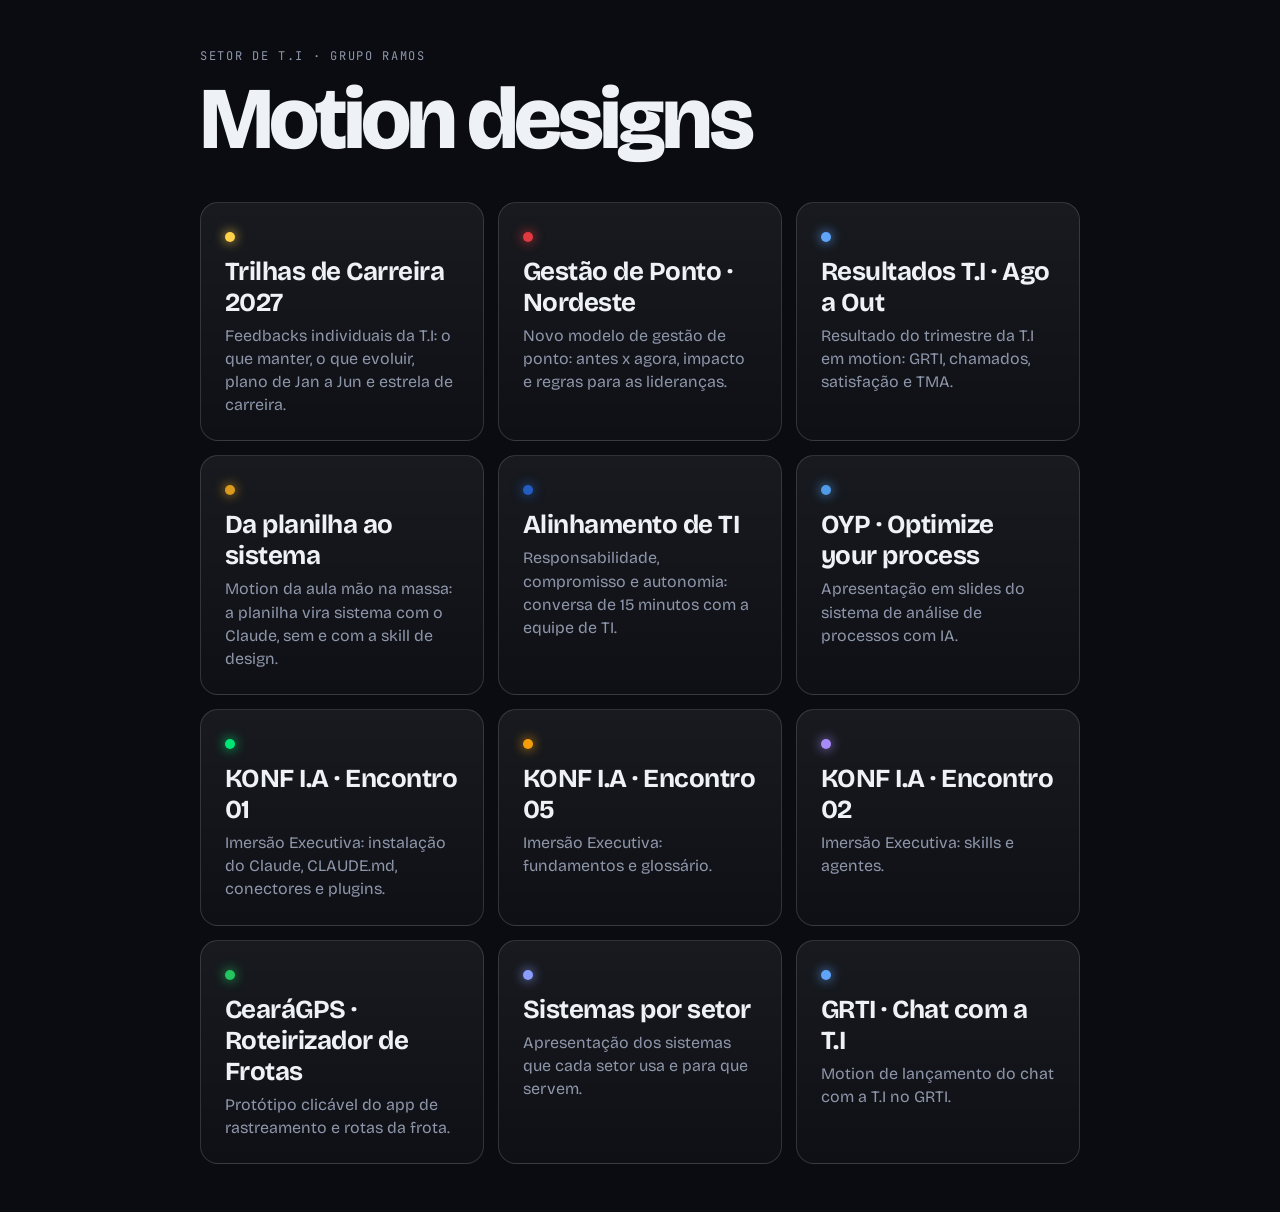
==== commit f08f42d7: "Pages: adiciona feedbacks-carreira ao site e ao índice Co-Authored-By: Claude Opus 5.5 <noreply@anth" ====
--- a/index.html
+++ b/index.html
@@ -3,224 +3,44 @@
 <head>
 <meta charset="utf-8">
 <meta name="viewport" content="width=device-width,initial-scale=1">
-<meta name="robots" content="noindex,nofollow">
-<title>Trilhas de Carreira 2027</title>
+<title>Motion Designs</title>
 <link rel="preconnect" href="https://fonts.googleapis.com">
-<link rel="preconnect" href="https://fonts.gstatic.com" crossorigin>
-<link href="https://fonts.googleapis.com/css2?family=Bricolage+Grotesque:opsz,wght@12..96,400;12..96,600;12..96,800&family=JetBrains+Mono:wght@400;600&display=swap" rel="stylesheet">
-<link rel="stylesheet" href="base.css?v=3">
+<link href="https://fonts.googleapis.com/css2?family=Bricolage+Grotesque:opsz,wght@12..96,400;12..96,800&family=JetBrains+Mono:wght@400&display=swap" rel="stylesheet">
 <style>
-html,body{overflow-x:hidden}
-body{min-height:100%}
-.page{position:relative;z-index:1;width:min(1360px,100%);margin:0 auto;padding:110px 40px 56px}
-.hero h1{font-size:clamp(48px,6.2vw,104px);font-weight:800;line-height:.9;letter-spacing:-.05em;margin:20px 0 24px}
-.hero .lead{font-size:clamp(17px,1.5vw,23px);color:var(--muted);line-height:1.45;max-width:58ch}
-.hero .lead b{color:var(--text);font-weight:600}
-.sign{display:flex;align-items:center;gap:12px;margin-top:18px;font-family:var(--mono);font-size:12px;letter-spacing:.12em;text-transform:uppercase;color:var(--dim)}
-.sign b{color:var(--gold);font-weight:600}
-
-/* cards das pessoas */
-.cards{display:grid;grid-template-columns:repeat(4,minmax(0,1fr));gap:16px;margin-top:clamp(28px,5vh,52px)}
-.card{--c:#60a5fa;position:relative;display:flex;flex-direction:column;padding:22px 22px 20px;border-radius:22px;text-decoration:none;color:inherit;overflow:hidden;
-  border:1px solid var(--line2);background:linear-gradient(180deg,var(--panel2),var(--panel));
-  transition:border-color .3s,transform .4s var(--ease),box-shadow .4s}
-.card::before{content:"";position:absolute;inset:0;pointer-events:none;opacity:0;transition:opacity .4s;
-  background:radial-gradient(80% 60% at 70% 0%,color-mix(in oklab,var(--c) 22%,transparent),transparent 70%)}
-.card:hover,.card:focus-visible{border-color:var(--c);transform:translateY(-4px);box-shadow:0 24px 60px -30px color-mix(in oklab,var(--c) 70%,transparent);outline:none}
-.card:hover::before,.card:focus-visible::before{opacity:1}
-.card .num{font-family:var(--mono);font-size:11px;letter-spacing:.14em;color:var(--dim)}
-.card .nm{display:flex;align-items:center;gap:12px;margin-top:8px;font-size:clamp(30px,2.6vw,42px);font-weight:800;letter-spacing:-.04em;line-height:1}
-.card .nm i{width:11px;height:11px;border-radius:50%;background:var(--c);box-shadow:0 0 14px var(--c);flex:none}
-.card .meta{margin-top:12px;min-height:3.9em;font-size:clamp(14px,1.05vw,16px);line-height:1.3;color:var(--muted)}
-.card .meta b{display:block;font-family:var(--mono);font-size:10.5px;font-weight:600;letter-spacing:.14em;text-transform:uppercase;color:var(--c);margin-bottom:5px}
-.mini{display:block;width:100%;height:auto;margin:14px 0 6px;overflow:visible}
-.mini .base{fill:none;stroke:var(--line2);stroke-width:2;stroke-dasharray:2 7;stroke-linecap:round}
-.mini .pg{fill:none;stroke:var(--c);stroke-width:3.5;stroke-linecap:round;stroke-dasharray:1;stroke-dashoffset:1;transition:stroke-dashoffset .3s}
-.on .mini .pg{stroke-dashoffset:0;transition:stroke-dashoffset calc(1.6s * var(--sp)) var(--ease) calc((var(--d,0ms) * var(--sp)) + calc(500ms * var(--sp)))}
-.card:hover .mini .pg{filter:drop-shadow(0 0 6px var(--c))}
-.mini .dt{fill:var(--bg);stroke:var(--c);stroke-width:2.5;transform-box:fill-box;transform-origin:center;transform:scale(0);transition:transform .3s}
-.on .mini .dt{transform:none;transition:transform calc(.6s * var(--sp)) cubic-bezier(.3,1.6,.5,1) calc((var(--d,0ms) * var(--sp)) + calc(500ms * var(--sp)))}
-.mini text{font-family:var(--mono);font-size:10px;fill:var(--dim);text-anchor:middle}
-.mini .fl{fill:var(--c)}
-.stats{display:flex;flex-wrap:wrap;gap:6px;margin-top:auto;padding-top:12px}
-.stats span{padding:4px 10px;border-radius:999px;border:1px solid var(--line2);font-family:var(--mono);font-size:10.5px;letter-spacing:.04em;color:var(--muted)}
-.cta{display:flex;align-items:center;justify-content:space-between;margin-top:16px;padding-top:14px;border-top:1px solid var(--line);font-size:15px;font-weight:600}
-.cta svg{width:18px;height:18px;transition:transform .3s var(--ease)}
-.card:hover .cta svg{transform:translateX(5px)}
-.cta small{font-family:var(--mono);font-size:11px;font-weight:400;letter-spacing:.08em;color:var(--dim)}
-
-/* como vamos caminhar */
-.walk{display:grid;grid-template-columns:1.2fr 1fr 1fr;gap:16px;margin-top:16px}
-.box{padding:20px 22px;border-radius:20px;border:1px solid var(--line2);background:linear-gradient(180deg,var(--panel2),var(--panel))}
-.box h3{font-family:var(--mono);font-size:11px;font-weight:600;letter-spacing:.14em;text-transform:uppercase;color:var(--muted);margin-bottom:10px}
-.box p{font-size:clamp(14px,1.1vw,17px);line-height:1.45;color:var(--text)}
-.box.gold{border-color:color-mix(in oklab,var(--gold) 40%,transparent);background:color-mix(in oklab,var(--gold) 6%,transparent)}
-.box.gold h3{color:var(--gold)}
-.months{display:grid;grid-template-columns:repeat(6,1fr);gap:6px;margin-top:4px}
-.months div{text-align:center}
-.months b{display:block;height:6px;border-radius:3px;background:var(--line2);margin-bottom:8px;position:relative;overflow:hidden}
-.months b::after{content:"";position:absolute;inset:0;background:linear-gradient(90deg,#60a5fa,#2dd4bf,#a78bfa,#fbbf24);background-size:600% 100%;transform:scaleX(0);transform-origin:left;transition:transform .3s}
-.on .months b::after{transform:none;transition:transform calc(.6s * var(--sp)) var(--ease) calc((var(--d,0ms) * var(--sp)) + calc(500ms * var(--sp)))}
-.months span{font-family:var(--mono);font-size:11px;letter-spacing:.06em;color:var(--muted)}
-.months em{display:block;font-style:normal;font-size:12px;color:var(--dim);margin-top:4px;line-height:1.25}
-.stats span.st{display:inline-flex;align-items:center;gap:5px;color:var(--gold);border-color:color-mix(in oklab,var(--gold) 45%,transparent)}
-.stats span.st svg{width:11px;height:11px;fill:var(--gold)}
-
-/* estrela de carreira */
-.estrela{display:grid;grid-template-columns:1.15fr 1fr 1fr;gap:16px;margin-top:16px;padding:24px;border-radius:22px;position:relative;overflow:hidden;
-  border:1px solid color-mix(in oklab,var(--gold) 40%,transparent);background:linear-gradient(135deg,color-mix(in oklab,var(--gold) 10%,transparent),color-mix(in oklab,var(--gold) 3%,transparent))}
-.estrela h3{display:flex;align-items:center;gap:8px;font-family:var(--mono);font-size:11px;font-weight:600;letter-spacing:.14em;text-transform:uppercase;color:var(--gold);margin-bottom:10px}
-.estrela h3 svg{width:14px;height:14px;fill:var(--gold)}
-.estrela h2{font-size:clamp(24px,2.2vw,34px);font-weight:800;letter-spacing:-.03em;line-height:1.05}
-.estrela p{margin-top:10px;font-size:clamp(14px,1.05vw,16px);line-height:1.45;color:var(--muted)}
-.estrela .col+.col{padding-left:16px;border-left:1px solid color-mix(in oklab,var(--gold) 22%,transparent)}
-.week{display:flex;align-items:center;gap:8px;margin-top:4px}
-.day{display:flex;flex-direction:column;align-items:center;gap:6px;font-family:var(--mono);font-size:10px;letter-spacing:.06em;color:var(--muted)}
-.day i{width:30px;height:30px;border-radius:50%;border:2px solid var(--line2);display:grid;place-items:center;transition:background .3s,border-color .3s}
-.day i svg{width:14px;height:14px;fill:none;stroke:#0a0c11;stroke-width:3;stroke-linecap:round;stroke-linejoin:round;opacity:0;transition:opacity .3s}
-.on .day i{background:var(--gold);border-color:var(--gold);transition:background calc(.35s * var(--sp)) var(--ease) calc((var(--d,0ms) * var(--sp)) + calc(250ms * var(--sp))),border-color calc(.35s * var(--sp)) var(--ease) calc((var(--d,0ms) * var(--sp)) + calc(250ms * var(--sp)))}
-.on .day i svg{opacity:1;transition:opacity calc(.3s * var(--sp)) calc((var(--d,0ms) * var(--sp)) + calc(350ms * var(--sp)))}
-.week .eq{font-family:var(--mono);font-size:16px;color:var(--gold);margin:0 2px 16px}
-.big{width:46px;height:46px;margin-bottom:16px;fill:var(--gold);transform:scale(0) rotate(-40deg);transition:transform .3s;filter:drop-shadow(0 0 12px color-mix(in oklab,var(--gold) 70%,transparent))}
-.on .big{transform:none;transition:transform calc(.8s * var(--sp)) cubic-bezier(.3,1.6,.5,1) calc((var(--d,0ms) * var(--sp)) + calc(250ms * var(--sp)))}
-.big svg{width:100%;height:100%;display:block;animation:glow 2.6s ease-in-out infinite alternate}
-@keyframes glow{to{filter:drop-shadow(0 0 4px var(--gold)) brightness(1.15)}}
-.semana{margin-top:2px!important;font-weight:600;color:var(--text)!important}
-.ways{list-style:none;display:grid;gap:9px}
-.ways li{display:grid;grid-template-columns:16px 1fr;gap:10px;align-items:start;font-size:clamp(13px,1vw,15px);line-height:1.35;color:var(--muted)}
-.ways li svg{width:15px;height:15px;fill:var(--gold);margin-top:2px}
-.ways li b{color:var(--text);font-weight:700}
-.crit{list-style:none;display:grid;gap:7px;margin-top:12px}
-.crit li{display:flex;align-items:center;gap:9px;font-size:clamp(13px,1vw,15px);line-height:1.3;color:var(--text)}
-.crit li svg{width:16px;height:16px;flex:none;padding:2px;border-radius:50%;background:var(--gold);fill:none;stroke:#0a0c11;stroke-width:3.4;stroke-linecap:round;stroke-linejoin:round}
-.month{display:flex;align-items:center;gap:5px;flex-wrap:wrap;margin-bottom:4px}
-.ms{width:28px;height:28px;fill:var(--gold);transform:scale(0) rotate(-40deg);transition:transform .3s;filter:drop-shadow(0 0 8px color-mix(in oklab,var(--gold) 60%,transparent))}
-.ms svg,.passo svg{width:100%;height:100%;display:block}
-.on .ms,.on .passo{transform:none;transition:transform calc(.7s * var(--sp)) cubic-bezier(.3,1.6,.5,1) calc((var(--d,0ms) * var(--sp)) + calc(250ms * var(--sp)))}
-.month .eq{margin:0 4px}
-.passo{display:inline-flex;flex-direction:column;padding:7px 13px;border-radius:12px;background:var(--gold);color:#0a0c11;font-weight:800;font-size:16px;letter-spacing:-.01em;line-height:1.05;transform:scale(0);transition:transform .3s;box-shadow:0 0 22px color-mix(in oklab,var(--gold) 45%,transparent)}
-.passo small{font-family:var(--mono);font-size:9.5px;font-weight:600;letter-spacing:.12em;text-transform:uppercase}
-.estrela h3.dq{margin:18px 0 10px}
-.estrela p.nota{font-size:12.5px;color:var(--dim)}
-.foot{margin-top:28px;font-family:var(--mono);font-size:11px;letter-spacing:.12em;text-transform:uppercase;color:var(--dim)}
-
-@media (max-width:1180px){ .cards{grid-template-columns:repeat(2,minmax(0,1fr))} .walk{grid-template-columns:1fr 1fr} .walk .box:first-child{grid-column:1/-1}
-  .estrela{grid-template-columns:1fr 1fr} .estrela .col:first-child{grid-column:1/-1} .estrela .col:nth-child(2){padding-left:0;border-left:0} }
-@media (max-width:640px){
-  .page{padding:92px 16px 40px}
-  .cards,.walk,.estrela{grid-template-columns:1fr}
-  .estrela{padding:20px 18px}
-  .estrela .col+.col{padding-left:0;border-left:0;padding-top:16px;border-top:1px solid color-mix(in oklab,var(--gold) 22%,transparent)}
-  .day i{width:26px;height:26px}
-  .months{gap:3px} .months em{font-size:9px;overflow-wrap:anywhere}
-  .top .where{display:none}
-}
+  :root{--bg:#0a0c11;--text:#eef1f6;--muted:#8e96aa;--line:rgba(255,255,255,.14)}
+  *{box-sizing:border-box;margin:0;padding:0}
+  body{min-height:100vh;background:var(--bg);color:var(--text);font-family:"Bricolage Grotesque",system-ui,sans-serif;
+    display:grid;place-items:center;padding:48px 16px}
+  main{width:min(880px,100%)}
+  .k{font-family:"JetBrains Mono",monospace;font-size:12px;letter-spacing:.14em;text-transform:uppercase;color:var(--muted)}
+  h1{font-size:clamp(44px,8vw,88px);font-weight:800;letter-spacing:-.045em;line-height:.95;margin:14px 0 40px}
+  .grid{display:grid;grid-template-columns:repeat(auto-fit,minmax(260px,1fr));gap:14px}
+  a{--c:#8b9dff;display:block;padding:24px;border-radius:18px;border:1px solid var(--line);color:inherit;text-decoration:none;
+    background:linear-gradient(180deg,rgba(255,255,255,.06),rgba(255,255,255,.02));transition:border-color .2s,transform .2s}
+  a:hover{border-color:var(--c);transform:translateY(-2px)}
+  a b{display:block;font-size:26px;letter-spacing:-.02em;margin:10px 0 6px}
+  a span{color:var(--muted);line-height:1.45}
+  a i{display:inline-block;width:10px;height:10px;border-radius:50%;background:var(--c);box-shadow:0 0 12px var(--c)}
 </style>
 </head>
 <body>
-<div class="bg"><div class="glow"></div><div class="grid"></div><svg class="topo" id="topo" viewBox="-500 -500 1000 1000" aria-hidden="true"></svg></div>
-
-<header class="top">
-  <div class="brand"><span class="pulse-dot"></span><b id="brandTxt"></b></div>
-  <div class="where" id="whereTxt"></div>
-</header>
-
-<main class="page">
-  <section class="hero">
-    <div class="kicker a" style="--d:0ms"><i></i><span id="kick"></span></div>
-    <h1>
-      <span class="line"><span style="--d:120ms">Quatro trilhas,</span></span>
-      <span class="line"><span class="outline" style="--d:260ms">um só time.</span></span>
-    </h1>
-    <p class="lead a" style="--d:420ms">Cada card abre <b>4 slides</b>: onde você está, o que manter, o que evoluir e o <b>plano de 6 meses</b>. Eu direciono, a gente chega junto, e cada conquista vira <b>estrela</b>. <b id="lema"></b></p>
-    <div class="sign a" style="--d:520ms"><span>Gestão do setor</span><b id="gestor"></b></div>
-  </section>
-
-  <section class="cards" id="cards" aria-label="Pessoas"></section>
-
-  <section class="estrela a" id="estrela" style="--d:900ms" aria-label="Estrela de carreira"></section>
-
-  <section class="walk">
-    <div class="box a" style="--d:900ms">
-      <h3>O semestre</h3>
-      <div class="months" id="months"></div>
-    </div>
-    <div class="box a" style="--d:1000ms"><h3>Seu compromisso</h3><p id="cVoce"></p></div>
-    <div class="box gold a" style="--d:1100ms"><h3>Meu compromisso como gestor</h3><p id="cGestor"></p></div>
-  </section>
-
-  <div class="foot a" style="--d:1200ms">Clique num card para abrir · No deck: setas para navegar, Esc volta para cá</div>
+<main>
+  <div class="k">Setor de T.I · Grupo Ramos</div>
+  <h1>Motion designs</h1>
+  <div class="grid">
+    <a href="feedbacks-carreira/" style="--c:#ffd24a"><i></i><b>Trilhas de Carreira 2027</b><span>Feedbacks individuais da T.I: o que manter, o que evoluir, plano de Jan a Jun e estrela de carreira.</span></a>
+    <a href="gestao-ponto/" style="--c:#e0393f"><i></i><b>Gestão de Ponto · Nordeste</b><span>Novo modelo de gestão de ponto: antes x agora, impacto e regras para as lideranças.</span></a>
+    <a href="resultados-ti/" style="--c:#60a5fa"><i></i><b>Resultados T.I · Ago a Out</b><span>Resultado do trimestre da T.I em motion: GRTI, chamados, satisfação e TMA.</span></a>
+    <a href="aula-planilha-sistema/" style="--c:#d99a1e"><i></i><b>Da planilha ao sistema</b><span>Motion da aula mão na massa: a planilha vira sistema com o Claude, sem e com a skill de design.</span></a>
+    <a href="alinhamento-ti/" style="--c:#245dc1"><i></i><b>Alinhamento de TI</b><span>Responsabilidade, compromisso e autonomia: conversa de 15 minutos com a equipe de TI.</span></a>
+    <a href="oyp-apresentacao/" style="--c:#4f9be8"><i></i><b>OYP · Optimize your process</b><span>Apresentação em slides do sistema de análise de processos com IA.</span></a>
+    <a href="konfia-encontro-01/" style="--c:#00e676"><i></i><b>KONF I.A · Encontro 01</b><span>Imersão Executiva: instalação do Claude, CLAUDE.md, conectores e plugins.</span></a>
+    <a href="konfia-encontro-05/" style="--c:#f59e0b"><i></i><b>KONF I.A · Encontro 05</b><span>Imersão Executiva: fundamentos e glossário.</span></a>
+    <a href="konfia-encontro-02/" style="--c:#a78bfa"><i></i><b>KONF I.A · Encontro 02</b><span>Imersão Executiva: skills e agentes.</span></a>
+    <a href="roteirizador-frotas/" style="--c:#22c55e"><i></i><b>CearáGPS · Roteirizador de Frotas</b><span>Protótipo clicável do app de rastreamento e rotas da frota.</span></a>
+    <a href="treinamento-sistemas/" style="--c:#8b9dff"><i></i><b>Sistemas por setor</b><span>Apresentação dos sistemas que cada setor usa e para que servem.</span></a>
+    <a href="grti-motion/" style="--c:#60a5fa"><i></i><b>GRTI · Chat com a T.I</b><span>Motion de lançamento do chat com a T.I no GRTI.</span></a>
+  </div>
 </main>
-
-<script src="base.js?v=3"></script>
-<script src="dados.js?v=3"></script>
-<script>
-(() => {
-  const D = window.FEEDBACKS, E = D.estrelas, { esc, pad } = window.MD;
-  MD.topo(document.getElementById("topo"));
-  document.getElementById("brandTxt").textContent = `${D.equipe} · ${D.empresa}`;
-  document.getElementById("whereTxt").textContent = `Trilhas de carreira · ${D.ciclo}`;
-  document.getElementById("kick").textContent = `Feedbacks individuais · ciclo ${D.ciclo}`;
-  document.getElementById("lema").textContent = D.lema;
-  document.getElementById("gestor").textContent = D.gestor;
-  document.getElementById("cVoce").textContent = D.compromisso.voce;
-  document.getElementById("cGestor").textContent = D.compromisso.gestor;
-
-  // linha do semestre: foco geral de cada mês
-  const focos = ["Começar", "Criar ritmo", "Checkpoint", "Aprofundar", "Multiplicar", "Balanço"];
-  document.getElementById("months").innerHTML = D.meses.map((m, i) =>
-    `<div style="--d:${1000 + i * 120}ms"><b style="--d:${1000 + i * 120}ms"></b><span>${m}</span><em>${focos[i]}</em></div>`).join("");
-
-  // mini trilha de cada card: 6 meses subindo até a meta
-  const W = 300, H = 96;
-  const P = [[4, H - 22]].concat(D.meses.map((m, i) => [24 + i * 50, H - 30 - i * 11 + (i % 2 && i < 5 ? -5 : 4)]));
-  const c = MD.curve(P, 12);
-  const mini = (d) => `<svg class="mini" viewBox="0 0 ${W} ${H + 8}" aria-hidden="true">
-      <path class="base" d="${c.d}"/><path class="pg" pathLength="1" d="${c.d}" style="--d:${d}ms"/>
-      ${P.slice(1).map((q, i) => `<circle class="dt" cx="${q[0]}" cy="${q[1]}" r="5" style="--d:${d + 200 + i * 170}ms"/><text x="${q[0]}" y="${H + 6}">${D.meses[i]}</text>`).join("")}
-      <path class="fl" d="M${P[6][0]} ${P[6][1] - 7} V${P[6][1] - 34} L${P[6][0] + 18} ${P[6][1] - 28} L${P[6][0]} ${P[6][1] - 22}" style="stroke:var(--c);stroke-width:2"/></svg>`;
-
-  document.getElementById("cards").innerHTML = D.pessoas.map((p, i) => {
-    const d = 560 + i * 120, st = MD.estrelas(p, E, D.meses);
-    return `<a class="card a" href="deck.html?p=${p.id}" style="--d:${d}ms;--c:${p.cor}" aria-label="Abrir os slides de ${esc(p.nome)}">
-      <span class="num">${pad(i + 1)} / ${pad(D.pessoas.length)}</span>
-      <span class="nm"><i></i>${esc(p.nome)}</span>
-      <span class="meta"><b>Meta até junho</b>${esc(p.meta)}</span>
-      ${mini(d)}
-      <span class="stats"><span>${p.manter.length} pontos fortes</span><span>${p.evoluir.length} a evoluir</span><span class="st">${MD.STAR}${st.total} estrela${st.total === 1 ? "" : "s"}</span><span class="st">${st.passos}/${D.meses.length} passos</span></span>
-      <span class="cta">Abrir trilha <small>4 slides</small><svg viewBox="0 0 24 24" fill="none" stroke="currentColor" stroke-width="2"><path d="M5 12h14M13 6l6 6-6 6"/></svg></span>
-    </a>`;
-  }).join("");
-
-  // estrela de carreira: semana cumprida vira estrela, 4 no mês viram 1 passo do PDI
-  const dias = ["Seg", "Ter", "Qua", "Qui", "Sex"], OK = '<svg viewBox="0 0 24 24"><path d="M5 12.5l4.5 4.5L19 7.5"/></svg>';
-  const t0 = 1100 + 5 * 220 + 150, t1 = t0 + 450;
-  document.getElementById("estrela").innerHTML = `
-    <div class="col">
-      <h3>${MD.STAR}${esc(E.titulo)} · vale para todos</h3>
-      <h2>${esc(E.chamada)}</h2>
-      <p>${esc(E.texto)}</p>
-      <p>${esc(E.checkin)}</p>
-    </div>
-    <div class="col">
-      <h3>Toda semana</h3>
-      <div class="week">${dias.map((d, i) => `<span class="day" style="--d:${1100 + i * 220}ms"><i>${OK}</i>${d}</span>`).join("")}
-        <span class="eq">=</span><span class="big" style="--d:${t0}ms">${MD.STAR}</span></div>
-      <p class="semana">${esc(E.semana)}</p>
-      <ul class="crit">${E.criterios.map(c => `<li>${OK}${esc(c)}</li>`).join("")}</ul>
-    </div>
-    <div class="col">
-      <h3>Fim do mês</h3>
-      <div class="month">${Array.from({ length: E.porPasso }, (_, i) => `<span class="ms" style="--d:${t1 + i * 200}ms">${MD.STAR}</span>`).join("")}
-        <span class="eq">=</span><span class="passo" style="--d:${t1 + E.porPasso * 200 + 150}ms">+1 passo<small>do PDI</small></span></div>
-      <p>${esc(E.mes)}</p>
-      <h3 class="dq">Estrela de destaque</h3>
-      <ul class="ways">${E.fontes.filter(f => !f.semanal).map(f => `<li>${MD.STAR}<span><b>${esc(f.t)}.</b> ${esc(f.d)}</span></li>`).join("")}</ul>
-      <p class="nota">${esc(E.destaque)}</p>
-    </div>`;
-
-  setTimeout(() => document.body.classList.add("on"), 60);
-})();
-</script>
 </body>
 </html>
